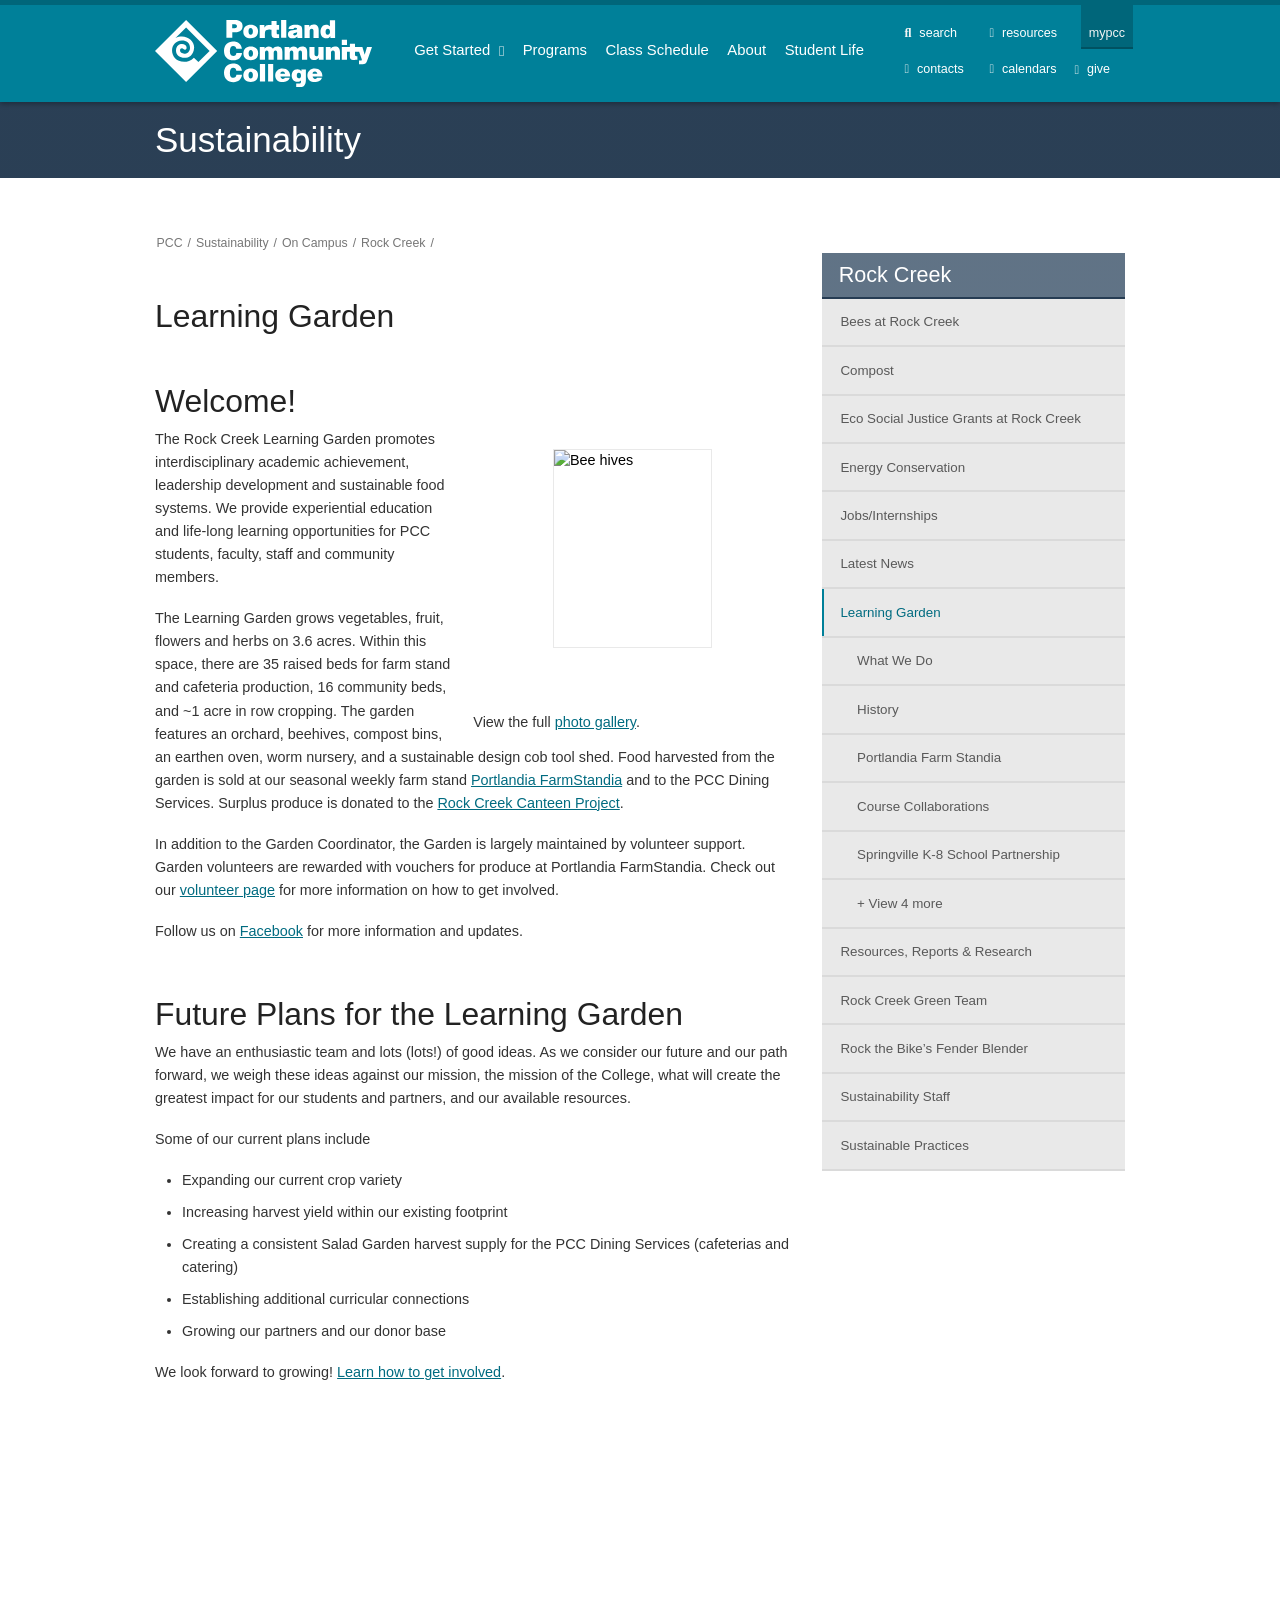
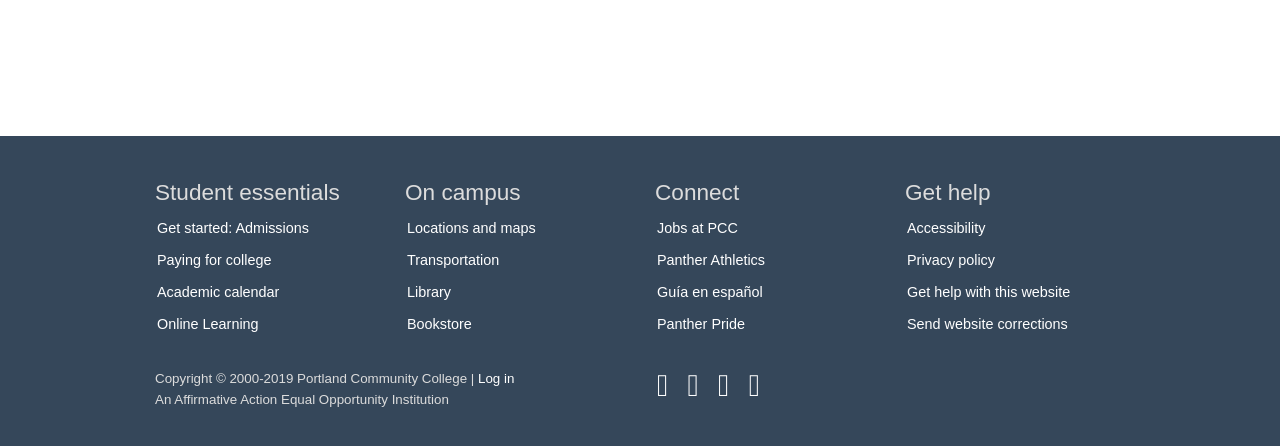
==== index.html @ 465cef47 "first commit" ====
<!doctype html>
<html class="no-js" lang="en">
	<head>
		<meta http-equiv="X-UA-Compatible" content="IE=Edge" />
        <meta charset="utf-8" />
		<meta name="viewport" content="width=device-width, initial-scale=1.0" />
		<meta name="author" content="webteam@pcc.edu" />
		 
        <title>Learning Garden | Sustainability at PCC</title>
        <script>/* Google Tag Manager */(function(w,d,s,l,i){w[l]=w[l]||[];w[l].push({'gtm.start':new Date().getTime(),event:'gtm.js'});var f=d.getElementsByTagName(s)[0],j=d.createElement(s),dl=l!='dataLayer'?'&l='+l:'';j.async=true;j.src='https://www.googletagmanager.com/gtm.js?id='+i+dl;f.parentNode.insertBefore(j,f);})(window,document,'script','dataLayer','GTM-TVQCHWR');</script>
        <script src="/_source-v6/vendor/foundation-5.4.0/js/vendor/modernizr.js"></script>
        <link rel="stylesheet" href="foundation.min.css">
        <link rel="stylesheet" href="style.min.css">
        <link rel="stylesheet" href="print.min.css" media="print">
        <link rel="stylesheet" href="fontawesome-all.min.css">
        <link rel="icon" href="favicon.ico" type="image/x-icon">
        <link rel="shortcut icon" href="favicon.ico">

        				
        <link rel='dns-prefetch' href='//s.w.org' />
<link rel='stylesheet' id='wp-block-library-css'  href='https://www.pcc.edu/sustainability/wp-includes/css/dist/block-library/style.min.css?ver=5.2' type='text/css' media='all' />
<link rel='stylesheet' id='parent-style-css'  href='https://www.pcc.edu/sustainability/wp-content/themes/pcc-v6/style.css?ver=5.2' type='text/css' media='all' />
<link rel='https://api.w.org/' href='https://www.pcc.edu/sustainability/wp-json/' />
<link rel="EditURI" type="application/rsd+xml" title="RSD" href="https://www.pcc.edu/sustainability/xmlrpc.php?rsd" />
<link rel="wlwmanifest" type="application/wlwmanifest+xml" href="https://www.pcc.edu/sustainability/wp-includes/wlwmanifest.xml" /> 
<link rel="canonical" href="https://www.pcc.edu/sustainability/on-campus/rock-creek/rock-creek-learning-garden/" />
<link rel='shortlink' href='https://www.pcc.edu/sustainability/?p=1821' />
<link rel="alternate" type="application/json+oembed" href="https://www.pcc.edu/sustainability/wp-json/oembed/1.0/embed?url=https%3A%2F%2Fwww.pcc.edu%2Fsustainability%2Fon-campus%2Frock-creek%2Frock-creek-learning-garden%2F" />
<link rel="alternate" type="text/xml+oembed" href="https://www.pcc.edu/sustainability/wp-json/oembed/1.0/embed?url=https%3A%2F%2Fwww.pcc.edu%2Fsustainability%2Fon-campus%2Frock-creek%2Frock-creek-learning-garden%2F&#038;format=xml" />
		
        		<!-- Open graph -->
  		<meta property="og:url"           content="https://www.pcc.edu/sustainability/on-campus/rock-creek/rock-creek-learning-garden/" />
  		<meta property="og:type"          content="website" />
  		<meta property="og:title"         content="Learning Garden" />
  		<meta property="og:description"   content="Welcome! View the full photo gallery. The Rock Creek Learning Garden promotes interdisciplinary academic achievement, leadership development and sustainable food systems. We provide experiential education and life-long learning opportunities for PCC..." />
		<meta property="og:image"         content="https://www.pcc.edu/sustainability/wp-content/uploads/sites/22/2017/10/bees.jpg" />
        	</head>
	<body >
    <noscript><iframe src="https://www.googletagmanager.com/ns.html?id=GTM-TVQCHWR" height="0" width="0" style="display:none;visibility:hidden"></iframe></noscript><!-- Google Tag Manager (noscript) -->
	<section aria-label="Skip to page content"><a href="#main" id="skip">Skip to page content</a></section>

    <!--GLOBAL HEADER-->
    <header id="sitewide-header" aria-label="PCC main header" role="banner">
      <div class="row">
        <div class="small-12 medium-2 large-3 xlarge-1 columns">
          <h1>
            <span class="visually-hide">Portland Community College</span>
            <a href="/">
              <img src="logo.svg" onerror="this.src='/_source-v6/images/logo.png'; this.onerror=null;" alt="Portland Community College | Portland, Oregon" />
            </a>
          </h1>
        </div>
        <div class="small-12 medium-10 large-9 columns">
          <nav data-topbar class="top-bar" aria-label="PCC global navigation">
            <ul class="title-area">
              <li class="name"></li>
              <li class="toggle-topbar menu-icon c-hamburger c-hamburger--htx"><a href="#"><span>Menu</span></a></li>
            </ul>
            <section class="top-bar-section small-12 medium-9 columns" aria-label="Main navigation">
              <ul id="gnav">
                <li id="megamenu-apply" class="has-dropdown gnav"><a href="#">Get Started</a><ul id="mega-apply" class="dropdown"><li id="mega-apply-content"></li></ul></li>
                <li class="gnav" id="megamenu-programs"><a href="/programs/">Programs</a></li>
                <li class="gnav"><a href="/schedule/"><span class="hide-for-medium-only class-schedule">Class </span>Schedule</a></li>
                <li class="gnav"><a href="/about/">About</a></li>
                <li class="gnav"><a href="/student-life/">Student Life</a></li>
              </ul>
            </section>
            <section class="top-bar-section small-12 medium-3 columns" aria-label="Secondary navigation">
              <ul class="right" id="hnav">
                <li><a href="/search/" id="search" title="Search"><span class="hide-for-medium-only">Search</span></a></li>
                <li><a href="/resources/" id="resources" title="Resources"><span class="hide-for-medium-only">Resources</span></a></li>
                <li id="clear-hnav"><a href="/about/contact/" id="contacts" title="Contacts"><span class="hide-for-medium-only">Contacts</span></a></li>
                <li><a href="/about/calendars/" id="calendars" title="Calendars"><span class="hide-for-medium-only">Calendars</span></a></li>
                <li><a href="/foundation/" id="give" title="Give"><span class="hide-for-medium-only">Give</span></a></li>
                <li id="mypcc-li"><a href="https://my.pcc.edu/" id="mypcc">MyPCC</a></li>
              </ul>
            </section>
          </nav>
        </div>
      </div>
    </header><!--end global header-->
        
	<main id="main"> 
	  <!--SECONDARY HEADER--> 
	  <header id="secondary-header" aria-label="Page title">
		<div class="row">
		  <div id="page-title">
			<a href="https://www.pcc.edu/sustainability"><h2>Sustainability</h2></a> 
		  </div><!--#page-title--> 
    	</div><!--end .row--> 
  	  </header>
  
            
  	  <!--CONTENT-->
	  <div id="content" aria-label="Page content">
		<div class="row"> 
<div class="small-12 medium-8 columns">
	<nav id="breadcrumbs"><a href="//www.pcc.edu/">PCC</a> / <a href="https://www.pcc.edu/sustainability/">Sustainability</a> / <a href="https://www.pcc.edu/sustainability/on-campus/">On Campus</a> / <a href="https://www.pcc.edu/sustainability/on-campus/rock-creek/">Rock Creek</a> / </nav>	<a name="pagecontent" id="pagecontent"></a> 
    <h3>Learning Garden</h3>    
    <h3>Welcome!</h3>
<div class="slideshow alignright size-percent-50" data-height="400" data-width="318"><img width="318" height="400" src="https://www.pcc.edu/sustainability/wp-content/uploads/sites/22/2017/10/bees.jpg" class="attachment-percent-50 size-percent-50" alt="Bee hives" srcset="https://www.pcc.edu/sustainability/wp-content/uploads/sites/22/2017/10/bees.jpg 318w, https://www.pcc.edu/sustainability/wp-content/uploads/sites/22/2017/10/bees-250x314.jpg 250w" sizes="(max-width: 318px) 100vw, 318px" /><img width="500" height="332" src="https://www.pcc.edu/sustainability/wp-content/uploads/sites/22/2017/10/Earthweek_LGardenWorkParty_4.21.2017ejc058-500x332.jpg" class="attachment-percent-50 size-percent-50" alt="Volunteers" srcset="https://www.pcc.edu/sustainability/wp-content/uploads/sites/22/2017/10/Earthweek_LGardenWorkParty_4.21.2017ejc058.jpg 500w, https://www.pcc.edu/sustainability/wp-content/uploads/sites/22/2017/10/Earthweek_LGardenWorkParty_4.21.2017ejc058-250x166.jpg 250w" sizes="(max-width: 500px) 100vw, 500px" /><img width="318" height="400" src="https://www.pcc.edu/sustainability/wp-content/uploads/sites/22/2017/10/farmstand.jpg" class="attachment-percent-50 size-percent-50" alt="Farmstand" srcset="https://www.pcc.edu/sustainability/wp-content/uploads/sites/22/2017/10/farmstand.jpg 318w, https://www.pcc.edu/sustainability/wp-content/uploads/sites/22/2017/10/farmstand-250x314.jpg 250w" sizes="(max-width: 318px) 100vw, 318px" /><img width="318" height="400" src="https://www.pcc.edu/sustainability/wp-content/uploads/sites/22/2017/10/greenhouse2.jpg" class="attachment-percent-50 size-percent-50" alt="Greenhouse" srcset="https://www.pcc.edu/sustainability/wp-content/uploads/sites/22/2017/10/greenhouse2.jpg 318w, https://www.pcc.edu/sustainability/wp-content/uploads/sites/22/2017/10/greenhouse2-250x314.jpg 250w" sizes="(max-width: 318px) 100vw, 318px" /><img width="500" height="375" src="https://www.pcc.edu/sustainability/wp-content/uploads/sites/22/2017/10/IMG_9506-500x375.jpg" class="attachment-percent-50 size-percent-50" alt="Garden" srcset="https://www.pcc.edu/sustainability/wp-content/uploads/sites/22/2017/10/IMG_9506.jpg 500w, https://www.pcc.edu/sustainability/wp-content/uploads/sites/22/2017/10/IMG_9506-250x188.jpg 250w" sizes="(max-width: 500px) 100vw, 500px" /><div><p>Caption</p><img width="318" height="400" src="https://www.pcc.edu/sustainability/wp-content/uploads/sites/22/2017/10/lettuce.jpg" class="attachment-percent-50 size-percent-50" alt="Lettuce for sale" srcset="https://www.pcc.edu/sustainability/wp-content/uploads/sites/22/2017/10/lettuce.jpg 318w, https://www.pcc.edu/sustainability/wp-content/uploads/sites/22/2017/10/lettuce-250x314.jpg 250w" sizes="(max-width: 318px) 100vw, 318px" /></div><img width="318" height="400" src="https://www.pcc.edu/sustainability/wp-content/uploads/sites/22/2017/10/moon.jpg" class="attachment-percent-50 size-percent-50" alt="Volunteer" srcset="https://www.pcc.edu/sustainability/wp-content/uploads/sites/22/2017/10/moon.jpg 318w, https://www.pcc.edu/sustainability/wp-content/uploads/sites/22/2017/10/moon-250x314.jpg 250w" sizes="(max-width: 318px) 100vw, 318px" /><img width="318" height="400" src="https://www.pcc.edu/sustainability/wp-content/uploads/sites/22/2017/10/starts.jpg" class="attachment-percent-50 size-percent-50" alt="Starts" srcset="https://www.pcc.edu/sustainability/wp-content/uploads/sites/22/2017/10/starts.jpg 318w, https://www.pcc.edu/sustainability/wp-content/uploads/sites/22/2017/10/starts-250x314.jpg 250w" sizes="(max-width: 318px) 100vw, 318px" /><img width="318" height="400" src="https://www.pcc.edu/sustainability/wp-content/uploads/sites/22/2017/10/work-party.jpg" class="attachment-percent-50 size-percent-50" alt="Work Party" srcset="https://www.pcc.edu/sustainability/wp-content/uploads/sites/22/2017/10/work-party.jpg 318w, https://www.pcc.edu/sustainability/wp-content/uploads/sites/22/2017/10/work-party-250x314.jpg 250w" sizes="(max-width: 318px) 100vw, 318px" /></div>
<div class="alignright size-percent-50">View the full <a href="https://www.pcc.edu/sustainability/on-campus/rock-creek/rock-creek-learning-garden/learning-garden-photo-gallery/">photo gallery</a>.</div>
<p>The Rock Creek Learning Garden promotes interdisciplinary academic achievement, leadership development and sustainable food systems. We provide experiential education and life-long learning opportunities for PCC students, faculty, staff and community members.</p>
<p>The Learning Garden grows vegetables, fruit, flowers and herbs on 3.6 acres. Within this space, there are 35 raised beds for farm stand and cafeteria production, 16 community beds, and ~1 acre in row cropping. The garden features an orchard, beehives, compost bins, an earthen oven, worm nursery, and a sustainable design cob tool shed. Food harvested from the garden is sold at our seasonal weekly farm stand <a href="https://www.pcc.edu/sustainability/on-campus/rock-creek/portlandia-farmstandia/">Portlandia FarmStandia</a> and to the PCC Dining Services. Surplus produce is donated to the <a href="https://www.pcc.edu/resources/women/rock-creek/canteen-project.html">Rock Creek Canteen Project</a>.</p>
<p>In addition to the Garden Coordinator, the Garden is largely maintained by volunteer support. Garden volunteers are rewarded with vouchers for produce at Portlandia FarmStandia. Check out our <a href="https://www.pcc.edu/sustainability/on-campus/rock-creek/get-involved/">volunteer page</a> for more information on how to get involved.</p>
<p>Follow us on <a href="https://www.facebook.com/RCLearningGarden?fref=ts">Facebook</a> for more information and updates.</p>
<h3>Future Plans for the Learning Garden</h3>
<p>We have an enthusiastic team and lots (lots!) of good ideas. As we consider our future and our path forward, we weigh these ideas against our mission, the mission of the College, what will create the greatest impact for our students and partners, and our available resources.</p>
<p>Some of our current plans include</p>
<ul>
<li>Expanding our current crop variety</li>
<li>Increasing harvest yield within our existing footprint</li>
<li>Creating a consistent Salad Garden harvest supply for the PCC Dining Services (cafeterias and catering)</li>
<li>Establishing additional curricular connections</li>
<li>Growing our partners and our donor base</li>
</ul>
<p>We look forward to growing! <a href="https://www.pcc.edu/sustainability/on-campus/rock-creek/get-involved/">Learn how to get involved</a>.</p>
<p><iframe width="500" height="281" src="https://www.youtube.com/embed/3OZcIVODRH4?feature=oembed" frameborder="0" gesture="media" allowfullscreen></iframe></p>
</div> <!--end content--> 

<!--SIDEBAR-->
	<div id="sidenav" class="small-12 medium-4 columns" >
    
<!-- BEGIN WP PAGE SIDEBAR -->
 
<div id="snav" role="navigation" aria-label="Sub-page sidebar navigation"><h3><a href="https://www.pcc.edu/sustainability/on-campus/rock-creek/" title="Rock Creek">Rock Creek</a></h3><ul class="side-nav"><li><a href="https://www.pcc.edu/sustainability/on-campus/rock-creek/bees/"  title="Bees at Rock Creek">Bees at Rock Creek</a></li><li><a href="https://www.pcc.edu/sustainability/on-campus/rock-creek/compost/"  title="Compost">Compost</a></li><li><a href="https://www.pcc.edu/sustainability/on-campus/rock-creek/tgif-at-rock-creek/"  title="Eco Social Justice Grants at Rock Creek">Eco Social Justice Grants at Rock Creek</a></li><li><a href="https://www.pcc.edu/sustainability/on-campus/rock-creek/energy-conservation/"  title="Energy Conservation">Energy Conservation</a></li><li><a href="https://www.pcc.edu/sustainability/on-campus/rock-creek/jobs-internships/"  title="Jobs/Internships">Jobs/Internships</a></li><li><a href="https://www.pcc.edu/sustainability/on-campus/rock-creek/latest-news/"  title="Latest News">Latest News</a></li><li><a href="https://www.pcc.edu/sustainability/on-campus/rock-creek/rock-creek-learning-garden/" class="current" title="Learning Garden">Learning Garden</a><ul id="side-nav-children"><li ><a href="https://www.pcc.edu/sustainability/on-campus/rock-creek/rock-creek-learning-garden/what-we-do/" title="What We Do">What We Do</a></li><li ><a href="https://www.pcc.edu/sustainability/on-campus/rock-creek/rock-creek-learning-garden/history/" title="History">History</a></li><li ><a href="https://www.pcc.edu/sustainability/on-campus/rock-creek/rock-creek-learning-garden/portlandia-farmstandia/" title="Portlandia Farm Standia">Portlandia Farm Standia</a></li><li ><a href="https://www.pcc.edu/sustainability/on-campus/rock-creek/rock-creek-learning-garden/learning-garden-course-collaborations/" title="Course Collaborations">Course Collaborations</a></li><li ><a href="https://www.pcc.edu/sustainability/on-campus/rock-creek/rock-creek-learning-garden/springville-k-8-school-partnership/" title="Springville K-8 School Partnership">Springville K-8 School Partnership</a></li><li class="hide"><a href="https://www.pcc.edu/sustainability/on-campus/rock-creek/rock-creek-learning-garden/get-involved/" title="Get Involved">Get Involved</a></li><li class="hide"><a href="https://www.pcc.edu/sustainability/on-campus/rock-creek/rock-creek-learning-garden/giving/" title="Giving">Giving</a></li><li class="hide"><a href="https://www.pcc.edu/sustainability/on-campus/rock-creek/rock-creek-learning-garden/learning-garden-photo-gallery/" title="Photo Gallery">Photo Gallery</a></li><li class="hide"><a href="https://www.pcc.edu/sustainability/on-campus/rock-creek/rock-creek-learning-garden/volunteer-application/" title="Volunteer Application">Volunteer Application</a></li><li ><a href="#" id="snav-view-more">+ <em>View 4 more</em></a></li></ul></li><li><a href="https://www.pcc.edu/sustainability/on-campus/rock-creek/resources-reports-research/"  title="Resources, Reports &amp; Research">Resources, Reports &amp; Research</a></li><li><a href="https://www.pcc.edu/sustainability/on-campus/rock-creek/rock-creek-green-team/"  title="Rock Creek Green Team">Rock Creek Green Team</a></li><li><a href="https://www.pcc.edu/sustainability/on-campus/rock-creek/rock-the-bikes-fender-blender/"  title="Rock the Bike’s Fender Blender">Rock the Bike’s Fender Blender</a></li><li><a href="https://www.pcc.edu/sustainability/on-campus/rock-creek/sustainability-staff/"  title="Sustainability Staff">Sustainability Staff</a></li><li><a href="https://www.pcc.edu/sustainability/on-campus/rock-creek/special-projects/"  title="Sustainable Practices">Sustainable Practices</a></li></ul></div>
<!-- callouts -->
        

<!-- more snav -->
    </div> <!--#snav-->

<!-- END WP PAGE -->

<!-- BEGIN WP FOOTER -->

		</div><!--end .row-->
	  </div><!--end #content--> 
	</main><!--end main--> 

	<!--FOOTER-->
	<footer aria-label="PCC footer" role="menu">
		<div class="row" data-equalizer>
      <h2 class="visually-hide">Continue exploring PCC</h2>
        <div class="small-6 large-3 columns" data-equalizer-watch>
          <h3>Student essentials</h3>
          <ul>
            <li><a href="https://www.pcc.edu/enroll/">Get started: Admissions</a></li>
            <li><a href="https://www.pcc.edu/enroll/paying-for-college/">Paying for college</a></li>
            <li><a href="https://www.pcc.edu/enroll/registration/academic-calendar.html">Academic calendar</a></li>
			<li><a href="https://www.pcc.edu/online/">Online Learning</a></li>
          </ul>
        </div>
        <div class="small-6 large-3 columns" data-equalizer-watch>
          <h3>On campus</h3>
          <ul>
            <li><a href="https://www.pcc.edu/location/">Locations and maps</a></li>
            <li><a href="https://www.pcc.edu/resources/parking/">Transportation</a></li>
			<li><a href="https://www.pcc.edu/library/">Library</a></li>
            <li><a href="https://www.pcc.edu/resources/bookstore/">Bookstore</a></li>
          </ul>
        </div>
        <div class="small-6 large-3 columns" data-equalizer-watch>
          <h3>Connect</h3>
          <ul>
            <li><a href="https://www.pcc.edu/hr/jobs/">Jobs at PCC</a></li>
            <li><a href="https://panthers.pcc.edu/">Panther Athletics</a></li>
            <li><a href="https://www.pcc.edu/resources/guia/">Gu&iacute;a en espa&ntilde;ol</a></li>
            <li><a href="https://www.pcc.edu/about/pride/">Panther Pride</a></li>
          </ul>
        </div>
        <div class="small-6 large-3 columns" data-equalizer-watch>
          <h3>Get help</h3>
          <ul>
            <li><a href="https://www.pcc.edu/about/accessibility/">Accessibility</a></li>
            <li><a href="https://www.pcc.edu/about/policy/privacy.html">Privacy policy</a></li>
            <li><a href="https://www.pcc.edu/web-services/help/">Get help with this website</a></li>
            <li><a href="https://www.pcc.edu/resources/web/forms/corrections/?author=briar.schoon@pcc.edu">Send website corrections</a></li>
          </ul>
        </div>
      </div>
      <div class="row">
        <div class="small-12 medium-6 medium-push-6 columns" data-equalizer-watch>
          <ul id="social">
            <li><a href="https://www.facebook.com/portlandcc/" target="_blank" title="Facebook"><i class="fab fa-facebook" aria-hidden="true"></i><span class="visually-hide">PCC Facebook</span></a></li>
            <li><a href="https://twitter.com/portlandcc" target="_blank" title="Twitter"><i class="fab fa-twitter" aria-hidden="true"></i><span class="visually-hide">PCC Twitter</span></a></li>
            <li><a href="https://www.instagram.com/portlandcommcollege/" target="_blank" title="Instagram"><i class="fab fa-instagram" aria-hidden="true"></i><span class="visually-hide">PCC Instagram</span></a></li>
            <li><a href="https://www.youtube.com/user/PCCvideos" target="_blank" title="YouTube"><i class="fab fa-youtube" aria-hidden="true"></i><span class="visually-hide">PCC YouTube</span></a></li>
          </ul>
        </div>
        <div class="small-12 medium-6 medium-pull-6 columns">
			<p>Copyright &copy; 2000<span id="current-year">-2019</span> Portland Community College | <span id="wp-login"><a href="https://www.pcc.edu/sustainability/wp-login.php">Log in</a></span><br>
            An Affirmative Action Equal Opportunity Institution</p>
        </div>
    </div>
	</footer>

    <!--[if gt IE 8]><!--> 
    <script type='text/javascript' src='https://www.pcc.edu/_source-v6/vendor/jquery-2.1.1/jquery.min.js?ver=5.2'></script>
<script type='text/javascript' src='https://www.pcc.edu/sustainability/wp-includes/js/wp-embed.min.js?ver=5.2'></script>
    <script src="/_source-v6/vendor/foundation-5.4.0/js/foundation.min.js?v=20180620"></script> 
    <script src="/_source-v6/scripts/pcc-wordpress.min.js?v=20180912"></script>
	<script>$(document).foundation();</script>
    <!--<![endif]-->
	</body>
</html>
<!-- Dynamic page generated in 0.557 seconds. -->
<!-- Cached page generated by WP-Super-Cache on 2019-05-13 09:52:56 -->

<!-- Compression = gzip -->
<!-- super cache -->
---- style.min.css ----
@charset "UTF-8";@import url(stylesheet.css);@import url(stylesheet.css);@import url(contribute.css);h1,h2,h3,h4,h5,h6{font-family:open_sanslight,Helvetica,Arial,sans-serif;font-style:normal;font-weight:400;margin:1.25em 0 0}h1 a,h2 a,h3 a,h4 a,h5 a,h6 a{font-family:open_sanslight,Helvetica,Arial,sans-serif;font-style:normal;font-weight:400}h1 em,h1 i,h2 em,h2 i,h3 em,h3 i,h4 em,h4 i,h5 em,h5 i,h6 em,h6 i{font-family:open_sanslight,Helvetica,Arial,sans-serif;font-style:normal;font-weight:400}h1 b,h1 strong,h2 b,h2 strong,h3 b,h3 strong,h4 b,h4 strong,h5 b,h5 strong,h6 b,h6 strong{font-family:open_sanslight,Helvetica,Arial,sans-serif;font-style:normal;font-weight:400}h1{font-size:2em}h2{font-size:2.42857em}h3{font-size:2.21429em}h4{font-size:1.85714em}h5{font-size:1.57143em}h6{font-family:open_sansregular,Helvetica,Arial,sans-serif;font-style:normal;font-weight:400;font-size:1.21429em}.alignright+h3,.callout-50+h3{margin-top:0}.style-heading{margin-top:60px}.style-heading::before{color:#008099;content:"";font-family:FontAwesome;font-size:1em;padding-right:.313em}p{font-family:open_sansregular,Helvetica,Arial,sans-serif;font-style:normal;font-weight:400;font-size:1em;margin:0 0 .313em;padding:.313em 0 .625em;text-rendering:auto}b,strong{font-family:open_sanssemibold,Helvetica,Arial,sans-serif;font-style:normal;font-weight:400}em,i{font-family:open_sansitalic,Helvetica,Arial,sans-serif;font-style:normal;font-weight:400}.section{margin-left:1.5625em!important}.fineprint{font-family:open_sansitalic,Helvetica,Arial,sans-serif;font-style:normal;font-weight:400;color:#595959;font-size:.92857em}.fineprint a{font-family:open_sansitalic,Helvetica,Arial,sans-serif;font-style:normal;font-weight:400}.address{font-size:.92857em;line-height:1.5;margin:.9375em}.canceled{color:#767676;text-decoration:line-through}.canceled span{font-family:open_sansitalic,Helvetica,Arial,sans-serif;font-style:normal;font-weight:400;color:#9e0c0f;display:inline-block;padding-left:.313em}a{font-family:open_sansregular,Helvetica,Arial,sans-serif;font-style:normal;font-weight:400;color:#006b80;font-size:1em;text-decoration:underline}a:focus,a:link:focus,a:visited:focus{color:#7b321a}a:hover,a:link:hover,a:visited:hover{color:#162330}a:visited{color:#008099}a:link:active,a:visited:active{color:#263c53}a.current{color:#006b80;cursor:default!important;text-decoration:none!important}a:not([href]){color:#333;text-decoration:none}a:not([href]):focus,a:not([href]):hover{color:#333;cursor:default;text-decoration:none}a:hover b,a:hover strong,b a,b a:hover,strong a,strong a:hover{font-family:open_sanssemibold,Helvetica,Arial,sans-serif;font-style:normal;font-weight:400;font-family:open_sanssemibold,Helvetica,Arial,sans-serif!important}em.link-type{font-family:open_sansregular,Helvetica,Arial,sans-serif;font-style:normal;font-weight:400;color:#7b321a;font-variant:small-caps}.pull-this-show cite,.pullquote cite,blockquote cite,blockquote p cite,cite.byline{color:#595959;display:block;font-size:.92857em;font-style:normal;margin:.313em .9375em 0 0!important;text-align:right}.pull-this-show cite::before,.pullquote cite::before,blockquote cite::before,cite.byline::before{content:" — "}.pull-this-show,.pullquote,blockquote,blockquote p{font-family:open_sansitalic,Helvetica,Arial,sans-serif;font-style:normal;font-weight:400;border-left:1px solid #008099;color:#595959;margin:.9375em}.pull-this-show p,.pullquote p,blockquote p,blockquote p p{border:none;margin:0}blockquote{padding-left:1.875em!important}.pull-this-show,.pullquote{float:right;padding-left:1.25em;padding-top:.625em!important;width:50%}.pull-this-show::before,.pullquote::before{color:#c1c1c1;content:"\f10d";font-family:FontAwesome;font-size:1.85714em;line-height:0;margin:0 .9375em 0 0}#comment-section dl.commentlist dt::before,.pull-this-show:before,.pullquote::before{font-weight:900}q{quotes:'"' '"' "'" "'"}ol,ul{font-family:open_sansregular,Helvetica,Arial,sans-serif;font-style:normal;font-weight:400;font-size:1em;margin:.625em 0 .313em 1.875em}ol li,ul li{padding:0 0 .625em;margin:0}ol ol,ol ul,ul ol,ul ul{margin-top:0}ol ol li,ol ul li,ul ol li,ul ul li{margin-top:0;padding:.313em 0 0}ol p,ul p{margin:0;padding:0}ol img,ul img{margin:.625em 0}ol.list-style-none,ol.no-bullets,ul.list-style-none,ul.no-bullets{list-style:none;margin-left:0!important}.degrees,.degrees dt,.degrees li li{font-family:open_sanssemibold,Helvetica,Arial,sans-serif;font-style:normal;font-weight:400}.degrees dd{font-family:open_sansregular,Helvetica,Arial,sans-serif;font-style:normal;font-weight:400}ul.yes-no{list-style:none}ul.yes-no li{margin-bottom:.625em}ul.yes-no .no::before,ul.yes-no .yes::before{font-weight:900;margin:.125em .313em 0 -1.25em;position:relative;top:.125em}ul.yes-no .yes::before{color:#1c8464;content:"";font-family:FontAwesome;font-size:1.57143em}ul.yes-no .no::before{color:#9e0c0f;content:"";font-family:FontAwesome;font-size:1.42857em}.indexlist ul{list-style:none;margin:.9375em 0 .625em}.indexlist h4{border-bottom:1px solid #c1c1c1;clear:left;padding-bottom:.313em;width:100%}.indexlist li{float:left;margin:0 .625em 0 0;width:46%}.indexlist a:link,.indexlist a:visited{text-decoration:none}.indexlist a:active,.indexlist a:focus,.indexlist a:hover{text-decoration:underline!important}.indexlist ul::after,.indexlist::after{clear:both;content:"";display:block}.columns .azIndex,.columns .azSections{font-family:open_sanssemibold,Helvetica,Arial,sans-serif;font-style:normal;font-weight:400}.columns .azIndex a:focus,.columns .azIndex a:hover,.columns .azSections a:focus,.columns .azSections a:hover{background:#35475a!important;color:#fff!important}.columns .azSections ul{margin-left:5px!important}.columns .azIndex a{font-family:open_sanssemibold,Helvetica,Arial,sans-serif;font-style:normal;font-weight:400;font-size:1em!important}.columns .azIndex li.jxAzEmpty a,.columns .azIndex li.jxAzInactive a{color:#696969!important;opacity:1!important}.columns .azIndex li.jxAzEmpty a:focus,.columns .azIndex li.jxAzEmpty a:hover,.columns .azIndex li.jxAzInactive a:focus,.columns .azIndex li.jxAzInactive a:hover{background:#c1c1c1!important;color:#4f4f4f!important}ol#central-steps,ol.central-steps{counter-reset:li;list-style:none;margin:1.5625em 0 1.5625em 2.5em}ol#central-steps h3,ol#central-steps h4,ol#central-steps h5,ol.central-steps h3,ol.central-steps h4,ol.central-steps h5{font-size:1.42857em;margin:0;position:relative;width:50%;z-index:1}ol#central-steps h3::before,ol#central-steps h4::before,ol#central-steps h5::before,ol.central-steps h3::before,ol.central-steps h4::before,ol.central-steps h5::before{-webkit-border-radius:1.5625em 1.5625em 1.5625em 1.5625em;-moz-border-radius:1.5625em 1.5625em 1.5625em 1.5625em;border-radius:1.5625em 1.5625em 1.5625em 1.5625em;font-family:open_sansitalic,Helvetica,Arial,sans-serif;font-style:normal;font-weight:400;background:#e9e9e9;border:1px solid #c1c1c1;color:#c1c1c1;content:counter(li,decimal);counter-increment:li;font-size:1.57143em;height:1.5625em;left:-1.25em;padding-top:1px;position:absolute;text-align:center;top:-.625em;width:1.5625em;z-index:-1}div#central-steps,div.central-steps{counter-reset:li;list-style:none;margin:1.5625em 0 1.5625em 2.5em}div#central-steps>h3,div#central-steps>h4,div#central-steps>h5,div.central-steps>h3,div.central-steps>h4,div.central-steps>h5{font-size:1.42857em;margin:0;position:relative;width:50%;z-index:1}div#central-steps>h3::before,div#central-steps>h4::before,div#central-steps>h5::before,div.central-steps>h3::before,div.central-steps>h4::before,div.central-steps>h5::before{-webkit-border-radius:1.5625em 1.5625em 1.5625em 1.5625em;-moz-border-radius:1.5625em 1.5625em 1.5625em 1.5625em;border-radius:1.5625em 1.5625em 1.5625em 1.5625em;font-family:open_sansitalic,Helvetica,Arial,sans-serif;font-style:normal;font-weight:400;background:#e9e9e9;border:1px solid #c1c1c1;color:#c1c1c1;content:counter(li,decimal);counter-increment:li;font-size:1.57143em;height:1.5625em;left:-1.25em;padding-top:1px;position:absolute;text-align:center;top:-.625em;width:1.5625em;z-index:-1}div#central-steps .tabs .tabhead,div.central-steps .tabs .tabhead{position:absolute}div#central-steps .tabs h3,div#central-steps .tabs h4,div#central-steps .tabs h5,div.central-steps .tabs h3,div.central-steps .tabs h4,div.central-steps .tabs h5{counter-reset:li}div#central-steps .tabs h5,div.central-steps .tabs h5{font-size:1.78571em}div#central-steps .tabs h5::before,div.central-steps .tabs h5::before{background:0 0;border:none;content:"";height:0;width:0}div#central-steps.central-steps-full>h3,div#central-steps.central-steps-full>h4,div#central-steps.central-steps-full>h5,div.central-steps.central-steps-full>h3,div.central-steps.central-steps-full>h4,div.central-steps.central-steps-full>h5{width:auto}ol#central-steps>li,ol.central-steps>li{padding-bottom:1.5625em}div#central-steps,div.central-steps{margin-top:50px}div#central-steps>h3,div#central-steps>h4,div#central-steps>h5,div.central-steps>h3,div.central-steps>h4,div.central-steps>h5{margin-top:25px}.central-steps-full h5{width:auto!important}.central-steps ol li{padding-bottom:1.875em}.central-steps ol li:last-of-type{padding-bottom:0}.central-steps ol li ol li,.central-steps ol li ul li{padding-bottom:.625em}dl{font-family:open_sansregular,Helvetica,Arial,sans-serif;font-style:normal;font-weight:400;font-size:1em;margin:.625em 0 .313em 0}dl dt{font-family:open_sanssemibold,Helvetica,Arial,sans-serif;font-style:normal;font-weight:400;margin:0}dl dt h1 a,dl dt h2 a,dl dt h3 a,dl dt h4 a,dl dt h5 a,dl dt h6 a{color:#006b80}dl dt h1 a:focus,dl dt h1 a:hover,dl dt h2 a:focus,dl dt h2 a:hover,dl dt h3 a:focus,dl dt h3 a:hover,dl dt h4 a:focus,dl dt h4 a:hover,dl dt h5 a:focus,dl dt h5 a:hover,dl dt h6 a:focus,dl dt h6 a:hover{color:#162330}dl dt a,dl dt a:focus,dl dt a:hover{font-family:open_sanssemibold,Helvetica,Arial,sans-serif;font-style:normal;font-weight:400;font-family:open_sanssemibold,Helvetica,Arial,sans-serif!important}dl dd{margin-bottom:.9375em}dl dd p.address{font-size:1em}dl.dictionary dt{line-height:1.5625em;margin:0}dl.dictionary dl.dictionary{clear:left}dl.concise dt{clear:left;display:block;float:left;line-height:1.5625em;margin:0 .625em 0 0}dl.concise dd{margin-bottom:.313em}dl.concise dl.concise{clear:left}dl ol,dl ul{font-size:1em;padding-top:.625em}#error-notice dl.concise{background:#e9e9e9;border-bottom:2px solid #cacaca;color:#333;padding:1.25em;width:50%}a.button,button{font-family:open_sansregular,Helvetica,Arial,sans-serif;font-style:normal;font-weight:400;background:#008099;border:none;border-bottom:2px solid #005e70;color:#fff;cursor:pointer;font-size:14px;margin:0 0 .9375em;padding:.625em .9375em!important;text-align:center;text-decoration:none!important;-webkit-transition:none;-moz-transition:none;-ms-transition:none;-o-transition:none;transition:none}a.button:active,a.button:focus,a.button:hover,button:active,button:focus,button:hover{-webkit-transition:none;-moz-transition:none;-ms-transition:none;-o-transition:none;transition:none;background:#263c53!important;border-bottom:2px solid #1e2f42!important;color:#fff!important}a.button i,button i{padding-left:.625em}a.button .link-type,button .link-type{height:1px;left:-9999px;overflow:hidden;position:absolute}.button.enroll-button{background:#1c8464;border-color:#186f54;display:block;font-size:1.28571em!important;margin:.625em .9375em!important;text-align:center!important}.button.enroll-button:focus,.button.enroll-button:hover{background:#263c53}.callout .button.callout-action{bottom:.9375em;left:.9375em;position:absolute;right:.9375em}i.round{background:#008099;border-radius:50%;color:#fff;display:inline-block;font-size:2.14286em;height:80px;line-height:80px;margin:.313em;padding:0!important;text-align:center;vertical-align:middle;width:80px!important}i.round.alignleft,i.round.alignright,i.round.imgleft,i.round.imgright{margin:.313em!important}i.round-small{font-size:1.28571em;height:40px;line-height:40px;width:40px!important}a i.round{cursor:pointer;display:block;text-decoration:none}a:focus i.round,a:hover i.round{background:#162330}pre{border:1px dashed #c1c1c1;margin:.9375em 0;overflow:scroll;padding:.625em;width:100%}code,kbd{background:0 0;border:none;color:#008099;line-height:.9375em;padding:0;width:auto}samp{font-family:open_sansitalic,Helvetica,Arial,sans-serif;font-style:normal;font-weight:400;color:#008099}@media only screen and (max-width:40em){.indexlist li{float:none;width:100%}blockquote.pullquote,blockquote.size-percent-25,blockquote.size-percent-50{width:100%!important}.section{width:auto}ol#central-steps h4,ol#central-steps h5,ol.central-steps h4,ol.central-steps h5{width:auto}}html{font-size:100%}body{font-family:open_sansregular,Helvetica,Arial,sans-serif;font-style:normal;font-weight:400;background-color:#35475a;color:#333;cursor:unset;font-size:.9em;margin:0;padding:0}#content{background:#fff;padding:55px 0 2.1875em}#content .row .columns .row{margin-top:.625em;margin-bottom:.313em}body.auto-draft #content,body.draft #content,body.future #content,body.pending #content{background:url(/_source-v6/images/draft-watermark.png) #fff}#breadcrumbs{color:#767676;font-size:.85714em;margin:0 0 1.875em;padding:0}#breadcrumbs a{color:#767676;padding:0 .125em;text-decoration:none}#breadcrumbs a:focus,#breadcrumbs a:hover{color:#333;text-decoration:underline}#breadcrumbs+*{margin-top:0;padding-top:0}div.col,div.col2{margin-bottom:.9375em;width:48%}div.col{float:left}div.col2{float:right}div.col2:after{clear:both;content:".";display:block;visibility:hidden}#wpadminbar form{background:inherit!important;border:inherit!important;padding:inherit!important}#adminbar-search{color:#ccc!important}@media screen and (max-width:600px){#wpadminbar{top:-46px}}.public-hide{display:none}#signup-content #signup-welcome p:last-child{display:none}#wp-login a{color:#fff;text-decoration:none}#wp-login a:focus,#wp-login a:hover{text-decoration:underline}.clear{clear:both}.clearfix:after,.clearfix:before{content:"";display:table}.clearfix:after{clear:both}.hidden,.hide,hr{display:none;margin:0!important;visibility:hidden}.visually-hide{height:1px;left:-9999px;overflow:hidden;position:absolute}a.visually-show .visually-hide{left:auto;position:relative}:focus{-moz-outline-style:none;outline-color:-moz-use-text-color;outline-style:none;outline-width:0}img.inline{display:inline!important}.clickable{cursor:pointer;text-decoration:underline}body:after{content:url(../images/logo-print.png);display:none}@media only screen and (min-width:40.063em) and (max-width:64em){#content{padding-top:27px}}@media only screen and (max-width:40em){#content .row .columns .row{margin-top:0}#content{padding-top:.9375em}#breadcrumbs{margin-bottom:1.5625em}div.col,div.col2{float:none!important;width:100%!important}div.col{margin-bottom:0!important}}@media only screen and (min-width:320px) and (max-width:1200px){html{-webkit-text-size-adjust:100%}}#skip{height:1px;left:-9999px;position:absolute;overflow:hidden;top:auto;width:1px}#skip:focus{color:#fff;height:auto;position:static;width:auto}#sitewide-header{background:#008099;border-top:5px solid #00667a}#sitewide-header .show-for-medium-up{padding-left:0}#sitewide-header div.columns:first-of-type{padding-right:0}#sitewide-header .small-12.medium-3.large-3.columns{position:relative;z-index:2}#sitewide-header .small-12.columns.show-for-small-only{position:relative;z-index:1}#sitewide-header .medium-7{padding-right:0}#sitewide-header{-webkit-box-shadow:0 2px 5px rgba(0,0,0,.3);-moz-box-shadow:0 2px 5px rgba(0,0,0,.3);box-shadow:0 2px 5px rgba(0,0,0,.3);position:relative;z-index:100}#sitewide-header h1{margin:0}#sitewide-header h1 img{border:none;height:auto;margin:15px 0;width:217px}#sitewide-header h1 a:focus img{background:#00667a}#sitewide-header h1 a:hover img{background:0 0}#sitewide-header .top-bar .title-area a.active,#sitewide-header .top-bar .title-area a:focus,#sitewide-header .top-bar .title-area a:hover,#sitewide-header .top-bar.expanded .title-area a{color:#fff;text-decoration:none}#sitewide-header .top-bar .title-area a span::after,#sitewide-header .top-bar .title-area a:focus span::after,#sitewide-header .top-bar .title-area a:hover span::after,#sitewide-header .top-bar.expanded .toggle-topbar.menu-icon a span::after{box-shadow:0 0 0 0 rgba(255,255,255,0),0 0 0 0 rgba(255,255,255,0),0 0 0 0 rgba(255,255,255,0)}#sitewide-header .top-bar{-webkit-transition:max-height .7s ease-in-out;-moz-transition:max-height .7s ease-in-out;-ms-transition:max-height .7s ease-in-out;-o-transition:max-height .7s ease-in-out;transition:max-height .7s ease-in-out;background:0 0;height:auto;max-height:45px}#sitewide-header .top-bar .toggle-topbar.menu-icon{margin:0;top:0}#sitewide-header .top-bar .toggle-topbar.menu-icon a{height:45px;line-height:45px}#sitewide-header .top-bar .title-area a{padding:0;text-decoration:none}#sitewide-header .top-bar .title-area a span::after{height:2px;top:auto;width:100%}#sitewide-header .top-bar .top-bar-section{display:inline-block;width:100%}#sitewide-header .top-bar .top-bar-section ul li{background:0 0;padding:0}#sitewide-header .top-bar .top-bar-section ul li:not(.has-form) a:not(.button),#sitewide-header .top-bar .top-bar-section ul li:not(.has-form) a:not(.button):focus,#sitewide-header .top-bar .top-bar-section ul li:not(.has-form) a:not(.button):hover{background:0 0;height:auto!important;line-height:0;list-style:none;padding:0}#sitewide-header .top-bar .top-bar-section ul li a{font-family:open_sanslight,Helvetica,Arial,sans-serif;font-style:normal;font-weight:400;font-size:1em;padding:.625em;text-decoration:none}#sitewide-header .top-bar .top-bar-section ul li a:active,#sitewide-header .top-bar .top-bar-section ul li a:focus,#sitewide-header .top-bar .top-bar-section ul li a:hover{background:#365576}#sitewide-header .top-bar .top-bar-section ul li a.mypcc{background:#00667a;border-bottom:2px solid #000;color:#333}#sitewide-header .top-bar .top-bar-section ul li a.mypcc:focus,#sitewide-header .top-bar .top-bar-section ul li a.mypcc:hover{text-decoration:underline}#sitewide-header .top-bar .top-bar-section .has-dropdown>a::after{border:none!important;color:#f5f5f5;font-family:FontAwesome;font-size:1em;font-weight:900;height:auto;margin-right:0;width:auto}#sitewide-header #hnav li a{color:#fff;font-size:.78571em;height:.9375em;padding:.313em .625em;text-decoration:none;text-transform:lowercase}#sitewide-header #hnav li a:active span,#sitewide-header #hnav li a:focus span,#sitewide-header #hnav li a:hover span{text-decoration:underline}#sitewide-header #hnav li a#calendars::before,#sitewide-header #hnav li a#contacts::before,#sitewide-header #hnav li a#give::before,#sitewide-header #hnav li a#resources::before,#sitewide-header #hnav li a#search::before{color:#f5f5f5;content:"";font-family:FontAwesome;font-size:1em;display:inline-block;display:inline-block;font-weight:900;padding-right:.625em}#sitewide-header #hnav li a#resources::before,#sitewide-header #hnav li a.resources::before{content:"\f15d"}#sitewide-header #hnav li a#contacts::before,#sitewide-header #hnav li a.contacts::before{content:"\f0e0"}#sitewide-header #hnav li a#calendars::before,#sitewide-header #hnav li a.calendars::before{content:"\f073"}#sitewide-header #hnav li a#give::before,#sitewide-header #hnav li a.give::before{content:"\f004";font-size:1em;position:relative;top:1px}#sitewide-header #hnav li a#mypcc,#sitewide-header #hnav li a.mypcc{background:#00667a;border-bottom:2px solid #005161;color:#f5f5f5;line-height:1;height:auto;margin:7px 0 0 .313em;padding:13px 8px 10px;width:auto}#sitewide-header #hnav li a#mypcc:focus,#sitewide-header #hnav li a#mypcc:hover,#sitewide-header #hnav li a.mypcc:focus,#sitewide-header #hnav li a.mypcc:hover{background:#263c53;border-bottom:2px solid #1e2f42;text-decoration:none}#sitewide-header #gnav{margin:45px 0 0}#sitewide-header #gnav li:last-of-type a{padding-right:0}#sitewide-header #gnav a{font-family:open_sanslight,Helvetica,Arial,sans-serif;font-style:normal;font-weight:400;color:#fff;font-size:.92857em;padding:0 .625em;text-decoration:none}#sitewide-header #gnav a:focus,#sitewide-header #gnav a:hover{text-decoration:underline}#sitewide-header .top-bar.expanded{max-height:900px}#sitewide-header .top-bar.expanded .title-area{background:0 0}#sitewide-header .top-bar.expanded .toggle-topbar.menu-icon{margin-right:0}#sitewide-header .top-bar.expanded .toggle-topbar.menu-icon a span::after{margin-top:-6px}#sitewide-header .top-bar.expanded .dropdown .title.back.js-generated h5{font-size:1em}#sitewide-header .top-bar.expanded .dropdown .title.back.js-generated a{color:#e9e9e9;text-decoration:underline}#sitewide-header .top-bar.expanded .dropdown .title.back.js-generated a::before{font-weight:900}#sitewide-header .top-bar.expanded .dropdown li.label{color:#767676;font-size:.78571em;margin:1.25em 0 .313em;text-align:left}#sitewide-header .top-bar.expanded .dropdown li.label:first-of-type{margin-top:0}#secondary-header{background-size:cover;padding:.9375em 1.25em}#secondary-header.with-horizontal-nav{background-size:cover;padding:.9375em 0 55px}#secondary-header #page-title{padding:0 .9375rem}#secondary-header #page-title h2{color:#fff;margin:0}#secondary-header #page-title a{text-decoration:none}#secondary-header #page-title a:focus,#secondary-header #page-title a:hover{text-decoration:none}#secondary-header #page-title a h2{color:#fff;margin:0}#secondary-header #page-title p{color:#dbdbdb;font-size:.92857em;margin:0 0 .625em;padding:0}#secondary-header #page-title p a{color:#dbdbdb;margin-bottom:.125em;text-decoration:underline}#secondary-header #page-title p a:focus,#secondary-header #page-title p a:hover{color:#c1c1c1;text-decoration:underline}#secondary-header #page-title p a:focus .link-type,#secondary-header #page-title p a:hover .link-type{color:#c1c1c1}#secondary-header #page-title .link-type{color:#dbdbdb}#secondary-header #page-title .link-type:focus,#secondary-header #page-title .link-type:hover{color:#c1c1c1}#secondary-header #page-title div.columns:first-of-type{padding-left:0}#secondary-header #page-title div.columns:last-of-type{padding-right:0}.contain-to-grid{background:rgba(67,83,99,.85);margin-top:-55px}.top-bar#horizontal{background:0 0;height:32px;margin-top:1.25em}.top-bar#horizontal .toggle-topbar.menu-icon{height:36px;margin-top:-18px}.top-bar#horizontal .toggle-topbar a{text-decoration:none}.top-bar#horizontal .title-area{height:35px}.top-bar#horizontal .title-area a:focus,.top-bar#horizontal .title-area a:hover{background:#008099!important}.top-bar#horizontal ul li{background:0 0;padding-bottom:0}.top-bar#horizontal ul li:hover{background:#008099}.top-bar#horizontal ul li a{font-family:open_sansregular,Helvetica,Arial,sans-serif;font-style:normal;font-weight:400;font-size:.78571em}.top-bar#horizontal ul li a:focus,.top-bar#horizontal ul li a:hover{background:#008099!important}.top-bar#horizontal ul li ul li{background:#008099}.top-bar#horizontal ul li ul li a:active,.top-bar#horizontal ul li ul li a:focus,.top-bar#horizontal ul li ul li a:hover{background:#00667a!important;text-decoration:none!important}.top-bar#horizontal ul li ul li a:last-of-type{padding-bottom:.625em}.top-bar#horizontal ul li.menu-icon a:focus,.top-bar#horizontal ul li.menu-icon a:hover{background:#00667a}.top-bar#horizontal .top-bar-section li:not(.has-form) a:not(.button){background:0 0;color:#fff;height:31px;line-height:27px;text-decoration:none}.top-bar#horizontal .top-bar-section .has-dropdown>a:after{border-color:#fff transparent transparent;top:15px}.top-bar#horizontal .top-bar-section .has-dropdown a:hover,.top-bar#horizontal .top-bar-section .has-dropdown:focus{text-decoration:none}.top-bar#horizontal .top-bar-section .has-dropdown ul li a:active,.top-bar#horizontal .top-bar-section .has-dropdown ul li a:focus,.top-bar#horizontal .top-bar-section .has-dropdown ul li a:hover{text-decoration:underline}.top-bar#horizontal .top-bar-section .has-dropdown .has-dropdown.not-click>a:after{border:none;content:" "}.top-bar#horizontal.expanded{height:auto}.top-bar#horizontal.expanded .title-area{background:0 0}.top-bar#horizontal.expanded .title-area li.menu-icon{background:#008099}.top-bar#horizontal.expanded .top-bar-section ul li{background:#008099}.top-bar#horizontal.expanded .top-bar-section ul li a{padding:.313em .625em}.top-bar#horizontal.expanded .top-bar-section ul li a:focus,.top-bar#horizontal.expanded .top-bar-section ul li a:hover{background:#00667a}.top-bar#horizontal.expanded .top-bar-section .has-dropdown>a:after{border-color:transparent transparent transparent #fff;top:18px}.top-bar#horizontal.expanded .top-bar-section .has-dropdown ul li a:active,.top-bar#horizontal.expanded .top-bar-section .has-dropdown ul li a:focus,.top-bar#horizontal.expanded .top-bar-section .has-dropdown ul li a:hover{text-decoration:none}.top-bar#horizontal.expanded .top-bar-section .has-dropdown h5{background:#006b80;font-size:1em}.top-bar#horizontal.expanded .top-bar-section li:not(.has-form) a:not(.button){font-size:.92857em;height:auto;line-height:30px}.top-bar#horizontal.expanded .toggle-topbar a{color:#fff}@media only screen and (min-width:84em){#sitewide-header #gnav .gnav>a{font-size:.9375em;padding-left:.625em;padding-right:.625em}}@media only screen and (min-width:64em){#sitewide-header .top-bar-section.small-12.medium-9.columns{padding:0!important}#secondary-header{background:#263c53;background:linear-gradient(rgba(38,60,83,.7),rgba(38,60,83,.7)),url(../images/default-header.png);background-repeat:no-repeat;background-size:cover}}@media only screen and (min-width:40.063em){#sitewide-header{height:102px}#sitewide-header .small-12.medium-10.large-9.columns{float:left}#sitewide-header .top-bar{line-height:0}#sitewide-header .top-bar .top-bar-section{width:auto}#sitewide-header .top-bar .top-bar-section .has-dropdown>a{padding-right:1.5625em!important}#sitewide-header .top-bar .top-bar-section .has-dropdown>a::after{content:"\f107";margin:0;padding-right:9px;top:46px}#sitewide-header #gnav{margin:0}#sitewide-header #gnav li.gnav>a{height:97px!important;padding-top:45px}#sitewide-header #hnav{margin-top:10px}#sitewide-header #hnav li a{font-size:.78571em}#sitewide-header #hnav li a:not(#mypcc){padding:18px 0;min-width:85px}#sitewide-header #hnav li a#give{min-width:1px!important}#sitewide-header #hnav li a#mypcc{margin:-10px 0 0;padding:22px 8px .625em}#sitewide-header #clear-hnav{clear:both}#sitewide-header #mypcc-li{position:absolute;right:-8px;top:.625em}}@media only screen and (min-width:40.063em) and (max-width:64em){#sitewide-header{height:84px!important}#sitewide-header h1 img{margin:14px 0 .625em}#sitewide-header h1{height:79px}#sitewide-header .top-bar{margin-left:0}#sitewide-header .top-bar .top-bar-section .has-dropdown>a::after{top:38px}#sitewide-header #hnav{margin-top:0}#sitewide-header #hnav a{width:40px}#sitewide-header #hnav a span{position:absolute;top:-9999px}#sitewide-header #hnav li a:focus::before,#sitewide-header #hnav li a:hover::before{color:#263c53!important}#sitewide-header #hnav li a:not(#mypcc){min-width:45px;font-size:.85714em}#sitewide-header #hnav #mypcc-li{right:6px;top:0}#sitewide-header #gnav{margin-top:37px}#sitewide-header #gnav li.gnav>a{height:79px!important;padding-top:37px}#secondary-header{padding:.625em 0 .9375em;background:0 0;background:#263c53;background:linear-gradient(rgba(38,60,83,.7),rgba(38,60,83,.7)),url(../images/default-header-medium.png);background-repeat:no-repeat;background-size:cover}}@media only screen and (min-width:1000px) and (max-width:1100px){.top-bar{margin-left:0!important}.class-schedule{display:none!important}}@media only screen and (min-width:641px) and (max-width:800px){#sitewide-header{height:89px}#sitewide-header #gnav li.gnav>a{font-size:.85714em;height:79px!important;padding:49px .625em 0}#sitewide-header #hnav li a:not(#mypcc){font-size:.71429em}#sitewide-header .top-bar .top-bar-section .has-dropdown>a::after{top:50px}#sitewide-header .medium-2{width:25%}#sitewide-header .medium-3{margin-top:-81px}#sitewide-header .medium-10{width:75%!important}#sitewide-header #clear-hnav{clear:none}#sitewide-header #mypcc-li{float:right;position:static}}@media only screen and (min-width:40.063em) and (max-width:43em){#sitewide-header #gnav li a{font-size:.85714em;padding:0 .313em}}@media only screen and (max-width:40em){#sitewide-header h1 svg{margin:.625em 0 4px}#sitewide-header .small-12.medium-3.large-3.columns{width:auto}#sitewide-header .top-bar{margin-top:-73px}#sitewide-header #hnav{color:#fff;margin:-3px 0 1.25em 0}#sitewide-header #hnav li{padding:0!important}#sitewide-header #hnav li a{padding:0;text-transform:none}#sitewide-header #hnav li a::before{content:""!important;display:block!important}#sitewide-header #hnav li a:focus,#sitewide-header #hnav li a:hover{text-decoration:underline}#sitewide-header #hnav li a#mypcc,#sitewide-header #hnav li a.mypcc{margin:.625em 0 0;padding:.625em!important;text-align:center}#sitewide-header #hnav li a#mypcc:active,#sitewide-header #hnav li a#mypcc:focus,#sitewide-header #hnav li a#mypcc:hover,#sitewide-header #hnav li a.mypcc:active,#sitewide-header #hnav li a.mypcc:focus,#sitewide-header #hnav li a.mypcc:hover{background:#263c53;border-color:#1e2f42;text-decoration:none}#sitewide-header #gnav{margin-top:1.875em}#sitewide-header #gnav li{line-height:1}#sitewide-header #gnav a{padding:13px 0!important}#sitewide-header #gnav .gnav>a:focus,#sitewide-header #gnav .gnav>a:hover{text-decoration:underline}#sitewide-header #gnav a,#sitewide-header #hnav a{font-family:open_sansregular,Helvetica,Arial,sans-serif;font-style:normal;font-weight:400;font-size:1em!important;height:auto!important;padding:1.25em .625em!important}#sitewide-header .top-bar .top-bar-section{padding-left:.9375em}#sitewide-header .top-bar .top-bar-section .has-dropdown>a::after{content:"\f105";right:.625em;top:24px}#sitewide-header .top-bar .toggle-topbar.menu-icon{right:15px}#sitewide-header .medium-7{padding-left:0}#sitewide-header .parent-link{display:none!important}#sitewide-header .back h5 a{margin-top:20px}#sitewide-header .back h5 a::before{content:"\f104";display:inline-block;font-family:FontAwesome;padding-right:7px}#sitewide-header .top-bar.expanded{max-height:3000px;margin-bottom:-55px;padding-bottom:55px}#sitewide-header .medium-10{padding-left:0;padding-right:0}#secondary-header{padding:.625em 0 .9375em;background:0 0;background:#263c53;background:linear-gradient(rgba(38,60,83,.7),rgba(38,60,83,.7)),url(../images/default-header-small.png);background-repeat:no-repeat;background-size:cover}#secondary-header #page-title h2{line-height:1.2;margin-bottom:.313em}#secondary-header #page-title p{line-height:1.8}#horizontal .title-area .menu-icon{margin-right:15px}}@media only screen and (max-width:640px){.hide-for-medium-only{display:inline!important}}@media only screen and (min-width:1025px){.hide-for-medium-only{display:inline!important}}@media only screen and (min-width:40.063em) and (max-width:45.625em){#sitewide-header nav#gnav{margin:.9375em 0 0}#sitewide-header nav#gnav li a{font-size:.71429em;padding:0 .313em}}@media only screen and (min-width:54em) and (max-width:64em){#sitewide-header #gnav{margin-top:45px}}#snav:not(.callout)>h3{font-family:open_sanslight,Helvetica,Arial,sans-serif!important;font-size:1.5em!important;margin:0!important;padding:.313em 17px;background:#3d5063;border-bottom:2px solid #263c53;color:#fff;margin:20px 0 0!important}#snav:not(.callout)>h3 a{font-family:open_sanslight,Helvetica,Arial,sans-serif;font-style:normal;font-weight:400;color:#fff;text-decoration:none}#snav:not(.callout)>h3 a:focus,#snav:not(.callout)>h3 a:hover{cursor:pointer!important;text-decoration:underline!important}#snav:not(.callout)>ul.side-nav{background:#e9e9e9;margin:0;padding:0}#snav:not(.callout)>ul.side-nav li{border-bottom:2px solid #dadada;font-size:1em;margin:0;padding:0}#snav:not(.callout)>ul.side-nav li a{border-left:2px solid #e9e9e9;color:#595959;font-size:.92857em;padding:.9375em 1.25em .9375em;text-decoration:none}#snav:not(.callout)>ul.side-nav li a:focus,#snav:not(.callout)>ul.side-nav li a:hover{background:#dcdcdc;border-left:2px solid #008099}#snav:not(.callout)>ul.side-nav li a.current{border-left:2px solid #008099;color:#006b80}#snav:not(.callout)>ul.side-nav li a.current:focus,#snav:not(.callout)>ul.side-nav li a.current:hover{color:#056}#snav:not(.callout)>ul.side-nav li ul{list-style:none;margin:0}#snav:not(.callout)>ul.side-nav li ul li:last-of-type{border:none}#snav:not(.callout)>ul.side-nav li ul li a{padding-left:2.5em}#snav:not(.callout)>ul.side-nav li a+ul{border-top:2px solid #dadada}#snav:not(.callout)>ul.side-nav.numbered li{border:none}#snav:not(.callout)>ul.side-nav.numbered li a{border-bottom:2px solid #dadada}#snav:not(.callout)>ul.side-nav.numbered li ol{margin:0}#snav:not(.callout)>ul.side-nav .aligncenter,#snav:not(.callout)>ul.side-nav .alignleft,#snav:not(.callout)>ul.side-nav .alignright,#snav:not(.callout)>ul.side-nav .imgcenter,#snav:not(.callout)>ul.side-nav .imgleft,#snav:not(.callout)>ul.side-nav .imgright{margin:0 auto!important}#sidebar .action,#sidebar .bulletin,#sidebar .glossary,#sidebar .highlight,#sidebar .info,#sidebar .related{margin-left:0!important;margin-right:0!important}#sidebar .action.callout-50,#sidebar .bulletin.callout-50,#sidebar .glossary.callout-50,#sidebar .highlight.callout-50,#sidebar .info.callout-50,#sidebar .related.callout-50{float:none!important;width:100%!important}#sidenav div.navigation{background-color:#e9e9e9;border-bottom:2px solid #c1c1c1}#sidenav div.navigation h3{background:#3d5063;border-bottom:2px solid #263c53;color:#fff;font-size:1.5em!important;margin:1.25em 0 0!important;padding:5px 17px}#snav img.logo,#snav img.snav-logo{border:none;height:auto;margin:0 auto .9375em;max-width:200px}#snav ul.side-nav+img{margin-top:1.5625em!important}#sidebar li img,#sidebar p img{display:block}#snav form#searchform p{padding:0!important}#snav form#searchform button{width:auto}#snav form#searchform input[type=text]{margin-bottom:.9375em;width:100%!important}.fas.fa-rss{display:block;margin-top:-8px}.side-nav i{display:inline-block;width:20px}.side-nav.snav-hot li a{padding-right:50px!important;position:relative}.side-nav.snav-hot li a span:hover{color:#fff}.side-nav.snav-hot li a:focus span{color:#fff}.side-nav.snav-hot li a.current span{color:#333}.side-nav.snav-archive li a{padding-right:50px!important;position:relative}.side-nav.snav-archive li a span{color:#767676;float:right;position:absolute;right:15px;top:24%}@media only screen and (min-width:64em){#snav:not(.callout)>h3:first-of-type{background:#2b445d;background:linear-gradient(rgba(43,68,93,.75),rgba(43,68,93,.75)),url(../images/default-header.png);background-repeat:no-repeat;background-size:cover}}@media only screen and (min-width:40.063em) and (max-width:64em){#snav:not(.callout)>h3:first-of-type{background:#2b445d;background:linear-gradient(rgba(43,68,93,.75),rgba(43,68,93,.75)),url(../images/default-header-medium.png);background-repeat:no-repeat;background-size:cover}}@media only screen and (max-width:40em){#snav{max-width:100%}#snav>h3{margin-top:1.5625em}#snav img.logo,#snav img.snav-logo{margin-top:.9375em}#snav:not(.callout)>h3:first-of-type{background:#2b445d;background:linear-gradient(rgba(43,68,93,.75),rgba(43,68,93,.75)),url(../images/default-header-small.png);background-repeat:no-repeat;background-size:cover}}footer{padding:1.875em 0}footer h3{color:#dcdcdc;font-size:1.57143em;margin-top:.625em}footer ul{margin-left:2px}footer ul li{list-style:none}footer ul li a{color:#fff!important;text-decoration:none}footer ul li a:active,footer ul li a:focus,footer ul li a:hover{text-decoration:underline}footer .row:last-of-type{margin-top:1.25em}footer ul#social{margin-top:-7px}footer ul#social li{float:left;font-size:2.14286em;padding:0 .625em 0 0}footer ul#social li a:active,footer ul#social li a:focus,footer ul#social li a:hover{color:#c1c1c1!important;text-decoration:none}footer p{color:#dcdcdc;font-size:.92857em;padding:0 0 .313em}@media only screen and (max-width:40em){footer li{padding-bottom:.9375em}footer li a{font-size:1.07143em}footer p{margin-top:1.25em}}@media only screen and (max-width:23em){footer .small-6.large-3{width:100%}}body.design-time,body.design-time-temp{background-color:#fff;width:100%}body.design-time #sitewide-header,body.design-time-temp #sitewide-header{height:100px;margin:0 auto;position:relative;width:1000px}body.design-time #sitewide-header #hnav li ul,body.design-time #sitewide-header .show-for-medium-only,body.design-time-temp #sitewide-header #hnav li ul,body.design-time-temp #sitewide-header .show-for-medium-only{display:none}body.design-time #sitewide-header #gnav li,body.design-time #sitewide-header #hnav li,body.design-time-temp #sitewide-header #gnav li,body.design-time-temp #sitewide-header #hnav li{display:inline-block;list-style-type:none;padding-right:1.25em}body.design-time #sitewide-header #gnav li a:active,body.design-time #sitewide-header #gnav li a:focus,body.design-time #sitewide-header #gnav li a:hover,body.design-time #sitewide-header #hnav li a:active,body.design-time #sitewide-header #hnav li a:focus,body.design-time #sitewide-header #hnav li a:hover,body.design-time-temp #sitewide-header #gnav li a:active,body.design-time-temp #sitewide-header #gnav li a:focus,body.design-time-temp #sitewide-header #gnav li a:hover,body.design-time-temp #sitewide-header #hnav li a:active,body.design-time-temp #sitewide-header #hnav li a:focus,body.design-time-temp #sitewide-header #hnav li a:hover{background:0 0}body.design-time #sitewide-header #hnav,body.design-time-temp #sitewide-header #hnav{margin-top:-75px}body.design-time #sitewide-header #hnav .mypcc:active,body.design-time #sitewide-header #hnav .mypcc:focus,body.design-time #sitewide-header #hnav .mypcc:hover,body.design-time-temp #sitewide-header #hnav .mypcc:active,body.design-time-temp #sitewide-header #hnav .mypcc:focus,body.design-time-temp #sitewide-header #hnav .mypcc:hover{background:#263c53}body.design-time #sitewide-header .large-3,body.design-time-temp #sitewide-header .large-3{left:.625em;padding-bottom:1.5625em;position:absolute!important;top:0;width:217px}body.design-time #sitewide-header .large-9,body.design-time-temp #sitewide-header .large-9{float:right;width:auto}body.design-time #sitewide-header #gnav,body.design-time-temp #sitewide-header #gnav{clear:right}body.design-time #sitewide-header .title-area,body.design-time-temp #sitewide-header .title-area{display:none}body.design-time #sitewide-header .top-bar,body.design-time-temp #sitewide-header .top-bar{height:100px;max-height:100px}body.design-time #sitewide-header .top-bar .top-bar-section,body.design-time-temp #sitewide-header .top-bar .top-bar-section{display:block}body.design-time #sitewide-header .top-bar .top-bar-section ul,body.design-time-temp #sitewide-header .top-bar .top-bar-section ul{width:auto}body.design-time #sitewide-header .top-bar .top-bar-section ul li>a,body.design-time-temp #sitewide-header .top-bar .top-bar-section ul li>a{display:inline}body.design-time #slideshow .slideshow #info,body.design-time-temp #slideshow .slideshow #info{left:5%;width:45%}body.design-time #slideshow .slideshow #info h4,body.design-time-temp #slideshow .slideshow #info h4{font-size:3.14286em;margin-bottom:10px}body.design-time #slideshow .slideshow #info p#description,body.design-time-temp #slideshow .slideshow #info p#description{font-size:1.07143em;margin-bottom:30px}body.design-time #slideshow .slideshow #info .button,body.design-time-temp #slideshow .slideshow #info .button{font-size:1em}body.design-time .anav .columns,body.design-time-temp .anav .columns{border:1px solid #c1c1c1!important;margin:0;padding:0}body.design-time .anav .columns a,body.design-time-temp .anav .columns a{display:block}body.design-time #news-spotlights li,body.design-time-temp #news-spotlights li{border-bottom:1px solid #c1c1c1;float:none;width:100%}body.design-time #content,body.design-time #secondary-header,body.design-time-temp #content,body.design-time-temp #secondary-header{background:0 0;display:block;margin:-20px auto 0;width:1000px}body.design-time #secondary-header,body.design-time-temp #secondary-header{background-color:#263c53;margin:0 auto;padding-left:.625em}body.design-time #secondary-header h2,body.design-time-temp #secondary-header h2{color:#fff!important}body.design-time #content p,body.design-time-temp #content p{font-weight:100}body.design-time footer,body.design-time-temp footer{background:#263c53;color:#fff;margin:0 auto;padding:0 15px;width:1000px}body.design-time footer a,body.design-time-temp footer a{color:#fff}body.design-time footer .large-3,body.design-time-temp footer .large-3{float:left;margin-bottom:20px;width:25%}body.design-time #sidebar,body.design-time-temp #sidebar{margin:8px 0 0}body.design-time #sidebar #snav h3,body.design-time-temp #sidebar #snav h3{background:#3d5063;color:#fff;margin:0;padding:5px 10px}body.design-time #sidebar #snav h3 a,body.design-time-temp #sidebar #snav h3 a{color:#fff;text-decoration:none}body.design-time #sidebar #snav h3 a:focus,body.design-time #sidebar #snav h3 a:hover,body.design-time-temp #sidebar #snav h3 a:focus,body.design-time-temp #sidebar #snav h3 a:hover{text-decoration:underline}body.design-time #sidebar ul li,body.design-time-temp #sidebar ul li{padding:0}body.design-time #sidebar ul li a,body.design-time-temp #sidebar ul li a{background:#e9e9e9;border-bottom:2px solid #d0d0d0;color:#333;display:block;padding:5px 10px;text-decoration:none}body.design-time #sidebar ul li a:focus,body.design-time #sidebar ul li a:hover,body.design-time-temp #sidebar ul li a:focus,body.design-time-temp #sidebar ul li a:hover{background:#d0d0d0}body.design-time #sidebar ul li a.current,body.design-time-temp #sidebar ul li a.current{background:#e9e9e9!important;border-left:2px solid #008099;color:#00667a}body.design-time #spotlights,body.design-time-temp #spotlights{border:none}body.design-time #spotlights img,body.design-time-temp #spotlights img{display:block;margin:0 auto;width:auto!important}body.design-time .open-sesame h4,body.design-time-temp .open-sesame h4{font-family:open_sanslight,Helvetica,Arial,sans-serif;font-style:normal;font-weight:400;font-size:1.71429em}body.design-time .open-sesame h4 strong,body.design-time-temp .open-sesame h4 strong{font-family:open_sanslight,Helvetica,Arial,sans-serif;font-style:normal;font-weight:400}body.design-time .open-sesame h3,body.design-time .open-sesame h4,body.design-time .open-sesame h5,body.design-time .open-sesame h6,body.design-time-temp .open-sesame h3,body.design-time-temp .open-sesame h4,body.design-time-temp .open-sesame h5,body.design-time-temp .open-sesame h6{margin-left:0!important}body.design-time .callout-columns.home .item img,body.design-time-temp .callout-columns.home .item img{display:none!important}body.design-time .action,body.design-time .bulletin,body.design-time .glossary,body.design-time .highlight,body.design-time .info,body.design-time .related,body.design-time-temp .action,body.design-time-temp .bulletin,body.design-time-temp .glossary,body.design-time-temp .highlight,body.design-time-temp .info,body.design-time-temp .related{border:1px solid #008099;padding:15px}body.design-time .action h3,body.design-time .action h4,body.design-time .bulletin h3,body.design-time .bulletin h4,body.design-time .glossary h3,body.design-time .glossary h4,body.design-time .highlight h3,body.design-time .highlight h4,body.design-time .info h3,body.design-time .info h4,body.design-time .related h3,body.design-time .related h4,body.design-time-temp .action h3,body.design-time-temp .action h4,body.design-time-temp .bulletin h3,body.design-time-temp .bulletin h4,body.design-time-temp .glossary h3,body.design-time-temp .glossary h4,body.design-time-temp .highlight h3,body.design-time-temp .highlight h4,body.design-time-temp .info h3,body.design-time-temp .info h4,body.design-time-temp .related h3,body.design-time-temp .related h4{font-size:1.71429em;margin-top:0}body.design-time .action .pullquote,body.design-time .action blockquote,body.design-time .bulletin .pullquote,body.design-time .bulletin blockquote,body.design-time .glossary .pullquote,body.design-time .glossary blockquote,body.design-time .highlight .pullquote,body.design-time .highlight blockquote,body.design-time .info .pullquote,body.design-time .info blockquote,body.design-time .related .pullquote,body.design-time .related blockquote,body.design-time-temp .action .pullquote,body.design-time-temp .action blockquote,body.design-time-temp .bulletin .pullquote,body.design-time-temp .bulletin blockquote,body.design-time-temp .glossary .pullquote,body.design-time-temp .glossary blockquote,body.design-time-temp .highlight .pullquote,body.design-time-temp .highlight blockquote,body.design-time-temp .info .pullquote,body.design-time-temp .info blockquote,body.design-time-temp .related .pullquote,body.design-time-temp .related blockquote{border:none}body.design-time .related dt,body.design-time-temp .related dt{font-size:1.71429em;margin-top:0}.c-hamburger{background-color:#008099;display:block;position:relative;overflow:hidden;margin:0;padding:0;width:45px;height:45px;font-size:0;text-indent:-9999px;appearance:none;box-shadow:none;border-radius:none;border:none;cursor:pointer;transition:background .2s;-webkit-tap-highlight-color:#008099}.c-hamburger span{display:block;position:absolute;top:21.5px;left:5px;right:5px;height:2px;background:#fff}.c-hamburger span::after,.c-hamburger span::before{position:absolute;display:block;left:0;width:100%;height:2px;background-color:#fff;content:""}.c-hamburger span::before{top:-8px}.c-hamburger span::after{bottom:-8px}.c-hamburger:active,.c-hamburger:focus,.c-hamburger:hover{-webkit-tap-highlight-color:#008099}.c-hamburger a:focus{background-color:#00667a}.c-hamburger a:hover{background:0 0}.c-hamburger--htx span{transition:background 0s .2s}.c-hamburger--htx span::after,.c-hamburger--htx span::before{transition-duration:.2s,.2s;transition-delay:.2s,0s}.c-hamburger--htx span::before{transition-property:top,transform}.c-hamburger--htx span::after{transition-property:bottom,transform}.c-hamburger--htx.is-active span{background:0 0}.c-hamburger--htx.is-active span::before{top:0;transform:rotate(45deg)}.c-hamburger--htx.is-active span::after{bottom:0;transform:rotate(-45deg)}.c-hamburger--htx.is-active span::after,.c-hamburger--htx.is-active span::before{transition-delay:0s,.2s}table{background:0 0;border-collapse:collapse;clear:both;margin:.9375em 0 1.25em;position:relative}table thead tr th{font-family:open_sanssemibold,Helvetica,Arial,sans-serif;font-style:normal;font-weight:400;background:#cecece;border:1px solid #afafaf;font-size:1em;letter-spacing:.013em;padding:.625em;vertical-align:middle}table thead tr th a,table thead tr th a:focus,table thead tr th a:hover{font-family:open_sanssemibold,Helvetica,Arial,sans-serif;font-style:normal;font-weight:400}table thead tr th a:focus{color:#963b17!important}table thead tr th em,table thead tr th i{font-family:open_sanssemibold,Helvetica,Arial,sans-serif;font-style:normal;font-weight:400}table thead tr th .fineprint{color:#333!important}table thead tr th a em.doc,table thead tr th a em.intranet,table thead tr th a em.pdf{font-family:open_sansregular,Helvetica,Arial,sans-serif;font-style:normal;font-weight:400;color:#993d20;font-variant:small-caps}table.small-headings tbody tr th,table.small-headings thead tr th{font-size:.92857em}table tbody tr th{font-family:open_sansregular,Helvetica,Arial,sans-serif;font-style:normal;font-weight:400;background:#e9e9e9;border:1px solid #c8c8c8;font-size:1em;vertical-align:top}table tbody tr th a,table tbody tr th p{font-family:open_sansregular,Helvetica,Arial,sans-serif;font-style:normal;font-weight:400}table tbody tr th em,table tbody tr th i{font-family:open_sansregular,Helvetica,Arial,sans-serif;font-style:normal;font-weight:400}table th .canceled,table th.canceled{color:#696969}table tbody tr td,table thead tr:nth-of-type(2n) td{background:#fff;border:1px solid #d7d7d7;font-size:.92857em;vertical-align:top}table tbody tr td p,table thead tr:nth-of-type(2n) td p{margin:0;padding:0}table caption{-webkit-border-radius:12px 12px 0 0;-moz-border-radius:12px 12px 0 0;border-radius:12px 12px 0 0;font-family:open_sansregular,Helvetica,Arial,sans-serif;font-style:normal;font-weight:400;background:#e9e9e9;color:#595959;font-size:.92857em;padding:.313em .625em;text-align:left}table caption i{font-size:1.5em;padding-right:.313em;vertical-align:middle!important}table tfoot{background:#f5f5f5}table tfoot table tfoot tr td,table tfoot tr th{font-family:open_sanssemibold,Helvetica,Arial,sans-serif;font-style:normal;font-weight:400;background:#cecece;border:1px solid #afafaf;font-size:1em;letter-spacing:.013em;padding:.625em;vertical-align:middle}table.turntable thead th{white-space:nowrap}table.turntable i{margin-left:5px}table.turntable i.fa-sort,table.turntable i.icon-sort{color:#9b9b9b}.sortable thead th.over{cursor:pointer}.sortable thead th.over a{color:#162330}.table{position:relative}.table table{border:none;display:block;overflow-x:auto;position:static}.table div.shadow-left,.table div.shadow-right{background:linear-gradient(to right,rgba(255,255,255,0) 0,rgba(0,0,0,.3) 100%);display:none;height:100%;position:absolute;right:0;top:0;width:10px;z-index:2}.table div.shadow-left{background:linear-gradient(to left,rgba(255,255,255,0) 0,rgba(0,0,0,.3) 100%);left:0}.consult-the-oracle li a,.consult-the-oracle td a{border-bottom:1px dashed #008099;text-decoration:none}.consult-the-oracle li a:focus,.consult-the-oracle li a:hover,.consult-the-oracle td a:focus,.consult-the-oracle td a:hover{border-bottom:1px solid #008099}form input,form input[type=button],form input[type=password],form input[type=reset],form input[type=submit],form input[type=text],form textarea,form#ask-the-panther label input,form#askpanther input[type=text],form#askpanther p label input,form#searchform input[type=text],form#searchform p label input,form#searchstaff input[type=text],form#searchstaff p label input,form#searchweb input[type=text],form#searchweb p label input{-webkit-transition:none;-moz-transition:none;-ms-transition:none;-o-transition:none;transition:none}form input:focus,form textarea:focus,form#ask-the-panther label input:focus,form#askpanther input[type=text]:focus,form#askpanther p label input:focus,form#searchform input[type=text]:focus,form#searchform p label input:focus,form#searchstaff input[type=text]:focus,form#searchstaff p label input:focus,form#searchweb input[type=text]:focus,form#searchweb p label input:focus{background:rgba(0,128,153,.08)!important;border:1px solid #008099!important;box-shadow:none!important;-webkit-transition:none;-moz-transition:none;-ms-transition:none;-o-transition:none;transition:none}form{background:#e9e9e9;border:1px solid #c1c1c1;margin:.9375em 0;padding:1.5625em!important}form fieldset{border:none;margin:0;padding:0}form fieldset legend{font-family:open_sanssemibold,Helvetica,Arial,sans-serif;font-style:normal;font-weight:400;background:0 0;color:#696969;font-size:1.14286em;margin:.9375em 0 0;padding:.313em 0 .9375em;width:100%}form fieldset legend:first-of-type{margin-top:0}form fieldset legend:empty{border:none;padding:0}form fieldset legend a,form fieldset legend a:focus,form fieldset legend a:hover{font-family:open_sanssemibold,Helvetica,Arial,sans-serif;font-style:normal;font-weight:400;color:#767676}form fieldset label{color:#333}form fieldset label.hp{display:none!important;visibility:hidden}form fieldset .label,form fieldset h5{font-family:open_sanssemibold,Helvetica,Arial,sans-serif;font-style:normal;font-weight:400;background:0 0;color:#333;font-size:1em;margin:0;padding:0 0 .625em;text-align:left;white-space:normal}form fieldset .label .instructions{font-family:open_sansregular,Helvetica,Arial,sans-serif;font-style:normal;font-weight:400;font-size:.92857em;line-height:1.25em}form fieldset h5{clear:both;font-size:.92857em}form fieldset h5+p{font-family:open_sansitalic,Helvetica,Arial,sans-serif;font-style:normal;font-weight:400;color:#595959;font-size:.92857em;margin:-.625em 0 .313em;padding:0}form fieldset h3,form fieldset h4{font-size:1.28571em;margin-bottom:.625em}form fieldset fieldset{border:none;margin-top:0}form fieldset fieldset:first-of-type legend{margin-top:0!important}form fieldset fieldset legend{margin-top:.9375em!important}form fieldset ul.columns{clear:both;display:block;list-style:none;margin:0 0 1.5625em;padding:.313em 0 0}form fieldset ul.columns.col-2 li,form fieldset ul.columns.col-3 li,form fieldset ul.columns.col-4 li,form fieldset ul.columns.col-5 li{float:left;font-size:1em;line-height:1.25em;padding:0 .9375em 0 1.875em;margin-bottom:.625em}form fieldset ul.columns.col-2 li input,form fieldset ul.columns.col-3 li input,form fieldset ul.columns.col-4 li input,form fieldset ul.columns.col-5 li input{margin:.625em .625em -2.1875em}form fieldset ul.columns.col-2 li input:first-of-type,form fieldset ul.columns.col-3 li input:first-of-type,form fieldset ul.columns.col-4 li input:first-of-type,form fieldset ul.columns.col-5 li input:first-of-type{margin-top:0}form fieldset ul.columns.col-2 li:nth-child(even),form fieldset ul.columns.col-3 li:nth-child(even),form fieldset ul.columns.col-4 li:nth-child(even),form fieldset ul.columns.col-5 li:nth-child(even){padding-right:0!important}form fieldset ul.columns.col-2 li{width:49%}form fieldset ul.columns.col-3 li{width:32%}form fieldset ul.columns.col-4 li{width:24%}form fieldset ul.columns.col-5 li{width:19%}form input,form input[type=button],form input[type=password],form input[type=reset],form input[type=submit],form input[type=text],form textarea{height:2.4rem}form input[type=button],form input[type=reset],form input[type=submit]{font-family:open_sansregular,Helvetica,Arial,sans-serif;font-style:normal;font-weight:400;background:#008099;border:none;border-bottom:2px solid #005e70;color:#fff;cursor:pointer;font-size:14px;margin:0 0 .9375em;padding:.625em .9375em!important;text-align:center;text-decoration:none!important;-webkit-transition:none;-moz-transition:none;-ms-transition:none;-o-transition:none;transition:none;margin-right:.625em}form input[type=button]:active,form input[type=button]:focus,form input[type=button]:hover,form input[type=reset]:active,form input[type=reset]:focus,form input[type=reset]:hover,form input[type=submit]:active,form input[type=submit]:focus,form input[type=submit]:hover{-webkit-transition:none;-moz-transition:none;-ms-transition:none;-o-transition:none;transition:none;background:#263c53!important;border-bottom:2px solid #1e2f42!important;color:#fff!important}form input[type=button]:focus,form input[type=reset]:focus,form input[type=submit]:focus{border:none!important;border-bottom:2px solid #1e2f42!important;outline:0!important}form input[type=checkbox],form input[type=file],form input[type=radio],form select{height:auto;margin:0}form input.short{width:50%}form input:-webkit-autofill{-webkit-box-shadow:0 0 0 1000px #fff inset!important}form input[type=checkbox]:focus,form input[type=checkbox]:hover,form input[type=radio]:focus,form input[type=radio]:hover{cursor:pointer!important}form input[type=checkbox]:focus,form input[type=radio]:focus{outline:1px dotted #008099}form input[type=checkbox]:active,form input[type=checkbox]:hover,form input[type=radio]:active,form input[type=radio]:hover{outline:0}form select{margin-bottom:1.5625em;padding-right:1.5625em}form select:focus,form select:hover{background-color:rgba(0,128,153,.08)!important;border-color:#008099;cursor:pointer}form p{font-size:1em;margin:0;padding:.9375em 0}form p.overline{border-top:1px solid #c1c1c1;margin-top:1.5625em}form p.overline+ul{margin-top:0}form p+ul{margin-top:-.625em}form ol li,form ul li{padding-bottom:.313em}form dl dt{font-size:1em;margin-top:.9375em}form dl dt:first-of-type{margin-top:0}form dl dd{margin-bottom:0}form dl dd label{font-size:.9375em!important}form dl dd input[type=text],form dl dd textarea{margin-left:0!important}form span.required::after{font-family:open_sanssemibold,Helvetica,Arial,sans-serif;font-style:normal;font-weight:400;color:#9e0c0f;content:" *"}form span.instructions{display:block;margin-bottom:.625em}form hr{clear:both;visibility:hidden}form.advanced,form.standard{margin-top:1.5625em}form.advanced fieldset,form.standard fieldset{margin-top:.9375em}form.advanced label.required::after,form.standard label.required::after{content:""}form.advanced label.required span.label,form.standard label.required span.label{font-size:1em}form.advanced label.required span.label::after,form.standard label.required span.label::after{font-family:open_sanssemibold,Helvetica,Arial,sans-serif;font-style:normal;font-weight:400;color:#9e0c0f;content:" *"}form.advanced label span.label,form.standard label span.label{font-size:1em}form.advanced label img,form.standard label img{margin:-.9375em 0 .9375em}form.advanced label.stack,form.standard label.stack{font-family:open_sanssemibold,Helvetica,Arial,sans-serif;font-style:normal;font-weight:400}form.advanced label+input,form.standard label+input{margin-left:1.5625em}form.advanced span.label,form.standard span.label{font-size:1em;line-height:1.25em}form.advanced div.label,form.standard div.label{background:0 0;display:block;margin-bottom:1.25em;margin-top:.625em}form.advanced div.label span.label+label,form.standard div.label span.label+label{margin-top:.625em}form.advanced div.label label,form.standard div.label label{font-family:open_sansregular,Helvetica,Arial,sans-serif;font-style:normal;font-weight:400;font-size:1em;padding:0 0 .625em 1.5625em;margin:0}form.advanced div.label label input,form.standard div.label label input{margin:0 .625em 0 0}form.advanced div.label label input[type=text],form.advanced div.label label textarea,form.standard div.label label input[type=text],form.standard div.label label textarea{margin-left:0!important}form.advanced div.label.inline,form.standard div.label.inline{margin-bottom:.9375em}form.advanced div.label.inline span.label,form.standard div.label.inline span.label{display:block}form.advanced div.label.inline label,form.standard div.label.inline label{display:inline;padding:0 .9375em 0 0}form.advanced div.label.inline label input,form.standard div.label.inline label input{margin:0 .313em 0 0}.required-footnote{color:#9e0c0f}.required-footnote:before{font-family:open_sanssemibold,Helvetica,Arial,sans-serif;font-style:normal;font-weight:400;color:#9e0c0f;content:"* "}form#askpanther,form#searchform,form#searchstaff,form#searchweb{border:none;background:#e9e9e9;border-bottom:2px solid #cacaca;color:#333;margin:0;padding:.313em 1.25em .313em}form#askpanther p label input,form#searchform p label input,form#searchstaff p label input,form#searchweb p label input{margin-top:.625em}form#askpanther a,form#searchform a,form#searchstaff a,form#searchweb a{font-size:.9375em;padding-bottom:.9375em}form#askpanther input[type=text],form#searchform input[type=text],form#searchstaff input[type=text],form#searchweb input[type=text]{float:left;margin-bottom:.313em;margin-right:.9375em;width:70%!important}form#askpanther button,form#searchform button,form#searchstaff button,form#searchweb button{float:left;padding:8px .9375em!important;width:25%}form#askpanther:after,form#searchform:after,form#searchstaff:after,form#searchweb:after{clear:both;content:"";display:block}form#askpanther input[type=radio],form#searchform input[type=radio],form#searchstaff input[type=radio],form#searchweb input[type=radio]{margin:0 0 0 .625em}form#ask-the-panther{background:url(//www.pcc.edu/enroll/images/askthepanther.png) no-repeat 2% 42% #e9e9e9;border:none;border-bottom:2px solid #cacaca;padding:.9375em .9375em .9375em 5em!important}form#ask-the-panther label{font-family:open_sansitalic,Helvetica,Arial,sans-serif;font-style:normal;font-weight:400}form#ask-the-panther label input{font-family:open_sansregular,Helvetica,Arial,sans-serif;font-style:normal;font-weight:400;margin-bottom:.625em}form#ask-the-panther input[type=submit]{margin:0;text-transform:uppercase}.callout form#ask-the-panther{border:none}.gform_wrapper .gsection .gfield_label,.gform_wrapper h2.gsection_title,.gform_wrapper h3.gform_title{font-family:open_sanssemibold,Helvetica,Arial,sans-serif;font-style:normal;font-weight:400;color:#696969;font-size:1.17em!important;font-weight:400!important;margin:.9375em 0 0!important;padding:.313em 0 .9375em;width:100%}legend.gfield_label{font-size:1em!important;color:#333;font-weight:400!important;padding-bottom:0}.gform_wrapper .ginput_container{margin-top:5px!important}.gform_wrapper label.gfield_label{font-family:open_sanssemibold,Helvetica,Arial,sans-serif;font-style:normal;font-weight:400;border:none;color:#333;font-size:1em;font-weight:400!important;margin:0;padding:0}.ginput_container_date label,.ginput_container_time label{margin-bottom:.625em!important;text-align:left!important}.gform_wrapper .gfield_checkbox li input,.gform_wrapper .gfield_checkbox li label,.gform_wrapper .gfield_radio li input,.gform_wrapper .gfield_radio li label{line-height:1.5!important;margin:0 0 0 .313em!important;padding:0!important}.gform_wrapper .gfield_checkbox li label{margin-left:0!important}.gform_wrapper .ginput_complex input[type=file]+label{margin-top:20px!important}.gform_drop_instructions{color:#333}.gform_wrapper .ginput_complex input+label{margin-top:-12px!important}.ginput_container_time i{display:none}.gform_wrapper .ginput_complex.ginput_container label{font-family:open_sansregular,Helvetica,Arial,sans-serif;font-style:normal;font-weight:400;font-weight:400!important}.gchoice_select_all,.gform_wrapper ul.gfield_checkbox li input[type=checkbox]:checked+label,.gform_wrapper ul.gfield_radio li input[type=radio]:checked+label{font-family:open_sanssemibold,Helvetica,Arial,sans-serif;font-style:normal;font-weight:400;font-weight:400!important}.gform_wrapper li.gfield.gf_list_2col ul.gfield_checkbox li label,.gform_wrapper li.gfield.gf_list_2col ul.gfield_radio li label,.gform_wrapper li.gfield.gf_list_3col ul.gfield_checkbox li label,.gform_wrapper li.gfield.gf_list_3col ul.gfield_radio li label,.gform_wrapper li.gfield.gf_list_4col ul.gfield_checkbox li label,.gform_wrapper li.gfield.gf_list_4col ul.gfield_radio li label{overflow:visible!important;vertical-align:top!important;white-space:normal!important}.gform_wrapper form input[value=gf_other_choice]{float:left}.gform_wrapper form input[value=gf_other_choice]+input{float:left;width:90%!important}.gform_wrapper form .gfield_description li,.gform_wrapper form .gfield_description p,.gform_wrapper form .gsection_description li,.gform_wrapper form .gsection_description p{font-size:1.1em;list-style:disc!important}.gform_wrapper .description,.gform_wrapper .gfield_checkbox li label,.gform_wrapper .gfield_description,.gform_wrapper .gfield_radio li label,.gform_wrapper .gsection_description,.gform_wrapper .instruction{font-size:14px!important}.gform_wrapper .field_description_above .gfield_description{margin-top:0}.gform_wrapper .field_description_below .gfield_description{margin-top:-.625em;padding-top:0!important}.ginput_container_checkbox+.gfield_description,.ginput_container_radio+.gfield_description{margin-top:.313em!important}body .gform_wrapper ul li.field_description_below div.ginput_container_checkbox,body .gform_wrapper ul li.field_description_below div.ginput_container_radio{margin-top:0!important}.gform_wrapper .field_sublabel_above .ginput_complex.ginput_container label,.gform_wrapper .field_sublabel_above div[class*=gfield_date_].ginput_container label,.gform_wrapper .field_sublabel_above div[class*=gfield_time_].ginput_container label,.gform_wrapper .field_sublabel_below .ginput_complex.ginput_container label,.gform_wrapper .field_sublabel_below div[class*=gfield_date_].ginput_container label,.gform_wrapper .field_sublabel_below div[class*=gfield_time_].ginput_container label{font-size:.92857em!important;letter-spacing:0!important}.ginput_container_date,.ginput_container_multiselect+.gfield_description,.ginput_container_select+.gfield_description{margin-top:.313em!important}.ginput_container_date+input+.gfield_description,.ginput_container_post_image+.gfield_description{margin-top:.625em!important}.ginput_container_date .clear-multi{margin-bottom:.9375em!important}.gform_wrapper form input:not(.button),.gform_wrapper form input[type=file],.gform_wrapper form select,.gform_wrapper form textarea{width:100%!important}.gform_wrapper form .copy_values_option_container input{width:auto!important}.gform_wrapper .gfield_checkbox li input+input,.gform_wrapper .gfield_radio li input+input{padding-left:.625em!important}input[type=checkbox]+input[type=text],input[type=radio]+input[type=text]{display:inline-block;margin-bottom:0!important}.gform_wrapper select{min-height:38px!important;margin-bottom:0!important;padding:4px 5px 6px!important}.gform_wrapper.gf_browser_chrome ul.gform_fields li.gfield select{margin-bottom:.9375em!important}.ginput_container_date input,.ginput_container_time input{margin-bottom:3px!important}.moxie-shim.moxie-shim-html5{left:0!important}form .charleft{color:#444!important;margin-top:-.625em!important}.gform_wrapper input:not([type=radio]):not([type=checkbox]):not([type=submit]):not([type=button]):not([type=image]):not([type=file]){padding:.313em .625em!important}.gform_wrapper table.gfield_list thead th{background:#e9e9e9!important;font-weight:400!important}.gform_wrapper table.gfield_list td,.gform_wrapper table.gfield_list tr{background:0 0!important;border:none!important}.gform_wrapper table.gfield_list tr,.gform_wrapper table.gfield_list tr.gfield_list_row_odd:first-child{padding:0!important}.gform_wrapper table.gfield_list td,.gform_wrapper table.gfield_list tr.gfield_list_row_even,.gform_wrapper table.gfield_list tr.gfield_list_row_odd{margin:0!important}.gform_wrapper table.gfield_list td.gfield_list_cell input{margin-left:0!important;margin-right:0!important}.gform_wrapper table.gfield_list td{vertical-align:top!important}.gform_wrapper table.gfield_list td select{margin-bottom:20px!important}.gform_wrapper table.gfield_list tbody tr.gfield_list_group td.gfield_list_icons{margin:0!important;padding-top:.625em!important;vertical-align:top!important}.gform_wrapper table.gfield_list tbody tr.gfield_list_group td.gfield_list_icons img{margin-bottom:.313em}.gform_wrapper .gf_step{height:auto!important;margin:0 .625em 0 0!important;opacity:1!important;padding:5px 10px 8px 8px}.gform_wrapper .gf_step.gf_step_active .gf_step_label::before{color:#008099;content:"";font-family:FontAwesome;font-size:1em;font-weight:700;padding:0 .313em 0 0;position:relative;top:1px}.gf_step_number{display:none!important}.gform_wrapper .gform_page_footer input.gform_next_button.button{float:right}.gform_wrapper .gform_page_footer:after{content:"";display:table;clear:both}.gform_confirmation_wrapper{padding-top:.625em}.form_saved_message_sent,.gform_wrapper .form_saved_message{background:#e9e9e9!important;border:1px solid #c1c1c1!important;color:#333!important}.form_saved_message p.resume_form_link_wrapper{margin-top:.625em}.form_saved_message .form_saved_message_emailform form{border:none;background:0 0;padding:0!important;margin:0}.form_saved_message .form_saved_message_emailform form input[type=submit]{background:#008099!important;border:none!important;border-radius:0!important;text-transform:none!important}.form_saved_message .form_saved_message_emailform form input[type=submit]:focus,.form_saved_message .form_saved_message_emailform form input[type=submit]:hover{background:#35475a!important}.form_saved_message_sent .saved_message_email,.form_saved_message_sent .saved_message_success{font-weight:400!important}.form_saved_message_sent .saved_message_email{text-decoration:none!important}.gform_wrapper li.gfield.gfield_error,.gform_wrapper li.gfield.gfield_error.gfield_contains_required.gfield_creditcard_warning{background:0 0!important;border:none!important;margin:6px 0!important;padding:inherit!important;padding-right:16px!important}.gform_wrapper li.gfield_error input:not([type=radio]):not([type=checkbox]):not([type=submit]):not([type=button]):not([type=image]):not([type=file]),.gform_wrapper li.gfield_error select,.gform_wrapper li.gfield_error textarea{border:1px solid #790000!important}.gform_wrapper form div.validation_error{border:none;font-family:open_sanssemibold,Helvetica,Arial,sans-serif;font-weight:400;padding:0;text-align:left}.gform_wrapper form div.validation_error li.gfield.gfield_error,.gform_wrapper form div.validation_error li.gfield.gfield_error.gfield_contains_required.gfield_creditcard_warning{background:0 0;border:none;padding:0}.gform_wrapper form div.validation_error li.gfield_error input:not([type=radio]):not([type=checkbox]):not([type=submit]):not([type=button]):not([type=image]):not([type=file]),.gform_wrapper form div.validation_error li.gfield_error textarea{background-color:#feeef0!important;border:1px solid #820a14!important}.gform_wrapper form div.validation_error li.gfield_error input:not([type=radio]):not([type=checkbox]):not([type=submit]):not([type=button]):not([type=image]):not([type=file]):focus,.gform_wrapper form div.validation_error li.gfield_error textarea:focus{background-color:#fddee1!important;border:1px solid #790000!important}.gform_wrapper form .validation_message{font-family:open_sanssemibold,Helvetica,Arial,sans-serif;font-style:normal;font-weight:400;margin-top:.313em!important}.gform_wrapper li.gfield_error ul.gfield_checkbox,.gform_wrapper li.gfield_error ul.gfield_radio{margin-top:12px!important}.wp-editor-container{margin-bottom:.9375em}.ginput_quantity_label{display:block;margin:0 0 .313em!important}.copy_values_option_container,.ginput_preview{margin-bottom:.9375em}.ginput_preview .gform_delete{float:left;position:relative;top:-.313em;padding-right:.313em}@media only screen and (max-width:40em){form ul.columns.col-2 li,form ul.columns.col-3 li,form ul.columns.col-4 li,form ul.columns.col-5 li{float:none!important;width:100%!important}form#askpanther input[type=text],form#searchform input[type=text],form#searchstaff input[type=text],form#searchweb input[type=text]{float:none;margin-bottom:.9375em;width:100%!important}form#askpanther button,form#searchform button,form#searchstaff button,form#searchweb button{float:none;width:auto}form#askpanther a,form#searchform a,form#searchstaff a,form#searchweb a{float:right;padding-top:.625em}}@media only screen and (max-width:761px){.gform_wrapper table.gfield_list tr.gfield_list_group td.gfield_list_icons img.add_list_item{margin:-1.25em 0 .625em!important}.gform_wrapper table.gfield_list tr.gfield_list_group td.gfield_list_icons img.delete_list_item{margin:.313em 0 .625em!important}.gform_wrapper table.gfield_list tr.gfield_list_group td.gfield_list_icons img.delete_list_item[style="cursor:pointer; visibility:hidden;"]{display:none!important}.gfield_list_group select{position:static}.gform_wrapper ul.gform_fields.form_sublabel_below table.gfield_list td::after{margin:-.625em 0 1.25em!important}}.callout{background:#e9e9e9;border-bottom:2px solid #cacaca;color:#333;clear:both;margin-top:1.25em;overflow:auto;position:relative}.callout h3,.callout h4{font-family:open_sanslight,Helvetica,Arial,sans-serif!important;font-size:1.5em!important;margin:0!important;padding:.313em 17px}.callout.checklist-steps h3,.callout.checklist-steps h4,.callout.info h3,.callout.info h4{background-color:#e9e9e9}.callout.action h3,.callout.action h4,.callout.homepage h3{background:#008099;border-bottom:2px solid #004d5c;color:#fff}.callout.bulletin h3,.callout.bulletin h4{background:#c7502a;border-bottom:2px solid #943c1f;color:#fff}.callout.glossary h3,.callout.glossary h4,.callout.highlight h3,.callout.highlight h4{background:#1c8464;border-bottom:2px solid #11523e;color:#fff}.callout.related:not(div)>dt{background:#70485b;border-bottom:2px solid #4b303d;color:#fff}.callout.related h4{background:#70485b;border-bottom:2px solid #4b303d;color:#fff}.callout .aligncenter,.callout .alignleft,.callout .alignright,.callout .imgcenter,.callout .imgleft,.callout .imgright{margin:1.25em .625em .625em;width:auto}.callout .aligncenter.size-percent-25,.callout .alignleft.size-percent-25,.callout .alignright.size-percent-25,.callout .imgcenter.size-percent-25,.callout .imgleft.size-percent-25,.callout .imgright.size-percent-25{width:25%}.callout .aligncenter.size-percent-50,.callout .alignleft.size-percent-50,.callout .alignright.size-percent-50,.callout .imgcenter.size-percent-50,.callout .imgleft.size-percent-50,.callout .imgright.size-percent-50{width:50%}.callout .aligncenter.size-percent-100,.callout .alignleft.size-percent-100,.callout .alignright.size-percent-100,.callout .imgcenter.size-percent-100,.callout .imgleft.size-percent-100,.callout .imgright.size-percent-100{width:100%}.callout .aligncenter a,.callout .aligncenter p,.callout .alignleft a,.callout .alignleft p,.callout .alignright a,.callout .alignright p,.callout .imgcenter a,.callout .imgcenter p,.callout .imgleft a,.callout .imgleft p,.callout .imgright a,.callout .imgright p{font-family:open_sansregular,Helvetica,Arial,sans-serif;font-style:normal;font-weight:400}.callout .aligncenter a:focus,.callout .alignleft a:focus,.callout .alignright a:focus,.callout .imgcenter a:focus,.callout .imgleft a:focus,.callout .imgright a:focus{font-family:open_sanssemibold,Helvetica,Arial,sans-serif;font-style:normal;font-weight:400}.callout .aligncenter a:hover,.callout .alignleft a:hover,.callout .alignright a:hover,.callout .imgcenter a:hover,.callout .imgleft a:hover,.callout .imgright a:hover{font-family:open_sansregular,Helvetica,Arial,sans-serif;font-style:normal;font-weight:400}.callout .alignright,.callout .imgright{margin-right:1.25em}.callout .alignleft,.callout .imgleft{margin-left:1.25em}.callout .aligncenter,.callout .imgcenter{margin-left:auto;margin-right:auto}.callout i.callout-icon{color:#008099;float:right;font-size:46px;padding:10px 0 0 10px!important}.callout .icon{padding-top:1.25em}.callout+.link-type{display:none}.callout .callout-contents{padding:0 1.25em 1.25em}.callout .callout-contents>:first-child:not(.alignright){margin-top:0;padding-top:.9375em}.callout .callout-contents img.alignleft+*,.callout .callout-contents img.alignright+*{padding-top:.9375em}.callout .callout-contents>:last-child{margin-bottom:0;padding-bottom:0}.callout .callout-contents::after{clear:both;content:"";display:block}.callout .callout-contents h5,.callout .callout-contents h6{margin:1.25em 0 0}.callout .callout-contents h5+*,.callout .callout-contents h6+*{margin-top:0;padding-top:.313em}.callout .callout-contents h5+.table table,.callout .callout-contents h6+.table table{margin-top:.313em}.callout .callout-contents h5{font-size:1.42857em}.callout .callout-contents h6{font-size:1.28571em}.callout .callout-contents p+ul{padding-left:10px!important}.callout .callout-contents dl,.callout .callout-contents ol,.callout .callout-contents ul{margin:0 0 0 .9375em;padding:0}.callout .callout-contents dl li:last-of-type,.callout .callout-contents ol li:last-of-type,.callout .callout-contents ul li:last-of-type{padding-bottom:0}.callout .callout-contents dl:not(.related){margin:0}.callout .callout-contents dl:not(.related) dt{font-size:1em;padding:0}.callout .callout-contents dl:not(.related) dd:last-of-type{margin-bottom:0}.callout .callout-contents [class*=block-grid-]{margin:0!important}.callout .callout-contents blockquote{border:none;margin:.625em 0 0!important;padding:0!important}.callout .callout-contents blockquote p{padding:0}.callout .callout-contents .button{font-size:.9375em;margin:.625em 0 0}.callout .callout-contents table caption{background-color:#d8d8d8;color:#333}.callout .callout-contents i+h4,.callout .callout-contents i+h5,.callout .callout-contents i+h6{padding-top:.625em!important}.callout code,.callout kbd,.callout pre,.callout samp{color:#006b80}.callout-50{float:right;margin:1.25em 0 .625em .9375em;width:50%}.callout-50+dl,.callout-50+h3,.callout-50+h4,.callout-50+h5,.callout-50+ol,.callout-50+p,.callout-50+ul{margin-top:.625em;padding-top:0}.callout-50 i+h4{padding:.625em 0 0!important}.callout-columns.row{margin:-.45rem}.callout-columns .columns{padding-left:.45rem;padding-right:.45rem}.callout-columns img{border:none!important;margin:0 auto;width:auto}.callout-columns .info .callout-contents h3,.callout-columns .info .callout-contents h4{padding:.625em 0 0!important}.callout-columns a{text-decoration:none}.callout-columns p a{text-decoration:underline}.callout-columns ul li a{text-decoration:underline}.callout-columns .callout-50{width:100%}.callout-columns .callout{overflow:visible}.callout-columns [class*=column]+[class*=column]:last-child{float:left}a:hover .callout-heading strong{font-family:open_sanslight,Helvetica,Arial,sans-serif!important}.action ol{margin-left:.9375em}.action.checks a:focus .medium-6 i,.action.checks a:focus .medium-6 p,.action.checks a:focus .medium-6 p span,.action.checks a:hover .medium-6 i,.action.checks a:hover .medium-6 p,.action.checks a:hover .medium-6 p span{color:#162330!important;cursor:pointer}.action.checks a .medium-6{margin:.9375em 0 0;padding:0}.action.checks a .medium-6 .large-3{padding-left:.9375em}.action.checks a .medium-6 .large-3 i{color:#333;font-size:2em}.action.checks a .medium-6 .large-9{padding-left:0}.action.checks a .medium-6 .large-9 p{color:#333;padding:0}.action.checks a .medium-6 .large-9 p span{font-family:open_sanssemibold,Helvetica,Arial,sans-serif;font-style:normal;font-weight:400;color:#006b80;text-decoration:underline}.checklist-steps h3,.checklist-steps h4,.info h3,.info h4{padding-bottom:0}.checklist-steps .callout-contents>:first-child,.info .callout-contents>:first-child{margin-top:0;padding-top:0}@keyframes feedback{from{opacity:0}to{opacity:1}}.info.feedback{-webkit-border-radius:10px 10px 10px 10px;-moz-border-radius:10px 10px 10px 10px;border-radius:10px 10px 10px 10px;background:#c2e8f0;border-bottom:2px solid #91d6e3;color:#333;animation-duration:2s;animation-name:feedback;background:#c2e8f0!important;margin-bottom:1.25em}.info.feedback p{padding-top:1.25em!important}.info.feedback i{float:left;font-size:2.42857em;margin:-.125em .625em 0 0}.info.feedback a{color:#004b5b}.info.feedback a:focus,.info.feedback a:link:focus,.info.feedback a:visited:focus{color:#5e2614}.info.feedback a:hover,.info.feedback a:link:hover,.info.feedback a:visited:hover{color:#162330}.info.feedback a:visited{color:#004b5b}.info.feedback a:link:active,.info.feedback a:visited:active{color:#263c53}.related{margin-left:0}.related dt{font-family:open_sanslight,Helvetica,Arial,sans-serif;font-style:normal;font-weight:400}.related dd a{margin-left:.625em}.related dd a:first-of-type{margin-left:0}.related ul{margin:0!important}.related ul li{display:inline-block;list-style:none;padding-right:.625em}.related ul li::after{content:","}.related ul li:last-of-type::after{content:""}.callout-contents dt{padding-left:0}#alert{background:#9e0c0f;padding:.9375em 0 .9375em}#alert p{color:#fff;margin:0;padding:.125em 0 0}#alert p a{color:#fff}#alert p a:focus,#alert p a:hover{color:#162330}#alert i{color:#fff;font-size:1.57143em}#alert i.fa-times,#alert i.icon-remove{float:right}.checklist-steps{padding:0}.checklist-steps h3{font-family:open_sanslight,Helvetica,Arial,sans-serif;font-style:normal;font-weight:400}.checklist-steps::before{color:#d0d0d0;content:"";font-family:FontAwesome;font-size:4em;float:right;margin:15px 2px 5px 0;position:relative;z-index:0}.checklist-steps.first .callout-contents>p:first-of-type{padding-top:0!important}.checklist-steps.first p.alignright{margin:0!important}.checklist-steps.first::before{font-size:3.5em;margin-right:7px;margin-top:25px}.checklist-steps ol{counter-reset:li;margin-left:0!important;position:relative;z-index:0}.checklist-steps ol a{color:#666;text-decoration:none}.checklist-steps ol a li{background:#fff;border-bottom:1px solid #e9e9e9;list-style:none;padding:.9375em!important}.checklist-steps ol a li:hover{background:#f6f6f6;cursor:pointer}.checklist-steps ol a li::before{color:#666;content:counter(li);counter-increment:li;padding-right:.9375em}.checklist-steps ol a li:last-of-type{padding-bottom:.9375em!important}.checklist-steps ol a li.complete{background:#c1c1c1;border:none;color:#3d3d3d!important}.checklist-steps ol a li.complete::before{color:#1c8464;content:"";font-family:FontAwesome;font-size:1.25em;font-weight:900;margin:0 -9px 0 -2px}.checklist-steps ol a li.complete:hover{background:#b4b4b4}.checklist-steps ol a li.active{background:#70485b;border:none;color:#fff!important}.checklist-steps ol a li.active::before{color:#fff}.checklist-steps ol a li.active:hover{background:#008099}.checklist-steps ol a li.active.next::after{color:#fff;content:"";font-family:FontAwesome;font-size:1.5em;float:right;font-weight:900;position:relative;top:-6px}.checklist-steps ol a:focus li{background:#f6f6f6}.checklist-steps ol a:focus li.complete{background:#b4b4b4}.checklist-steps ol a:focus li.active{background:#008099}#content .callout.checklist-steps ol{padding-top:6px!important}#content .callout.checklist-steps ol li{list-style:none;padding:0}#content .callout.checklist-steps ol li a{background:#fff;display:block;padding:.9375em .9375em .9375em 0;margin-bottom:1px}#content .callout.checklist-steps ol li a::before{color:#666;content:counter(li,decimal);counter-increment:li 1;padding:0 .9375em}#content .callout.checklist-steps ol li a:focus,#content .callout.checklist-steps ol li a:hover{background:#f6f6f6}#content .callout.checklist-steps ol li.complete a{background:#c1c1c1;color:#222;margin-bottom:0}#content .callout.checklist-steps ol li.complete a:focus,#content .callout.checklist-steps ol li.complete a:hover{background:#b4b4b4}#content .callout.checklist-steps ol li.complete a::before{color:#1c8464;content:"";font-family:FontAwesome;font-size:1.25em;margin:0 -9px 0 -2px}#content .callout.checklist-steps ol li.active a{background:#70485b;color:#fff}#content .callout.checklist-steps ol li.active a::before{color:#fff}#content .callout.checklist-steps ol li.active a:focus,#content .callout.checklist-steps ol li.active a:hover{background:#008099}#content .callout.checklist-steps ol li.next a::after{color:#fff;content:"";font-family:FontAwesome;font-size:1.5em;float:right;position:relative;top:-6px}.callout.heading-fix .callout-contents h3,.callout.heading-fix .callout-contents h4{padding:0}a .callout .callout-contents{padding-bottom:2.5em}a .callout .callout-contents::after{color:#008099;content:"";font-family:FontAwesome;font-size:2em;bottom:.313em;position:absolute;right:13px}.columns a:focus h3,.columns a:focus h4,.columns a:hover h3,.columns a:hover h4{background-color:#d0d0d0}.columns a:focus .callout,.columns a:hover .callout{background-color:#d0d0d0!important}.columns a:focus .callout-contents::after,.columns a:hover .callout-contents::after{color:#263c53}ol .callout p,ul .callout p{margin:0 0 .313em;padding:.313em 0 .625em}.callout ul.yes-no li{line-height:1}.callout ul.yes-no .no::before,.callout ul.yes-no .yes::before{margin-left:-.625em}.info.degrees h4{padding:1.25em 0 .625em 0}.info.degrees ul{list-style-image:none;margin-left:.625em}.info.degrees ul li{background:transparent url(../images/icons/degrees-diamond.png) no-repeat scroll left 6px;list-style:outside none none;padding:3px 0 7px 20px}.info.degrees ul+p{padding-top:20px}.callout h5:not(.callout-heading),.callout h6:not(.callout-heading){margin-top:.625em}.callout-heading{font-family:open_sanslight,Helvetica,Arial,sans-serif!important;font-size:1.5em!important;margin:0!important;padding:.313em 17px}.action .callout-heading{background:#008099;border-bottom:2px solid #004d5c;color:#fff}.bulletin .callout-heading{background:#c7502a;border-bottom:2px solid #943c1f;color:#fff}.glossary .callout-heading,.highlight .callout-heading{background:#1c8464;border-bottom:2px solid #11523e;color:#fff}.related .callout-heading{background:#70485b;border-bottom:2px solid #4b303d;color:#fff}.callout .callout-contents .callout-heading{font-size:1.5em;padding:0 0 .313em 0}.callout .callout-contents .callout-heading+ol,.callout .callout-contents .callout-heading+ul{margin-top:.313em}.callout.checklist-steps ol li.complete a::before,.callout.checklist-steps ol li.next a::after,.checklist-steps::before,.style-heading::before,a .callout .callout-contents::after{font-weight:900}@media only screen and (min-width:40.063em) and (max-width:64em){.bulletin{margin-bottom:1.875em}.action.checks a .medium-6 .large-3{padding-right:.9375em!important}.action.checks a .medium-6 .large-9{padding-left:.9375em!important}#alert{text-align:center}#alert p{padding:.625em 0 0}.callout-columns .columns{margin-top:.9375em}.callout-columns .columns:nth-child(1),.callout-columns .columns:nth-child(2){margin-bottom:0}.callout-columns .columns.small-12.medium-6.large-3:nth-child(odd){padding-left:.9375rem!important;padding-right:.45rem!important}.callout-columns .columns.small-12.medium-6.large-3:nth-child(even){padding-left:.45rem!important;padding-right:.9375rem!important}}@media only screen and (max-width:40em){.callout-50{float:left!important;margin-left:0!important;margin-right:0!important;width:100%!important}.action .alignright,.action .imgright{float:none;margin:.625em auto 0}.action.checks a .medium-6 .large-9 p{padding-left:.9375em!important}#alert{text-align:center}#alert p{padding:.625em 0 0!important}.callout-columns .columns{margin-bottom:0!important;margin-top:1.5625em;padding-left:.9375rem!important;padding-right:.9375rem!important}.callout-columns .columns img{margin:0 auto;width:auto!important}.callout-columns .columns img.aligncenter,.callout-columns .columns img.alignleft,.callout-columns .columns img.alignright{padding-top:1.25em}.callout-columns .columns:first-of-type{margin-top:.625em}}#features-section{background:#263c53;background:linear-gradient(rgba(38,60,83,.7),rgba(38,60,83,.7)),url(../images/background-homepage.jpg);background-repeat:no-repeat;background-size:cover}#feature-animated img{border:none!important}#feature-animated #profile-pane #profile-slider .feature-image{height:100%;width:100%}#feature-animated #profile-pane #profile-slider .feature-image img{width:100%}#feature-animated #profile-select .feature-image{float:left;height:auto;width:25%}@media only screen and (max-width:40em){#features-section{background:#263c53}.homepage{margin-bottom:1.5625em}.show-for-small-up.anav div.columns{padding:0 .9375em!important}}#main img{border:1px solid #e9e9e9;display:block;height:auto}#main img.graphic{border:none!important}#main a:focus img,#main a:hover img{opacity:.8}.aligncenter .wp-caption-text,.alignleft .wp-caption-text,.alignnone .wp-caption-text,.alignright .wp-caption-text,.imgcenter .wp-caption-text,.imgleft .wp-caption-text,.imgright .wp-caption-text,.size-percent-100 .wp-caption-text,.size-percent-25 .wp-caption-text,.size-percent-50 .wp-caption-text,.wp-caption .wp-caption-text{font-family:open_sansitalic,Helvetica,Arial,sans-serif;font-style:normal;font-weight:400;font-size:1em;padding:.313em 0 0;text-align:center}.aligncenter img,.alignleft img,.alignnone img,.alignright img,.imgcenter img,.imgleft img,.imgright img,.size-percent-100 img,.size-percent-25 img,.size-percent-50 img,.wp-caption img{border:1px solid #e9e9e9;display:block!important;float:none;margin:0 auto}.alignright,.imgright{display:block;float:right;margin:.625em 0 .625em 1.25em}.alignleft,.imgleft{display:block;float:left;margin:.625em 1.25em .625em 0}.aligncenter,.imgcenter{float:none;margin:.625em auto}.alignnone{margin:.625em 0}.size-full{max-width:100%;width:auto}.size-percent-25{width:25%}.size-percent-50{width:50%}.size-percent-100{width:100%}.size-thumbnail img,img.size-thumbnail{max-width:150px;width:auto}img.screenshot{background:#f6f6f6;border:1px solid #c1c1c1!important;margin-top:.625em!important;padding:.9375em!important}div.features{margin:1.25em 0 1.25em 100px}div.features>div{margin:.625em 0 0 -100px}div.features>div:first-of-type{margin-top:0}div.features>div::after{clear:both;content:"";display:block}div.features>div p:first-child{margin-left:0}div.features h3,div.features h4,div.features h5,div.features h6{font-family:open_sanssemibold,Helvetica,Arial,sans-serif;font-style:normal;font-weight:400;font-size:1em}div.features h3 a,div.features h4 a,div.features h5 a,div.features h6 a{font-family:open_sanssemibold,Helvetica,Arial,sans-serif;font-style:normal;font-weight:400}div.features img{float:left;margin:.313em .9375em .9375em 0;max-width:90px}div.features h3,div.features h4,div.features h5,div.features h6,div.features p{font-size:1em;margin:0 0 0 104px}div.features div.features{margin-left:140px}div.features::after{clear:both;content:"";display:block}div.features.features-large{margin-left:200px}div.features.features-large>div{margin:1.25em 0 0 -200px}div.features.features-large>div:first-of-type{margin-top:0}div.features.features-large img{max-width:200px}div.features.features-large h3,div.features.features-large h4,div.features.features-large h5,div.features.features-large h6,div.features.features-large p{margin-left:214px}div.features.features-right{margin-left:0}div.features.features-right>div{margin:1.5625em 0}div.features.features-right>div:first-of-type{margin-top:0}div.features.features-right h3,div.features.features-right h4,div.features.features-right h5,div.features.features-right h6,div.features.features-right p{margin:0}div.features.features-right img{float:right;margin:.9375em 0 .625em .9375em;max-width:200px}.pccnews dl dd,.pccnews dl dt,.r25 dl dd,.r25 dl dt,dl.features dd,dl.features dt{margin-left:100px}.pccnews dl dt,.pccnews dl dt.item-title,.pccnews dl dt.item-title.pcc,.r25 dl dt,.r25 dl dt.item-title,.r25 dl dt.item-title.pcc,dl.features dt,dl.features dt.item-title,dl.features dt.item-title.pcc{clear:left;font-size:1em}.pccnews dl dt img,.pccnews dl dt.item-title img,.pccnews dl dt.item-title.pcc img,.r25 dl dt img,.r25 dl dt.item-title img,.r25 dl dt.item-title.pcc img,dl.features dt img,dl.features dt.item-title img,dl.features dt.item-title.pcc img{float:left;margin:.313em .9375em .9375em -100px;max-width:90px}.pccnews dl dd,.pccnews dl dd.item-date,.r25 dl dd,.r25 dl dd.item-date,dl.features dd,dl.features dd.item-date{font-size:1em}.pccnews dl dd p,.pccnews dl dd.item-date p,.r25 dl dd p,.r25 dl dd.item-date p,dl.features dd p,dl.features dd.item-date p{margin:0;padding:0}.pccnews dl dl,.r25 dl dl,dl.features dl{margin:0 0 0 1.25em}.pccnews dl dl dd,.pccnews dl dl dt,.r25 dl dl dd,.r25 dl dl dt,dl.features dl dd,dl.features dl dt{margin-left:0}.pccnews dl::after,.r25 dl::after,dl.features::after{clear:both;content:"";display:block}dl.features.features-right dd,dl.features.features-right dt{margin-left:0}dl.features.features-right img{max-width:200px}div.features dt a:focus i,div.features dt a:hover i,div.features h3 a:focus i,div.features h3 a:hover i,div.features h4 a:focus i,div.features h4 a:hover i,div.features h5 a:focus i,div.features h5 a:hover i,div.features h6 a:focus i,div.features h6 a:hover i,dl.features dt a:focus i,dl.features dt a:hover i,dl.features h3 a:focus i,dl.features h3 a:hover i,dl.features h4 a:focus i,dl.features h4 a:hover i,dl.features h5 a:focus i,dl.features h5 a:hover i,dl.features h6 a:focus i,dl.features h6 a:hover i{background:#162330;cursor:pointer}div.features dt i,div.features h3 i,div.features h4 i,div.features h5 i,div.features h6 i,dl.features dt i,dl.features h3 i,dl.features h4 i,dl.features h5 i,dl.features h6 i{background:#008099;-webkit-border-radius:31px 31px 31px 31px;-moz-border-radius:31px 31px 31px 31px;border-radius:31px 31px 31px 31px;color:#fff;float:left;font-size:2.42857em;margin:0 .313em .625em -80px;padding:14px 16px;text-decoration:none}div.features dt i:hover,div.features h3 i:hover,div.features h4 i:hover,div.features h5 i:hover,div.features h6 i:hover,dl.features dt i:hover,dl.features h3 i:hover,dl.features h4 i:hover,dl.features h5 i:hover,dl.features h6 i:hover{background:#162330;cursor:pointer}dl.features.features-large img{margin-left:-210px;max-width:200px}dl.features.features-large dd,dl.features.features-large dt{margin-left:210px}dl.features.features-right dt{clear:both}dl.features.features-right img{float:right;margin:0 0 .625em .9375em}.r25 ul span.item-date{clear:both;display:block;font-size:1em;margin-bottom:0}.blogfeed{margin:1.5625em 0}.blogfeed dl.feed dt{clear:both}.blogfeed dt img{height:120px;float:left;margin:0 .9375em .9375em 0}.blogfeed dd.item-description{margin-bottom:0}.blogfeed dd.item-date{font-family:open_sansitalic,Helvetica,Arial,sans-serif;font-style:normal;font-weight:400;color:#595959;font-size:.92857em;margin-bottom:1.875em}.gallery dl.gallery-item{float:left;margin:.625em}.gallery dl.gallery-item:first-of-type{margin-left:0}.gallery dl.gallery-item:last-of-type{margin-right:0}#photo-pool a{background:#e9e9e9;border:1px solid #c1c1c1;float:left;margin:.625em;padding:.313em}#photo-pool a:active,#photo-pool a:focus,#photo-pool a:hover{background:#c1c1c1;border:1px solid #333}#photo-pool div.thumb{background-image:url(+t+);background-position:top center;display:block;height:125px;overflow:hidden;width:125px}.highlight.pcc-instagram .callout-contents{max-height:570px;overflow-y:scroll}.highlight.pcc-instagram .callout-contents p{padding-top:2px!important}#sd-sharing{margin-top:2em}#sd-sharing ul{list-style:none!important;margin:0 0 .625em 0!important;padding:0!important}#sd-sharing ul li{display:inline-block;margin:0 .313em .313em 0;padding:0}#sd-sharing ul li a.sd-button{font-family:open_sansregular,Helvetica,Arial,sans-serif;font-style:normal;font-weight:400;background:#f8f8f8;border:1px solid #ccc;border-radius:3px;box-shadow:0 1px 0 rgba(0,0,0,.08);color:#707070;display:inline-block;font-size:12px;line-height:23px;padding:1px 8px 0 5px;text-decoration:none!important;text-shadow:none}#sd-sharing ul li a.sd-button:focus,#sd-sharing ul li a.sd-button:hover{background-color:#ededed;border:1px solid #008099;color:#008099;box-shadow:0 1px 0 rgba(0,0,0,.25)}#sd-sharing ul li a.sd-button i.fa{font-size:17px;margin-top:2px;text-align:center;vertical-align:top}.sharedaddy.sd-sharing-enabled{padding-top:1.5625em}#post-list .comments-link,.side-nav.snav-hot li a span{font-family:open_sansregular,Helvetica,Arial,sans-serif;font-style:normal;font-weight:400;background:url(../images/icons/comment.png) no-repeat 0 0 transparent;color:#fff;display:block;font-size:.78571em;margin-top:.313em;position:absolute;right:15px;top:35%;width:2.5em;text-align:center;text-decoration:none}#post-list .comments-link:focus,#post-list .comments-link:hover,.side-nav.snav-hot li a span:focus,.side-nav.snav-hot li a span:hover{color:#333}#comment-section{border-top:1px solid #e9e9e9;margin-top:1.5625em}#comment-section h4+p{color:#595959;font-size:.92857em}#comment-section dl.commentlist{font-size:.92857em;margin-left:70px;margin-top:1.5625em}#comment-section dl.commentlist dd,#comment-section dl.commentlist dt{background:#00778f;color:#fff;padding:0 1.5625em}#comment-section dl.commentlist dd a,#comment-section dl.commentlist dt a{color:#f2f2f2}#comment-section dl.commentlist dd a:focus,#comment-section dl.commentlist dd a:hover,#comment-section dl.commentlist dt a:focus,#comment-section dl.commentlist dt a:hover{color:#fff!important}#comment-section dl.commentlist dd.ping-comment,#comment-section dl.commentlist dt.ping-comment{background:#c1c1c1}#comment-section dl.commentlist dd.ping-comment a,#comment-section dl.commentlist dt.ping-comment a{color:#fff}#comment-section dl.commentlist dt img.avatar{border:none;float:left;margin:0 0 0 -90px}#comment-section dl.commentlist dt::before{color:#00778f;content:"";font-family:FontAwesome;font-size:2.14286em;left:-26px;position:relative;top:-3px}#comment-section dl.commentlist dt .comment-meta{margin-left:-15px}#comment-section dl.commentlist dt a.comment-report{float:right;margin-top:.625em;text-decoration:none}#comment-section dl.commentlist dt.ping-comment:before{color:#c1c1c1}#comment-section dl.commentlist dd{border-bottom:2px solid #004d5c;margin-bottom:1.5625em;padding-bottom:1.5625em}#comment-section dl.commentlist dd p{margin-bottom:0}#comment-section dl.commentlist dd p:last-of-type{padding-bottom:0}#comment-section dl.commentlist dd.ping-comment{border-bottom:2px solid #a2a2a2}#comment-section dl.commentlist dd.ping-comment,#comment-section dl.commentlist dt.ping-comment,#comment-section dl.commentlist dt.ping-comment a{color:#333}#comment-section dl.commentlist dt.ping-comment a:focus,#comment-section dl.commentlist dt.ping-comment a:hover{color:#000}#content .comment em.link-type{color:#fff}form label{cursor:text}form p.comment-subscription-form input,form p.comment-subscription-form label{cursor:pointer}#content #commentform #submit{margin-left:0}[class*=block-grid-] img{margin:0 auto}.youtube-container{height:0;overflow:hidden;padding-bottom:56.25%;padding-top:30px;position:relative}.youtube-container embed,.youtube-container iframe,.youtube-container object{height:100%;left:0;position:absolute;top:0;width:100%}div.flash,object{border:0!important}div.flash img,object img{border:1px solid #333}@media only screen and (min-width:40.063em) and (max-width:64em){img.size-percent-25{max-width:50%;width:auto}div.size-percent-25{width:50%!important}div.size-percent-25 img{margin:0 auto;width:auto!important}.blogfeed img,.pccnews img,div.features img,dl.features img{max-width:30%!important}div.features h3,div.features h4,div.features h5,div.features h6,div.features p{margin-left:32%}div.features.features-large img,dl.features.features-large img{max-width:200px!important}}@media only screen and (max-width:40em){.alignleft,.alignright,.imgleft,.imgright{float:none;margin:1.25em auto 0!important}img.size-percent-25,img.size-percent-50{width:auto}div.size-percent-25,div.size-percent-50,ul.size-percent-25,ul.size-percent-50{width:100%!important}div.size-percent-25 img,div.size-percent-50 img,ul.size-percent-25 img,ul.size-percent-50 img{margin:0 auto;width:auto!important}[class*=block-grid-]>li img{margin:0 auto}.blogfeed,.pccnews,dl.features{margin-left:0!important}.blogfeed dd,.blogfeed dt,.pccnews dd,.pccnews dt,dl.features dd,dl.features dt{margin-left:0!important}.blogfeed img,.pccnews img,dl.features img{float:none!important;margin:3em auto .9375em!important;max-width:100%!important;width:auto}.blogfeed i,.pccnews i,dl.features i{margin-left:0}div.features{margin-left:0!important}div.features div,div.features h3,div.features h4,div.features h5,div.features h6,div.features p{margin-left:0!important}div.features div{margin-bottom:1.875em}div.features img{float:none!important;margin:3em auto .9375em!important;max-width:100%!important;width:auto}div.features i{margin-left:0}div.features div.features{margin-left:40px!important}.slideshow{margin-bottom:5em!important}.slideshow .rsContent{display:none}.slideshow .rsBullets{top:.9375em}.slideshow .rsBullet{height:20px;padding:0 8px 10px;width:20px}.slideshow .rsBullet span{height:20px;width:20px}}@media only screen and (max-width:25em){#comment-section dl.commentlist{margin-left:50px}#comment-section dl.commentlist dt img.avatar{margin-left:-70px;width:30px}#comment-section dl.commentlist dt:before{top:-12px}}.location-fact{margin-top:.625em!important}table#location-results tr.space-row{display:none}table#location-results tr.alt-color td{background:#e9e9e9}#location img{border:none!important}#location #refresh-trimet{display:inline}#location .info ul.gallery{padding-top:.625em}#location .info ul.gallery li:first-of-type{padding-left:1.25em}#location .info ul.gallery li:last-of-type{padding-right:1.25em}#location .info ul.gallery li a{background:#fff;display:block;padding:1.25em 0 .9375em;text-align:center;text-decoration:none;width:100%}#location .info ul.gallery li a.no-bg{background:0 0}#location .info ul.gallery li img{margin:0 auto}#location .info ul.gallery li.decorative a{background:0 0;padding:0}#location .info ul.gallery.events a{padding:0 0 .625em}#location .info ul.gallery.events a img{padding-bottom:.625em}.no-friday td{font-family:open_sanssemibold,Helvetica,Arial,sans-serif;font-style:normal;font-weight:400}.blue-line th{background-color:#0d234c;color:#fff}.green-line th{background-color:#098564;color:#fff}.orange-line th{background-color:#c94f1e;color:#fff}.purple-line th{background-color:#712b84;color:#fff}.red-line th{background-color:#9e0c0f;color:#fff}.yellow-line th{background-color:#fbcb43}.fatv-fix.clear>div{width:100%!important}.fatv-fix.clear>div a div{font-size:.9375em!important}div.pie-chart dl{font-size:.92857em;margin-top:1.875em}div.pie-chart dl dt{border-left:1.25em solid #e9e9e9;float:left;margin:0 .625em 0 0;padding-left:.625em}#about-author{color:#767676;font-size:.92857em;margin-top:2.5em}#about-author h4{color:#595959;font-size:1.42857em}#about-author p{padding-top:0}.color-swatch{display:block;height:80px;width:100%}.color-swatch.teal{background:#008099}.color-swatch.blue{background:#263c53}.color-swatch.green{background:#1c8464}.color-swatch.purple{background:#70485b}.color-swatch.orange{background:#c7502a}.color-swatch.red{background:#9e0c0f}.color-swatch.red-mypcc{background:#e0563f}.color-swatch.pink{background:#fddbda}.color-swatch.yellow{background:#ffd13e}.color-swatch.light-gray{background:#e9e9e9}.color-swatch.medium-gray{background:#c1c1c1}.color-swatch.dark-gray{background:#333}.color-swatch.dark-teal{background:#00667a}@media only screen and (max-width:40em){#location .info ul.gallery li:first-of-type{padding-left:.625rem}#location .info ul.gallery li{padding-bottom:1.25rem}#location .info ul.gallery li:last-of-type{padding-right:.625rem}#location .callout.gray ul li:first-of-type{padding-left:.625rem}#location .callout.gray ul li:last-of-type{padding-right:.625rem}}.tabs ul.tabs-list{margin:1.5625em 0 0;white-space:nowrap}.tabs ul.tabs-list li{display:inline-block;margin:0 0 0 .625em;padding:0;vertical-align:bottom}.tabs ul.tabs-list li a{background:#008099;border-bottom:2px solid #004d5c;color:#fff;color:#fff;float:left;padding:.625em .9375em .313em;text-decoration:none}.tabs ul.tabs-list li:first-of-type{margin:0}.tabs ul.tabs-list li a:focus,.tabs ul.tabs-list li a:hover,.tabs ul.tabs-list li.current a,.tabs ul.tabs-list li.current a:focus,.tabs ul.tabs-list li.current a:hover{background:#005e70;border-bottom:2px solid #002b33;color:#fff}.tabs ul.tabs-list li.current a{padding-bottom:.625em}.tabs ul.tabs-list li a span{font-size:.85714em;padding-left:.313em}.tabs .current-info,.tabs .tabhead{left:-999em;position:absolute}.tabs ul.tabs-list.stack{white-space:normal}.tabs ul.tabs-list.stack li,.tabs ul.tabs-list.stack li a{margin:0;width:100%}.tabs .content{background:#e9e9e9;border-bottom:2px solid #cacaca;color:#333;font-size:.92857em;padding:1.875em}.tabs .content:after{clear:both;content:"";display:block}.tabs .content .tabbody>:first-child,.tabs .tabbody h4+*{margin-top:0;padding-top:0}.tabs .tabbody .callout h5:first-child,.tabs .tabbody .callout i{margin-top:0!important;padding-top:0!important}.tabs .tabbody .callout i{color:#008099;display:block;float:right;font-size:5em;margin:0 0 0 .125em}.tabs .tabbody .callout{border-bottom:none}.tabs table th{background:#f6f6f6}.tabs table thead tr th{border-color:#cecece}.tabs .tab-title>a,.tabs dd>a{font-family:open_sansregular,Helvetica,Arial,sans-serif;font-style:normal;font-weight:400;background:0 0;color:#333;display:inline;font-size:1em;padding:0}.tabs .tab-title>a:focus,.tabs .tab-title>a:hover,.tabs dd>a:focus,.tabs dd>a:hover{background:0 0}.tabs dd{float:none;margin-bottom:.9375em!important}.tabs dl.concise dd{margin-bottom:.313em!important}.tabs table{font-size:1.07143em}div.mini-calendar{-webkit-border-radius:10px 10px 10px 10px;-moz-border-radius:10px 10px 10px 10px;border-radius:10px 10px 10px 10px;background-color:#767676;background-image:url(../../_source-v6/images/calendar-left.png),url(../../_source-v6/images/calendar-right.png);background-position:left top,right top;background-repeat:no-repeat;margin:1.25em auto .625em;padding:.9375em 1.25em .625em!important}div.mini-calendar h4{background:0 0!important;border:none!important;color:#fff;font-size:1.42857em!important;margin:0;padding:0!important;text-align:center}div.mini-calendar table{margin-bottom:0;margin-top:.625em}div.mini-calendar table th{width:29%}div.mini-calendar table caption{height:0;padding:0;position:relative}div.mini-calendar p{font-size:.92857em;text-align:right}div.mini-calendar p a{color:#fff}div.mini-calendar p a:focus,div.mini-calendar p a:hover{color:#162330}div.mini-calendar span.loading{background-image:url(//www.pcc.edu/about/locations/map/images/wait-for-it.gif);background-position:center center;background-repeat:no-repeat;display:inline-block;height:6em;width:100%}div.mini-calendar span.loading.error{background-image:none;color:#c1c1c1;font-style:italic;padding-top:1.5625em;text-align:center}.today ul{font-family:open_sanssemibold,Helvetica,Arial,sans-serif;font-style:normal;font-weight:400;list-style:disc!important;margin-left:40px!important}.today ul a,.today ul a:hover,.today ul:focus{font-family:open_sanssemibold,Helvetica,Arial,sans-serif;font-style:normal;font-weight:400}.open-sesame{margin:.9375em 0}.open-sesame+.callout{margin-top:2.5em}.open-sesame>h3,.open-sesame>h4,.open-sesame>h5,.open-sesame>h6{font-size:1em;margin:.625em 0 0 .625em!important}.open-sesame>h3.open a,.open-sesame>h4.open a,.open-sesame>h5.open a,.open-sesame>h6.open a{color:#595959}.open-sesame>h3 a,.open-sesame>h4 a,.open-sesame>h5 a,.open-sesame>h6 a{font-family:open_sanssemibold,Helvetica,Arial,sans-serif;font-style:normal;font-weight:400;color:#333}.open-sesame>h3 a:hover,.open-sesame>h4 a:hover,.open-sesame>h5 a:hover,.open-sesame>h6 a:hover{font-family:open_sanssemibold,Helvetica,Arial,sans-serif;font-style:normal;font-weight:400;color:#595959}.open-sesame>h3 a:focus,.open-sesame>h4 a:focus,.open-sesame>h5 a:focus,.open-sesame>h6 a:focus{color:#7b321a}.open-sesame>h3 a i,.open-sesame>h4 a i,.open-sesame>h5 a i,.open-sesame>h6 a i{color:#767676;margin-left:-.625em;padding-right:.625em;position:relative;text-decoration:none}.open-sesame>h3 a i:focus,.open-sesame>h3 a i:hover,.open-sesame>h4 a i:focus,.open-sesame>h4 a i:hover,.open-sesame>h5 a i:focus,.open-sesame>h5 a i:hover,.open-sesame>h6 a i:focus,.open-sesame>h6 a i:hover{color:#162330}.open-sesame>h3 a i::before,.open-sesame>h4 a i::before,.open-sesame>h5 a i::before,.open-sesame>h6 a i::before{text-decoration:none}.open-sesame>h3 strong,.open-sesame>h4 strong,.open-sesame>h5 strong,.open-sesame>h6 strong{font-family:open_sanssemibold,Helvetica,Arial,sans-serif;font-style:normal;font-weight:400}.open-sesame .hidden-content{padding-left:1.25em}.open-sesame .hidden-content>:not(.callout):not(form):not(.alignright):not(.aligncenter):not(.alignleft){margin-left:0;padding-left:0}.open-sesame .hidden-content h4,.open-sesame .hidden-content h5,.open-sesame .hidden-content h6{font-family:open_sansregular,Helvetica,Arial,sans-serif;font-style:normal;font-weight:400;margin-top:.625em}.open-sesame .hidden-content h4{font-size:1.28571em}.open-sesame .hidden-content h5{font-size:1.21429em}.open-sesame .hidden-content h6{font-size:1.14286em}.open-sesame .hidden-content ol,.open-sesame .hidden-content ul{margin-left:1.5625em!important}.open-sesame .hidden-content dl{margin-left:.625em!important}.open-sesame .hidden-content ul li p{margin:0!important}.open-sesame .facade{margin-left:-50px;padding-left:50px}.callout .open-sesame>h3,.callout .open-sesame>h4,.callout .open-sesame>h5,.callout .open-sesame>h6{background:0 0;border:none;font-size:1em;padding:0 0 .625em 0}#TB_overlay{background:rgba(0,0,0,.75);cursor:pointer;height:100%;left:0;position:fixed;top:0;width:100%;z-index:100}#TB_window{background:#fff;box-shadow:0 0 .625em rgba(0,0,0,.4);display:none;left:50%;position:fixed;top:15%;z-index:102}#TB_window img#TB_Image{display:block;margin:.9375em 0 0 .9375em}#TB_window #TB_caption{float:left;padding:.313em 1.875em .625em .9375em}#TB_window #TB_caption #TB_secondLine{font-family:open_sansitalic,Helvetica,Arial,sans-serif;font-style:normal;font-weight:400;color:#595959;font-size:.85714em;margin-top:-.313em}#TB_next a,#TB_prev a{color:#fff!important;display:block;font-size:0;height:80%!important;outline:0;position:absolute;top:1.25em;width:49%!important}#TB_next a{right:0}#TB_next a:focus,#TB_next a:hover{background:transparent url(../images/thickbox/nextlabel.gif) no-repeat 100% 10px;cursor:pointer}#TB_prev a{left:0}#TB_prev a:focus,#TB_prev a:hover{background:transparent url(../images/thickbox/prevlabel.gif) no-repeat 0 10px;cursor:pointer}#TB_closeWindow{padding:.625em .9375em .625em 0;float:right}#TB_closeWindow #TB_closeWindowButton{color:#333;font-size:1.14286em;text-decoration:none}#TB_closeWindow #TB_closeWindowButton:focus,#TB_closeWindow #TB_closeWindowButton:hover{color:#162330}#TB_title{background:#fff;height:1.5625em}#TB_load{display:none;height:.625em;left:50%;margin:-.313em 0 0 -105px;position:fixed;top:50%;width:205px;z-index:103}#TB_HideSelect{background-color:#fff;border:none;height:100%;left:0;-moz-opacity:0;opacity:0;position:fixed;top:0;width:100%;z-index:99}#TB_iframeContent{border:none;clear:both;margin-bottom:-1px;margin-top:1px}#TB_ajaxWindowTitle{float:left;margin-bottom:1px;padding:.313em 0 .313em .625em}#TB_ajaxContent{clear:both;overflow:auto;padding:.125em .9375em .9375em .9375em}#TB_closeAjaxWindow{color:#333;float:right;font-size:.71429em;font-weight:700;margin-bottom:1px;padding:0 .625em 0 0;text-align:right}#TB_ajaxContent.TB_modal{padding:.9375em}.royalSlider{width:600px;height:400px;position:relative;direction:ltr}.royalSlider>*{float:left}.rsWebkit3d .rsSlide{-webkit-transform:translateZ(0)}.royalSlider>.rsContent,.royalSlider>.rsSlideRoot{visibility:hidden}.rsFade.rsWebkit3d .rsContainer,.rsFade.rsWebkit3d .rsContent,.rsFade.rsWebkit3d .rsSlide,.rsFade.rsWebkit3d img{-webkit-transform:none}.rsOverflow{width:100%;height:100%;position:relative;overflow:hidden;float:left;-webkit-tap-highlight-color:transparent}.rsVisibleNearbyWrap{width:100%;height:100%;position:relative;overflow:hidden;left:0;top:0;-webkit-tap-highlight-color:transparent}.rsVisibleNearbyWrap .rsOverflow{position:absolute;left:0;top:0}.rsContainer{position:relative;width:100%;height:100%;-webkit-tap-highlight-color:transparent}.rsArrow,.rsThumbsArrow{cursor:pointer}.rsThumb{float:left;position:relative}.rsArrow,.rsNav,.rsThumbsArrow{opacity:1;-webkit-transition:opacity .3s linear;-moz-transition:opacity .3s linear;-o-transition:opacity .3s linear;transition:opacity .3s linear}.rsHidden{opacity:0;visibility:hidden;-webkit-transition:visibility 0s linear .3s,opacity .3s linear;-moz-transition:visibility 0s linear .3s,opacity .3s linear;-o-transition:visibility 0s linear .3s,opacity .3s linear;transition:visibility 0s linear .3s,opacity .3s linear}.rsGCaption{width:100%;float:left;text-align:center;z-index:90}.royalSlider.rsFullscreen{position:fixed!important;height:auto!important;width:auto!important;margin:0!important;padding:0!important;z-index:2147483647!important;top:0!important;left:0!important;bottom:0!important;right:0!important}.royalSlider .rsSlide.rsFakePreloader{opacity:1!important;-webkit-transition:0s;-moz-transition:0s;-o-transition:0s;transition:0s;display:none}.rsSlide{position:absolute;left:0;top:0;display:block;overflow:hidden;height:100%;width:100%}.royalSlider.rsAutoHeight,.rsAutoHeight .rsSlide{height:auto!important}.rsContent{font-family:open_sansregular,Helvetica,Arial,sans-serif!important;font-style:normal!important;font-weight:400!important;width:100%;height:100%;position:absolute;left:0;top:0}.rsContent a{font-family:open_sansregular,Helvetica,Arial,sans-serif!important;font-style:normal!important;font-weight:400!important}.rsAutoHeight .rsContent{position:relative;height:auto}.rsPreloader{position:absolute;z-index:0}.rsNav{-moz-user-select:-moz-none;-webkit-user-select:none;user-select:none}.rsNav{-webkit-box-sizing:content-box;-moz-box-sizing:content-box;box-sizing:content-box}.rsNavItem{-webkit-tap-highlight-color:rgba(0,0,0,.25)}.rsThumbs{cursor:pointer;position:relative;overflow:hidden;float:left;z-index:22}.rsTabs{float:left;background:0 0!important}.rsTabs,.rsThumbs{-webkit-tap-highlight-color:transparent}.rsVideoContainer{width:auto;height:auto;line-height:0;position:relative}.rsVideoFrameHolder{position:absolute;left:0;top:0;background:#141414;opacity:0;-webkit-transition:.3s}.rsVideoFrameHolder.rsVideoActive{opacity:1}.rsVideoContainer .rsVideoObj,.rsVideoContainer embed,.rsVideoContainer iframe,.rsVideoContainer video{position:absolute;z-index:50;left:0;top:0;width:100%;height:100%}.rsVideoContainer.rsIOSVideo embed,.rsVideoContainer.rsIOSVideo iframe,.rsVideoContainer.rsIOSVideo video{-webkit-box-sizing:border-box;-moz-box-sizing:border-box;box-sizing:border-box;padding-right:44px}.rsABlock,.rsSBlock{left:0;top:0;position:absolute;z-index:15}img.rsImg{border:none!important;max-width:none}.grab-cursor{cursor:url(../vendor/royalslider-9.5.7/grab.png) 8 8,move}.grabbing-cursor{cursor:url(../vendor/royalslider-9.5.7/grabbing.png) 8 8,move}.rsNoDrag{cursor:auto}a.rsLink{left:0;top:0;position:absolute;width:100%;height:100%;display:block;z-index:20;background:url(../vendor/royalslider-9.5.7/blank.gif);outline:0;padding:0;margin:0;text-indent:100%;white-space:nowrap;overflow:hidden}.abBlackBox{color:#fff;background:#000;background:rgba(0,0,0,.75);padding:15px}.abWhiteBox{color:#000;background:#fff;background:rgba(255,255,255,.75);padding:15px}.abTextAlignCenter{text-align:center}.slideshow,.slideshow .rsOverflow,.slideshow .rsSlide,.slideshow .rsThumbs,.slideshow .rsVideoFrameHolder{background:#fff;color:#000}.slideshow{position:relative;margin-top:25px;margin-bottom:55px!important}.slideshow.aligncenter p,.slideshow.alignleft p,.slideshow.alignright p{text-align:left!important}.slideshow>div:not(:first-child),.slideshow>img:not(:first-child){display:none!important}.slideshow.rsWithBullets>div:not(:first-child),.slideshow.rsWithBullets>img:not(:first-child){display:block!important}.slideshow .rsContent{border-top:5px solid #0088a4;bottom:10px;right:0;left:auto;top:auto;background:#fff;padding:10px 20px;width:70%;height:auto;opacity:.9}.slideshow .rsContent>h4{margin-top:0}.slideshow .rsArrow{height:100%;width:44px;position:absolute;display:block;cursor:pointer;z-index:21}.slideshow.rsVer .rsArrow{width:100%;height:44px}.slideshow.rsVer .rsArrowLeft{top:0;left:0}.slideshow.rsVer .rsArrowRight{bottom:0;left:0}.slideshow.rsHor .rsArrowLeft{left:0;top:0}.slideshow.rsHor .rsArrowRight{right:0;top:0}.slideshow .rsArrowIcn{width:32px;height:32px;top:50%;left:50%;margin-top:-16px;margin-left:-16px;position:absolute;cursor:pointer;background:url(../vendor/royalslider-9.5.7/skins/pcc/rs-default.png);background-color:#000;background-color:rgba(0,0,0,.75);border-radius:2px}.slideshow .rsArrowIcn:focus,.slideshow .rsArrowIcn:hover{background-color:rgba(0,0,0,.9)}.slideshow.rsHor .rsArrowLeft .rsArrowIcn{background-position:-64px -32px}.slideshow.rsHor .rsArrowRight .rsArrowIcn{background-position:-64px -64px}.slideshow.rsVer .rsArrowLeft .rsArrowIcn{background-position:-96px -32px}.slideshow.rsVer .rsArrowRight .rsArrowIcn{background-position:-96px -64px}.slideshow .rsArrowDisabled .rsArrowIcn{opacity:.2}.slideshow .rsBullets{position:relative;clear:both;top:5px;z-index:35;left:0;width:100%;height:auto;line-height:8px;overflow:hidden}.slideshow .rsBullets *{-webkit-box-sizing:content-box;-moz-box-sizing:content-box;box-sizing:content-box}.slideshow .rsBullet{width:12px;height:12px;display:inline-block;padding:6px 5px 6px}.slideshow .rsBullet span{display:block;width:12px;height:12px;border-radius:50%;background:#c1c1c1}.slideshow .rsBullet span:focus,.slideshow .rsBullet span:hover{background:#008099;cursor:pointer}.slideshow .rsBullet.rsNavSelected span{background-color:#263c53}.slideshow .rsThumbsHor{width:100%;height:72px}.slideshow .rsThumbsVer{width:96px;height:100%;position:absolute;top:0;right:0}.slideshow.rsWithThumbsHor .rsThumbsContainer{position:relative;height:100%}.slideshow.rsWithThumbsVer .rsThumbsContainer{position:relative;width:100%}.slideshow .rsThumb{float:left;overflow:hidden;width:96px;height:72px}.slideshow .rsThumb img{width:100%;height:100%}.slideshow .rsThumb.rsNavSelected{background:#02874a}.slideshow .rsThumb.rsNavSelected img{opacity:.3}.slideshow .rsTmb{display:block}.slideshow .rsTmb h5{font-size:16px;margin:0;padding:0;line-height:20px;color:#000}.slideshow .rsTmb span{color:#000;margin:0;padding:0;font-size:13px;line-height:18px}.slideshow .rsThumbsArrow{height:100%;width:20px;position:absolute;display:block;cursor:pointer;z-index:21;background:#000;background:rgba(0,0,0,.75)}.slideshow .rsThumbsArrow:focus,.slideshow .rsThumbsArrow:hover{background:rgba(0,0,0,.9)}.slideshow.rsWithThumbsVer .rsThumbsArrow{width:100%;height:20px}.slideshow.rsWithThumbsVer .rsThumbsArrowLeft{top:0;left:0}.slideshow.rsWithThumbsVer .rsThumbsArrowRight{bottom:0;left:0}.slideshow.rsWithThumbsHor .rsThumbsArrowLeft{left:0;top:0}.slideshow.rsWithThumbsHor .rsThumbsArrowRight{right:0;top:0}.slideshow .rsThumbsArrowIcn{width:16px;height:16px;top:50%;left:50%;margin-top:-8px;margin-left:-8px;position:absolute;cursor:pointer;background:url(../vendor/royalslider-9.5.7/skins/pcc/rs-default.png)}.slideshow.rsWithThumbsHor .rsThumbsArrowLeft .rsThumbsArrowIcn{background-position:-128px -32px}.slideshow.rsWithThumbsHor .rsThumbsArrowRight .rsThumbsArrowIcn{background-position:-128px -48px}.slideshow.rsWithThumbsVer .rsThumbsArrowLeft .rsThumbsArrowIcn{background-position:-144px -32px}.slideshow.rsWithThumbsVer .rsThumbsArrowRight .rsThumbsArrowIcn{background-position:-144px -48px}.slideshow .rsThumbsArrowDisabled{display:none!important}@media screen and (min-width:0px) and (max-width:800px){.slideshow .rsThumb{width:59px;height:44px}.slideshow .rsThumbsHor{height:44px}.slideshow .rsThumbsVer{width:59px}}.slideshow .rsTabs{width:100%;height:auto;margin:0 auto;text-align:center;overflow:hidden;padding-top:12px;position:relative}.slideshow .rsTab{display:inline-block;cursor:pointer;text-align:center;height:auto;width:auto;color:#333;padding:5px 13px 6px;min-width:72px;border:1px solid #d9d9dd;border-right:1px solid #f5f5f5;text-decoration:none;background-color:#fff;background-image:-webkit-linear-gradient(top,#fefefe,#f4f4f4);background-image:-moz-linear-gradient(top,#fefefe,#f4f4f4);background-image:linear-gradient(to bottom,#fefefe,#f4f4f4);-webkit-box-shadow:inset 1px 0 0 #fff;box-shadow:inset 1px 0 0 #fff}.slideshow .rsTab:first-child{-webkit-border-top-left-radius:4px;border-top-left-radius:4px;-webkit-border-bottom-left-radius:4px;border-bottom-left-radius:4px}.slideshow .rsTab:last-child{-webkit-border-top-right-radius:4px;border-top-right-radius:4px;-webkit-border-bottom-right-radius:4px;border-bottom-right-radius:4px;border-right:1px solid #cfcfcf}.slideshow .rsTab:active{border:1px solid #d9d9dd;background-color:#f4f4f4;box-shadow:0 1px 4px rgba(0,0,0,.2) inset}.slideshow .rsTab.rsNavSelected{color:#fff;border:1px solid #999;text-shadow:1px 1px #838383;box-shadow:0 1px 9px rgba(102,102,102,.65) inset;background:#acacac;background-image:-webkit-linear-gradient(top,#acacac,#bbb);background-image:-moz-llinear-gradient(top,#acacac,#bbb);background-image:linear-gradient(to bottom,#acacac,#bbb)}.slideshow .rsFullscreenBtn{right:0;top:0;width:44px;height:44px;z-index:22;display:block;position:absolute;cursor:pointer}.slideshow .rsFullscreenIcn{display:block;margin:6px;width:32px;height:32px;background:url(../vendor/royalslider-9.5.7/skins/pcc/rs-default.png) 0 0;background-color:#000;background-color:rgba(0,0,0,.75);border-radius:2px}.slideshow .rsFullscreenIcn:focus,.slideshow .rsFullscreenIcn:hover{background-color:rgba(0,0,0,.9)}.slideshow.rsFullscreen .rsFullscreenIcn{background-position:-32px 0}.slideshow .rsPlayBtn{-webkit-tap-highlight-color:rgba(0,0,0,.3);width:64px;height:64px;margin-left:-32px;margin-top:-32px;cursor:pointer}.slideshow .rsPlayBtnIcon{width:64px;display:block;height:64px;-webkit-border-radius:4px;border-radius:4px;-webkit-transition:.3s;-moz-transition:.3s;transition:.3s;background:url(../vendor/royalslider-9.5.7/skins/pcc/rs-default.png) no-repeat 0 -32px;background-color:#000;background-color:rgba(0,0,0,.75)}.slideshow .rsPlayBtn:focus .rsPlayBtnIcon,.slideshow .rsPlayBtn:hover .rsPlayBtnIcon{background-color:rgba(0,0,0,.9)}.slideshow .rsBtnCenterer{position:absolute;left:50%;top:50%}.slideshow .rsCloseVideoBtn{right:0;top:0;width:44px;height:44px;z-index:500;position:absolute;cursor:pointer;-webkit-transform:translateZ(0)}.slideshow .rsCloseVideoBtn.rsiOSBtn{top:-38px;right:-6px}.slideshow .rsCloseVideoIcn{margin:6px;width:32px;height:32px;background:url(../vendor/royalslider-9.5.7/skins/pcc/rs-default.png) -64px 0;background-color:#000;background-color:rgba(0,0,0,.75)}.slideshow .rsCloseVideoIcn:focus,.slideshow .rsCloseVideoIcn:hover{background-color:rgba(0,0,0,.9)}.slideshow .rsPreloader{width:20px;height:20px;background-image:url(../vendor/royalslider-9.5.7/skins/preloaders/preloader-white.gif);left:50%;top:50%;margin-left:-10px;margin-top:-10px}.slideshow .rsGCaption{position:absolute;float:none;bottom:6px;left:6px;text-align:left;background:#000;background:rgba(0,0,0,.75);color:#000;padding:2px 8px;width:auto;font-size:12px;border-radius:2px}ol.local-nav span::after,ul.local-nav span::after{content:". "}#pagination{margin:6em 0 0;min-height:6em;position:relative;text-align:center}#pagination:focus{outline:0 none}#pagination ol.local-nav,#pagination ul.local-nav{margin-left:0}#pagination ol li,#pagination ul li{display:inline}#pagination ol li a,#pagination ul li a{color:#767676;display:inline-block;padding:.625em .9375em;position:relative;text-decoration:none}#pagination ol li a span::after,#pagination ul li a span::after{content:""}#pagination ol li a.current,#pagination ol li a.current:focus,#pagination ol li a.current:hover,#pagination ul li a.current,#pagination ul li a.current:focus,#pagination ul li a.current:hover{background:#008099;color:#fff}#pagination ol li a.current span.epithet,#pagination ol li a.current:focus span.epithet,#pagination ol li a.current:hover span.epithet,#pagination ul li a.current span.epithet,#pagination ul li a.current:focus span.epithet,#pagination ul li a.current:hover span.epithet{color:#767676}#pagination ol li a:focus,#pagination ol li a:hover,#pagination ul li a:focus,#pagination ul li a:hover{background:#e9e9e9;color:#767676}#pagination ol li a:focus span.epithet,#pagination ol li a:hover span.epithet,#pagination ul li a:focus span.epithet,#pagination ul li a:hover span.epithet{background:#e9e9e9;border:1px solid #c1c1c1;left:0;min-width:135px;padding:.313em .625em;position:absolute;top:39px;z-index:100}#pagination ol li span.epithet,#pagination ul li span.epithet{left:-999em;position:absolute}#pagination ol li.back-button a,#pagination ol li.next-button a,#pagination ul li.back-button a,#pagination ul li.next-button a{font-family:open_sanslight,Helvetica,Arial,sans-serif;font-style:normal;font-weight:400;color:#333;font-size:1.28571em;font-weight:900;position:absolute;top:-1.5625em}#pagination ol li.back-button a:focus,#pagination ol li.back-button a:hover,#pagination ol li.next-button a:focus,#pagination ol li.next-button a:hover,#pagination ul li.back-button a:focus,#pagination ul li.back-button a:hover,#pagination ul li.next-button a:focus,#pagination ul li.next-button a:hover{background:0 0}#pagination ol li.back-button a:focus::after,#pagination ol li.back-button a:focus::before,#pagination ol li.back-button a:hover::after,#pagination ol li.back-button a:hover::before,#pagination ol li.next-button a:focus::after,#pagination ol li.next-button a:focus::before,#pagination ol li.next-button a:hover::after,#pagination ol li.next-button a:hover::before,#pagination ul li.back-button a:focus::after,#pagination ul li.back-button a:focus::before,#pagination ul li.back-button a:hover::after,#pagination ul li.back-button a:hover::before,#pagination ul li.next-button a:focus::after,#pagination ul li.next-button a:focus::before,#pagination ul li.next-button a:hover::after,#pagination ul li.next-button a:hover::before{color:#162330}#pagination ol li.back-button a span,#pagination ol li.next-button a span,#pagination ul li.back-button a span,#pagination ul li.next-button a span{display:none}#pagination ol li.back-button a::before,#pagination ol li.next-button a::after,#pagination ul li.back-button a::before,#pagination ul li.next-button a::after{position:relative;top:6px}#pagination ol li.back-button a::before:focus,#pagination ol li.back-button a::before:hover,#pagination ol li.next-button a::after:focus,#pagination ol li.next-button a::after:hover,#pagination ul li.back-button a::before:focus,#pagination ul li.back-button a::before:hover,#pagination ul li.next-button a::after:focus,#pagination ul li.next-button a::after:hover{color:#fff}#pagination ol li.next-button a,#pagination ul li.next-button a{right:0}#pagination ol li.next-button a::after,#pagination ul li.next-button a::after{color:#008099;content:"";font-family:FontAwesome;font-size:2em;padding-left:.313em}#pagination ol li.back-button a,#pagination ul li.back-button a{left:0}#pagination ol li.back-button a::before,#pagination ul li.back-button a::before{color:#008099;content:"";font-family:FontAwesome;font-size:2em;padding-right:.313em}@media only screen and (max-width:64em){#pagination{margin-top:7em;min-height:3em}#pagination ol li.back-button a,#pagination ol li.next-button a,#pagination ul li.back-button a,#pagination ul li.next-button a{top:-4.5em}#pagination ol li,#pagination ul li{display:inline-block;margin:.625em .313em}}.fortune-teller{border:none;border-bottom:2px solid #cacaca;padding:1.5625em}.fortune-teller .qa-group{border-top:1px solid #c1c1c1;padding:.9375em 0 0}.fortune-teller .qa-group:last-of-type{border-bottom:1px solid #c1c1c1}.fortune-teller .qa-group legend{font-family:open_sanssemibold,Helvetica,Arial,sans-serif;font-style:normal;font-weight:400;color:#333;font-size:1em;margin:0!important;padding:.313em 0 0}.fortune-teller .qa-group .answer-group label{font-family:open_sansregular,Helvetica,Arial,sans-serif;font-style:normal;font-weight:400;display:inline-block;padding:.625em .9375em .9375em 0;position:relative}.fortune-teller .qa-group .answer-group label.arrow::after{border:solid transparent;border-color:rgba(255,255,255,0);border-bottom-color:#fff;border-width:13px;content:" ";position:absolute;top:20px}.fortune-teller .qa-group .answer-group label.yes.arrow::after{left:7%}.fortune-teller .qa-group .answer-group label.no.arrow::after{left:-4%}.fortune-teller .qa-group .answer-group .answer{background:#fff;padding:0 .9375em;margin-bottom:.9375em}.fortune-teller .qa-group .answer-group .answer p{display:none}@media only screen and (max-width:40em){.fortune-teller{padding:.9375em}}#content #map img,#content #map-canvas img,#content #mapcanvas img{max-width:none}#map,.map-canvas,.mapcanvas{border:1px solid #c1c1c1;height:400px;margin-top:.625em;width:100%}div.window{width:250px}div.window h4{font-size:1em;margin-top:0;width:90%}div.window p{line-height:120%;margin:.625em 0 0}select#map-options.loading{background-image:url(/about/locations/map/images/wait-for-it.gif);background-position:94% center;background-repeat:no-repeat;background-size:1.2em auto}.BBFormSectionHeading{background:0 0!important}.BBCardImage{float:left}.BBFormFieldLabel.BBFormSummaryTotal{padding:0!important}.BBFormSubmitbutton{background:#0088a4!important;border:none!important;border-radius:0!important;box-shadow:none!important;font-family:open_sansregular,Helvetica,Arial,sans-serif!important;font-size:1.5625em!important;font-weight:400!important;padding:.625em .9375em .6em!important}.BBFormSubmitbutton:focus,.BBFormSubmitbutton:hover{background:#0d234c!important}#bboxdonation_tribute_divTributeSpecific span{font-size:1.25em!important}.BBFormFieldLabel.BBFormCheckbox.BBFormCheckboxLabel.BBFormFieldLabelEdit{font-size:1.25em;padding-left:.313em}#mongo-form input,#mongo-form select,#mongo-form textarea{-webkit-transition:none;-moz-transition:none;-ms-transition:none;-o-transition:none;transition:none;font-family:open_sanssemibold,Helvetica,Arial,sans-serif;font-style:normal;font-weight:400;color:#333;font-size:13px;opacity:1}#mongo-form input[type=submit],#mongo-form select[type=submit],#mongo-form textarea[type=submit]{color:#fff}#mongo-form .BBFormContainer{border:none;padding:0}#mongo-form .BBFormContainer .BBFormSection{margin:0}#mongo-form .BBFormContainer .BBFormSection .BBFormEventName{font-family:open_sanslight,Helvetica,Arial,sans-serif;font-style:normal;font-weight:400;font-size:1.35714em;margin-bottom:.625em}#mongo-form .BBFormContainer .BBFormSection .BBFormSubTitle label{font-family:open_sansregular,Helvetica,Arial,sans-serif;font-style:normal;font-weight:400}#mongo-form .BBFormContainer #BBPanelPrices .BBFormPricingTable{background:0 0;border:none;margin:1.25em 0;max-width:none;padding:0!important}#mongo-form .BBFormContainer #BBPanelPrices .BBFormPricingTable .BBFormTableHeaderCell,#mongo-form .BBFormContainer #BBPanelPrices .BBFormPricingTable .BBFormTableRowCell{font-family:open_sanssemibold,Helvetica,Arial,sans-serif;font-style:normal;font-weight:400;text-align:left}#mongo-form .BBFormContainer #BBPanelPrices .BBFormPricingTable .BBFormTableHeader{color:#333}#mongo-form .BBFormContainer #BBPanelPrices .BBFormPricingTable .BBFormTableHeader .BBFormTableHeaderCell{display:inline-block}#mongo-form .BBFormContainer #BBPanelPrices .BBFormPricingTable .BBFormTableHeader .BBFormTableHeaderCell.BBFormColPriceAmt,#mongo-form .BBFormContainer #BBPanelPrices .BBFormPricingTable .BBFormTableHeader .BBFormTableHeaderCell.BBFormColQty,#mongo-form .BBFormContainer #BBPanelPrices .BBFormPricingTable .BBFormTableHeader .BBFormTableHeaderCell.BBFormColTotal{font-size:1.5em!important}#mongo-form .BBFormContainer #BBPanelPrices .BBFormPricingTable .BBFormTableRowCell .BBFormColTotal,#mongo-form .BBFormContainer #BBPanelPrices .BBFormPricingTable .BBFormTableRowCell .BBFormPriceName{font-family:open_sanssemibold,Helvetica,Arial,sans-serif;font-style:normal;font-weight:400;font-size:14px}#mongo-form .BBFormContainer #BBPanelPrices .BBFormPricingTable .BBFormTableRowCell .BBTableRowCellFinePrint{font-size:11px}#mongo-form .BBFormContainer #BBPanelPrices .BBFormPricingTable .BBFormTableRowCell.BBFormPriceAmt #mongo-form .BBFormContainer #BBPanelPrices .BBFormPricingTable .BBFormTableRowCell.BBFormTotal{font-size:14px}#mongo-form .BBFormContainer #BBPanelPrices .BBFormPricingTable .BBFormTableFooter{font-family:open_sanssemibold,Helvetica,Arial,sans-serif;font-style:normal;font-weight:400;font-size:1.42857em}#mongo-form .BBFormContainer .BBFormAddedDonation{border:none}#mongo-form .BBFormContainer .BBFormAddedDonation #txtAddedDonation{text-align:left}#mongo-form .BBFormSectionHeading{border:none;border-bottom:1px solid #c1c1c1;padding:0}#mongo-form .BBFormSectionHeading label{cursor:default;font-size:1.07143em}#mongo-form .BBFormFieldLabel{font-family:open_sansregular,Helvetica,Arial,sans-serif;font-style:normal;font-weight:400;font-size:14px!important}#mongo-form #bboxevent_fldOrgReg{margin-left:0}#mongo-form #bboxevent_fldOrgReg label{color:#333}#mongo-form .BBFormSubSectionRegistrantAttributes{margin-top:0!important}#mongo-form .BBFormSubSectionRegistrantAttributes .BBFormSubSectionHeading{margin-bottom:0;margin-top:0}#mongo-form .BBFormSubSectionRegistrantAttributes .BBFormSubSectionHeading label{cursor:default}div.checklist h6{font-size:1.5em}div.checklist label+p{margin-top:.625em}div.checklist h3{background:#e9e9e9;color:#767676;margin:.9375em 0 0 3em;padding:.313em .625em .313em 2.1875em;position:relative}div.checklist h3:hover{background:#d5d5d5;color:#595959;cursor:pointer}div.checklist h3 span{left:.9375em;position:absolute}div.checklist h3:hover i.unchecked+i.fa-check,div.checklist h3:hover i.unchecked+i.icon-ok{visibility:visible}div.checklist input{position:absolute;visibility:hidden}div.checklist input:focus+i{border:dotted #162330 1px}div.checklist input:active+i,div.checklist input:hover+i,div.checklist input:visited+i{border:1px dotted transparent}div.checklist i.fa-check,div.checklist i.icon-check{color:#e9e9e9;font-size:2.7em;left:-1.25em;padding:0 .125em 0;position:absolute;top:-.125em}div.checklist i.fa-check.checked,div.checklist i.icon-check.checked{color:#008099}div.checklist i.fa-check.unchecked,div.checklist i.icon-check.unchecked{color:#c1c1c1}div.checklist i.fa-check,div.checklist i.icon-ok{color:#008099;font-size:2.4em;left:-1.15em;position:absolute;top:-.15em;visibility:hidden}div.checklist p,div.checklist ul{margin-left:6.9em;margin-right:1.5625em}div.checklist ul{margin-left:9em}@media only screen and (max-width:40em){div.checklist p{margin-left:.9375em;margin-right:.9375em}div.checklist ul{margin-left:1.5625em;margin-right:.9375em}}.gsc-wrapper a,.gsc-wrapper a b{font-family:open_sanssemibold,Helvetica,Arial,sans-serif;font-style:normal;font-weight:400;color:#006b80!important;font-size:1em!important;text-decoration:underline}.gsc-wrapper a b:focus,.gsc-wrapper a b:focus b,.gsc-wrapper a b:link:focus,.gsc-wrapper a b:visited:focus,.gsc-wrapper a:focus,.gsc-wrapper a:focus b,.gsc-wrapper a:link:focus,.gsc-wrapper a:visited:focus{color:#7b321a!important}.gsc-wrapper a b:hover,.gsc-wrapper a b:hover b,.gsc-wrapper a b:link:hover,.gsc-wrapper a b:visited:hover,.gsc-wrapper a:hover,.gsc-wrapper a:hover b,.gsc-wrapper a:link:hover,.gsc-wrapper a:visited:hover{color:#162330!important}.gsc-wrapper a b:visited,.gsc-wrapper a:visited{color:#008099!important}.gsc-wrapper a b:link:active,.gsc-wrapper a b:visited:active,.gsc-wrapper a:link:active,.gsc-wrapper a:visited:active{color:#263c53!important}.gs-result .gs-title,.gs-result .gs-title *{text-decoration:none!important}.gs-result .gs-title a{text-decoration:underline!important}.gs-imageResult div.gs-visibleUrl,.gs-webResult div.gs-visibleUrl{color:#595959!important;padding-top:3px!important}.gs-fileFormatType,.gs-imageResult .gs-snippet,.gs-webResult .gs-snippet{color:#333!important;font-size:1.14286em!important;padding:1px 0 5px!important}.gsc-results .gsc-cursor-box{margin-left:0!important}.gsc-cursor div{font-size:1.14286em!important;padding:0 5px!important}.gsc-cursor div:first-of-type{padding-left:0!important}.gsc-results .gsc-cursor-box .gsc-cursor-current-page{font-family:open_sanssemibold,Helvetica,Arial,sans-serif;font-style:normal;font-weight:400;color:#333!important;font-size:1.21429em!important}.gsc-results .gsc-cursor-box .gsc-cursor-current-page:hover{text-decoration:none}.gsc-results .gsc-cursor-box .gsc-cursor-page{color:#006b80!important}.gs-per-result-labels{display:none}#post-list{margin-left:0}#post-list dd,#post-list dt{padding-left:100px}#post-list dt{clear:both;margin-top:.9375em;padding-top:.9375em}#post-list img{float:left;margin:0 0 .9375em -100px;max-width:80px}#post-list dd{margin-bottom:0}#post-list dd:last-of-type{padding-bottom:.9375em}#post-list .comments-link{display:inline-block;float:right;position:static}#post-list .search-excerpt{background:#ffffbf}#post-list .url{display:block;color:#006b80;font-size:.92857em}form#searchform p{padding:0!important}.pcc-posts a.callout-icon{color:#fff;text-decoration:none;float:right}.pcc-posts .item-title{clear:left}.pcc-posts .item-title img{float:left;margin:.313em .9375em .9375em -100px;width:90px;border:0!important}dl.gallery dd,dl.gallery dt{margin-left:100px}dl.gallery dd.item-date{color:#666!important;font-size:.8em!important;margin-bottom:0}@media only screen and (max-width:40em){#post-list dd,#post-list dt{padding-left:65px}#post-list img{margin-left:-65px;width:50px}}.search-blog form{background:0 0!important;border:none!important;padding:0!important}.search-blog form button{margin-bottom:0}.navigation{margin-top:.9375em}.navigation .next a{background:url(../images/icons/paw-gray.png) no-repeat right top transparent;float:right;font-size:1.64286em;padding:1.25em 1.875em .625em 0;text-decoration:none}.navigation .back a{background:url(../images/icons/paw-gray-left.png) no-repeat left top transparent;float:left;font-size:1.64286em;padding:1.25em 0 .625em 1.875em;text-decoration:none}#snav h3 i.icon-rss,.comments-link,.side-nav.snav-hot li a span{margin-top:0}.devnote{background:#fdd;color:#000}div.devnote,p.devnote{border:1px solid #900;padding:.625em}.lorem,.lorem *{color:#444!important;font-family:BLOKK!important;font-size:16px!important;letter-spacing:-1px!important;line-height:1.3!important;word-spacing:-5px!important}.lorem h3,.lorem h4,.lorem h5,.lorem h6{font-size:30px!important}h3.lorem,h4.lorem,h5.lorem,h6.lorem{font-size:30px!important}#content.watermarks{background:url(../images/test-watermark.png) repeat #fff}@media only screen and (max-width:640px){#sitewide-header #gnav #megamenu-apply .back h5 a:focus,#sitewide-header #gnav #megamenu-apply .back h5 a:hover{text-decoration:underline!important}#sitewide-header #gnav #megamenu-apply .no-bullets a{padding:.313em 0!important}#sitewide-header #gnav #megamenu-apply #mega-apply{margin-top:1.875em!important;padding-bottom:1.875em}#sitewide-header #gnav #megamenu-apply #mega-apply h2{margin-top:1.25em!important}#sitewide-header #gnav #megamenu-apply #mega-apply .columns img.aligncenter{margin-top:.625em!important}#sitewide-header #gnav .callout.checklist-steps ol li a{padding:7px!important}#sitewide-header #gnav a.button.enroll-button{line-height:45px;padding:.625em 1.25em!important}}@media only screen and (max-width:1024px){#mega-apply{padding-left:1.25em;padding-right:1.25em}#mega-apply [class*=column]+[class*=column]:last-child{clear:both;float:left}}@media only screen and (min-width:641px){#mega-apply{background-color:#263c53;box-shadow:0 .125em .313em rgba(0,0,0,.3);display:none;left:0;padding:.625em 1.25em 2.1875em 1.25em;position:absolute!important;z-index:9999}.button.enroll-button i.fas.fa-angle-right{line-height:22px!important}}#sitewide-header .medium-6 a{font-size:.92857em!important}#sitewide-header #gnav #megamenu-apply ul.no-bullets a:focus,#sitewide-header #gnav #megamenu-apply ul.no-bullets a:hover{text-decoration:underline!important}#sitewide-header #gnav #megamenu-apply .enabled>a:first-child,#sitewide-header #gnav #megamenu-apply a:focus,#sitewide-header #gnav #megamenu-apply a:hover{background:#263c53;text-decoration:none!important}#sitewide-header .row#learn-more{padding-left:0}#sitewide-header .row#learn-more .columns{margin-top:0!important}#sitewide-header .row#learn-more li{padding-top:.313em}#mega-apply{background-color:#263c53;box-shadow:0 .125em .313em rgba(0,0,0,.3)}#mega-apply>li{float:none}#mega-apply .columns{margin-top:1.25em!important;padding-left:.9375rem!important;padding-right:.9375rem!important}#mega-apply .columns img{margin:0!important}#mega-apply ul.no-bullets li{float:none!important;padding-right:.313em!important}#mega-apply ul.no-bullets a{line-height:1.7!important;padding:0!important;text-decoration:underline!important}#mega-apply ul.no-bullets a:focus,#mega-apply ul.no-bullets a:hover{color:#d1d1d1!important}#mega-apply li:nth-of-type(3) .row{max-width:1200px;margin:0 auto}#sitewide-header #mega-apply .slots li{background:#1e2f42;display:block;margin-bottom:1px;max-height:92px;position:relative;width:100%}#sitewide-header #mega-apply .slots li i.fa-dollar-sign,#sitewide-header #mega-apply .slots li i:first-of-type{float:left;font-size:3em;margin-top:3px}#sitewide-header #mega-apply .slots li i.fa-graduation-cap{font-size:2.7em}#sitewide-header #mega-apply .slots li i.fa-dollar-sign,#sitewide-header #mega-apply .slots li i.fa-laptop{font-size:2.6em;margin-top:5px}#sitewide-header #mega-apply .slots li i.fa-angle-right{float:right;position:absolute;right:24px;top:36px}#sitewide-header #mega-apply .slots li a{padding:21px 25px 26px!important;position:relative}#sitewide-header #mega-apply .slots li a:focus,#sitewide-header #mega-apply .slots li a:hover{background:#192837!important}#sitewide-header #mega-apply .slots li a p{font-family:open_sanssemibold,Helvetica,Arial,sans-serif;font-style:normal;font-weight:400;display:block;padding-left:60px}#sitewide-header #mega-apply .slots li a p.sub{font-family:open_sansitalic,Helvetica,Arial,sans-serif;font-style:normal;font-weight:400;color:#e6e6e6;display:block;font-size:.9em}#mega-apply,#mega-apply h2{color:#fff}#mega-apply h2{font-size:1.4em!important;margin:.625em 0 3px!important}#sitewide-header #gnav .callout.checklist-steps{border:none;margin-top:0}#sitewide-header #gnav .callout.checklist-steps::before{content:none}#sitewide-header #gnav .callout.checklist-steps .callout-contents{padding:0}#sitewide-header #gnav .callout.checklist-steps ol{padding-top:0}#sitewide-header #gnav .callout.checklist-steps ol li{float:none;height:auto;list-style:none;padding:0!important}#sitewide-header #gnav .callout.checklist-steps ol li.active a{background:#1c8464;color:#fff;white-space:initial}#sitewide-header #gnav .callout.checklist-steps ol li.active a i{display:none!important}#sitewide-header #gnav .callout.checklist-steps ol li.active a::before{color:#fff}#sitewide-header #gnav .callout.checklist-steps ol li.active a:focus,#sitewide-header #gnav .callout.checklist-steps ol li.active a:hover{background:#70485b!important}#sitewide-header #gnav .callout.checklist-steps ol li.active a:focus i,#sitewide-header #gnav .callout.checklist-steps ol li.active a:hover i{display:block!important}#sitewide-header #gnav .callout.checklist-steps ol li.register span.dates{font-family:open_sansitalic,Helvetica,Arial,sans-serif;font-style:normal;font-weight:400;color:#737373;display:block;font-size:.9em;margin:-25px 0 0 35px;padding:0}#sitewide-header #gnav .callout.checklist-steps ol li a{font-family:open_sansregular,Helvetica,Arial,sans-serif;font-style:normal;font-weight:400;background:#fff;color:#666;display:block;font-size:.92857em!important;line-height:45px;padding:.625em .9375em .625em 0;margin-bottom:1px}#sitewide-header #gnav .callout.checklist-steps ol li a:focus,#sitewide-header #gnav .callout.checklist-steps ol li a:hover{background:#e9e9e9!important}#sitewide-header #gnav .callout.checklist-steps ol li a::before{color:#666;content:counter(li,decimal);counter-increment:li 1;padding:0 .9375em}#sitewide-header #gnav .callout.checklist-steps i.fas.fa-angle-right{float:right;display:block;line-height:45px;padding-right:.625em}#sitewide-header #gnav #megamenu-apply .mini-calendar{margin-top:0}#sitewide-header #gnav #megamenu-apply .mini-calendar h4{font-size:1.2em!important}#sitewide-header #gnav #megamenu-apply .mini-calendar a{background:0 0;padding:.9375em 0 .625em;display:block}#sitewide-header #gnav #megamenu-apply .mini-calendar a:focus,#sitewide-header #gnav #megamenu-apply .mini-calendar a:hover{text-decoration:underline!important}#sitewide-header #gnav #megamenu-apply .mini-calendar th{font-size:.92857em}.button.enroll-button{background:#1c8464!important;text-align:left;margin-left:0!important;padding:.625em .9375em 12px .9375em!important;white-space:initial!important;width:100%}.button.enroll-button:focus,.button.enroll-button:hover{background:#008099!important;border-color:#00667a!important}.button.enroll-button i.fas.fa-angle-right{float:right;display:block;line-height:45px;padding-right:.625em}@media only screen and (min-width:1200px){#mega-apply .learn-more{float:left;width:50%}}@media only screen and (min-width:470px) and (max-width:640px){#mega-apply .learn-more{float:left;width:50%}}@media only screen and (min-width:830px) and (max-width:967px){#mega-apply .learn-more{float:left;width:50%}}@media only screen and (max-width:400px){#sitewide-header #mega-apply .slots li{font-size:.9em;max-height:500px;text-align:center}#sitewide-header #mega-apply .slots li a{padding:10px 15px 20px!important}#sitewide-header #mega-apply .slots li a p{padding-left:0}#sitewide-header #mega-apply .slots li i.fa-dollar-sign,#sitewide-header #mega-apply .slots li i:first-of-type{float:none;font-size:2em;margin:6px 0 10px -7px}#sitewide-header #mega-apply .slots li i.fa-dollar-sign,#sitewide-header #mega-apply .slots li i.fa-graduation-cap,#sitewide-header #mega-apply .slots li i.fa-laptop{font-size:1.7em}#sitewide-header #mega-apply .slots li i.fa-dollar-sign:first-of-type{margin-left:-4px;margin-right:10px}#sitewide-header #mega-apply .slots li i.fa-angle-right{display:none}}
---- print.min.css ----
body,h1,h2,h3,h4,h5,h6{font-family:"Times New Roman",Times,serif!important}.aligncenter,.alignleft,.alignright,.imgcenter,.imgleft,.imgright,img{page-break-inside:avoid}.page-break{page-break-before:always}@page{margin:1.5cm .5cm 2cm}#dirnav,#gnav,#help,#hnav,#horizontal,#skipnav,#snav,#statements,.show-for-small-only,[class*=" icon-"],[class^=icon-],svg{display:none!important}#alert i,#breadcrumbs,#sidebar .side-nav,#sitewide-header h1 img,.hide,hr{display:none}.hide,hr{margin:0!important}.visually-hide{height:1px;left:-9999px;overflow:hidden;position:absolute}a.visually-show .visually-hide{left:auto;position:relative}h1,h2,h3,h4,h5,h6{color:#000;font-weight:700;margin-bottom:0;padding:0}h1{font-size:18pt}h2{font-size:17pt}h3{font-size:16pt}h4{font-size:15pt}h5{font-size:14pt}h6{font-size:13pt}a,b,blockquote,cite,dd,dl,dt,em,i,li,ol,p,strong,ul{color:#000;font:11pt/1.5 "Times New Roman",Times,serif!important}a,a:link,a:visited{color:#009!important;text-decoration:none!important}a:link:after,a:visited:after{content:""}dt,dt a{font-weight:700!important}a.button,button,form input[type=submit],form input[type=reset],form input[type=button]{border:none!important;padding:0!important}img{border:none}#sitewide-header{border-top:none}#sitewide-header h1:after{content:url(../images/logo-print.png)}#page-title h2{margin-top:-40px!important;padding:0!important}.medium-8#content-area{width:100%!important}#main{padding-bottom:0}#content{padding-top:0}.pullquote,blockquote{border-color:#999!important}.pullquote:before{content:"";margin:0}.open-sesame{margin-left:0}.open-sesame h3 a,.open-sesame h4 a,.open-sesame h5 a,.open-sesame h6 a{color:#000!important;font-weight:700!important}.open-sesame i{display:none!important}.open-sesame .hidden-content{display:block!important;font-size:11pt!important;margin-left:10px!important}table td,table td a,table th{font:11pt/1.5 "Times New Roman",Times,serif!important}.open-sesame .hidden-content li,.open-sesame .hidden-content p{margin-bottom:0!important;padding-bottom:0!important}table{border-collapse:collapse}table caption i{display:none!important}table th{white-space:nowrap}table td a{padding:0}table td [class^=icon-]{display:block!important}table td,table th{padding:.05in!important;page-break-inside:avoid!important}ul.tabs-list{display:none}div.tabbody{display:inline-block!important;margin-top:20px;width:100%}.tabs .tabhead{font-size:14pt;margin-bottom:10px;margin-top:20px;font-weight:700!important;position:static!important}.action,.bulletin,.checklist-steps,.glossary,.highlight,.info,.related{border:none!important;border:1px solid #999!important;page-break-inside:avoid!important}.action h3,.action h4,.bulletin h3,.bulletin h4,.checklist-steps h3,.glossary h3,.glossary h4,.highlight h3,.highlight h4,.homepage h3,.info h3,.info h4,.related dt{border:none!important}.callout-columns .columns div{height:auto!important}.callout-columns .medium-3.columns{float:left!important;width:23%!important}.callout-columns .medium-4.columns{float:left!important;width:31%!important}.callout-columns .medium-6.columns{float:left!important;width:48%!important}.callout-columns img{width:auto!important}.action i.icon-check{display:none!important}#slideshow .button,.slideshow .rsContent,.youtube-container,footer{display:none}.mini-calendar{border:1px solid #999}#news-spotlights .homepage,.anav,.anav .columns{border:none!important}#slideshow{max-width:100%!important}#slideshow .slideshow img{max-width:50%!important;margin:0 0 0 50%}#slideshow h4{font-size:18pt!important}.anav .columns{min-height:120px!important;width:32%}.anav .columns::after{content:""!important}.anav h3{font-size:14pt!important}#news-spotlights li{border:1px solid #c1c1c1;page-break-inside:avoid}
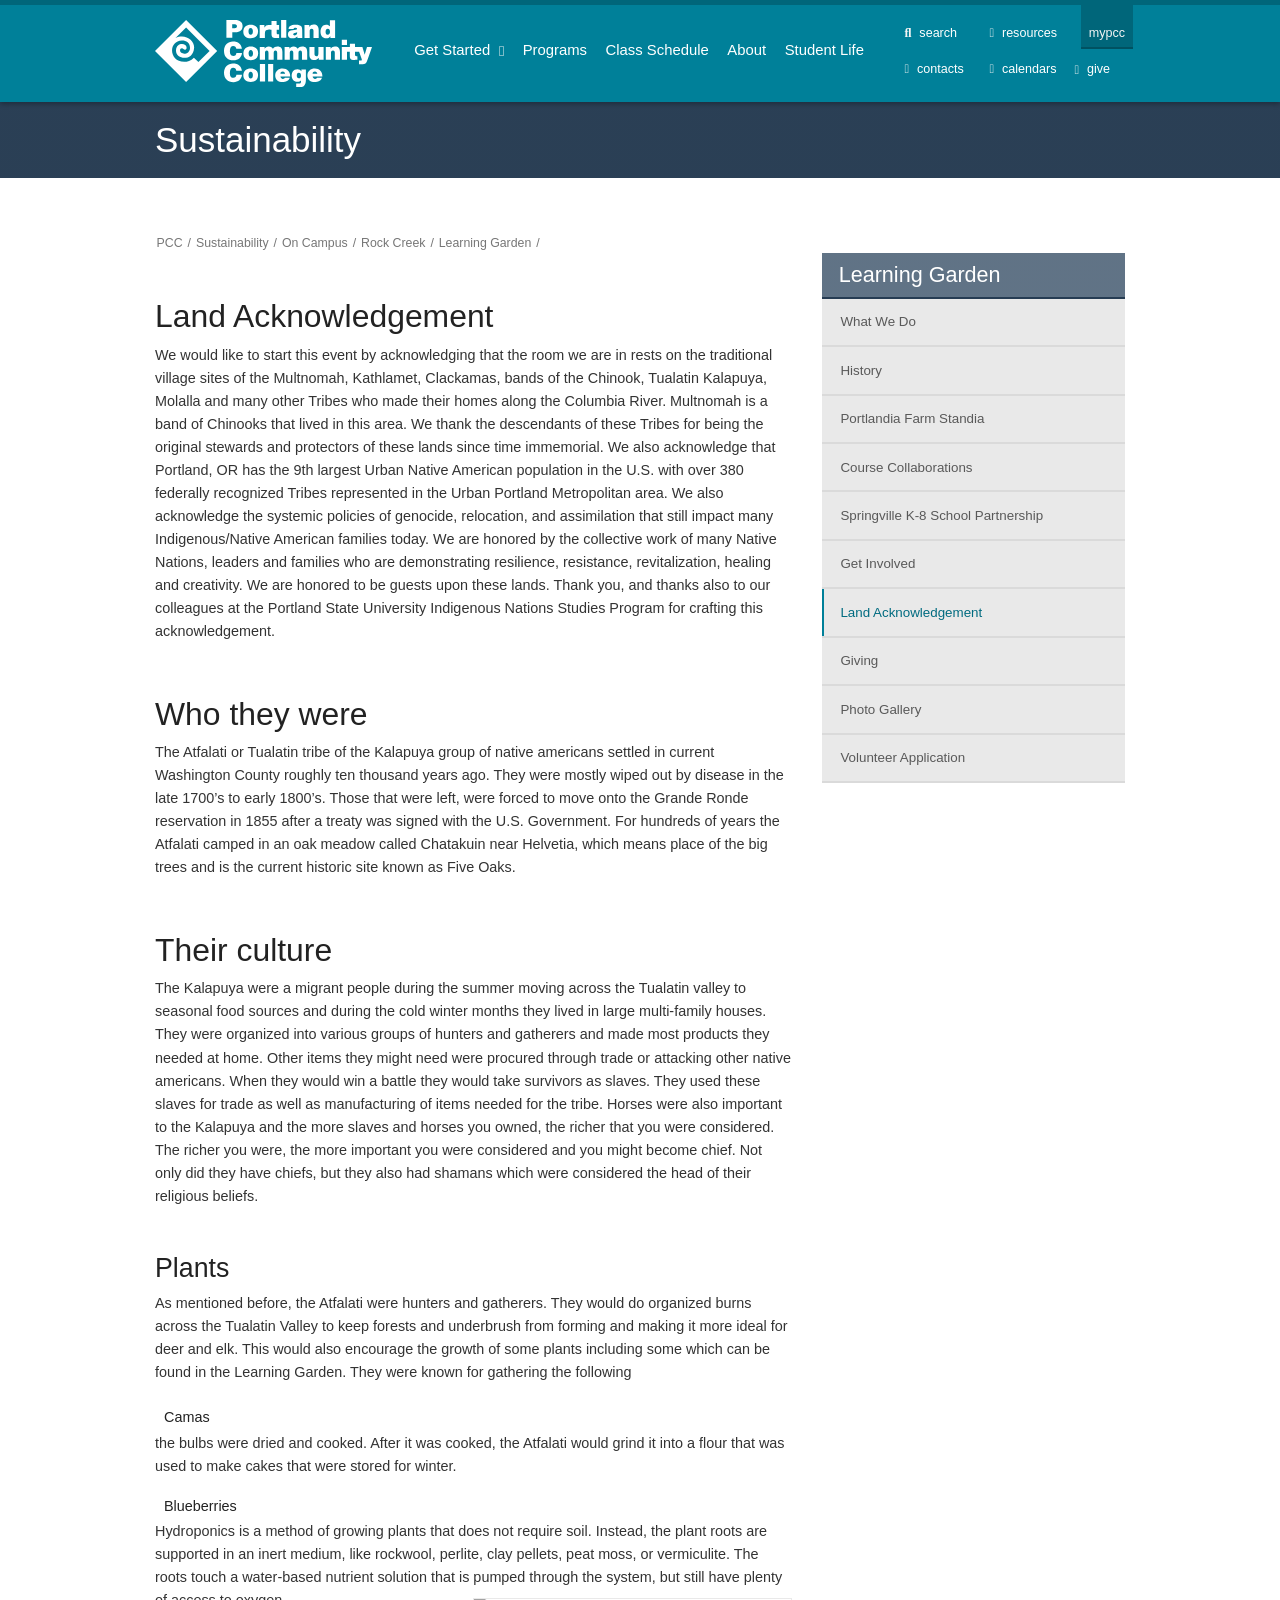
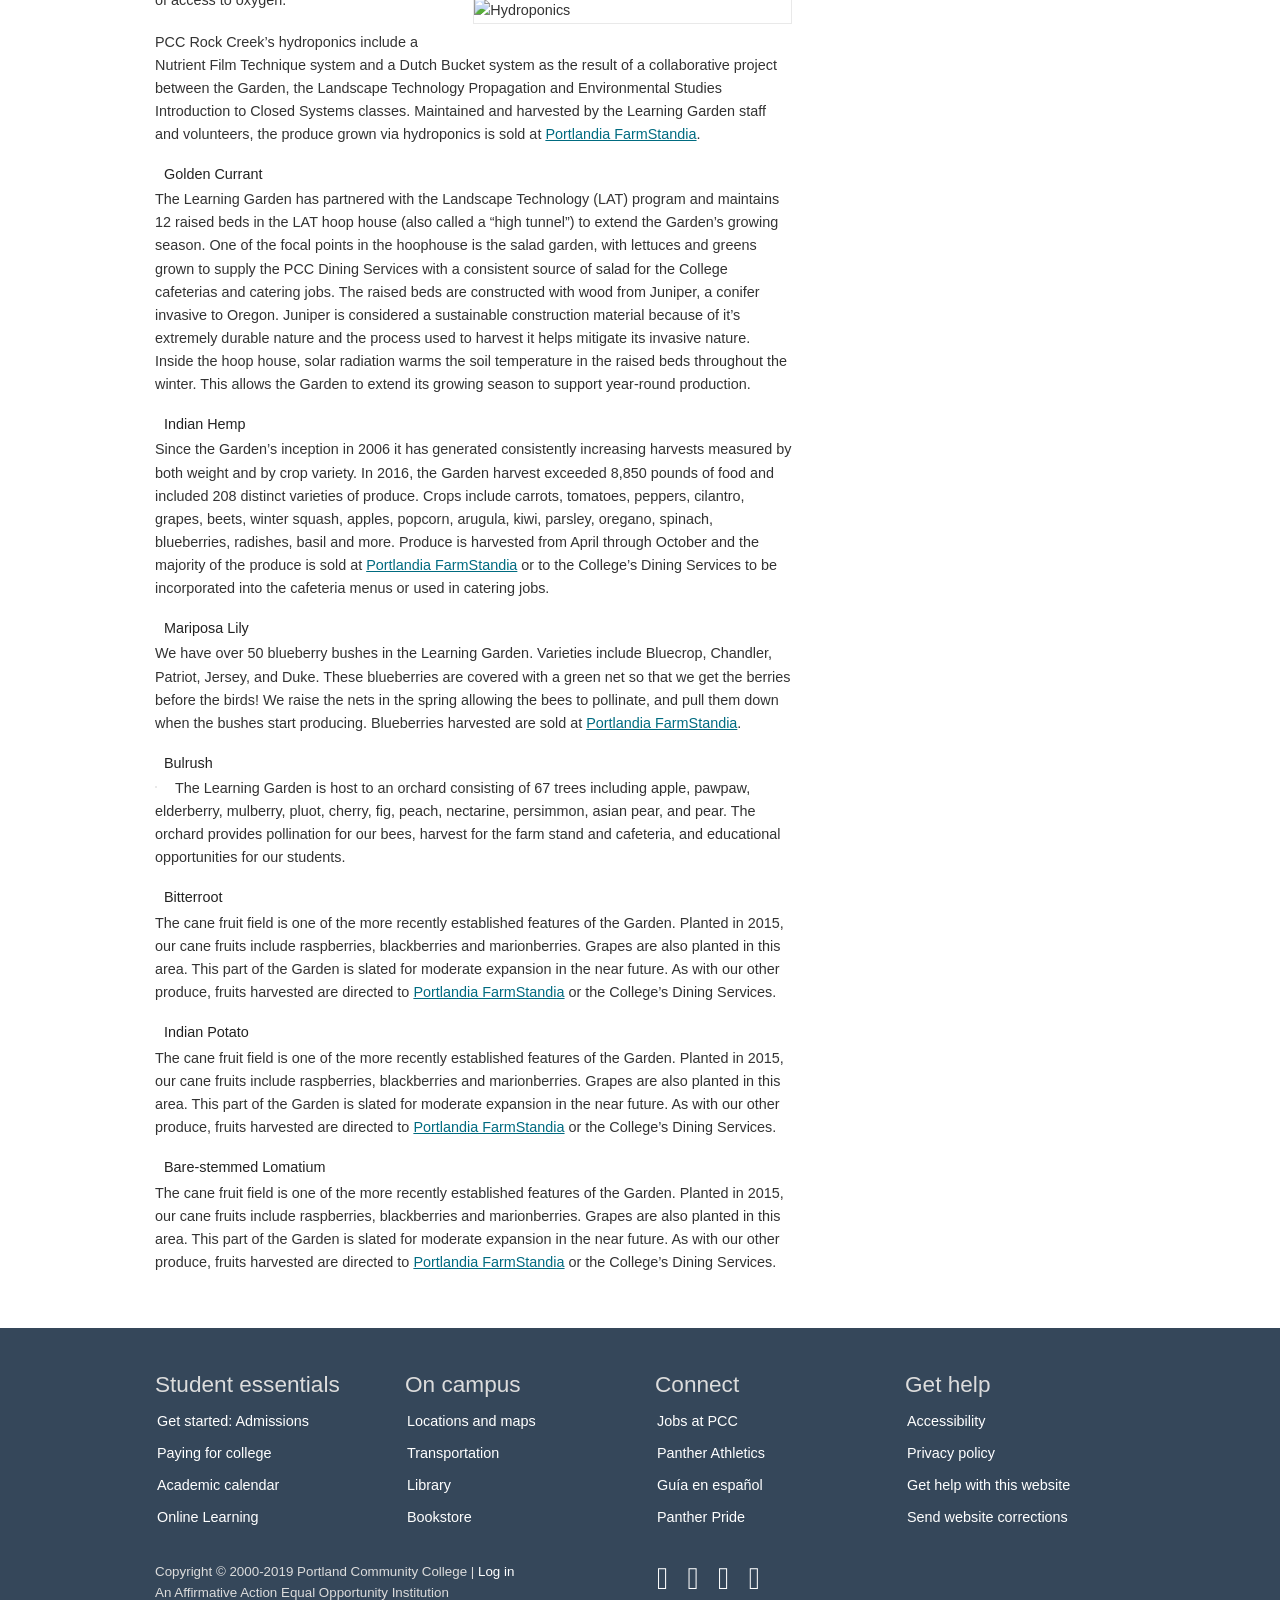
==== commit f2f28482: "moved index.html" ====
--- a/index.html
+++ b/index.html
@@ -6,9 +6,9 @@
 		<meta name="viewport" content="width=device-width, initial-scale=1.0" />
 		<meta name="author" content="webteam@pcc.edu" />
 		 
-        <title>Learning Garden | Sustainability at PCC</title>
+        <title>Land Acknowledgement | Sustainability at PCC</title>
         <script>/* Google Tag Manager */(function(w,d,s,l,i){w[l]=w[l]||[];w[l].push({'gtm.start':new Date().getTime(),event:'gtm.js'});var f=d.getElementsByTagName(s)[0],j=d.createElement(s),dl=l!='dataLayer'?'&l='+l:'';j.async=true;j.src='https://www.googletagmanager.com/gtm.js?id='+i+dl;f.parentNode.insertBefore(j,f);})(window,document,'script','dataLayer','GTM-TVQCHWR');</script>
-        <script src="/_source-v6/vendor/foundation-5.4.0/js/vendor/modernizr.js"></script>
+        <script src="modernizr.js"></script>
         <link rel="stylesheet" href="foundation.min.css">
         <link rel="stylesheet" href="style.min.css">
         <link rel="stylesheet" href="print.min.css" media="print">
@@ -23,17 +23,17 @@
 <link rel='https://api.w.org/' href='https://www.pcc.edu/sustainability/wp-json/' />
 <link rel="EditURI" type="application/rsd+xml" title="RSD" href="https://www.pcc.edu/sustainability/xmlrpc.php?rsd" />
 <link rel="wlwmanifest" type="application/wlwmanifest+xml" href="https://www.pcc.edu/sustainability/wp-includes/wlwmanifest.xml" /> 
-<link rel="canonical" href="https://www.pcc.edu/sustainability/on-campus/rock-creek/rock-creek-learning-garden/" />
-<link rel='shortlink' href='https://www.pcc.edu/sustainability/?p=1821' />
-<link rel="alternate" type="application/json+oembed" href="https://www.pcc.edu/sustainability/wp-json/oembed/1.0/embed?url=https%3A%2F%2Fwww.pcc.edu%2Fsustainability%2Fon-campus%2Frock-creek%2Frock-creek-learning-garden%2F" />
-<link rel="alternate" type="text/xml+oembed" href="https://www.pcc.edu/sustainability/wp-json/oembed/1.0/embed?url=https%3A%2F%2Fwww.pcc.edu%2Fsustainability%2Fon-campus%2Frock-creek%2Frock-creek-learning-garden%2F&#038;format=xml" />
+<link rel="canonical" href="https://www.pcc.edu/sustainability/on-campus/rock-creek/rock-creek-learning-garden/what-we-do/" />
+<link rel='shortlink' href='https://www.pcc.edu/sustainability/?p=1603' />
+<link rel="alternate" type="application/json+oembed" href="https://www.pcc.edu/sustainability/wp-json/oembed/1.0/embed?url=https%3A%2F%2Fwww.pcc.edu%2Fsustainability%2Fon-campus%2Frock-creek%2Frock-creek-learning-garden%2Fwhat-we-do%2F" />
+<link rel="alternate" type="text/xml+oembed" href="https://www.pcc.edu/sustainability/wp-json/oembed/1.0/embed?url=https%3A%2F%2Fwww.pcc.edu%2Fsustainability%2Fon-campus%2Frock-creek%2Frock-creek-learning-garden%2Fwhat-we-do%2F&#038;format=xml" />
 		
         		<!-- Open graph -->
-  		<meta property="og:url"           content="https://www.pcc.edu/sustainability/on-campus/rock-creek/rock-creek-learning-garden/" />
+  		<meta property="og:url"           content="https://www.pcc.edu/sustainability/on-campus/rock-creek/rock-creek-learning-garden/what-we-do/" />
   		<meta property="og:type"          content="website" />
-  		<meta property="og:title"         content="Learning Garden" />
-  		<meta property="og:description"   content="Welcome! View the full photo gallery. The Rock Creek Learning Garden promotes interdisciplinary academic achievement, leadership development and sustainable food systems. We provide experiential education and life-long learning opportunities for PCC..." />
-		<meta property="og:image"         content="https://www.pcc.edu/sustainability/wp-content/uploads/sites/22/2017/10/bees.jpg" />
+  		<meta property="og:title"         content="What We Do" />
+  		<meta property="og:description"   content="The Rock Creek Learning Garden is an educational garden promoting interdisciplinary academic achievement, leadership development and sustainable food systems through experiential education and life long learning opportunities. A curricular tool..." />
+		<meta property="og:image"         content="https://www.pcc.edu/sustainability/wp-content/uploads/sites/22/2017/10/studentsinthegarden5.17photobyCoralAvery.jpg" />
         	</head>
 	<body >
     <noscript><iframe src="https://www.googletagmanager.com/ns.html?id=GTM-TVQCHWR" height="0" width="0" style="display:none;visibility:hidden"></iframe></noscript><!-- Google Tag Manager (noscript) -->
@@ -95,27 +95,42 @@
 	  <div id="content" aria-label="Page content">
 		<div class="row"> 
 <div class="small-12 medium-8 columns">
-	<nav id="breadcrumbs"><a href="//www.pcc.edu/">PCC</a> / <a href="https://www.pcc.edu/sustainability/">Sustainability</a> / <a href="https://www.pcc.edu/sustainability/on-campus/">On Campus</a> / <a href="https://www.pcc.edu/sustainability/on-campus/rock-creek/">Rock Creek</a> / </nav>	<a name="pagecontent" id="pagecontent"></a> 
-    <h3>Learning Garden</h3>    
-    <h3>Welcome!</h3>
-<div class="slideshow alignright size-percent-50" data-height="400" data-width="318"><img width="318" height="400" src="https://www.pcc.edu/sustainability/wp-content/uploads/sites/22/2017/10/bees.jpg" class="attachment-percent-50 size-percent-50" alt="Bee hives" srcset="https://www.pcc.edu/sustainability/wp-content/uploads/sites/22/2017/10/bees.jpg 318w, https://www.pcc.edu/sustainability/wp-content/uploads/sites/22/2017/10/bees-250x314.jpg 250w" sizes="(max-width: 318px) 100vw, 318px" /><img width="500" height="332" src="https://www.pcc.edu/sustainability/wp-content/uploads/sites/22/2017/10/Earthweek_LGardenWorkParty_4.21.2017ejc058-500x332.jpg" class="attachment-percent-50 size-percent-50" alt="Volunteers" srcset="https://www.pcc.edu/sustainability/wp-content/uploads/sites/22/2017/10/Earthweek_LGardenWorkParty_4.21.2017ejc058.jpg 500w, https://www.pcc.edu/sustainability/wp-content/uploads/sites/22/2017/10/Earthweek_LGardenWorkParty_4.21.2017ejc058-250x166.jpg 250w" sizes="(max-width: 500px) 100vw, 500px" /><img width="318" height="400" src="https://www.pcc.edu/sustainability/wp-content/uploads/sites/22/2017/10/farmstand.jpg" class="attachment-percent-50 size-percent-50" alt="Farmstand" srcset="https://www.pcc.edu/sustainability/wp-content/uploads/sites/22/2017/10/farmstand.jpg 318w, https://www.pcc.edu/sustainability/wp-content/uploads/sites/22/2017/10/farmstand-250x314.jpg 250w" sizes="(max-width: 318px) 100vw, 318px" /><img width="318" height="400" src="https://www.pcc.edu/sustainability/wp-content/uploads/sites/22/2017/10/greenhouse2.jpg" class="attachment-percent-50 size-percent-50" alt="Greenhouse" srcset="https://www.pcc.edu/sustainability/wp-content/uploads/sites/22/2017/10/greenhouse2.jpg 318w, https://www.pcc.edu/sustainability/wp-content/uploads/sites/22/2017/10/greenhouse2-250x314.jpg 250w" sizes="(max-width: 318px) 100vw, 318px" /><img width="500" height="375" src="https://www.pcc.edu/sustainability/wp-content/uploads/sites/22/2017/10/IMG_9506-500x375.jpg" class="attachment-percent-50 size-percent-50" alt="Garden" srcset="https://www.pcc.edu/sustainability/wp-content/uploads/sites/22/2017/10/IMG_9506.jpg 500w, https://www.pcc.edu/sustainability/wp-content/uploads/sites/22/2017/10/IMG_9506-250x188.jpg 250w" sizes="(max-width: 500px) 100vw, 500px" /><div><p>Caption</p><img width="318" height="400" src="https://www.pcc.edu/sustainability/wp-content/uploads/sites/22/2017/10/lettuce.jpg" class="attachment-percent-50 size-percent-50" alt="Lettuce for sale" srcset="https://www.pcc.edu/sustainability/wp-content/uploads/sites/22/2017/10/lettuce.jpg 318w, https://www.pcc.edu/sustainability/wp-content/uploads/sites/22/2017/10/lettuce-250x314.jpg 250w" sizes="(max-width: 318px) 100vw, 318px" /></div><img width="318" height="400" src="https://www.pcc.edu/sustainability/wp-content/uploads/sites/22/2017/10/moon.jpg" class="attachment-percent-50 size-percent-50" alt="Volunteer" srcset="https://www.pcc.edu/sustainability/wp-content/uploads/sites/22/2017/10/moon.jpg 318w, https://www.pcc.edu/sustainability/wp-content/uploads/sites/22/2017/10/moon-250x314.jpg 250w" sizes="(max-width: 318px) 100vw, 318px" /><img width="318" height="400" src="https://www.pcc.edu/sustainability/wp-content/uploads/sites/22/2017/10/starts.jpg" class="attachment-percent-50 size-percent-50" alt="Starts" srcset="https://www.pcc.edu/sustainability/wp-content/uploads/sites/22/2017/10/starts.jpg 318w, https://www.pcc.edu/sustainability/wp-content/uploads/sites/22/2017/10/starts-250x314.jpg 250w" sizes="(max-width: 318px) 100vw, 318px" /><img width="318" height="400" src="https://www.pcc.edu/sustainability/wp-content/uploads/sites/22/2017/10/work-party.jpg" class="attachment-percent-50 size-percent-50" alt="Work Party" srcset="https://www.pcc.edu/sustainability/wp-content/uploads/sites/22/2017/10/work-party.jpg 318w, https://www.pcc.edu/sustainability/wp-content/uploads/sites/22/2017/10/work-party-250x314.jpg 250w" sizes="(max-width: 318px) 100vw, 318px" /></div>
-<div class="alignright size-percent-50">View the full <a href="https://www.pcc.edu/sustainability/on-campus/rock-creek/rock-creek-learning-garden/learning-garden-photo-gallery/">photo gallery</a>.</div>
-<p>The Rock Creek Learning Garden promotes interdisciplinary academic achievement, leadership development and sustainable food systems. We provide experiential education and life-long learning opportunities for PCC students, faculty, staff and community members.</p>
-<p>The Learning Garden grows vegetables, fruit, flowers and herbs on 3.6 acres. Within this space, there are 35 raised beds for farm stand and cafeteria production, 16 community beds, and ~1 acre in row cropping. The garden features an orchard, beehives, compost bins, an earthen oven, worm nursery, and a sustainable design cob tool shed. Food harvested from the garden is sold at our seasonal weekly farm stand <a href="https://www.pcc.edu/sustainability/on-campus/rock-creek/portlandia-farmstandia/">Portlandia FarmStandia</a> and to the PCC Dining Services. Surplus produce is donated to the <a href="https://www.pcc.edu/resources/women/rock-creek/canteen-project.html">Rock Creek Canteen Project</a>.</p>
-<p>In addition to the Garden Coordinator, the Garden is largely maintained by volunteer support. Garden volunteers are rewarded with vouchers for produce at Portlandia FarmStandia. Check out our <a href="https://www.pcc.edu/sustainability/on-campus/rock-creek/get-involved/">volunteer page</a> for more information on how to get involved.</p>
-<p>Follow us on <a href="https://www.facebook.com/RCLearningGarden?fref=ts">Facebook</a> for more information and updates.</p>
-<h3>Future Plans for the Learning Garden</h3>
-<p>We have an enthusiastic team and lots (lots!) of good ideas. As we consider our future and our path forward, we weigh these ideas against our mission, the mission of the College, what will create the greatest impact for our students and partners, and our available resources.</p>
-<p>Some of our current plans include</p>
-<ul>
-<li>Expanding our current crop variety</li>
-<li>Increasing harvest yield within our existing footprint</li>
-<li>Creating a consistent Salad Garden harvest supply for the PCC Dining Services (cafeterias and catering)</li>
-<li>Establishing additional curricular connections</li>
-<li>Growing our partners and our donor base</li>
-</ul>
-<p>We look forward to growing! <a href="https://www.pcc.edu/sustainability/on-campus/rock-creek/get-involved/">Learn how to get involved</a>.</p>
-<p><iframe width="500" height="281" src="https://www.youtube.com/embed/3OZcIVODRH4?feature=oembed" frameborder="0" gesture="media" allowfullscreen></iframe></p>
+	<nav id="breadcrumbs"><a href="//www.pcc.edu/">PCC</a> / <a href="https://www.pcc.edu/sustainability/">Sustainability</a> / <a href="https://www.pcc.edu/sustainability/on-campus/">On Campus</a> / <a href="https://www.pcc.edu/sustainability/on-campus/rock-creek/">Rock Creek</a> / <a href="https://www.pcc.edu/sustainability/on-campus/rock-creek/rock-creek-learning-garden/">Learning Garden</a> / </nav>	<a name="pagecontent" id="pagecontent"></a> 
+    <h3>Land Acknowledgement</h3>    
+    <!--
+    <p><img class="alignright size-percent-25 wp-image-1606" src="https://www.pcc.edu/sustainability/wp-content/uploads/sites/22/2017/10/studentsinthegarden5.17photobyCoralAvery-250x375.jpg" alt="The Rock Creek Learning Garden" srcset="https://www.pcc.edu/sustainability/wp-content/uploads/sites/22/2017/10/studentsinthegarden5.17photobyCoralAvery-250x375.jpg 250w, https://www.pcc.edu/sustainability/wp-content/uploads/sites/22/2017/10/studentsinthegarden5.17photobyCoralAvery.jpg 333w" sizes="(max-width: 250px) 100vw, 250px" />The Rock Creek Learning Garden is an educational garden promoting interdisciplinary academic achievement, leadership development and sustainable food systems through experiential education and life long learning opportunities. A curricular tool integrated into many academic disciplines on campus, the Garden serves as a living classroom for many classes. With 3.6 acres, a wide variety of plants, growing techniques, soil systems, and produce, we are host to a variety of activities, including classes, events, field trips and research. The garden is a vital hub for health, wellness and a connection to our environment.</p> -->
+    <p> We would like to start this event by acknowledging that the room we are in rests on the traditional village sites of the Multnomah, Kathlamet, Clackamas, bands of the Chinook, Tualatin Kalapuya, Molalla and many other Tribes who made their homes along the Columbia River. Multnomah is a band of Chinooks that lived in this area.
+We thank the descendants of these Tribes for being the original stewards and protectors of these lands since time immemorial. We also acknowledge that Portland, OR has the 9th largest Urban Native American population in the U.S. with over 380 federally recognized Tribes represented in the Urban Portland Metropolitan area. We also acknowledge the systemic policies of genocide, relocation, and assimilation that still impact many Indigenous/Native American families today.
+We are honored by the collective work of many Native Nations, leaders and families who are demonstrating resilience, resistance, revitalization, healing and creativity. We are honored to be guests upon these lands. Thank you, and thanks also to our colleagues at the Portland State University Indigenous Nations Studies Program for crafting this acknowledgement. </p>
+
+    <h3>Who they were</h3>
+    <p> The Atfalati or Tualatin tribe of the Kalapuya group of native americans settled in current Washington County roughly ten thousand years ago. They were mostly wiped out by disease in the late 1700’s to early 1800’s. Those that were left, were forced to move onto the Grande Ronde reservation in 1855 after a treaty was signed with the U.S. Government. For hundreds of years the Atfalati camped in an oak meadow called Chatakuin near Helvetia, which means place of the big trees and is the current historic site known as Five Oaks.</p>
+
+    <h3>Their culture</h3>
+    <p>The Kalapuya were a migrant people during the summer moving across the Tualatin valley to seasonal food sources and during the cold winter months they lived in large multi-family houses. They were organized into various groups of hunters and gatherers and made most products they needed at home. Other items they might need were procured through trade or attacking other native americans. When they would win a battle they would take survivors as slaves. They used these slaves for trade as well as manufacturing of items needed for the tribe. Horses were also important to the Kalapuya and the more slaves and horses you owned, the richer that you were considered. The richer you were, the more important you were considered and you might become chief. Not only did they have chiefs, but they also had shamans which were considered the head of their religious beliefs.</p>
+<h4>Plants</h4>
+<p> As mentioned before, the Atfalati were hunters and gatherers. They would do organized burns across the Tualatin Valley to keep forests and underbrush from forming and making it more ideal for deer and elk. This would also encourage the growth of some plants including some which can be found in the Learning Garden. They were known for gathering the following  </p>
+<div class="open-sesame">
+<h4>Camas</h4>
+<p> the bulbs were dried and cooked. After it was cooked, the Atfalati would grind it into a flour that was used to make cakes that were stored for winter.</p>
+<h4>Blueberries</h4>
+<p>Hydroponics is a method of growing plants that does not require soil. Instead, the plant roots are supported in an inert medium, like rockwool, perlite, clay pellets, peat moss, or vermiculite. The roots touch a water-based nutrient solution that is pumped through the system, but still have plenty of access to oxygen.<img class="alignright size-percent-50 wp-image-1609" src="https://www.pcc.edu/sustainability/wp-content/uploads/sites/22/2017/10/hydroponics6.16-250x227.jpg" alt="Hydroponics" srcset="https://www.pcc.edu/sustainability/wp-content/uploads/sites/22/2017/10/hydroponics6.16-250x227.jpg 250w, https://www.pcc.edu/sustainability/wp-content/uploads/sites/22/2017/10/hydroponics6.16.jpg 489w" sizes="(max-width: 250px) 100vw, 250px" /></p>
+<p>PCC Rock Creek&#8217;s hydroponics include a Nutrient Film Technique system and a Dutch Bucket system as the result of a collaborative project between the Garden, the Landscape Technology <em>Propagation</em> and Environmental Studies<em> Introduction to Closed Systems</em> classes. Maintained and harvested by the Learning Garden staff and volunteers, the produce grown via hydroponics is sold at <a href="https://www.pcc.edu/sustainability/on-campus/rock-creek/portlandia-farmstandia/">Portlandia FarmStandia</a>.</p>
+<h4>Golden Currant</h4>
+<p>The Learning Garden has partnered with the Landscape Technology (LAT) program and maintains 12 raised beds in the LAT hoop house (also called a “high tunnel”) to extend the Garden’s growing season. One of the focal points in the hoophouse is the salad garden, with lettuces and greens grown to supply the PCC Dining Services with a consistent source of salad for the College cafeterias and catering jobs. The raised beds are constructed with wood from Juniper, a conifer invasive to Oregon. Juniper is considered a sustainable construction material because of it&#8217;s extremely durable nature and the process used to harvest it helps mitigate its invasive nature. Inside the hoop house, solar radiation warms the soil temperature in the raised beds throughout the winter. This allows the Garden to extend its growing season to support year-round production.</p>
+<h4>Indian Hemp</h4>
+<p>Since the Garden&#8217;s inception in 2006 it has generated consistently increasing harvests measured by both weight and by crop variety. In 2016, the Garden harvest exceeded 8,850 pounds of food and included 208 distinct varieties of produce. Crops include carrots, tomatoes, peppers, cilantro, grapes, beets, winter squash, apples, popcorn, arugula, kiwi, parsley, oregano, spinach, blueberries, radishes, basil and more. Produce is harvested from April through October and the majority of the produce is sold at <a href="https://www.pcc.edu/sustainability/on-campus/rock-creek/portlandia-farmstandia/">Portlandia FarmStandia</a> or to the College&#8217;s Dining Services to be incorporated into the cafeteria menus or used in catering jobs.</p>
+<h4>Mariposa Lily</h4>
+<p>We have over 50 blueberry bushes in the Learning Garden. Varieties include Bluecrop, Chandler, Patriot, Jersey, and Duke. These blueberries are covered with a green net so that we get the berries before the birds! We raise the nets in the spring allowing the bees to pollinate, and pull them down when the bushes start producing. Blueberries harvested are sold at <a href="https://www.pcc.edu/sustainability/on-campus/rock-creek/portlandia-farmstandia/">Portlandia FarmStandia</a>.</p>
+<h4>Bulrush</h4>
+<p><img class="alignleft size-full wp-image-1610" src="https://www.pcc.edu/sustainability/wp-content/uploads/sites/22/2017/10/appleblossom5.17-coralavery.jpg" alt="Orchard" srcset="https://www.pcc.edu/sustainability/wp-content/uploads/sites/22/2017/10/appleblossom5.17-coralavery.jpg 500w, https://www.pcc.edu/sustainability/wp-content/uploads/sites/22/2017/10/appleblossom5.17-coralavery-250x167.jpg 250w" sizes="(max-width: 500px) 100vw, 500px" />The Learning Garden is host to an orchard consisting of 67 trees including apple, pawpaw, elderberry, mulberry, pluot, cherry, fig, peach, nectarine, persimmon, asian pear, and pear. The orchard provides pollination for our bees, harvest for the farm stand and cafeteria, and educational opportunities for our students.</p>
+<h4>Bitterroot</h4>
+<p>The cane fruit field is one of the more recently established features of the Garden. Planted in 2015, our cane fruits include raspberries, blackberries and marionberries. Grapes are also planted in this area. This part of the Garden is slated for moderate expansion in the near future. As with our other produce, fruits harvested are directed to <a href="https://www.pcc.edu/sustainability/on-campus/rock-creek/portlandia-farmstandia/">Portlandia FarmStandia</a> or the College&#8217;s Dining Services.</p>
+<h4>Indian Potato</h4>
+<p>The cane fruit field is one of the more recently established features of the Garden. Planted in 2015, our cane fruits include raspberries, blackberries and marionberries. Grapes are also planted in this area. This part of the Garden is slated for moderate expansion in the near future. As with our other produce, fruits harvested are directed to <a href="https://www.pcc.edu/sustainability/on-campus/rock-creek/portlandia-farmstandia/">Portlandia FarmStandia</a> or the College&#8217;s Dining Services.</p>
+<h4>Bare-stemmed Lomatium</h4>
+<p>The cane fruit field is one of the more recently established features of the Garden. Planted in 2015, our cane fruits include raspberries, blackberries and marionberries. Grapes are also planted in this area. This part of the Garden is slated for moderate expansion in the near future. As with our other produce, fruits harvested are directed to <a href="https://www.pcc.edu/sustainability/on-campus/rock-creek/portlandia-farmstandia/">Portlandia FarmStandia</a> or the College&#8217;s Dining Services.</p>
+</div>
 </div> <!--end content--> 
 
 <!--SIDEBAR-->
@@ -123,7 +138,9 @@
     
 <!-- BEGIN WP PAGE SIDEBAR -->
  
-<div id="snav" role="navigation" aria-label="Sub-page sidebar navigation"><h3><a href="https://www.pcc.edu/sustainability/on-campus/rock-creek/" title="Rock Creek">Rock Creek</a></h3><ul class="side-nav"><li><a href="https://www.pcc.edu/sustainability/on-campus/rock-creek/bees/"  title="Bees at Rock Creek">Bees at Rock Creek</a></li><li><a href="https://www.pcc.edu/sustainability/on-campus/rock-creek/compost/"  title="Compost">Compost</a></li><li><a href="https://www.pcc.edu/sustainability/on-campus/rock-creek/tgif-at-rock-creek/"  title="Eco Social Justice Grants at Rock Creek">Eco Social Justice Grants at Rock Creek</a></li><li><a href="https://www.pcc.edu/sustainability/on-campus/rock-creek/energy-conservation/"  title="Energy Conservation">Energy Conservation</a></li><li><a href="https://www.pcc.edu/sustainability/on-campus/rock-creek/jobs-internships/"  title="Jobs/Internships">Jobs/Internships</a></li><li><a href="https://www.pcc.edu/sustainability/on-campus/rock-creek/latest-news/"  title="Latest News">Latest News</a></li><li><a href="https://www.pcc.edu/sustainability/on-campus/rock-creek/rock-creek-learning-garden/" class="current" title="Learning Garden">Learning Garden</a><ul id="side-nav-children"><li ><a href="https://www.pcc.edu/sustainability/on-campus/rock-creek/rock-creek-learning-garden/what-we-do/" title="What We Do">What We Do</a></li><li ><a href="https://www.pcc.edu/sustainability/on-campus/rock-creek/rock-creek-learning-garden/history/" title="History">History</a></li><li ><a href="https://www.pcc.edu/sustainability/on-campus/rock-creek/rock-creek-learning-garden/portlandia-farmstandia/" title="Portlandia Farm Standia">Portlandia Farm Standia</a></li><li ><a href="https://www.pcc.edu/sustainability/on-campus/rock-creek/rock-creek-learning-garden/learning-garden-course-collaborations/" title="Course Collaborations">Course Collaborations</a></li><li ><a href="https://www.pcc.edu/sustainability/on-campus/rock-creek/rock-creek-learning-garden/springville-k-8-school-partnership/" title="Springville K-8 School Partnership">Springville K-8 School Partnership</a></li><li class="hide"><a href="https://www.pcc.edu/sustainability/on-campus/rock-creek/rock-creek-learning-garden/get-involved/" title="Get Involved">Get Involved</a></li><li class="hide"><a href="https://www.pcc.edu/sustainability/on-campus/rock-creek/rock-creek-learning-garden/giving/" title="Giving">Giving</a></li><li class="hide"><a href="https://www.pcc.edu/sustainability/on-campus/rock-creek/rock-creek-learning-garden/learning-garden-photo-gallery/" title="Photo Gallery">Photo Gallery</a></li><li class="hide"><a href="https://www.pcc.edu/sustainability/on-campus/rock-creek/rock-creek-learning-garden/volunteer-application/" title="Volunteer Application">Volunteer Application</a></li><li ><a href="#" id="snav-view-more">+ <em>View 4 more</em></a></li></ul></li><li><a href="https://www.pcc.edu/sustainability/on-campus/rock-creek/resources-reports-research/"  title="Resources, Reports &amp; Research">Resources, Reports &amp; Research</a></li><li><a href="https://www.pcc.edu/sustainability/on-campus/rock-creek/rock-creek-green-team/"  title="Rock Creek Green Team">Rock Creek Green Team</a></li><li><a href="https://www.pcc.edu/sustainability/on-campus/rock-creek/rock-the-bikes-fender-blender/"  title="Rock the Bike’s Fender Blender">Rock the Bike’s Fender Blender</a></li><li><a href="https://www.pcc.edu/sustainability/on-campus/rock-creek/sustainability-staff/"  title="Sustainability Staff">Sustainability Staff</a></li><li><a href="https://www.pcc.edu/sustainability/on-campus/rock-creek/special-projects/"  title="Sustainable Practices">Sustainable Practices</a></li></ul></div>
+<div id="snav" role="navigation" aria-label="Sub-page sidebar navigation"><h3><a href="https://www.pcc.edu/sustainability/on-campus/rock-creek/rock-creek-learning-garden/" title="Learning Garden">Learning Garden</a></h3><ul class="side-nav"><li><a href="https://www.pcc.edu/sustainability/on-campus/rock-creek/rock-creek-learning-garden/what-we-do/" title="What We Do">What We Do</a></li><li><a href="https://www.pcc.edu/sustainability/on-campus/rock-creek/rock-creek-learning-garden/history/"  title="History">History</a></li><li><a href="https://www.pcc.edu/sustainability/on-campus/rock-creek/rock-creek-learning-garden/portlandia-farmstandia/"  title="Portlandia Farm Standia">Portlandia Farm Standia</a></li><li><a href="https://www.pcc.edu/sustainability/on-campus/rock-creek/rock-creek-learning-garden/learning-garden-course-collaborations/"  title="Course Collaborations">Course Collaborations</a></li><li><a href="https://www.pcc.edu/sustainability/on-campus/rock-creek/rock-creek-learning-garden/springville-k-8-school-partnership/"  title="Springville K-8 School Partnership">Springville K-8 School Partnership</a></li><li><a href="https://www.pcc.edu/sustainability/on-campus/rock-creek/rock-creek-learning-garden/get-involved/"  title="Get Involved">Get Involved</a></li>
+        <li><a href="."  class="current" title="Land Acknowledgement">Land Acknowledgement</a></li>
+        <li><a href="https://www.pcc.edu/sustainability/on-campus/rock-creek/rock-creek-learning-garden/giving/"  title="Giving">Giving</a></li><li><a href="https://www.pcc.edu/sustainability/on-campus/rock-creek/rock-creek-learning-garden/learning-garden-photo-gallery/"  title="Photo Gallery">Photo Gallery</a></li><li><a href="https://www.pcc.edu/sustainability/on-campus/rock-creek/rock-creek-learning-garden/volunteer-application/"  title="Volunteer Application">Volunteer Application</a></li></ul></div>
 <!-- callouts -->
         
 
@@ -198,14 +215,14 @@
     <!--[if gt IE 8]><!--> 
     <script type='text/javascript' src='https://www.pcc.edu/_source-v6/vendor/jquery-2.1.1/jquery.min.js?ver=5.2'></script>
 <script type='text/javascript' src='https://www.pcc.edu/sustainability/wp-includes/js/wp-embed.min.js?ver=5.2'></script>
-    <script src="/_source-v6/vendor/foundation-5.4.0/js/foundation.min.js?v=20180620"></script> 
-    <script src="/_source-v6/scripts/pcc-wordpress.min.js?v=20180912"></script>
+    <script src="foundation.min.js"></script> 
+    <script src="pcc-wordpress.min.js"></script>
 	<script>$(document).foundation();</script>
     <!--<![endif]-->
 	</body>
 </html>
-<!-- Dynamic page generated in 0.557 seconds. -->
-<!-- Cached page generated by WP-Super-Cache on 2019-05-13 09:52:56 -->
+<!-- Dynamic page generated in 0.461 seconds. -->
+<!-- Cached page generated by WP-Super-Cache on 2019-05-13 10:03:39 -->
 
 <!-- Compression = gzip -->
 <!-- super cache -->
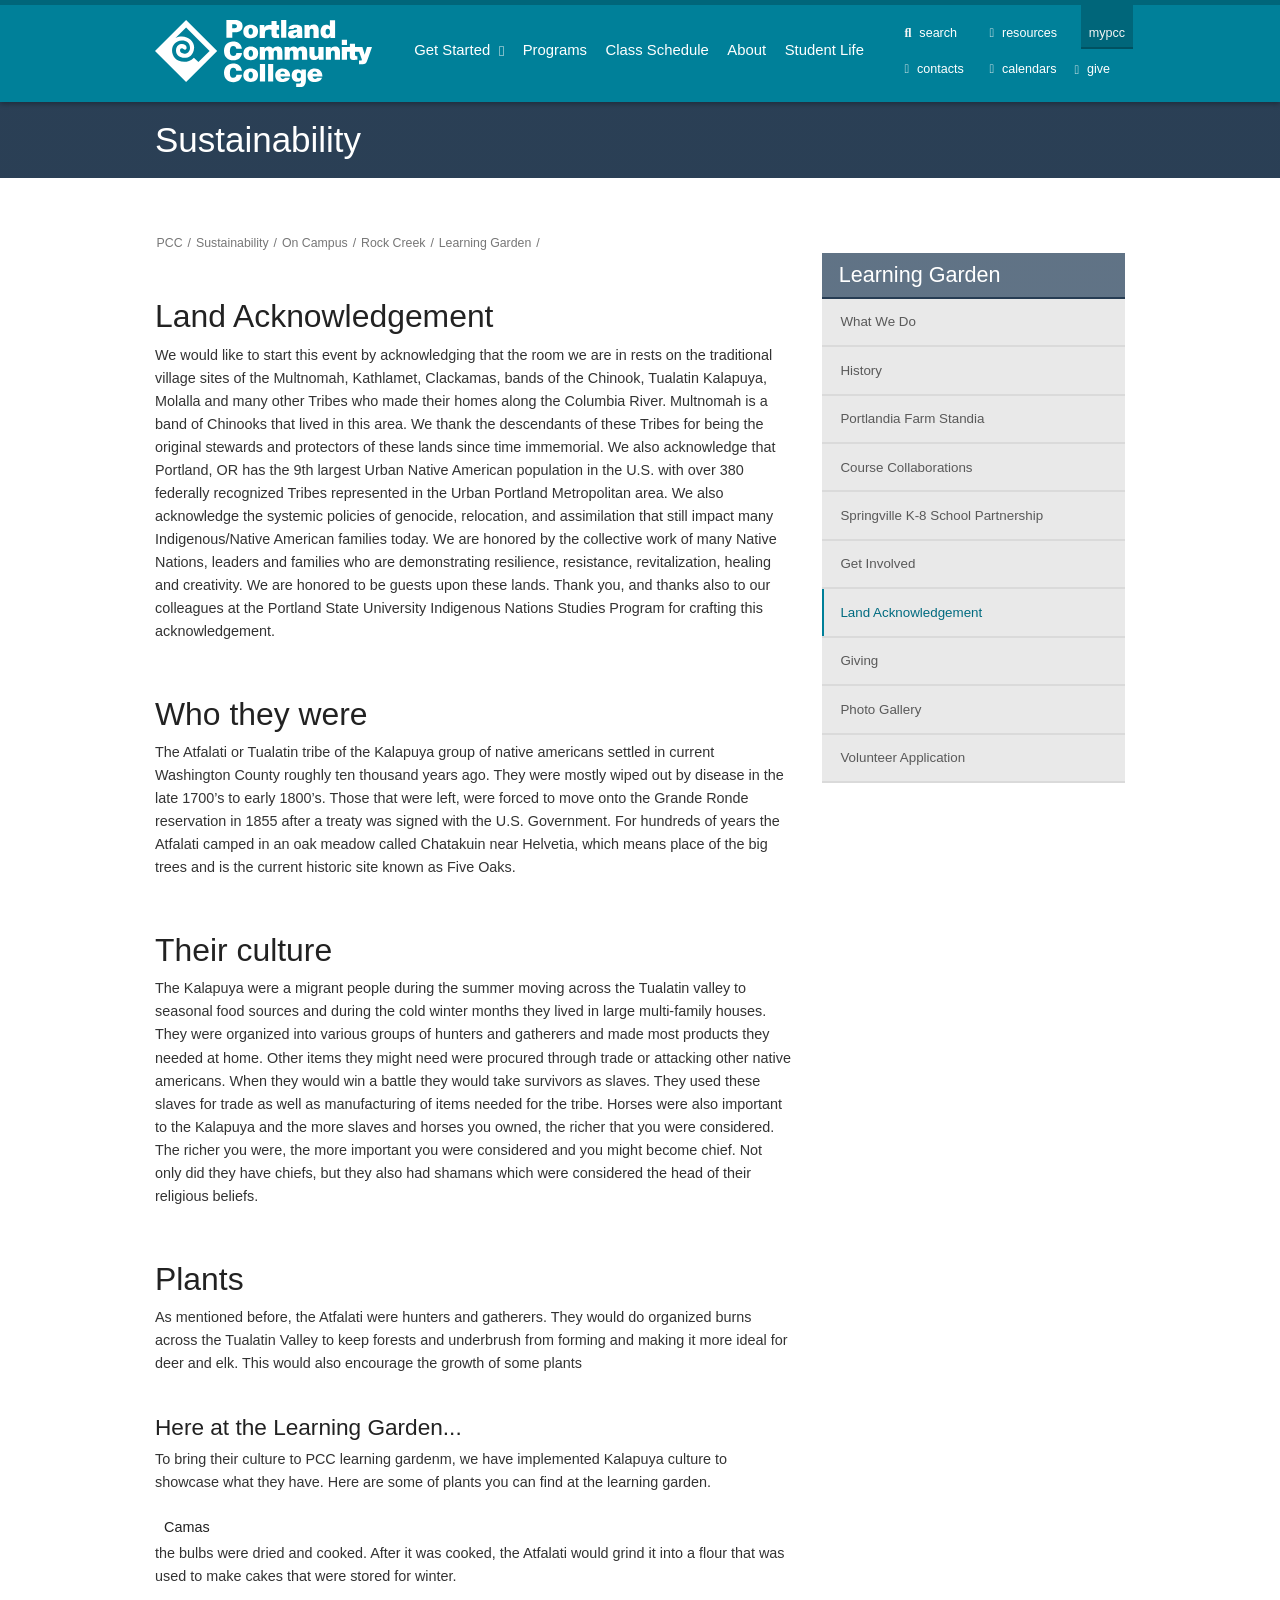
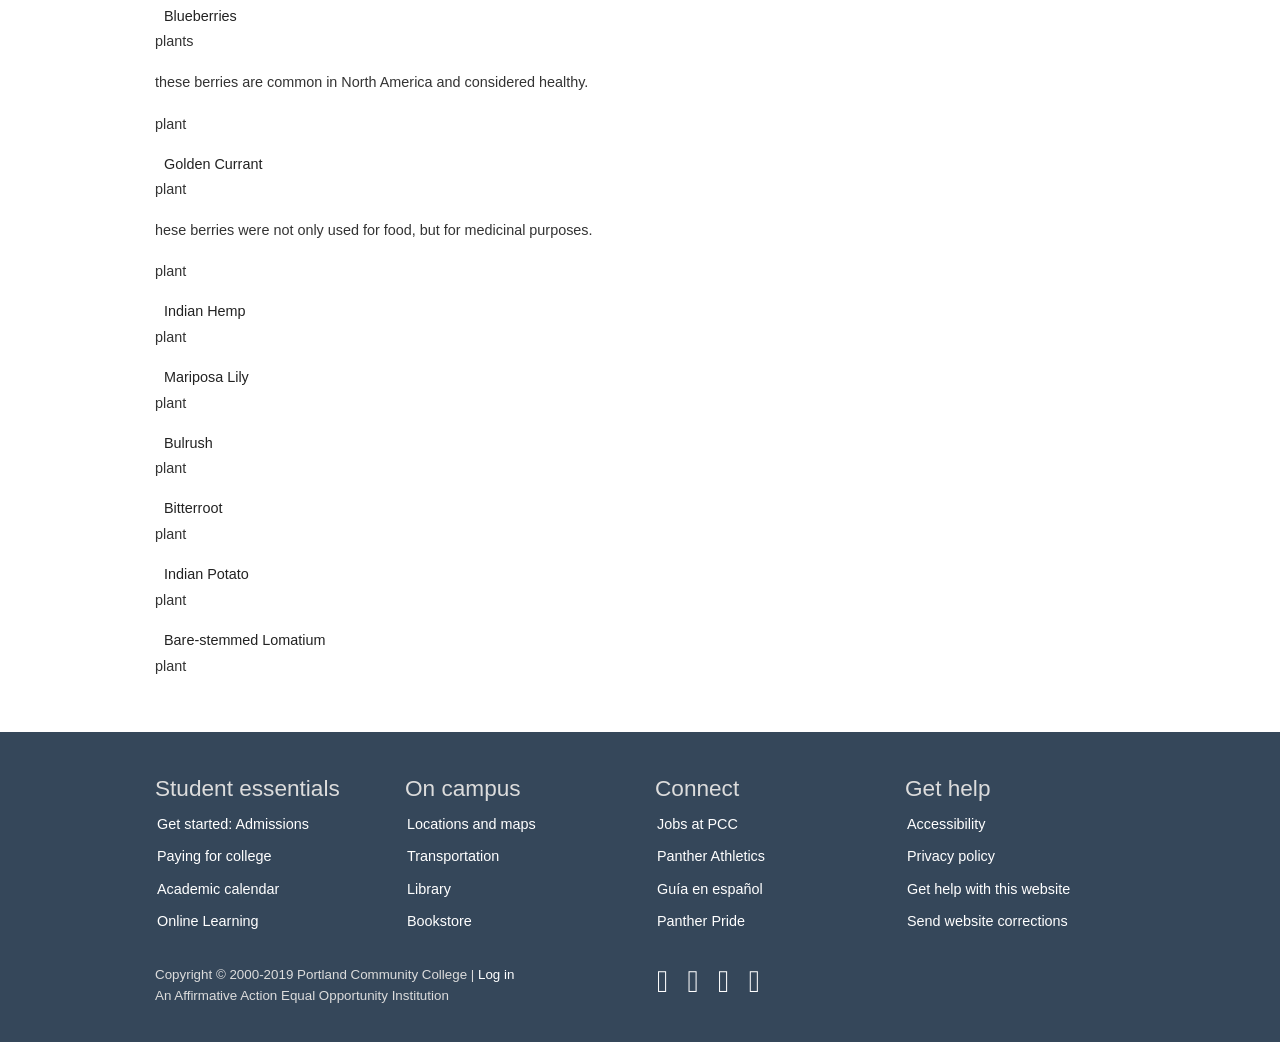
==== commit 55dfa640: "added another subsection" ====
--- a/index.html
+++ b/index.html
@@ -108,28 +108,34 @@
 
     <h3>Their culture</h3>
     <p>The Kalapuya were a migrant people during the summer moving across the Tualatin valley to seasonal food sources and during the cold winter months they lived in large multi-family houses. They were organized into various groups of hunters and gatherers and made most products they needed at home. Other items they might need were procured through trade or attacking other native americans. When they would win a battle they would take survivors as slaves. They used these slaves for trade as well as manufacturing of items needed for the tribe. Horses were also important to the Kalapuya and the more slaves and horses you owned, the richer that you were considered. The richer you were, the more important you were considered and you might become chief. Not only did they have chiefs, but they also had shamans which were considered the head of their religious beliefs.</p>
-<h4>Plants</h4>
-<p> As mentioned before, the Atfalati were hunters and gatherers. They would do organized burns across the Tualatin Valley to keep forests and underbrush from forming and making it more ideal for deer and elk. This would also encourage the growth of some plants including some which can be found in the Learning Garden. They were known for gathering the following  </p>
+<h3>Plants</h4>
+<p> As mentioned before, the Atfalati were hunters and gatherers. They would do organized burns across the Tualatin Valley to keep forests and underbrush from forming and making it more ideal for deer and elk. This would also encourage the growth of some plants</p>
+
+<h5> Here at the Learning Garden...</h5>
+<p> To bring their culture to PCC learning gardenm, we have implemented Kalapuya culture to showcase what they have. Here are some of plants you can find at the learning garden.
 <div class="open-sesame">
 <h4>Camas</h4>
 <p> the bulbs were dried and cooked. After it was cooked, the Atfalati would grind it into a flour that was used to make cakes that were stored for winter.</p>
 <h4>Blueberries</h4>
-<p>Hydroponics is a method of growing plants that does not require soil. Instead, the plant roots are supported in an inert medium, like rockwool, perlite, clay pellets, peat moss, or vermiculite. The roots touch a water-based nutrient solution that is pumped through the system, but still have plenty of access to oxygen.<img class="alignright size-percent-50 wp-image-1609" src="https://www.pcc.edu/sustainability/wp-content/uploads/sites/22/2017/10/hydroponics6.16-250x227.jpg" alt="Hydroponics" srcset="https://www.pcc.edu/sustainability/wp-content/uploads/sites/22/2017/10/hydroponics6.16-250x227.jpg 250w, https://www.pcc.edu/sustainability/wp-content/uploads/sites/22/2017/10/hydroponics6.16.jpg 489w" sizes="(max-width: 250px) 100vw, 250px" /></p>
-<p>PCC Rock Creek&#8217;s hydroponics include a Nutrient Film Technique system and a Dutch Bucket system as the result of a collaborative project between the Garden, the Landscape Technology <em>Propagation</em> and Environmental Studies<em> Introduction to Closed Systems</em> classes. Maintained and harvested by the Learning Garden staff and volunteers, the produce grown via hydroponics is sold at <a href="https://www.pcc.edu/sustainability/on-campus/rock-creek/portlandia-farmstandia/">Portlandia FarmStandia</a>.</p>
+<p> plants</p>
+<p>these berries are common in North America and considered healthy.
+<p> plant</p>
 <h4>Golden Currant</h4>
-<p>The Learning Garden has partnered with the Landscape Technology (LAT) program and maintains 12 raised beds in the LAT hoop house (also called a “high tunnel”) to extend the Garden’s growing season. One of the focal points in the hoophouse is the salad garden, with lettuces and greens grown to supply the PCC Dining Services with a consistent source of salad for the College cafeterias and catering jobs. The raised beds are constructed with wood from Juniper, a conifer invasive to Oregon. Juniper is considered a sustainable construction material because of it&#8217;s extremely durable nature and the process used to harvest it helps mitigate its invasive nature. Inside the hoop house, solar radiation warms the soil temperature in the raised beds throughout the winter. This allows the Garden to extend its growing season to support year-round production.</p>
+<p> plant</p>
+<p> hese berries were not only used for food, but for medicinal purposes. </p>
+<p> plant</p>
 <h4>Indian Hemp</h4>
-<p>Since the Garden&#8217;s inception in 2006 it has generated consistently increasing harvests measured by both weight and by crop variety. In 2016, the Garden harvest exceeded 8,850 pounds of food and included 208 distinct varieties of produce. Crops include carrots, tomatoes, peppers, cilantro, grapes, beets, winter squash, apples, popcorn, arugula, kiwi, parsley, oregano, spinach, blueberries, radishes, basil and more. Produce is harvested from April through October and the majority of the produce is sold at <a href="https://www.pcc.edu/sustainability/on-campus/rock-creek/portlandia-farmstandia/">Portlandia FarmStandia</a> or to the College&#8217;s Dining Services to be incorporated into the cafeteria menus or used in catering jobs.</p>
+<p> plant</p>
 <h4>Mariposa Lily</h4>
-<p>We have over 50 blueberry bushes in the Learning Garden. Varieties include Bluecrop, Chandler, Patriot, Jersey, and Duke. These blueberries are covered with a green net so that we get the berries before the birds! We raise the nets in the spring allowing the bees to pollinate, and pull them down when the bushes start producing. Blueberries harvested are sold at <a href="https://www.pcc.edu/sustainability/on-campus/rock-creek/portlandia-farmstandia/">Portlandia FarmStandia</a>.</p>
+<p> plant</p>
 <h4>Bulrush</h4>
-<p><img class="alignleft size-full wp-image-1610" src="https://www.pcc.edu/sustainability/wp-content/uploads/sites/22/2017/10/appleblossom5.17-coralavery.jpg" alt="Orchard" srcset="https://www.pcc.edu/sustainability/wp-content/uploads/sites/22/2017/10/appleblossom5.17-coralavery.jpg 500w, https://www.pcc.edu/sustainability/wp-content/uploads/sites/22/2017/10/appleblossom5.17-coralavery-250x167.jpg 250w" sizes="(max-width: 500px) 100vw, 500px" />The Learning Garden is host to an orchard consisting of 67 trees including apple, pawpaw, elderberry, mulberry, pluot, cherry, fig, peach, nectarine, persimmon, asian pear, and pear. The orchard provides pollination for our bees, harvest for the farm stand and cafeteria, and educational opportunities for our students.</p>
+<p> plant</p>
 <h4>Bitterroot</h4>
-<p>The cane fruit field is one of the more recently established features of the Garden. Planted in 2015, our cane fruits include raspberries, blackberries and marionberries. Grapes are also planted in this area. This part of the Garden is slated for moderate expansion in the near future. As with our other produce, fruits harvested are directed to <a href="https://www.pcc.edu/sustainability/on-campus/rock-creek/portlandia-farmstandia/">Portlandia FarmStandia</a> or the College&#8217;s Dining Services.</p>
+<p> plant</p>
 <h4>Indian Potato</h4>
-<p>The cane fruit field is one of the more recently established features of the Garden. Planted in 2015, our cane fruits include raspberries, blackberries and marionberries. Grapes are also planted in this area. This part of the Garden is slated for moderate expansion in the near future. As with our other produce, fruits harvested are directed to <a href="https://www.pcc.edu/sustainability/on-campus/rock-creek/portlandia-farmstandia/">Portlandia FarmStandia</a> or the College&#8217;s Dining Services.</p>
+<p> plant</p>
 <h4>Bare-stemmed Lomatium</h4>
-<p>The cane fruit field is one of the more recently established features of the Garden. Planted in 2015, our cane fruits include raspberries, blackberries and marionberries. Grapes are also planted in this area. This part of the Garden is slated for moderate expansion in the near future. As with our other produce, fruits harvested are directed to <a href="https://www.pcc.edu/sustainability/on-campus/rock-creek/portlandia-farmstandia/">Portlandia FarmStandia</a> or the College&#8217;s Dining Services.</p>
+<p> plant</p>
 </div>
 </div> <!--end content--> 
 
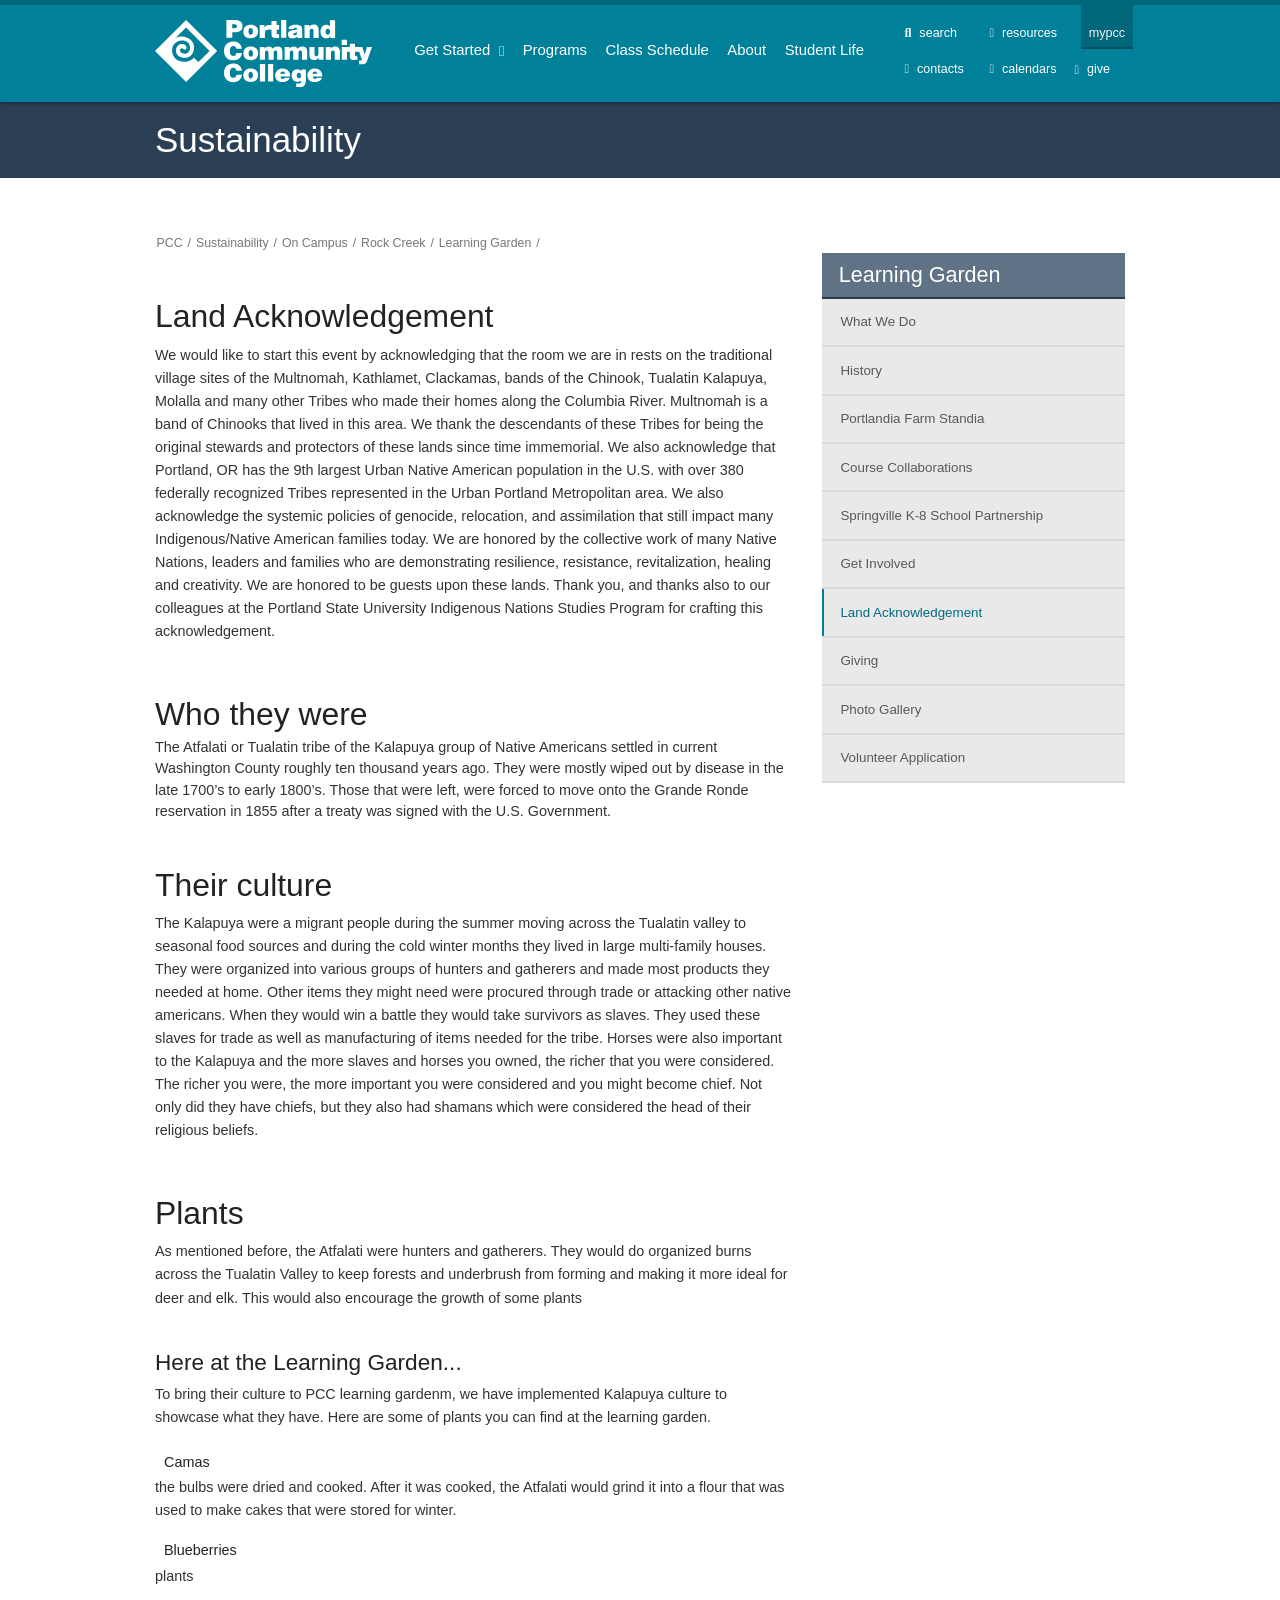
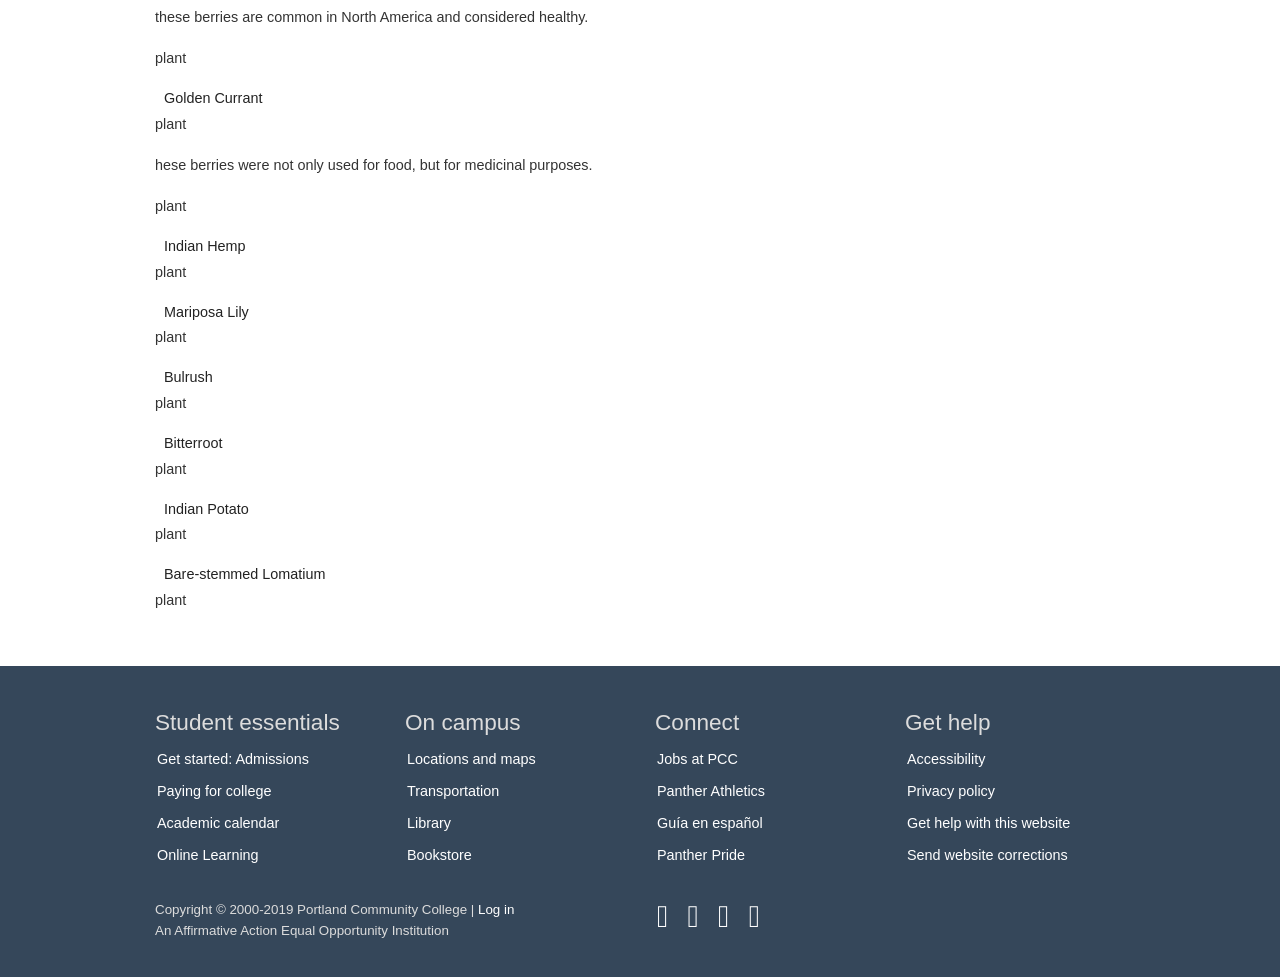
==== commit d9455d12: "fixed mistake" ====
--- a/index.html
+++ b/index.html
@@ -104,11 +104,12 @@
 We are honored by the collective work of many Native Nations, leaders and families who are demonstrating resilience, resistance, revitalization, healing and creativity. We are honored to be guests upon these lands. Thank you, and thanks also to our colleagues at the Portland State University Indigenous Nations Studies Program for crafting this acknowledgement. </p>
 
     <h3>Who they were</h3>
-    <p> The Atfalati or Tualatin tribe of the Kalapuya group of native americans settled in current Washington County roughly ten thousand years ago. They were mostly wiped out by disease in the late 1700’s to early 1800’s. Those that were left, were forced to move onto the Grande Ronde reservation in 1855 after a treaty was signed with the U.S. Government. For hundreds of years the Atfalati camped in an oak meadow called Chatakuin near Helvetia, which means place of the big trees and is the current historic site known as Five Oaks.</p>
+    The Atfalati or Tualatin tribe of the Kalapuya group of Native Americans settled in current Washington County roughly ten thousand years ago. They were mostly wiped out by disease in the late 1700’s to early 1800’s. Those that were left, were forced to move onto the Grande Ronde reservation in 1855 after a treaty was signed with the U.S. Government.
+
 
     <h3>Their culture</h3>
     <p>The Kalapuya were a migrant people during the summer moving across the Tualatin valley to seasonal food sources and during the cold winter months they lived in large multi-family houses. They were organized into various groups of hunters and gatherers and made most products they needed at home. Other items they might need were procured through trade or attacking other native americans. When they would win a battle they would take survivors as slaves. They used these slaves for trade as well as manufacturing of items needed for the tribe. Horses were also important to the Kalapuya and the more slaves and horses you owned, the richer that you were considered. The richer you were, the more important you were considered and you might become chief. Not only did they have chiefs, but they also had shamans which were considered the head of their religious beliefs.</p>
-<h3>Plants</h4>
+<h3>Plants</h3>
 <p> As mentioned before, the Atfalati were hunters and gatherers. They would do organized burns across the Tualatin Valley to keep forests and underbrush from forming and making it more ideal for deer and elk. This would also encourage the growth of some plants</p>
 
 <h5> Here at the Learning Garden...</h5>
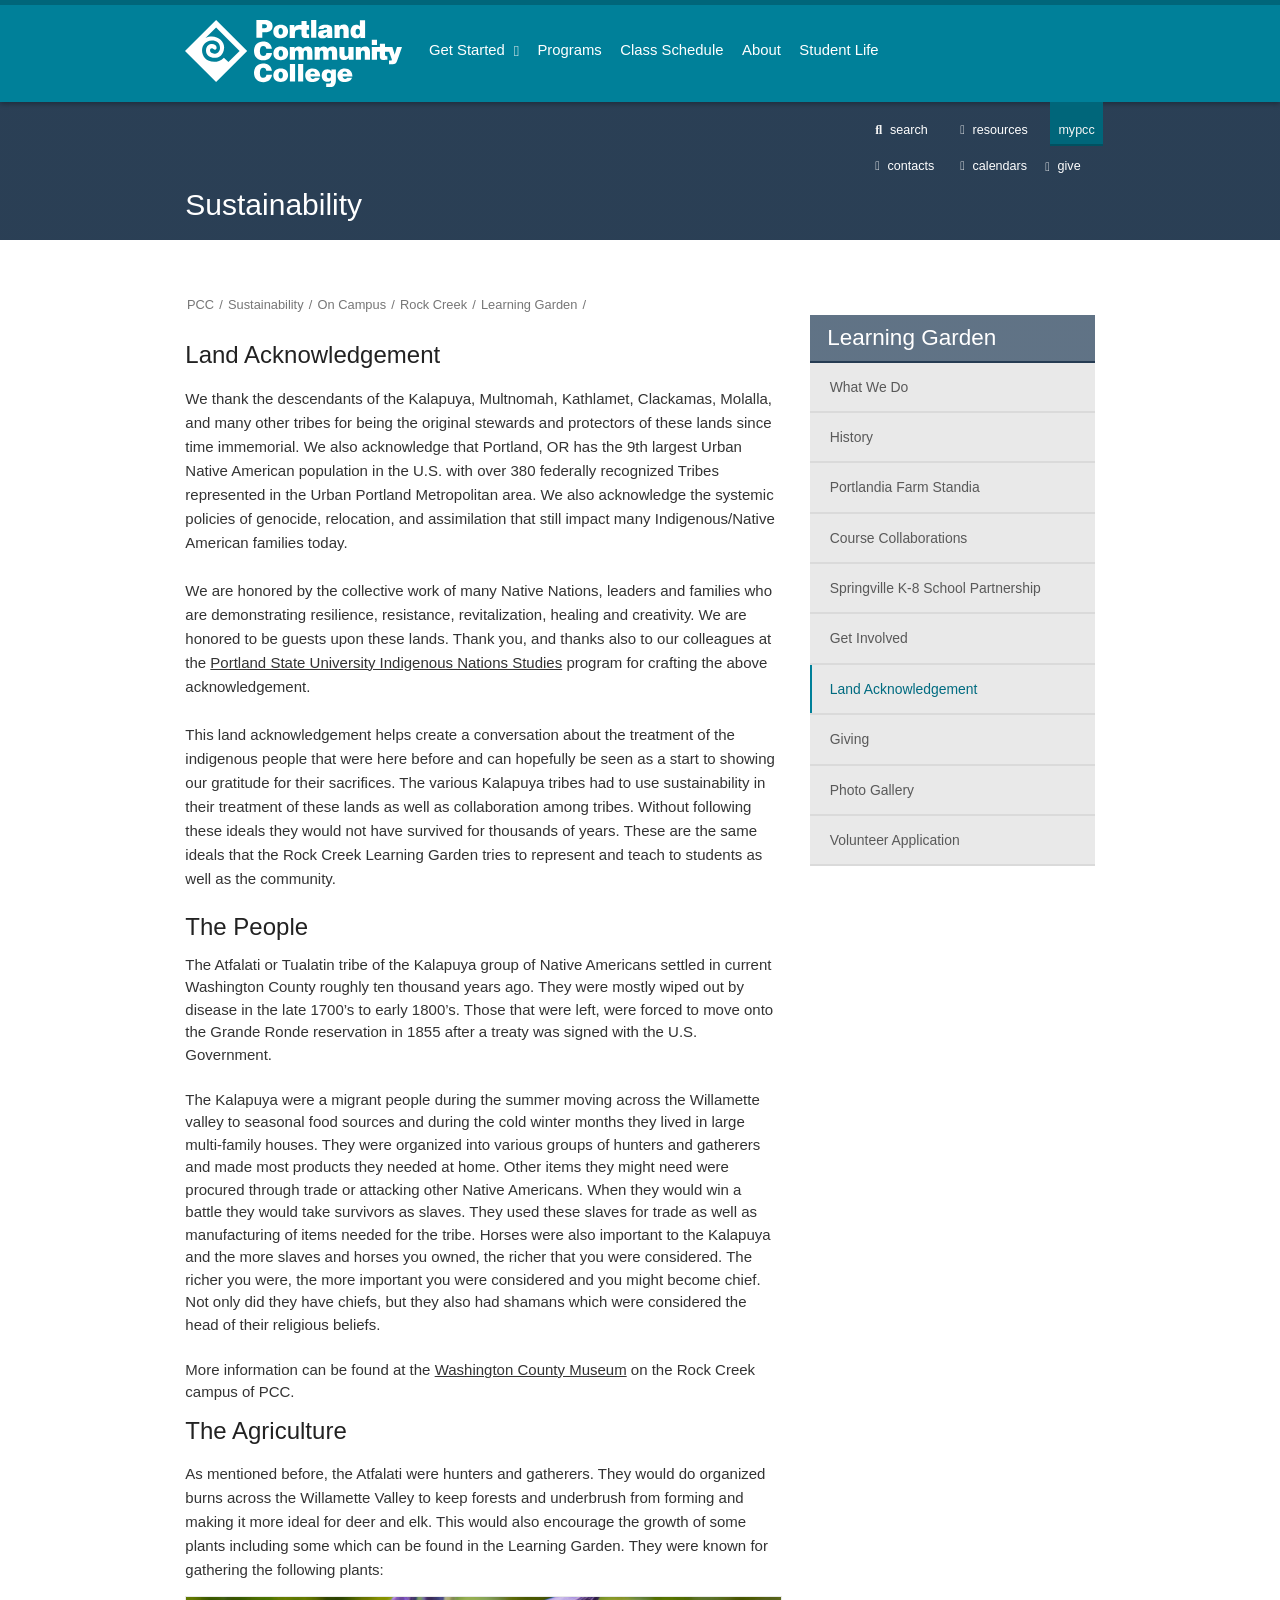
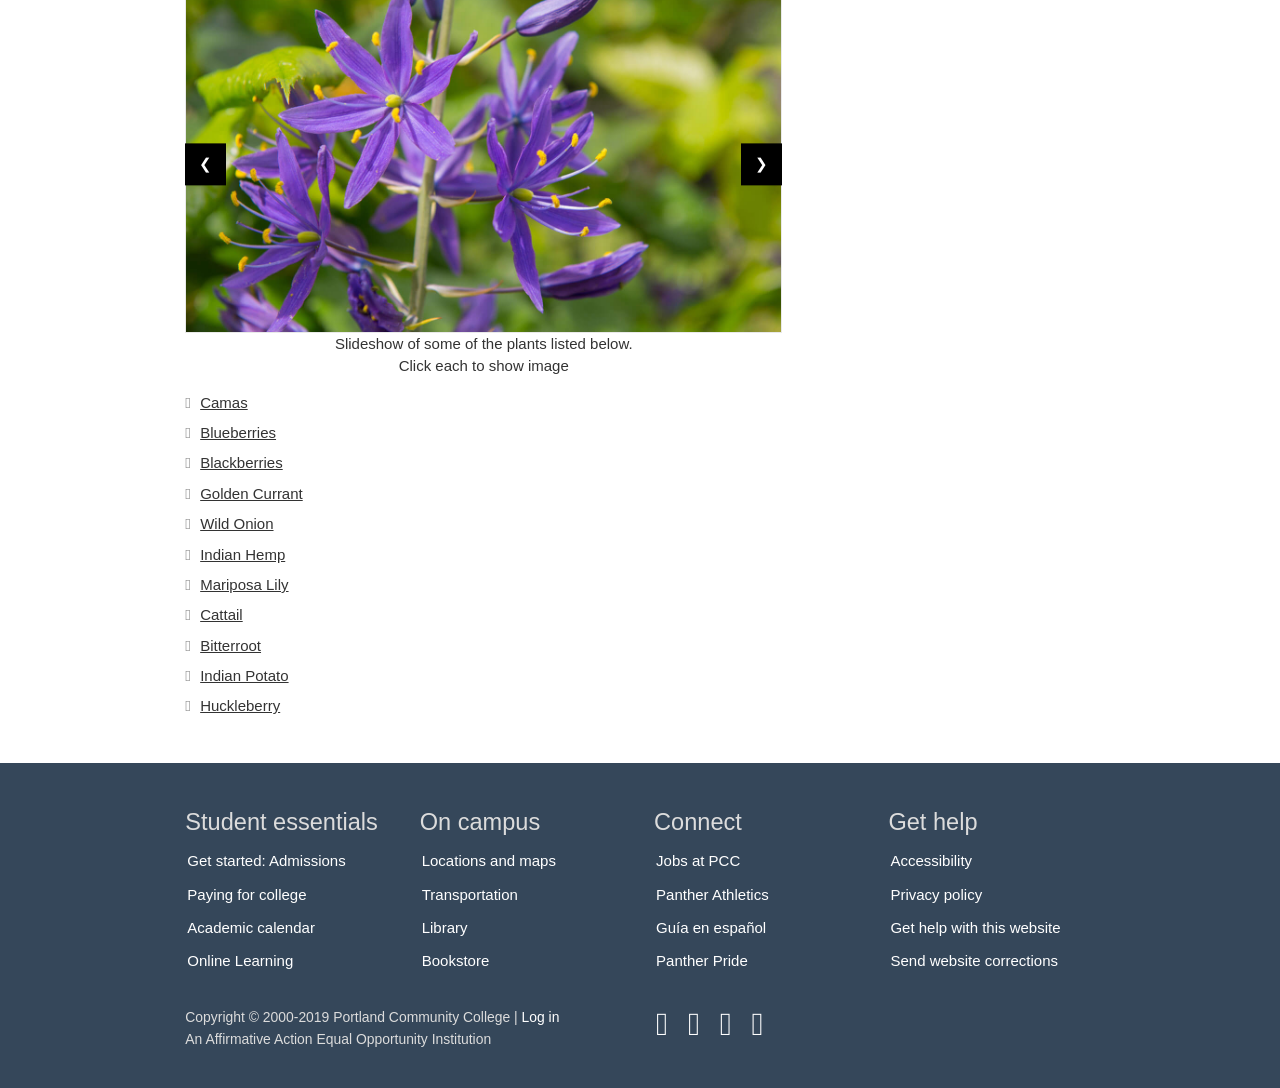
==== commit 11eba875: "added a lot" ====
--- a/index.html
+++ b/index.html
@@ -15,6 +15,8 @@
         <link rel="stylesheet" href="fontawesome-all.min.css">
         <link rel="icon" href="favicon.ico" type="image/x-icon">
         <link rel="shortcut icon" href="favicon.ico">
+        <link rel="stylesheet" href="https://www.w3schools.com/w3css/4/w3.css">
+
 
         				
         <link rel='dns-prefetch' href='//s.w.org' />
@@ -97,46 +99,92 @@
 <div class="small-12 medium-8 columns">
 	<nav id="breadcrumbs"><a href="//www.pcc.edu/">PCC</a> / <a href="https://www.pcc.edu/sustainability/">Sustainability</a> / <a href="https://www.pcc.edu/sustainability/on-campus/">On Campus</a> / <a href="https://www.pcc.edu/sustainability/on-campus/rock-creek/">Rock Creek</a> / <a href="https://www.pcc.edu/sustainability/on-campus/rock-creek/rock-creek-learning-garden/">Learning Garden</a> / </nav>	<a name="pagecontent" id="pagecontent"></a> 
     <h3>Land Acknowledgement</h3>    
-    <!--
-    <p><img class="alignright size-percent-25 wp-image-1606" src="https://www.pcc.edu/sustainability/wp-content/uploads/sites/22/2017/10/studentsinthegarden5.17photobyCoralAvery-250x375.jpg" alt="The Rock Creek Learning Garden" srcset="https://www.pcc.edu/sustainability/wp-content/uploads/sites/22/2017/10/studentsinthegarden5.17photobyCoralAvery-250x375.jpg 250w, https://www.pcc.edu/sustainability/wp-content/uploads/sites/22/2017/10/studentsinthegarden5.17photobyCoralAvery.jpg 333w" sizes="(max-width: 250px) 100vw, 250px" />The Rock Creek Learning Garden is an educational garden promoting interdisciplinary academic achievement, leadership development and sustainable food systems through experiential education and life long learning opportunities. A curricular tool integrated into many academic disciplines on campus, the Garden serves as a living classroom for many classes. With 3.6 acres, a wide variety of plants, growing techniques, soil systems, and produce, we are host to a variety of activities, including classes, events, field trips and research. The garden is a vital hub for health, wellness and a connection to our environment.</p> -->
-    <p> We would like to start this event by acknowledging that the room we are in rests on the traditional village sites of the Multnomah, Kathlamet, Clackamas, bands of the Chinook, Tualatin Kalapuya, Molalla and many other Tribes who made their homes along the Columbia River. Multnomah is a band of Chinooks that lived in this area.
-We thank the descendants of these Tribes for being the original stewards and protectors of these lands since time immemorial. We also acknowledge that Portland, OR has the 9th largest Urban Native American population in the U.S. with over 380 federally recognized Tribes represented in the Urban Portland Metropolitan area. We also acknowledge the systemic policies of genocide, relocation, and assimilation that still impact many Indigenous/Native American families today.
-We are honored by the collective work of many Native Nations, leaders and families who are demonstrating resilience, resistance, revitalization, healing and creativity. We are honored to be guests upon these lands. Thank you, and thanks also to our colleagues at the Portland State University Indigenous Nations Studies Program for crafting this acknowledgement. </p>
-
-    <h3>Who they were</h3>
-    The Atfalati or Tualatin tribe of the Kalapuya group of Native Americans settled in current Washington County roughly ten thousand years ago. They were mostly wiped out by disease in the late 1700’s to early 1800’s. Those that were left, were forced to move onto the Grande Ronde reservation in 1855 after a treaty was signed with the U.S. Government.
-
-
-    <h3>Their culture</h3>
-    <p>The Kalapuya were a migrant people during the summer moving across the Tualatin valley to seasonal food sources and during the cold winter months they lived in large multi-family houses. They were organized into various groups of hunters and gatherers and made most products they needed at home. Other items they might need were procured through trade or attacking other native americans. When they would win a battle they would take survivors as slaves. They used these slaves for trade as well as manufacturing of items needed for the tribe. Horses were also important to the Kalapuya and the more slaves and horses you owned, the richer that you were considered. The richer you were, the more important you were considered and you might become chief. Not only did they have chiefs, but they also had shamans which were considered the head of their religious beliefs.</p>
-<h3>Plants</h3>
-<p> As mentioned before, the Atfalati were hunters and gatherers. They would do organized burns across the Tualatin Valley to keep forests and underbrush from forming and making it more ideal for deer and elk. This would also encourage the growth of some plants</p>
-
-<h5> Here at the Learning Garden...</h5>
-<p> To bring their culture to PCC learning gardenm, we have implemented Kalapuya culture to showcase what they have. Here are some of plants you can find at the learning garden.
+    <p>
+    We thank the descendants of the Kalapuya, Multnomah, Kathlamet, Clackamas, Molalla, and many other tribes for being the original stewards and protectors of these lands since time immemorial. We also acknowledge that Portland, OR has the 9th largest Urban Native American population in the U.S. with over 380 federally recognized Tribes represented in the Urban Portland Metropolitan area. We also acknowledge the systemic policies of genocide, relocation, and assimilation that still impact many Indigenous/Native American families today.<br><br>
+    We are honored by the collective work of many Native Nations, leaders and families who are demonstrating resilience, resistance, revitalization, healing and creativity. We are honored to be guests upon these lands. Thank you, and thanks also to our colleagues at the <a href='https://www.pdx.edu/nas/indigenous-nations-studies' target='__blank'>Portland State University Indigenous Nations Studies</a> program for crafting the above acknowledgement.<br><br>
+This land acknowledgement helps create a conversation about the treatment of the indigenous people that were here before and can hopefully be seen as a start to showing our gratitude for their sacrifices.  The various Kalapuya tribes had to use sustainability in their treatment of these lands as well as collaboration among tribes. Without following these ideals they would not have survived for thousands of years. These are the same ideals that the Rock Creek Learning Garden tries to represent and teach to students as well as the community.
+    </p>
+    <h3>The People</h3>
+    The Atfalati or Tualatin tribe of the Kalapuya group of Native Americans settled in current Washington County roughly ten thousand years ago. They were mostly wiped out by disease in the late 1700’s to early 1800’s. Those that were left, were forced to move onto the Grande Ronde reservation in 1855 after a treaty was signed with the U.S. Government. <br><br>
+
+    The Kalapuya were a migrant people during the summer moving across the Willamette valley to seasonal food sources and during the cold winter months they lived in large multi-family houses. They were organized into various groups of hunters and gatherers and made most products they needed at home. Other items they might need were procured through trade or attacking other Native Americans. When they would win a battle they would take survivors as slaves. They used these slaves for trade as well as manufacturing of items needed for the tribe. Horses were also important to the Kalapuya and the more slaves and horses you owned, the richer that you were considered. The richer you were, the more important you were considered and you might become chief. Not only did they have chiefs, but they also had shamans which were considered the head of their religious beliefs.<br><br>
+
+    More information can be found at the <a target='__blank' href='http://www.washingtoncountymuseum.org/home/exhibits/kalapuya/'>Washington County Museum</a> on the Rock Creek campus of PCC.
+
+
+
+    <h3>The Agriculture</h3>
+    <p>
+    As mentioned before, the Atfalati were hunters and gatherers. They would do organized burns across the Willamette Valley to keep forests and underbrush from forming and making it more ideal for deer and elk. This would also encourage the growth of some plants including some which can be found in the Learning Garden. They were known for gathering the following plants:
+    </p>
+
+<div class="w3-content w3-display-container">
+  <img class="mySlides" src="pics/camas.jpg" style="width:100%">
+  <img class="mySlides" src="pics/blackberry.jpg" style="width:100%">
+  <img class="mySlides" src="pics/blueberry.jpg" style="width:100%">
+  <img class="mySlides" src="pics/goldencurrant.jpg" style="width:100%">
+  <img class="mySlides" src="pics/groundnuts.jpg" style="width:100%">
+  <img class="mySlides" src="pics/indianhemp.jpg" style="width:100%">
+  <img class="mySlides" src="pics/Lomatium.jpg" style="width:100%">
+  <img class="mySlides" src="pics/mariposalily.jpg" style="width:100%">
+  <img class="mySlides" src="pics/wildonions.jpg" style="width:100%">
+  <img class="mySlides" src="pics/cattail.jpg" style="width:100%">
+  <img class="mySlides" src="pics/bitterroot.jpg" style="width:100%">
+  <img class="mySlides" src="pics/huckleberry.jpg" style="width:100%">
+
+
+  <button class="w3-button w3-black w3-display-left" onclick="plusDivs(-1)">&#10094;</button>
+  <button class="w3-button w3-black w3-display-right" onclick="plusDivs(1)">&#10095;</button>
+</div>
+<center>Slideshow of some of the plants listed below.</center>
+<center>Click each to show image</center>
+<script>
+var slideIndex = 1;
+showDivs(slideIndex);
+
+function plusDivs(n) {
+  showDivs(slideIndex += n);
+}
+
+function setN(n) {
+    slideIndex = n;
+    showDivs(n);
+}
+function showDivs(n) {
+  var i;
+  var x = document.getElementsByClassName("mySlides");
+  if (n > x.length) {slideIndex = 1}
+  if (n < 1) {slideIndex = x.length}
+  for (i = 0; i < x.length; i++) {
+    x[i].style.display = "none";  
+  }
+  x[slideIndex-1].style.display = "block";  
+}
+</script>
+
 <div class="open-sesame">
-<h4>Camas</h4>
+<h4 onClick="setN(1)">Camas</h4>
 <p> the bulbs were dried and cooked. After it was cooked, the Atfalati would grind it into a flour that was used to make cakes that were stored for winter.</p>
-<h4>Blueberries</h4>
-<p> plants</p>
-<p>these berries are common in North America and considered healthy.
-<p> plant</p>
-<h4>Golden Currant</h4>
-<p> plant</p>
-<p> hese berries were not only used for food, but for medicinal purposes. </p>
-<p> plant</p>
-<h4>Indian Hemp</h4>
-<p> plant</p>
-<h4>Mariposa Lily</h4>
-<p> plant</p>
-<h4>Bulrush</h4>
-<p> plant</p>
-<h4>Bitterroot</h4>
-<p> plant</p>
-<h4>Indian Potato</h4>
-<p> plant</p>
-<h4>Bare-stemmed Lomatium</h4>
-<p> plant</p>
+<h4 onClick="setN(3)">Blueberries</h4>
+<p>these berries are common in North America and considered healthy.<p/>
+<h4 onClick="setN(2)">Blackberries</h4>
+<p>They were eaten raw and also boiled to make a drink by the Kalapuya.</p>
+<h4 onClick="setN(4)">Golden Currant</h4>
+<p> hese berries were not only used for food, but for medicinal purposes.</p>
+<h4 onClick="setN(9)">Wild Onion</h4>
+<p>Different types are found locally and eaten either raw or cooked.</p>
+<h4 onClick="setN(6)">Indian Hemp</h4>
+<p>While poisonous, it was mostly used for clothing and making bows.</p>
+<h4 onClick="setN(8)">Mariposa Lily</h4>
+<p>The bulbs were eaten as food and used as medicine.</p>
+<h4 onClick='setN(10)'>Cattail</h4>
+<p>This was a year round source of food for the Kalapuya.</p>
+<h4 onClick="setN(11)">Bitterroot</h4>
+<p>A small herb used for food.</p>
+<h4 onClick="setN(5)">Indian Potato</h4>
+<p> While the name is misleading, these are a type of carrot.</p>
+<h4 onClick="setN(12)">Huckleberry</h4>
+<p>Another berry used for food and medicinal purposes. They were also sun-dried and used during the winter, while the leaves were used to make tea.</p>
 </div>
 </div> <!--end content--> 
 
@@ -220,8 +268,10 @@
 	</footer>
 
     <!--[if gt IE 8]><!--> 
-    <script type='text/javascript' src='https://www.pcc.edu/_source-v6/vendor/jquery-2.1.1/jquery.min.js?ver=5.2'></script>
-<script type='text/javascript' src='https://www.pcc.edu/sustainability/wp-includes/js/wp-embed.min.js?ver=5.2'></script>
+    <!--<script type='text/javascript' src='https://www.pcc.edu/_source-v6/vendor/jquery-2.1.1/jquery.min.js?ver=5.2'></script> -->
+    <!--<script type='text/javascript' src='https://www.pcc.edu/sustainability/wp-includes/js/wp-embed.min.js?ver=5.2'></script> -->
+    <script type='text/javascript' src='jquery.min.js'></script>
+    <script type='text/javascript' src='wp-embed.min.js'></script> 
     <script src="foundation.min.js"></script> 
     <script src="pcc-wordpress.min.js"></script>
 	<script>$(document).foundation();</script>
--- a/style.min.css
+++ b/style.min.css
@@ -1 +1 @@
-@charset "UTF-8";@import url(stylesheet.css);@import url(stylesheet.css);@import url(contribute.css);h1,h2,h3,h4,h5,h6{font-family:open_sanslight,Helvetica,Arial,sans-serif;font-style:normal;font-weight:400;margin:1.25em 0 0}h1 a,h2 a,h3 a,h4 a,h5 a,h6 a{font-family:open_sanslight,Helvetica,Arial,sans-serif;font-style:normal;font-weight:400}h1 em,h1 i,h2 em,h2 i,h3 em,h3 i,h4 em,h4 i,h5 em,h5 i,h6 em,h6 i{font-family:open_sanslight,Helvetica,Arial,sans-serif;font-style:normal;font-weight:400}h1 b,h1 strong,h2 b,h2 strong,h3 b,h3 strong,h4 b,h4 strong,h5 b,h5 strong,h6 b,h6 strong{font-family:open_sanslight,Helvetica,Arial,sans-serif;font-style:normal;font-weight:400}h1{font-size:2em}h2{font-size:2.42857em}h3{font-size:2.21429em}h4{font-size:1.85714em}h5{font-size:1.57143em}h6{font-family:open_sansregular,Helvetica,Arial,sans-serif;font-style:normal;font-weight:400;font-size:1.21429em}.alignright+h3,.callout-50+h3{margin-top:0}.style-heading{margin-top:60px}.style-heading::before{color:#008099;content:"";font-family:FontAwesome;font-size:1em;padding-right:.313em}p{font-family:open_sansregular,Helvetica,Arial,sans-serif;font-style:normal;font-weight:400;font-size:1em;margin:0 0 .313em;padding:.313em 0 .625em;text-rendering:auto}b,strong{font-family:open_sanssemibold,Helvetica,Arial,sans-serif;font-style:normal;font-weight:400}em,i{font-family:open_sansitalic,Helvetica,Arial,sans-serif;font-style:normal;font-weight:400}.section{margin-left:1.5625em!important}.fineprint{font-family:open_sansitalic,Helvetica,Arial,sans-serif;font-style:normal;font-weight:400;color:#595959;font-size:.92857em}.fineprint a{font-family:open_sansitalic,Helvetica,Arial,sans-serif;font-style:normal;font-weight:400}.address{font-size:.92857em;line-height:1.5;margin:.9375em}.canceled{color:#767676;text-decoration:line-through}.canceled span{font-family:open_sansitalic,Helvetica,Arial,sans-serif;font-style:normal;font-weight:400;color:#9e0c0f;display:inline-block;padding-left:.313em}a{font-family:open_sansregular,Helvetica,Arial,sans-serif;font-style:normal;font-weight:400;color:#006b80;font-size:1em;text-decoration:underline}a:focus,a:link:focus,a:visited:focus{color:#7b321a}a:hover,a:link:hover,a:visited:hover{color:#162330}a:visited{color:#008099}a:link:active,a:visited:active{color:#263c53}a.current{color:#006b80;cursor:default!important;text-decoration:none!important}a:not([href]){color:#333;text-decoration:none}a:not([href]):focus,a:not([href]):hover{color:#333;cursor:default;text-decoration:none}a:hover b,a:hover strong,b a,b a:hover,strong a,strong a:hover{font-family:open_sanssemibold,Helvetica,Arial,sans-serif;font-style:normal;font-weight:400;font-family:open_sanssemibold,Helvetica,Arial,sans-serif!important}em.link-type{font-family:open_sansregular,Helvetica,Arial,sans-serif;font-style:normal;font-weight:400;color:#7b321a;font-variant:small-caps}.pull-this-show cite,.pullquote cite,blockquote cite,blockquote p cite,cite.byline{color:#595959;display:block;font-size:.92857em;font-style:normal;margin:.313em .9375em 0 0!important;text-align:right}.pull-this-show cite::before,.pullquote cite::before,blockquote cite::before,cite.byline::before{content:" — "}.pull-this-show,.pullquote,blockquote,blockquote p{font-family:open_sansitalic,Helvetica,Arial,sans-serif;font-style:normal;font-weight:400;border-left:1px solid #008099;color:#595959;margin:.9375em}.pull-this-show p,.pullquote p,blockquote p,blockquote p p{border:none;margin:0}blockquote{padding-left:1.875em!important}.pull-this-show,.pullquote{float:right;padding-left:1.25em;padding-top:.625em!important;width:50%}.pull-this-show::before,.pullquote::before{color:#c1c1c1;content:"\f10d";font-family:FontAwesome;font-size:1.85714em;line-height:0;margin:0 .9375em 0 0}#comment-section dl.commentlist dt::before,.pull-this-show:before,.pullquote::before{font-weight:900}q{quotes:'"' '"' "'" "'"}ol,ul{font-family:open_sansregular,Helvetica,Arial,sans-serif;font-style:normal;font-weight:400;font-size:1em;margin:.625em 0 .313em 1.875em}ol li,ul li{padding:0 0 .625em;margin:0}ol ol,ol ul,ul ol,ul ul{margin-top:0}ol ol li,ol ul li,ul ol li,ul ul li{margin-top:0;padding:.313em 0 0}ol p,ul p{margin:0;padding:0}ol img,ul img{margin:.625em 0}ol.list-style-none,ol.no-bullets,ul.list-style-none,ul.no-bullets{list-style:none;margin-left:0!important}.degrees,.degrees dt,.degrees li li{font-family:open_sanssemibold,Helvetica,Arial,sans-serif;font-style:normal;font-weight:400}.degrees dd{font-family:open_sansregular,Helvetica,Arial,sans-serif;font-style:normal;font-weight:400}ul.yes-no{list-style:none}ul.yes-no li{margin-bottom:.625em}ul.yes-no .no::before,ul.yes-no .yes::before{font-weight:900;margin:.125em .313em 0 -1.25em;position:relative;top:.125em}ul.yes-no .yes::before{color:#1c8464;content:"";font-family:FontAwesome;font-size:1.57143em}ul.yes-no .no::before{color:#9e0c0f;content:"";font-family:FontAwesome;font-size:1.42857em}.indexlist ul{list-style:none;margin:.9375em 0 .625em}.indexlist h4{border-bottom:1px solid #c1c1c1;clear:left;padding-bottom:.313em;width:100%}.indexlist li{float:left;margin:0 .625em 0 0;width:46%}.indexlist a:link,.indexlist a:visited{text-decoration:none}.indexlist a:active,.indexlist a:focus,.indexlist a:hover{text-decoration:underline!important}.indexlist ul::after,.indexlist::after{clear:both;content:"";display:block}.columns .azIndex,.columns .azSections{font-family:open_sanssemibold,Helvetica,Arial,sans-serif;font-style:normal;font-weight:400}.columns .azIndex a:focus,.columns .azIndex a:hover,.columns .azSections a:focus,.columns .azSections a:hover{background:#35475a!important;color:#fff!important}.columns .azSections ul{margin-left:5px!important}.columns .azIndex a{font-family:open_sanssemibold,Helvetica,Arial,sans-serif;font-style:normal;font-weight:400;font-size:1em!important}.columns .azIndex li.jxAzEmpty a,.columns .azIndex li.jxAzInactive a{color:#696969!important;opacity:1!important}.columns .azIndex li.jxAzEmpty a:focus,.columns .azIndex li.jxAzEmpty a:hover,.columns .azIndex li.jxAzInactive a:focus,.columns .azIndex li.jxAzInactive a:hover{background:#c1c1c1!important;color:#4f4f4f!important}ol#central-steps,ol.central-steps{counter-reset:li;list-style:none;margin:1.5625em 0 1.5625em 2.5em}ol#central-steps h3,ol#central-steps h4,ol#central-steps h5,ol.central-steps h3,ol.central-steps h4,ol.central-steps h5{font-size:1.42857em;margin:0;position:relative;width:50%;z-index:1}ol#central-steps h3::before,ol#central-steps h4::before,ol#central-steps h5::before,ol.central-steps h3::before,ol.central-steps h4::before,ol.central-steps h5::before{-webkit-border-radius:1.5625em 1.5625em 1.5625em 1.5625em;-moz-border-radius:1.5625em 1.5625em 1.5625em 1.5625em;border-radius:1.5625em 1.5625em 1.5625em 1.5625em;font-family:open_sansitalic,Helvetica,Arial,sans-serif;font-style:normal;font-weight:400;background:#e9e9e9;border:1px solid #c1c1c1;color:#c1c1c1;content:counter(li,decimal);counter-increment:li;font-size:1.57143em;height:1.5625em;left:-1.25em;padding-top:1px;position:absolute;text-align:center;top:-.625em;width:1.5625em;z-index:-1}div#central-steps,div.central-steps{counter-reset:li;list-style:none;margin:1.5625em 0 1.5625em 2.5em}div#central-steps>h3,div#central-steps>h4,div#central-steps>h5,div.central-steps>h3,div.central-steps>h4,div.central-steps>h5{font-size:1.42857em;margin:0;position:relative;width:50%;z-index:1}div#central-steps>h3::before,div#central-steps>h4::before,div#central-steps>h5::before,div.central-steps>h3::before,div.central-steps>h4::before,div.central-steps>h5::before{-webkit-border-radius:1.5625em 1.5625em 1.5625em 1.5625em;-moz-border-radius:1.5625em 1.5625em 1.5625em 1.5625em;border-radius:1.5625em 1.5625em 1.5625em 1.5625em;font-family:open_sansitalic,Helvetica,Arial,sans-serif;font-style:normal;font-weight:400;background:#e9e9e9;border:1px solid #c1c1c1;color:#c1c1c1;content:counter(li,decimal);counter-increment:li;font-size:1.57143em;height:1.5625em;left:-1.25em;padding-top:1px;position:absolute;text-align:center;top:-.625em;width:1.5625em;z-index:-1}div#central-steps .tabs .tabhead,div.central-steps .tabs .tabhead{position:absolute}div#central-steps .tabs h3,div#central-steps .tabs h4,div#central-steps .tabs h5,div.central-steps .tabs h3,div.central-steps .tabs h4,div.central-steps .tabs h5{counter-reset:li}div#central-steps .tabs h5,div.central-steps .tabs h5{font-size:1.78571em}div#central-steps .tabs h5::before,div.central-steps .tabs h5::before{background:0 0;border:none;content:"";height:0;width:0}div#central-steps.central-steps-full>h3,div#central-steps.central-steps-full>h4,div#central-steps.central-steps-full>h5,div.central-steps.central-steps-full>h3,div.central-steps.central-steps-full>h4,div.central-steps.central-steps-full>h5{width:auto}ol#central-steps>li,ol.central-steps>li{padding-bottom:1.5625em}div#central-steps,div.central-steps{margin-top:50px}div#central-steps>h3,div#central-steps>h4,div#central-steps>h5,div.central-steps>h3,div.central-steps>h4,div.central-steps>h5{margin-top:25px}.central-steps-full h5{width:auto!important}.central-steps ol li{padding-bottom:1.875em}.central-steps ol li:last-of-type{padding-bottom:0}.central-steps ol li ol li,.central-steps ol li ul li{padding-bottom:.625em}dl{font-family:open_sansregular,Helvetica,Arial,sans-serif;font-style:normal;font-weight:400;font-size:1em;margin:.625em 0 .313em 0}dl dt{font-family:open_sanssemibold,Helvetica,Arial,sans-serif;font-style:normal;font-weight:400;margin:0}dl dt h1 a,dl dt h2 a,dl dt h3 a,dl dt h4 a,dl dt h5 a,dl dt h6 a{color:#006b80}dl dt h1 a:focus,dl dt h1 a:hover,dl dt h2 a:focus,dl dt h2 a:hover,dl dt h3 a:focus,dl dt h3 a:hover,dl dt h4 a:focus,dl dt h4 a:hover,dl dt h5 a:focus,dl dt h5 a:hover,dl dt h6 a:focus,dl dt h6 a:hover{color:#162330}dl dt a,dl dt a:focus,dl dt a:hover{font-family:open_sanssemibold,Helvetica,Arial,sans-serif;font-style:normal;font-weight:400;font-family:open_sanssemibold,Helvetica,Arial,sans-serif!important}dl dd{margin-bottom:.9375em}dl dd p.address{font-size:1em}dl.dictionary dt{line-height:1.5625em;margin:0}dl.dictionary dl.dictionary{clear:left}dl.concise dt{clear:left;display:block;float:left;line-height:1.5625em;margin:0 .625em 0 0}dl.concise dd{margin-bottom:.313em}dl.concise dl.concise{clear:left}dl ol,dl ul{font-size:1em;padding-top:.625em}#error-notice dl.concise{background:#e9e9e9;border-bottom:2px solid #cacaca;color:#333;padding:1.25em;width:50%}a.button,button{font-family:open_sansregular,Helvetica,Arial,sans-serif;font-style:normal;font-weight:400;background:#008099;border:none;border-bottom:2px solid #005e70;color:#fff;cursor:pointer;font-size:14px;margin:0 0 .9375em;padding:.625em .9375em!important;text-align:center;text-decoration:none!important;-webkit-transition:none;-moz-transition:none;-ms-transition:none;-o-transition:none;transition:none}a.button:active,a.button:focus,a.button:hover,button:active,button:focus,button:hover{-webkit-transition:none;-moz-transition:none;-ms-transition:none;-o-transition:none;transition:none;background:#263c53!important;border-bottom:2px solid #1e2f42!important;color:#fff!important}a.button i,button i{padding-left:.625em}a.button .link-type,button .link-type{height:1px;left:-9999px;overflow:hidden;position:absolute}.button.enroll-button{background:#1c8464;border-color:#186f54;display:block;font-size:1.28571em!important;margin:.625em .9375em!important;text-align:center!important}.button.enroll-button:focus,.button.enroll-button:hover{background:#263c53}.callout .button.callout-action{bottom:.9375em;left:.9375em;position:absolute;right:.9375em}i.round{background:#008099;border-radius:50%;color:#fff;display:inline-block;font-size:2.14286em;height:80px;line-height:80px;margin:.313em;padding:0!important;text-align:center;vertical-align:middle;width:80px!important}i.round.alignleft,i.round.alignright,i.round.imgleft,i.round.imgright{margin:.313em!important}i.round-small{font-size:1.28571em;height:40px;line-height:40px;width:40px!important}a i.round{cursor:pointer;display:block;text-decoration:none}a:focus i.round,a:hover i.round{background:#162330}pre{border:1px dashed #c1c1c1;margin:.9375em 0;overflow:scroll;padding:.625em;width:100%}code,kbd{background:0 0;border:none;color:#008099;line-height:.9375em;padding:0;width:auto}samp{font-family:open_sansitalic,Helvetica,Arial,sans-serif;font-style:normal;font-weight:400;color:#008099}@media only screen and (max-width:40em){.indexlist li{float:none;width:100%}blockquote.pullquote,blockquote.size-percent-25,blockquote.size-percent-50{width:100%!important}.section{width:auto}ol#central-steps h4,ol#central-steps h5,ol.central-steps h4,ol.central-steps h5{width:auto}}html{font-size:100%}body{font-family:open_sansregular,Helvetica,Arial,sans-serif;font-style:normal;font-weight:400;background-color:#35475a;color:#333;cursor:unset;font-size:.9em;margin:0;padding:0}#content{background:#fff;padding:55px 0 2.1875em}#content .row .columns .row{margin-top:.625em;margin-bottom:.313em}body.auto-draft #content,body.draft #content,body.future #content,body.pending #content{background:url(/_source-v6/images/draft-watermark.png) #fff}#breadcrumbs{color:#767676;font-size:.85714em;margin:0 0 1.875em;padding:0}#breadcrumbs a{color:#767676;padding:0 .125em;text-decoration:none}#breadcrumbs a:focus,#breadcrumbs a:hover{color:#333;text-decoration:underline}#breadcrumbs+*{margin-top:0;padding-top:0}div.col,div.col2{margin-bottom:.9375em;width:48%}div.col{float:left}div.col2{float:right}div.col2:after{clear:both;content:".";display:block;visibility:hidden}#wpadminbar form{background:inherit!important;border:inherit!important;padding:inherit!important}#adminbar-search{color:#ccc!important}@media screen and (max-width:600px){#wpadminbar{top:-46px}}.public-hide{display:none}#signup-content #signup-welcome p:last-child{display:none}#wp-login a{color:#fff;text-decoration:none}#wp-login a:focus,#wp-login a:hover{text-decoration:underline}.clear{clear:both}.clearfix:after,.clearfix:before{content:"";display:table}.clearfix:after{clear:both}.hidden,.hide,hr{display:none;margin:0!important;visibility:hidden}.visually-hide{height:1px;left:-9999px;overflow:hidden;position:absolute}a.visually-show .visually-hide{left:auto;position:relative}:focus{-moz-outline-style:none;outline-color:-moz-use-text-color;outline-style:none;outline-width:0}img.inline{display:inline!important}.clickable{cursor:pointer;text-decoration:underline}body:after{content:url(../images/logo-print.png);display:none}@media only screen and (min-width:40.063em) and (max-width:64em){#content{padding-top:27px}}@media only screen and (max-width:40em){#content .row .columns .row{margin-top:0}#content{padding-top:.9375em}#breadcrumbs{margin-bottom:1.5625em}div.col,div.col2{float:none!important;width:100%!important}div.col{margin-bottom:0!important}}@media only screen and (min-width:320px) and (max-width:1200px){html{-webkit-text-size-adjust:100%}}#skip{height:1px;left:-9999px;position:absolute;overflow:hidden;top:auto;width:1px}#skip:focus{color:#fff;height:auto;position:static;width:auto}#sitewide-header{background:#008099;border-top:5px solid #00667a}#sitewide-header .show-for-medium-up{padding-left:0}#sitewide-header div.columns:first-of-type{padding-right:0}#sitewide-header .small-12.medium-3.large-3.columns{position:relative;z-index:2}#sitewide-header .small-12.columns.show-for-small-only{position:relative;z-index:1}#sitewide-header .medium-7{padding-right:0}#sitewide-header{-webkit-box-shadow:0 2px 5px rgba(0,0,0,.3);-moz-box-shadow:0 2px 5px rgba(0,0,0,.3);box-shadow:0 2px 5px rgba(0,0,0,.3);position:relative;z-index:100}#sitewide-header h1{margin:0}#sitewide-header h1 img{border:none;height:auto;margin:15px 0;width:217px}#sitewide-header h1 a:focus img{background:#00667a}#sitewide-header h1 a:hover img{background:0 0}#sitewide-header .top-bar .title-area a.active,#sitewide-header .top-bar .title-area a:focus,#sitewide-header .top-bar .title-area a:hover,#sitewide-header .top-bar.expanded .title-area a{color:#fff;text-decoration:none}#sitewide-header .top-bar .title-area a span::after,#sitewide-header .top-bar .title-area a:focus span::after,#sitewide-header .top-bar .title-area a:hover span::after,#sitewide-header .top-bar.expanded .toggle-topbar.menu-icon a span::after{box-shadow:0 0 0 0 rgba(255,255,255,0),0 0 0 0 rgba(255,255,255,0),0 0 0 0 rgba(255,255,255,0)}#sitewide-header .top-bar{-webkit-transition:max-height .7s ease-in-out;-moz-transition:max-height .7s ease-in-out;-ms-transition:max-height .7s ease-in-out;-o-transition:max-height .7s ease-in-out;transition:max-height .7s ease-in-out;background:0 0;height:auto;max-height:45px}#sitewide-header .top-bar .toggle-topbar.menu-icon{margin:0;top:0}#sitewide-header .top-bar .toggle-topbar.menu-icon a{height:45px;line-height:45px}#sitewide-header .top-bar .title-area a{padding:0;text-decoration:none}#sitewide-header .top-bar .title-area a span::after{height:2px;top:auto;width:100%}#sitewide-header .top-bar .top-bar-section{display:inline-block;width:100%}#sitewide-header .top-bar .top-bar-section ul li{background:0 0;padding:0}#sitewide-header .top-bar .top-bar-section ul li:not(.has-form) a:not(.button),#sitewide-header .top-bar .top-bar-section ul li:not(.has-form) a:not(.button):focus,#sitewide-header .top-bar .top-bar-section ul li:not(.has-form) a:not(.button):hover{background:0 0;height:auto!important;line-height:0;list-style:none;padding:0}#sitewide-header .top-bar .top-bar-section ul li a{font-family:open_sanslight,Helvetica,Arial,sans-serif;font-style:normal;font-weight:400;font-size:1em;padding:.625em;text-decoration:none}#sitewide-header .top-bar .top-bar-section ul li a:active,#sitewide-header .top-bar .top-bar-section ul li a:focus,#sitewide-header .top-bar .top-bar-section ul li a:hover{background:#365576}#sitewide-header .top-bar .top-bar-section ul li a.mypcc{background:#00667a;border-bottom:2px solid #000;color:#333}#sitewide-header .top-bar .top-bar-section ul li a.mypcc:focus,#sitewide-header .top-bar .top-bar-section ul li a.mypcc:hover{text-decoration:underline}#sitewide-header .top-bar .top-bar-section .has-dropdown>a::after{border:none!important;color:#f5f5f5;font-family:FontAwesome;font-size:1em;font-weight:900;height:auto;margin-right:0;width:auto}#sitewide-header #hnav li a{color:#fff;font-size:.78571em;height:.9375em;padding:.313em .625em;text-decoration:none;text-transform:lowercase}#sitewide-header #hnav li a:active span,#sitewide-header #hnav li a:focus span,#sitewide-header #hnav li a:hover span{text-decoration:underline}#sitewide-header #hnav li a#calendars::before,#sitewide-header #hnav li a#contacts::before,#sitewide-header #hnav li a#give::before,#sitewide-header #hnav li a#resources::before,#sitewide-header #hnav li a#search::before{color:#f5f5f5;content:"";font-family:FontAwesome;font-size:1em;display:inline-block;display:inline-block;font-weight:900;padding-right:.625em}#sitewide-header #hnav li a#resources::before,#sitewide-header #hnav li a.resources::before{content:"\f15d"}#sitewide-header #hnav li a#contacts::before,#sitewide-header #hnav li a.contacts::before{content:"\f0e0"}#sitewide-header #hnav li a#calendars::before,#sitewide-header #hnav li a.calendars::before{content:"\f073"}#sitewide-header #hnav li a#give::before,#sitewide-header #hnav li a.give::before{content:"\f004";font-size:1em;position:relative;top:1px}#sitewide-header #hnav li a#mypcc,#sitewide-header #hnav li a.mypcc{background:#00667a;border-bottom:2px solid #005161;color:#f5f5f5;line-height:1;height:auto;margin:7px 0 0 .313em;padding:13px 8px 10px;width:auto}#sitewide-header #hnav li a#mypcc:focus,#sitewide-header #hnav li a#mypcc:hover,#sitewide-header #hnav li a.mypcc:focus,#sitewide-header #hnav li a.mypcc:hover{background:#263c53;border-bottom:2px solid #1e2f42;text-decoration:none}#sitewide-header #gnav{margin:45px 0 0}#sitewide-header #gnav li:last-of-type a{padding-right:0}#sitewide-header #gnav a{font-family:open_sanslight,Helvetica,Arial,sans-serif;font-style:normal;font-weight:400;color:#fff;font-size:.92857em;padding:0 .625em;text-decoration:none}#sitewide-header #gnav a:focus,#sitewide-header #gnav a:hover{text-decoration:underline}#sitewide-header .top-bar.expanded{max-height:900px}#sitewide-header .top-bar.expanded .title-area{background:0 0}#sitewide-header .top-bar.expanded .toggle-topbar.menu-icon{margin-right:0}#sitewide-header .top-bar.expanded .toggle-topbar.menu-icon a span::after{margin-top:-6px}#sitewide-header .top-bar.expanded .dropdown .title.back.js-generated h5{font-size:1em}#sitewide-header .top-bar.expanded .dropdown .title.back.js-generated a{color:#e9e9e9;text-decoration:underline}#sitewide-header .top-bar.expanded .dropdown .title.back.js-generated a::before{font-weight:900}#sitewide-header .top-bar.expanded .dropdown li.label{color:#767676;font-size:.78571em;margin:1.25em 0 .313em;text-align:left}#sitewide-header .top-bar.expanded .dropdown li.label:first-of-type{margin-top:0}#secondary-header{background-size:cover;padding:.9375em 1.25em}#secondary-header.with-horizontal-nav{background-size:cover;padding:.9375em 0 55px}#secondary-header #page-title{padding:0 .9375rem}#secondary-header #page-title h2{color:#fff;margin:0}#secondary-header #page-title a{text-decoration:none}#secondary-header #page-title a:focus,#secondary-header #page-title a:hover{text-decoration:none}#secondary-header #page-title a h2{color:#fff;margin:0}#secondary-header #page-title p{color:#dbdbdb;font-size:.92857em;margin:0 0 .625em;padding:0}#secondary-header #page-title p a{color:#dbdbdb;margin-bottom:.125em;text-decoration:underline}#secondary-header #page-title p a:focus,#secondary-header #page-title p a:hover{color:#c1c1c1;text-decoration:underline}#secondary-header #page-title p a:focus .link-type,#secondary-header #page-title p a:hover .link-type{color:#c1c1c1}#secondary-header #page-title .link-type{color:#dbdbdb}#secondary-header #page-title .link-type:focus,#secondary-header #page-title .link-type:hover{color:#c1c1c1}#secondary-header #page-title div.columns:first-of-type{padding-left:0}#secondary-header #page-title div.columns:last-of-type{padding-right:0}.contain-to-grid{background:rgba(67,83,99,.85);margin-top:-55px}.top-bar#horizontal{background:0 0;height:32px;margin-top:1.25em}.top-bar#horizontal .toggle-topbar.menu-icon{height:36px;margin-top:-18px}.top-bar#horizontal .toggle-topbar a{text-decoration:none}.top-bar#horizontal .title-area{height:35px}.top-bar#horizontal .title-area a:focus,.top-bar#horizontal .title-area a:hover{background:#008099!important}.top-bar#horizontal ul li{background:0 0;padding-bottom:0}.top-bar#horizontal ul li:hover{background:#008099}.top-bar#horizontal ul li a{font-family:open_sansregular,Helvetica,Arial,sans-serif;font-style:normal;font-weight:400;font-size:.78571em}.top-bar#horizontal ul li a:focus,.top-bar#horizontal ul li a:hover{background:#008099!important}.top-bar#horizontal ul li ul li{background:#008099}.top-bar#horizontal ul li ul li a:active,.top-bar#horizontal ul li ul li a:focus,.top-bar#horizontal ul li ul li a:hover{background:#00667a!important;text-decoration:none!important}.top-bar#horizontal ul li ul li a:last-of-type{padding-bottom:.625em}.top-bar#horizontal ul li.menu-icon a:focus,.top-bar#horizontal ul li.menu-icon a:hover{background:#00667a}.top-bar#horizontal .top-bar-section li:not(.has-form) a:not(.button){background:0 0;color:#fff;height:31px;line-height:27px;text-decoration:none}.top-bar#horizontal .top-bar-section .has-dropdown>a:after{border-color:#fff transparent transparent;top:15px}.top-bar#horizontal .top-bar-section .has-dropdown a:hover,.top-bar#horizontal .top-bar-section .has-dropdown:focus{text-decoration:none}.top-bar#horizontal .top-bar-section .has-dropdown ul li a:active,.top-bar#horizontal .top-bar-section .has-dropdown ul li a:focus,.top-bar#horizontal .top-bar-section .has-dropdown ul li a:hover{text-decoration:underline}.top-bar#horizontal .top-bar-section .has-dropdown .has-dropdown.not-click>a:after{border:none;content:" "}.top-bar#horizontal.expanded{height:auto}.top-bar#horizontal.expanded .title-area{background:0 0}.top-bar#horizontal.expanded .title-area li.menu-icon{background:#008099}.top-bar#horizontal.expanded .top-bar-section ul li{background:#008099}.top-bar#horizontal.expanded .top-bar-section ul li a{padding:.313em .625em}.top-bar#horizontal.expanded .top-bar-section ul li a:focus,.top-bar#horizontal.expanded .top-bar-section ul li a:hover{background:#00667a}.top-bar#horizontal.expanded .top-bar-section .has-dropdown>a:after{border-color:transparent transparent transparent #fff;top:18px}.top-bar#horizontal.expanded .top-bar-section .has-dropdown ul li a:active,.top-bar#horizontal.expanded .top-bar-section .has-dropdown ul li a:focus,.top-bar#horizontal.expanded .top-bar-section .has-dropdown ul li a:hover{text-decoration:none}.top-bar#horizontal.expanded .top-bar-section .has-dropdown h5{background:#006b80;font-size:1em}.top-bar#horizontal.expanded .top-bar-section li:not(.has-form) a:not(.button){font-size:.92857em;height:auto;line-height:30px}.top-bar#horizontal.expanded .toggle-topbar a{color:#fff}@media only screen and (min-width:84em){#sitewide-header #gnav .gnav>a{font-size:.9375em;padding-left:.625em;padding-right:.625em}}@media only screen and (min-width:64em){#sitewide-header .top-bar-section.small-12.medium-9.columns{padding:0!important}#secondary-header{background:#263c53;background:linear-gradient(rgba(38,60,83,.7),rgba(38,60,83,.7)),url(../images/default-header.png);background-repeat:no-repeat;background-size:cover}}@media only screen and (min-width:40.063em){#sitewide-header{height:102px}#sitewide-header .small-12.medium-10.large-9.columns{float:left}#sitewide-header .top-bar{line-height:0}#sitewide-header .top-bar .top-bar-section{width:auto}#sitewide-header .top-bar .top-bar-section .has-dropdown>a{padding-right:1.5625em!important}#sitewide-header .top-bar .top-bar-section .has-dropdown>a::after{content:"\f107";margin:0;padding-right:9px;top:46px}#sitewide-header #gnav{margin:0}#sitewide-header #gnav li.gnav>a{height:97px!important;padding-top:45px}#sitewide-header #hnav{margin-top:10px}#sitewide-header #hnav li a{font-size:.78571em}#sitewide-header #hnav li a:not(#mypcc){padding:18px 0;min-width:85px}#sitewide-header #hnav li a#give{min-width:1px!important}#sitewide-header #hnav li a#mypcc{margin:-10px 0 0;padding:22px 8px .625em}#sitewide-header #clear-hnav{clear:both}#sitewide-header #mypcc-li{position:absolute;right:-8px;top:.625em}}@media only screen and (min-width:40.063em) and (max-width:64em){#sitewide-header{height:84px!important}#sitewide-header h1 img{margin:14px 0 .625em}#sitewide-header h1{height:79px}#sitewide-header .top-bar{margin-left:0}#sitewide-header .top-bar .top-bar-section .has-dropdown>a::after{top:38px}#sitewide-header #hnav{margin-top:0}#sitewide-header #hnav a{width:40px}#sitewide-header #hnav a span{position:absolute;top:-9999px}#sitewide-header #hnav li a:focus::before,#sitewide-header #hnav li a:hover::before{color:#263c53!important}#sitewide-header #hnav li a:not(#mypcc){min-width:45px;font-size:.85714em}#sitewide-header #hnav #mypcc-li{right:6px;top:0}#sitewide-header #gnav{margin-top:37px}#sitewide-header #gnav li.gnav>a{height:79px!important;padding-top:37px}#secondary-header{padding:.625em 0 .9375em;background:0 0;background:#263c53;background:linear-gradient(rgba(38,60,83,.7),rgba(38,60,83,.7)),url(../images/default-header-medium.png);background-repeat:no-repeat;background-size:cover}}@media only screen and (min-width:1000px) and (max-width:1100px){.top-bar{margin-left:0!important}.class-schedule{display:none!important}}@media only screen and (min-width:641px) and (max-width:800px){#sitewide-header{height:89px}#sitewide-header #gnav li.gnav>a{font-size:.85714em;height:79px!important;padding:49px .625em 0}#sitewide-header #hnav li a:not(#mypcc){font-size:.71429em}#sitewide-header .top-bar .top-bar-section .has-dropdown>a::after{top:50px}#sitewide-header .medium-2{width:25%}#sitewide-header .medium-3{margin-top:-81px}#sitewide-header .medium-10{width:75%!important}#sitewide-header #clear-hnav{clear:none}#sitewide-header #mypcc-li{float:right;position:static}}@media only screen and (min-width:40.063em) and (max-width:43em){#sitewide-header #gnav li a{font-size:.85714em;padding:0 .313em}}@media only screen and (max-width:40em){#sitewide-header h1 svg{margin:.625em 0 4px}#sitewide-header .small-12.medium-3.large-3.columns{width:auto}#sitewide-header .top-bar{margin-top:-73px}#sitewide-header #hnav{color:#fff;margin:-3px 0 1.25em 0}#sitewide-header #hnav li{padding:0!important}#sitewide-header #hnav li a{padding:0;text-transform:none}#sitewide-header #hnav li a::before{content:""!important;display:block!important}#sitewide-header #hnav li a:focus,#sitewide-header #hnav li a:hover{text-decoration:underline}#sitewide-header #hnav li a#mypcc,#sitewide-header #hnav li a.mypcc{margin:.625em 0 0;padding:.625em!important;text-align:center}#sitewide-header #hnav li a#mypcc:active,#sitewide-header #hnav li a#mypcc:focus,#sitewide-header #hnav li a#mypcc:hover,#sitewide-header #hnav li a.mypcc:active,#sitewide-header #hnav li a.mypcc:focus,#sitewide-header #hnav li a.mypcc:hover{background:#263c53;border-color:#1e2f42;text-decoration:none}#sitewide-header #gnav{margin-top:1.875em}#sitewide-header #gnav li{line-height:1}#sitewide-header #gnav a{padding:13px 0!important}#sitewide-header #gnav .gnav>a:focus,#sitewide-header #gnav .gnav>a:hover{text-decoration:underline}#sitewide-header #gnav a,#sitewide-header #hnav a{font-family:open_sansregular,Helvetica,Arial,sans-serif;font-style:normal;font-weight:400;font-size:1em!important;height:auto!important;padding:1.25em .625em!important}#sitewide-header .top-bar .top-bar-section{padding-left:.9375em}#sitewide-header .top-bar .top-bar-section .has-dropdown>a::after{content:"\f105";right:.625em;top:24px}#sitewide-header .top-bar .toggle-topbar.menu-icon{right:15px}#sitewide-header .medium-7{padding-left:0}#sitewide-header .parent-link{display:none!important}#sitewide-header .back h5 a{margin-top:20px}#sitewide-header .back h5 a::before{content:"\f104";display:inline-block;font-family:FontAwesome;padding-right:7px}#sitewide-header .top-bar.expanded{max-height:3000px;margin-bottom:-55px;padding-bottom:55px}#sitewide-header .medium-10{padding-left:0;padding-right:0}#secondary-header{padding:.625em 0 .9375em;background:0 0;background:#263c53;background:linear-gradient(rgba(38,60,83,.7),rgba(38,60,83,.7)),url(../images/default-header-small.png);background-repeat:no-repeat;background-size:cover}#secondary-header #page-title h2{line-height:1.2;margin-bottom:.313em}#secondary-header #page-title p{line-height:1.8}#horizontal .title-area .menu-icon{margin-right:15px}}@media only screen and (max-width:640px){.hide-for-medium-only{display:inline!important}}@media only screen and (min-width:1025px){.hide-for-medium-only{display:inline!important}}@media only screen and (min-width:40.063em) and (max-width:45.625em){#sitewide-header nav#gnav{margin:.9375em 0 0}#sitewide-header nav#gnav li a{font-size:.71429em;padding:0 .313em}}@media only screen and (min-width:54em) and (max-width:64em){#sitewide-header #gnav{margin-top:45px}}#snav:not(.callout)>h3{font-family:open_sanslight,Helvetica,Arial,sans-serif!important;font-size:1.5em!important;margin:0!important;padding:.313em 17px;background:#3d5063;border-bottom:2px solid #263c53;color:#fff;margin:20px 0 0!important}#snav:not(.callout)>h3 a{font-family:open_sanslight,Helvetica,Arial,sans-serif;font-style:normal;font-weight:400;color:#fff;text-decoration:none}#snav:not(.callout)>h3 a:focus,#snav:not(.callout)>h3 a:hover{cursor:pointer!important;text-decoration:underline!important}#snav:not(.callout)>ul.side-nav{background:#e9e9e9;margin:0;padding:0}#snav:not(.callout)>ul.side-nav li{border-bottom:2px solid #dadada;font-size:1em;margin:0;padding:0}#snav:not(.callout)>ul.side-nav li a{border-left:2px solid #e9e9e9;color:#595959;font-size:.92857em;padding:.9375em 1.25em .9375em;text-decoration:none}#snav:not(.callout)>ul.side-nav li a:focus,#snav:not(.callout)>ul.side-nav li a:hover{background:#dcdcdc;border-left:2px solid #008099}#snav:not(.callout)>ul.side-nav li a.current{border-left:2px solid #008099;color:#006b80}#snav:not(.callout)>ul.side-nav li a.current:focus,#snav:not(.callout)>ul.side-nav li a.current:hover{color:#056}#snav:not(.callout)>ul.side-nav li ul{list-style:none;margin:0}#snav:not(.callout)>ul.side-nav li ul li:last-of-type{border:none}#snav:not(.callout)>ul.side-nav li ul li a{padding-left:2.5em}#snav:not(.callout)>ul.side-nav li a+ul{border-top:2px solid #dadada}#snav:not(.callout)>ul.side-nav.numbered li{border:none}#snav:not(.callout)>ul.side-nav.numbered li a{border-bottom:2px solid #dadada}#snav:not(.callout)>ul.side-nav.numbered li ol{margin:0}#snav:not(.callout)>ul.side-nav .aligncenter,#snav:not(.callout)>ul.side-nav .alignleft,#snav:not(.callout)>ul.side-nav .alignright,#snav:not(.callout)>ul.side-nav .imgcenter,#snav:not(.callout)>ul.side-nav .imgleft,#snav:not(.callout)>ul.side-nav .imgright{margin:0 auto!important}#sidebar .action,#sidebar .bulletin,#sidebar .glossary,#sidebar .highlight,#sidebar .info,#sidebar .related{margin-left:0!important;margin-right:0!important}#sidebar .action.callout-50,#sidebar .bulletin.callout-50,#sidebar .glossary.callout-50,#sidebar .highlight.callout-50,#sidebar .info.callout-50,#sidebar .related.callout-50{float:none!important;width:100%!important}#sidenav div.navigation{background-color:#e9e9e9;border-bottom:2px solid #c1c1c1}#sidenav div.navigation h3{background:#3d5063;border-bottom:2px solid #263c53;color:#fff;font-size:1.5em!important;margin:1.25em 0 0!important;padding:5px 17px}#snav img.logo,#snav img.snav-logo{border:none;height:auto;margin:0 auto .9375em;max-width:200px}#snav ul.side-nav+img{margin-top:1.5625em!important}#sidebar li img,#sidebar p img{display:block}#snav form#searchform p{padding:0!important}#snav form#searchform button{width:auto}#snav form#searchform input[type=text]{margin-bottom:.9375em;width:100%!important}.fas.fa-rss{display:block;margin-top:-8px}.side-nav i{display:inline-block;width:20px}.side-nav.snav-hot li a{padding-right:50px!important;position:relative}.side-nav.snav-hot li a span:hover{color:#fff}.side-nav.snav-hot li a:focus span{color:#fff}.side-nav.snav-hot li a.current span{color:#333}.side-nav.snav-archive li a{padding-right:50px!important;position:relative}.side-nav.snav-archive li a span{color:#767676;float:right;position:absolute;right:15px;top:24%}@media only screen and (min-width:64em){#snav:not(.callout)>h3:first-of-type{background:#2b445d;background:linear-gradient(rgba(43,68,93,.75),rgba(43,68,93,.75)),url(../images/default-header.png);background-repeat:no-repeat;background-size:cover}}@media only screen and (min-width:40.063em) and (max-width:64em){#snav:not(.callout)>h3:first-of-type{background:#2b445d;background:linear-gradient(rgba(43,68,93,.75),rgba(43,68,93,.75)),url(../images/default-header-medium.png);background-repeat:no-repeat;background-size:cover}}@media only screen and (max-width:40em){#snav{max-width:100%}#snav>h3{margin-top:1.5625em}#snav img.logo,#snav img.snav-logo{margin-top:.9375em}#snav:not(.callout)>h3:first-of-type{background:#2b445d;background:linear-gradient(rgba(43,68,93,.75),rgba(43,68,93,.75)),url(../images/default-header-small.png);background-repeat:no-repeat;background-size:cover}}footer{padding:1.875em 0}footer h3{color:#dcdcdc;font-size:1.57143em;margin-top:.625em}footer ul{margin-left:2px}footer ul li{list-style:none}footer ul li a{color:#fff!important;text-decoration:none}footer ul li a:active,footer ul li a:focus,footer ul li a:hover{text-decoration:underline}footer .row:last-of-type{margin-top:1.25em}footer ul#social{margin-top:-7px}footer ul#social li{float:left;font-size:2.14286em;padding:0 .625em 0 0}footer ul#social li a:active,footer ul#social li a:focus,footer ul#social li a:hover{color:#c1c1c1!important;text-decoration:none}footer p{color:#dcdcdc;font-size:.92857em;padding:0 0 .313em}@media only screen and (max-width:40em){footer li{padding-bottom:.9375em}footer li a{font-size:1.07143em}footer p{margin-top:1.25em}}@media only screen and (max-width:23em){footer .small-6.large-3{width:100%}}body.design-time,body.design-time-temp{background-color:#fff;width:100%}body.design-time #sitewide-header,body.design-time-temp #sitewide-header{height:100px;margin:0 auto;position:relative;width:1000px}body.design-time #sitewide-header #hnav li ul,body.design-time #sitewide-header .show-for-medium-only,body.design-time-temp #sitewide-header #hnav li ul,body.design-time-temp #sitewide-header .show-for-medium-only{display:none}body.design-time #sitewide-header #gnav li,body.design-time #sitewide-header #hnav li,body.design-time-temp #sitewide-header #gnav li,body.design-time-temp #sitewide-header #hnav li{display:inline-block;list-style-type:none;padding-right:1.25em}body.design-time #sitewide-header #gnav li a:active,body.design-time #sitewide-header #gnav li a:focus,body.design-time #sitewide-header #gnav li a:hover,body.design-time #sitewide-header #hnav li a:active,body.design-time #sitewide-header #hnav li a:focus,body.design-time #sitewide-header #hnav li a:hover,body.design-time-temp #sitewide-header #gnav li a:active,body.design-time-temp #sitewide-header #gnav li a:focus,body.design-time-temp #sitewide-header #gnav li a:hover,body.design-time-temp #sitewide-header #hnav li a:active,body.design-time-temp #sitewide-header #hnav li a:focus,body.design-time-temp #sitewide-header #hnav li a:hover{background:0 0}body.design-time #sitewide-header #hnav,body.design-time-temp #sitewide-header #hnav{margin-top:-75px}body.design-time #sitewide-header #hnav .mypcc:active,body.design-time #sitewide-header #hnav .mypcc:focus,body.design-time #sitewide-header #hnav .mypcc:hover,body.design-time-temp #sitewide-header #hnav .mypcc:active,body.design-time-temp #sitewide-header #hnav .mypcc:focus,body.design-time-temp #sitewide-header #hnav .mypcc:hover{background:#263c53}body.design-time #sitewide-header .large-3,body.design-time-temp #sitewide-header .large-3{left:.625em;padding-bottom:1.5625em;position:absolute!important;top:0;width:217px}body.design-time #sitewide-header .large-9,body.design-time-temp #sitewide-header .large-9{float:right;width:auto}body.design-time #sitewide-header #gnav,body.design-time-temp #sitewide-header #gnav{clear:right}body.design-time #sitewide-header .title-area,body.design-time-temp #sitewide-header .title-area{display:none}body.design-time #sitewide-header .top-bar,body.design-time-temp #sitewide-header .top-bar{height:100px;max-height:100px}body.design-time #sitewide-header .top-bar .top-bar-section,body.design-time-temp #sitewide-header .top-bar .top-bar-section{display:block}body.design-time #sitewide-header .top-bar .top-bar-section ul,body.design-time-temp #sitewide-header .top-bar .top-bar-section ul{width:auto}body.design-time #sitewide-header .top-bar .top-bar-section ul li>a,body.design-time-temp #sitewide-header .top-bar .top-bar-section ul li>a{display:inline}body.design-time #slideshow .slideshow #info,body.design-time-temp #slideshow .slideshow #info{left:5%;width:45%}body.design-time #slideshow .slideshow #info h4,body.design-time-temp #slideshow .slideshow #info h4{font-size:3.14286em;margin-bottom:10px}body.design-time #slideshow .slideshow #info p#description,body.design-time-temp #slideshow .slideshow #info p#description{font-size:1.07143em;margin-bottom:30px}body.design-time #slideshow .slideshow #info .button,body.design-time-temp #slideshow .slideshow #info .button{font-size:1em}body.design-time .anav .columns,body.design-time-temp .anav .columns{border:1px solid #c1c1c1!important;margin:0;padding:0}body.design-time .anav .columns a,body.design-time-temp .anav .columns a{display:block}body.design-time #news-spotlights li,body.design-time-temp #news-spotlights li{border-bottom:1px solid #c1c1c1;float:none;width:100%}body.design-time #content,body.design-time #secondary-header,body.design-time-temp #content,body.design-time-temp #secondary-header{background:0 0;display:block;margin:-20px auto 0;width:1000px}body.design-time #secondary-header,body.design-time-temp #secondary-header{background-color:#263c53;margin:0 auto;padding-left:.625em}body.design-time #secondary-header h2,body.design-time-temp #secondary-header h2{color:#fff!important}body.design-time #content p,body.design-time-temp #content p{font-weight:100}body.design-time footer,body.design-time-temp footer{background:#263c53;color:#fff;margin:0 auto;padding:0 15px;width:1000px}body.design-time footer a,body.design-time-temp footer a{color:#fff}body.design-time footer .large-3,body.design-time-temp footer .large-3{float:left;margin-bottom:20px;width:25%}body.design-time #sidebar,body.design-time-temp #sidebar{margin:8px 0 0}body.design-time #sidebar #snav h3,body.design-time-temp #sidebar #snav h3{background:#3d5063;color:#fff;margin:0;padding:5px 10px}body.design-time #sidebar #snav h3 a,body.design-time-temp #sidebar #snav h3 a{color:#fff;text-decoration:none}body.design-time #sidebar #snav h3 a:focus,body.design-time #sidebar #snav h3 a:hover,body.design-time-temp #sidebar #snav h3 a:focus,body.design-time-temp #sidebar #snav h3 a:hover{text-decoration:underline}body.design-time #sidebar ul li,body.design-time-temp #sidebar ul li{padding:0}body.design-time #sidebar ul li a,body.design-time-temp #sidebar ul li a{background:#e9e9e9;border-bottom:2px solid #d0d0d0;color:#333;display:block;padding:5px 10px;text-decoration:none}body.design-time #sidebar ul li a:focus,body.design-time #sidebar ul li a:hover,body.design-time-temp #sidebar ul li a:focus,body.design-time-temp #sidebar ul li a:hover{background:#d0d0d0}body.design-time #sidebar ul li a.current,body.design-time-temp #sidebar ul li a.current{background:#e9e9e9!important;border-left:2px solid #008099;color:#00667a}body.design-time #spotlights,body.design-time-temp #spotlights{border:none}body.design-time #spotlights img,body.design-time-temp #spotlights img{display:block;margin:0 auto;width:auto!important}body.design-time .open-sesame h4,body.design-time-temp .open-sesame h4{font-family:open_sanslight,Helvetica,Arial,sans-serif;font-style:normal;font-weight:400;font-size:1.71429em}body.design-time .open-sesame h4 strong,body.design-time-temp .open-sesame h4 strong{font-family:open_sanslight,Helvetica,Arial,sans-serif;font-style:normal;font-weight:400}body.design-time .open-sesame h3,body.design-time .open-sesame h4,body.design-time .open-sesame h5,body.design-time .open-sesame h6,body.design-time-temp .open-sesame h3,body.design-time-temp .open-sesame h4,body.design-time-temp .open-sesame h5,body.design-time-temp .open-sesame h6{margin-left:0!important}body.design-time .callout-columns.home .item img,body.design-time-temp .callout-columns.home .item img{display:none!important}body.design-time .action,body.design-time .bulletin,body.design-time .glossary,body.design-time .highlight,body.design-time .info,body.design-time .related,body.design-time-temp .action,body.design-time-temp .bulletin,body.design-time-temp .glossary,body.design-time-temp .highlight,body.design-time-temp .info,body.design-time-temp .related{border:1px solid #008099;padding:15px}body.design-time .action h3,body.design-time .action h4,body.design-time .bulletin h3,body.design-time .bulletin h4,body.design-time .glossary h3,body.design-time .glossary h4,body.design-time .highlight h3,body.design-time .highlight h4,body.design-time .info h3,body.design-time .info h4,body.design-time .related h3,body.design-time .related h4,body.design-time-temp .action h3,body.design-time-temp .action h4,body.design-time-temp .bulletin h3,body.design-time-temp .bulletin h4,body.design-time-temp .glossary h3,body.design-time-temp .glossary h4,body.design-time-temp .highlight h3,body.design-time-temp .highlight h4,body.design-time-temp .info h3,body.design-time-temp .info h4,body.design-time-temp .related h3,body.design-time-temp .related h4{font-size:1.71429em;margin-top:0}body.design-time .action .pullquote,body.design-time .action blockquote,body.design-time .bulletin .pullquote,body.design-time .bulletin blockquote,body.design-time .glossary .pullquote,body.design-time .glossary blockquote,body.design-time .highlight .pullquote,body.design-time .highlight blockquote,body.design-time .info .pullquote,body.design-time .info blockquote,body.design-time .related .pullquote,body.design-time .related blockquote,body.design-time-temp .action .pullquote,body.design-time-temp .action blockquote,body.design-time-temp .bulletin .pullquote,body.design-time-temp .bulletin blockquote,body.design-time-temp .glossary .pullquote,body.design-time-temp .glossary blockquote,body.design-time-temp .highlight .pullquote,body.design-time-temp .highlight blockquote,body.design-time-temp .info .pullquote,body.design-time-temp .info blockquote,body.design-time-temp .related .pullquote,body.design-time-temp .related blockquote{border:none}body.design-time .related dt,body.design-time-temp .related dt{font-size:1.71429em;margin-top:0}.c-hamburger{background-color:#008099;display:block;position:relative;overflow:hidden;margin:0;padding:0;width:45px;height:45px;font-size:0;text-indent:-9999px;appearance:none;box-shadow:none;border-radius:none;border:none;cursor:pointer;transition:background .2s;-webkit-tap-highlight-color:#008099}.c-hamburger span{display:block;position:absolute;top:21.5px;left:5px;right:5px;height:2px;background:#fff}.c-hamburger span::after,.c-hamburger span::before{position:absolute;display:block;left:0;width:100%;height:2px;background-color:#fff;content:""}.c-hamburger span::before{top:-8px}.c-hamburger span::after{bottom:-8px}.c-hamburger:active,.c-hamburger:focus,.c-hamburger:hover{-webkit-tap-highlight-color:#008099}.c-hamburger a:focus{background-color:#00667a}.c-hamburger a:hover{background:0 0}.c-hamburger--htx span{transition:background 0s .2s}.c-hamburger--htx span::after,.c-hamburger--htx span::before{transition-duration:.2s,.2s;transition-delay:.2s,0s}.c-hamburger--htx span::before{transition-property:top,transform}.c-hamburger--htx span::after{transition-property:bottom,transform}.c-hamburger--htx.is-active span{background:0 0}.c-hamburger--htx.is-active span::before{top:0;transform:rotate(45deg)}.c-hamburger--htx.is-active span::after{bottom:0;transform:rotate(-45deg)}.c-hamburger--htx.is-active span::after,.c-hamburger--htx.is-active span::before{transition-delay:0s,.2s}table{background:0 0;border-collapse:collapse;clear:both;margin:.9375em 0 1.25em;position:relative}table thead tr th{font-family:open_sanssemibold,Helvetica,Arial,sans-serif;font-style:normal;font-weight:400;background:#cecece;border:1px solid #afafaf;font-size:1em;letter-spacing:.013em;padding:.625em;vertical-align:middle}table thead tr th a,table thead tr th a:focus,table thead tr th a:hover{font-family:open_sanssemibold,Helvetica,Arial,sans-serif;font-style:normal;font-weight:400}table thead tr th a:focus{color:#963b17!important}table thead tr th em,table thead tr th i{font-family:open_sanssemibold,Helvetica,Arial,sans-serif;font-style:normal;font-weight:400}table thead tr th .fineprint{color:#333!important}table thead tr th a em.doc,table thead tr th a em.intranet,table thead tr th a em.pdf{font-family:open_sansregular,Helvetica,Arial,sans-serif;font-style:normal;font-weight:400;color:#993d20;font-variant:small-caps}table.small-headings tbody tr th,table.small-headings thead tr th{font-size:.92857em}table tbody tr th{font-family:open_sansregular,Helvetica,Arial,sans-serif;font-style:normal;font-weight:400;background:#e9e9e9;border:1px solid #c8c8c8;font-size:1em;vertical-align:top}table tbody tr th a,table tbody tr th p{font-family:open_sansregular,Helvetica,Arial,sans-serif;font-style:normal;font-weight:400}table tbody tr th em,table tbody tr th i{font-family:open_sansregular,Helvetica,Arial,sans-serif;font-style:normal;font-weight:400}table th .canceled,table th.canceled{color:#696969}table tbody tr td,table thead tr:nth-of-type(2n) td{background:#fff;border:1px solid #d7d7d7;font-size:.92857em;vertical-align:top}table tbody tr td p,table thead tr:nth-of-type(2n) td p{margin:0;padding:0}table caption{-webkit-border-radius:12px 12px 0 0;-moz-border-radius:12px 12px 0 0;border-radius:12px 12px 0 0;font-family:open_sansregular,Helvetica,Arial,sans-serif;font-style:normal;font-weight:400;background:#e9e9e9;color:#595959;font-size:.92857em;padding:.313em .625em;text-align:left}table caption i{font-size:1.5em;padding-right:.313em;vertical-align:middle!important}table tfoot{background:#f5f5f5}table tfoot table tfoot tr td,table tfoot tr th{font-family:open_sanssemibold,Helvetica,Arial,sans-serif;font-style:normal;font-weight:400;background:#cecece;border:1px solid #afafaf;font-size:1em;letter-spacing:.013em;padding:.625em;vertical-align:middle}table.turntable thead th{white-space:nowrap}table.turntable i{margin-left:5px}table.turntable i.fa-sort,table.turntable i.icon-sort{color:#9b9b9b}.sortable thead th.over{cursor:pointer}.sortable thead th.over a{color:#162330}.table{position:relative}.table table{border:none;display:block;overflow-x:auto;position:static}.table div.shadow-left,.table div.shadow-right{background:linear-gradient(to right,rgba(255,255,255,0) 0,rgba(0,0,0,.3) 100%);display:none;height:100%;position:absolute;right:0;top:0;width:10px;z-index:2}.table div.shadow-left{background:linear-gradient(to left,rgba(255,255,255,0) 0,rgba(0,0,0,.3) 100%);left:0}.consult-the-oracle li a,.consult-the-oracle td a{border-bottom:1px dashed #008099;text-decoration:none}.consult-the-oracle li a:focus,.consult-the-oracle li a:hover,.consult-the-oracle td a:focus,.consult-the-oracle td a:hover{border-bottom:1px solid #008099}form input,form input[type=button],form input[type=password],form input[type=reset],form input[type=submit],form input[type=text],form textarea,form#ask-the-panther label input,form#askpanther input[type=text],form#askpanther p label input,form#searchform input[type=text],form#searchform p label input,form#searchstaff input[type=text],form#searchstaff p label input,form#searchweb input[type=text],form#searchweb p label input{-webkit-transition:none;-moz-transition:none;-ms-transition:none;-o-transition:none;transition:none}form input:focus,form textarea:focus,form#ask-the-panther label input:focus,form#askpanther input[type=text]:focus,form#askpanther p label input:focus,form#searchform input[type=text]:focus,form#searchform p label input:focus,form#searchstaff input[type=text]:focus,form#searchstaff p label input:focus,form#searchweb input[type=text]:focus,form#searchweb p label input:focus{background:rgba(0,128,153,.08)!important;border:1px solid #008099!important;box-shadow:none!important;-webkit-transition:none;-moz-transition:none;-ms-transition:none;-o-transition:none;transition:none}form{background:#e9e9e9;border:1px solid #c1c1c1;margin:.9375em 0;padding:1.5625em!important}form fieldset{border:none;margin:0;padding:0}form fieldset legend{font-family:open_sanssemibold,Helvetica,Arial,sans-serif;font-style:normal;font-weight:400;background:0 0;color:#696969;font-size:1.14286em;margin:.9375em 0 0;padding:.313em 0 .9375em;width:100%}form fieldset legend:first-of-type{margin-top:0}form fieldset legend:empty{border:none;padding:0}form fieldset legend a,form fieldset legend a:focus,form fieldset legend a:hover{font-family:open_sanssemibold,Helvetica,Arial,sans-serif;font-style:normal;font-weight:400;color:#767676}form fieldset label{color:#333}form fieldset label.hp{display:none!important;visibility:hidden}form fieldset .label,form fieldset h5{font-family:open_sanssemibold,Helvetica,Arial,sans-serif;font-style:normal;font-weight:400;background:0 0;color:#333;font-size:1em;margin:0;padding:0 0 .625em;text-align:left;white-space:normal}form fieldset .label .instructions{font-family:open_sansregular,Helvetica,Arial,sans-serif;font-style:normal;font-weight:400;font-size:.92857em;line-height:1.25em}form fieldset h5{clear:both;font-size:.92857em}form fieldset h5+p{font-family:open_sansitalic,Helvetica,Arial,sans-serif;font-style:normal;font-weight:400;color:#595959;font-size:.92857em;margin:-.625em 0 .313em;padding:0}form fieldset h3,form fieldset h4{font-size:1.28571em;margin-bottom:.625em}form fieldset fieldset{border:none;margin-top:0}form fieldset fieldset:first-of-type legend{margin-top:0!important}form fieldset fieldset legend{margin-top:.9375em!important}form fieldset ul.columns{clear:both;display:block;list-style:none;margin:0 0 1.5625em;padding:.313em 0 0}form fieldset ul.columns.col-2 li,form fieldset ul.columns.col-3 li,form fieldset ul.columns.col-4 li,form fieldset ul.columns.col-5 li{float:left;font-size:1em;line-height:1.25em;padding:0 .9375em 0 1.875em;margin-bottom:.625em}form fieldset ul.columns.col-2 li input,form fieldset ul.columns.col-3 li input,form fieldset ul.columns.col-4 li input,form fieldset ul.columns.col-5 li input{margin:.625em .625em -2.1875em}form fieldset ul.columns.col-2 li input:first-of-type,form fieldset ul.columns.col-3 li input:first-of-type,form fieldset ul.columns.col-4 li input:first-of-type,form fieldset ul.columns.col-5 li input:first-of-type{margin-top:0}form fieldset ul.columns.col-2 li:nth-child(even),form fieldset ul.columns.col-3 li:nth-child(even),form fieldset ul.columns.col-4 li:nth-child(even),form fieldset ul.columns.col-5 li:nth-child(even){padding-right:0!important}form fieldset ul.columns.col-2 li{width:49%}form fieldset ul.columns.col-3 li{width:32%}form fieldset ul.columns.col-4 li{width:24%}form fieldset ul.columns.col-5 li{width:19%}form input,form input[type=button],form input[type=password],form input[type=reset],form input[type=submit],form input[type=text],form textarea{height:2.4rem}form input[type=button],form input[type=reset],form input[type=submit]{font-family:open_sansregular,Helvetica,Arial,sans-serif;font-style:normal;font-weight:400;background:#008099;border:none;border-bottom:2px solid #005e70;color:#fff;cursor:pointer;font-size:14px;margin:0 0 .9375em;padding:.625em .9375em!important;text-align:center;text-decoration:none!important;-webkit-transition:none;-moz-transition:none;-ms-transition:none;-o-transition:none;transition:none;margin-right:.625em}form input[type=button]:active,form input[type=button]:focus,form input[type=button]:hover,form input[type=reset]:active,form input[type=reset]:focus,form input[type=reset]:hover,form input[type=submit]:active,form input[type=submit]:focus,form input[type=submit]:hover{-webkit-transition:none;-moz-transition:none;-ms-transition:none;-o-transition:none;transition:none;background:#263c53!important;border-bottom:2px solid #1e2f42!important;color:#fff!important}form input[type=button]:focus,form input[type=reset]:focus,form input[type=submit]:focus{border:none!important;border-bottom:2px solid #1e2f42!important;outline:0!important}form input[type=checkbox],form input[type=file],form input[type=radio],form select{height:auto;margin:0}form input.short{width:50%}form input:-webkit-autofill{-webkit-box-shadow:0 0 0 1000px #fff inset!important}form input[type=checkbox]:focus,form input[type=checkbox]:hover,form input[type=radio]:focus,form input[type=radio]:hover{cursor:pointer!important}form input[type=checkbox]:focus,form input[type=radio]:focus{outline:1px dotted #008099}form input[type=checkbox]:active,form input[type=checkbox]:hover,form input[type=radio]:active,form input[type=radio]:hover{outline:0}form select{margin-bottom:1.5625em;padding-right:1.5625em}form select:focus,form select:hover{background-color:rgba(0,128,153,.08)!important;border-color:#008099;cursor:pointer}form p{font-size:1em;margin:0;padding:.9375em 0}form p.overline{border-top:1px solid #c1c1c1;margin-top:1.5625em}form p.overline+ul{margin-top:0}form p+ul{margin-top:-.625em}form ol li,form ul li{padding-bottom:.313em}form dl dt{font-size:1em;margin-top:.9375em}form dl dt:first-of-type{margin-top:0}form dl dd{margin-bottom:0}form dl dd label{font-size:.9375em!important}form dl dd input[type=text],form dl dd textarea{margin-left:0!important}form span.required::after{font-family:open_sanssemibold,Helvetica,Arial,sans-serif;font-style:normal;font-weight:400;color:#9e0c0f;content:" *"}form span.instructions{display:block;margin-bottom:.625em}form hr{clear:both;visibility:hidden}form.advanced,form.standard{margin-top:1.5625em}form.advanced fieldset,form.standard fieldset{margin-top:.9375em}form.advanced label.required::after,form.standard label.required::after{content:""}form.advanced label.required span.label,form.standard label.required span.label{font-size:1em}form.advanced label.required span.label::after,form.standard label.required span.label::after{font-family:open_sanssemibold,Helvetica,Arial,sans-serif;font-style:normal;font-weight:400;color:#9e0c0f;content:" *"}form.advanced label span.label,form.standard label span.label{font-size:1em}form.advanced label img,form.standard label img{margin:-.9375em 0 .9375em}form.advanced label.stack,form.standard label.stack{font-family:open_sanssemibold,Helvetica,Arial,sans-serif;font-style:normal;font-weight:400}form.advanced label+input,form.standard label+input{margin-left:1.5625em}form.advanced span.label,form.standard span.label{font-size:1em;line-height:1.25em}form.advanced div.label,form.standard div.label{background:0 0;display:block;margin-bottom:1.25em;margin-top:.625em}form.advanced div.label span.label+label,form.standard div.label span.label+label{margin-top:.625em}form.advanced div.label label,form.standard div.label label{font-family:open_sansregular,Helvetica,Arial,sans-serif;font-style:normal;font-weight:400;font-size:1em;padding:0 0 .625em 1.5625em;margin:0}form.advanced div.label label input,form.standard div.label label input{margin:0 .625em 0 0}form.advanced div.label label input[type=text],form.advanced div.label label textarea,form.standard div.label label input[type=text],form.standard div.label label textarea{margin-left:0!important}form.advanced div.label.inline,form.standard div.label.inline{margin-bottom:.9375em}form.advanced div.label.inline span.label,form.standard div.label.inline span.label{display:block}form.advanced div.label.inline label,form.standard div.label.inline label{display:inline;padding:0 .9375em 0 0}form.advanced div.label.inline label input,form.standard div.label.inline label input{margin:0 .313em 0 0}.required-footnote{color:#9e0c0f}.required-footnote:before{font-family:open_sanssemibold,Helvetica,Arial,sans-serif;font-style:normal;font-weight:400;color:#9e0c0f;content:"* "}form#askpanther,form#searchform,form#searchstaff,form#searchweb{border:none;background:#e9e9e9;border-bottom:2px solid #cacaca;color:#333;margin:0;padding:.313em 1.25em .313em}form#askpanther p label input,form#searchform p label input,form#searchstaff p label input,form#searchweb p label input{margin-top:.625em}form#askpanther a,form#searchform a,form#searchstaff a,form#searchweb a{font-size:.9375em;padding-bottom:.9375em}form#askpanther input[type=text],form#searchform input[type=text],form#searchstaff input[type=text],form#searchweb input[type=text]{float:left;margin-bottom:.313em;margin-right:.9375em;width:70%!important}form#askpanther button,form#searchform button,form#searchstaff button,form#searchweb button{float:left;padding:8px .9375em!important;width:25%}form#askpanther:after,form#searchform:after,form#searchstaff:after,form#searchweb:after{clear:both;content:"";display:block}form#askpanther input[type=radio],form#searchform input[type=radio],form#searchstaff input[type=radio],form#searchweb input[type=radio]{margin:0 0 0 .625em}form#ask-the-panther{background:url(//www.pcc.edu/enroll/images/askthepanther.png) no-repeat 2% 42% #e9e9e9;border:none;border-bottom:2px solid #cacaca;padding:.9375em .9375em .9375em 5em!important}form#ask-the-panther label{font-family:open_sansitalic,Helvetica,Arial,sans-serif;font-style:normal;font-weight:400}form#ask-the-panther label input{font-family:open_sansregular,Helvetica,Arial,sans-serif;font-style:normal;font-weight:400;margin-bottom:.625em}form#ask-the-panther input[type=submit]{margin:0;text-transform:uppercase}.callout form#ask-the-panther{border:none}.gform_wrapper .gsection .gfield_label,.gform_wrapper h2.gsection_title,.gform_wrapper h3.gform_title{font-family:open_sanssemibold,Helvetica,Arial,sans-serif;font-style:normal;font-weight:400;color:#696969;font-size:1.17em!important;font-weight:400!important;margin:.9375em 0 0!important;padding:.313em 0 .9375em;width:100%}legend.gfield_label{font-size:1em!important;color:#333;font-weight:400!important;padding-bottom:0}.gform_wrapper .ginput_container{margin-top:5px!important}.gform_wrapper label.gfield_label{font-family:open_sanssemibold,Helvetica,Arial,sans-serif;font-style:normal;font-weight:400;border:none;color:#333;font-size:1em;font-weight:400!important;margin:0;padding:0}.ginput_container_date label,.ginput_container_time label{margin-bottom:.625em!important;text-align:left!important}.gform_wrapper .gfield_checkbox li input,.gform_wrapper .gfield_checkbox li label,.gform_wrapper .gfield_radio li input,.gform_wrapper .gfield_radio li label{line-height:1.5!important;margin:0 0 0 .313em!important;padding:0!important}.gform_wrapper .gfield_checkbox li label{margin-left:0!important}.gform_wrapper .ginput_complex input[type=file]+label{margin-top:20px!important}.gform_drop_instructions{color:#333}.gform_wrapper .ginput_complex input+label{margin-top:-12px!important}.ginput_container_time i{display:none}.gform_wrapper .ginput_complex.ginput_container label{font-family:open_sansregular,Helvetica,Arial,sans-serif;font-style:normal;font-weight:400;font-weight:400!important}.gchoice_select_all,.gform_wrapper ul.gfield_checkbox li input[type=checkbox]:checked+label,.gform_wrapper ul.gfield_radio li input[type=radio]:checked+label{font-family:open_sanssemibold,Helvetica,Arial,sans-serif;font-style:normal;font-weight:400;font-weight:400!important}.gform_wrapper li.gfield.gf_list_2col ul.gfield_checkbox li label,.gform_wrapper li.gfield.gf_list_2col ul.gfield_radio li label,.gform_wrapper li.gfield.gf_list_3col ul.gfield_checkbox li label,.gform_wrapper li.gfield.gf_list_3col ul.gfield_radio li label,.gform_wrapper li.gfield.gf_list_4col ul.gfield_checkbox li label,.gform_wrapper li.gfield.gf_list_4col ul.gfield_radio li label{overflow:visible!important;vertical-align:top!important;white-space:normal!important}.gform_wrapper form input[value=gf_other_choice]{float:left}.gform_wrapper form input[value=gf_other_choice]+input{float:left;width:90%!important}.gform_wrapper form .gfield_description li,.gform_wrapper form .gfield_description p,.gform_wrapper form .gsection_description li,.gform_wrapper form .gsection_description p{font-size:1.1em;list-style:disc!important}.gform_wrapper .description,.gform_wrapper .gfield_checkbox li label,.gform_wrapper .gfield_description,.gform_wrapper .gfield_radio li label,.gform_wrapper .gsection_description,.gform_wrapper .instruction{font-size:14px!important}.gform_wrapper .field_description_above .gfield_description{margin-top:0}.gform_wrapper .field_description_below .gfield_description{margin-top:-.625em;padding-top:0!important}.ginput_container_checkbox+.gfield_description,.ginput_container_radio+.gfield_description{margin-top:.313em!important}body .gform_wrapper ul li.field_description_below div.ginput_container_checkbox,body .gform_wrapper ul li.field_description_below div.ginput_container_radio{margin-top:0!important}.gform_wrapper .field_sublabel_above .ginput_complex.ginput_container label,.gform_wrapper .field_sublabel_above div[class*=gfield_date_].ginput_container label,.gform_wrapper .field_sublabel_above div[class*=gfield_time_].ginput_container label,.gform_wrapper .field_sublabel_below .ginput_complex.ginput_container label,.gform_wrapper .field_sublabel_below div[class*=gfield_date_].ginput_container label,.gform_wrapper .field_sublabel_below div[class*=gfield_time_].ginput_container label{font-size:.92857em!important;letter-spacing:0!important}.ginput_container_date,.ginput_container_multiselect+.gfield_description,.ginput_container_select+.gfield_description{margin-top:.313em!important}.ginput_container_date+input+.gfield_description,.ginput_container_post_image+.gfield_description{margin-top:.625em!important}.ginput_container_date .clear-multi{margin-bottom:.9375em!important}.gform_wrapper form input:not(.button),.gform_wrapper form input[type=file],.gform_wrapper form select,.gform_wrapper form textarea{width:100%!important}.gform_wrapper form .copy_values_option_container input{width:auto!important}.gform_wrapper .gfield_checkbox li input+input,.gform_wrapper .gfield_radio li input+input{padding-left:.625em!important}input[type=checkbox]+input[type=text],input[type=radio]+input[type=text]{display:inline-block;margin-bottom:0!important}.gform_wrapper select{min-height:38px!important;margin-bottom:0!important;padding:4px 5px 6px!important}.gform_wrapper.gf_browser_chrome ul.gform_fields li.gfield select{margin-bottom:.9375em!important}.ginput_container_date input,.ginput_container_time input{margin-bottom:3px!important}.moxie-shim.moxie-shim-html5{left:0!important}form .charleft{color:#444!important;margin-top:-.625em!important}.gform_wrapper input:not([type=radio]):not([type=checkbox]):not([type=submit]):not([type=button]):not([type=image]):not([type=file]){padding:.313em .625em!important}.gform_wrapper table.gfield_list thead th{background:#e9e9e9!important;font-weight:400!important}.gform_wrapper table.gfield_list td,.gform_wrapper table.gfield_list tr{background:0 0!important;border:none!important}.gform_wrapper table.gfield_list tr,.gform_wrapper table.gfield_list tr.gfield_list_row_odd:first-child{padding:0!important}.gform_wrapper table.gfield_list td,.gform_wrapper table.gfield_list tr.gfield_list_row_even,.gform_wrapper table.gfield_list tr.gfield_list_row_odd{margin:0!important}.gform_wrapper table.gfield_list td.gfield_list_cell input{margin-left:0!important;margin-right:0!important}.gform_wrapper table.gfield_list td{vertical-align:top!important}.gform_wrapper table.gfield_list td select{margin-bottom:20px!important}.gform_wrapper table.gfield_list tbody tr.gfield_list_group td.gfield_list_icons{margin:0!important;padding-top:.625em!important;vertical-align:top!important}.gform_wrapper table.gfield_list tbody tr.gfield_list_group td.gfield_list_icons img{margin-bottom:.313em}.gform_wrapper .gf_step{height:auto!important;margin:0 .625em 0 0!important;opacity:1!important;padding:5px 10px 8px 8px}.gform_wrapper .gf_step.gf_step_active .gf_step_label::before{color:#008099;content:"";font-family:FontAwesome;font-size:1em;font-weight:700;padding:0 .313em 0 0;position:relative;top:1px}.gf_step_number{display:none!important}.gform_wrapper .gform_page_footer input.gform_next_button.button{float:right}.gform_wrapper .gform_page_footer:after{content:"";display:table;clear:both}.gform_confirmation_wrapper{padding-top:.625em}.form_saved_message_sent,.gform_wrapper .form_saved_message{background:#e9e9e9!important;border:1px solid #c1c1c1!important;color:#333!important}.form_saved_message p.resume_form_link_wrapper{margin-top:.625em}.form_saved_message .form_saved_message_emailform form{border:none;background:0 0;padding:0!important;margin:0}.form_saved_message .form_saved_message_emailform form input[type=submit]{background:#008099!important;border:none!important;border-radius:0!important;text-transform:none!important}.form_saved_message .form_saved_message_emailform form input[type=submit]:focus,.form_saved_message .form_saved_message_emailform form input[type=submit]:hover{background:#35475a!important}.form_saved_message_sent .saved_message_email,.form_saved_message_sent .saved_message_success{font-weight:400!important}.form_saved_message_sent .saved_message_email{text-decoration:none!important}.gform_wrapper li.gfield.gfield_error,.gform_wrapper li.gfield.gfield_error.gfield_contains_required.gfield_creditcard_warning{background:0 0!important;border:none!important;margin:6px 0!important;padding:inherit!important;padding-right:16px!important}.gform_wrapper li.gfield_error input:not([type=radio]):not([type=checkbox]):not([type=submit]):not([type=button]):not([type=image]):not([type=file]),.gform_wrapper li.gfield_error select,.gform_wrapper li.gfield_error textarea{border:1px solid #790000!important}.gform_wrapper form div.validation_error{border:none;font-family:open_sanssemibold,Helvetica,Arial,sans-serif;font-weight:400;padding:0;text-align:left}.gform_wrapper form div.validation_error li.gfield.gfield_error,.gform_wrapper form div.validation_error li.gfield.gfield_error.gfield_contains_required.gfield_creditcard_warning{background:0 0;border:none;padding:0}.gform_wrapper form div.validation_error li.gfield_error input:not([type=radio]):not([type=checkbox]):not([type=submit]):not([type=button]):not([type=image]):not([type=file]),.gform_wrapper form div.validation_error li.gfield_error textarea{background-color:#feeef0!important;border:1px solid #820a14!important}.gform_wrapper form div.validation_error li.gfield_error input:not([type=radio]):not([type=checkbox]):not([type=submit]):not([type=button]):not([type=image]):not([type=file]):focus,.gform_wrapper form div.validation_error li.gfield_error textarea:focus{background-color:#fddee1!important;border:1px solid #790000!important}.gform_wrapper form .validation_message{font-family:open_sanssemibold,Helvetica,Arial,sans-serif;font-style:normal;font-weight:400;margin-top:.313em!important}.gform_wrapper li.gfield_error ul.gfield_checkbox,.gform_wrapper li.gfield_error ul.gfield_radio{margin-top:12px!important}.wp-editor-container{margin-bottom:.9375em}.ginput_quantity_label{display:block;margin:0 0 .313em!important}.copy_values_option_container,.ginput_preview{margin-bottom:.9375em}.ginput_preview .gform_delete{float:left;position:relative;top:-.313em;padding-right:.313em}@media only screen and (max-width:40em){form ul.columns.col-2 li,form ul.columns.col-3 li,form ul.columns.col-4 li,form ul.columns.col-5 li{float:none!important;width:100%!important}form#askpanther input[type=text],form#searchform input[type=text],form#searchstaff input[type=text],form#searchweb input[type=text]{float:none;margin-bottom:.9375em;width:100%!important}form#askpanther button,form#searchform button,form#searchstaff button,form#searchweb button{float:none;width:auto}form#askpanther a,form#searchform a,form#searchstaff a,form#searchweb a{float:right;padding-top:.625em}}@media only screen and (max-width:761px){.gform_wrapper table.gfield_list tr.gfield_list_group td.gfield_list_icons img.add_list_item{margin:-1.25em 0 .625em!important}.gform_wrapper table.gfield_list tr.gfield_list_group td.gfield_list_icons img.delete_list_item{margin:.313em 0 .625em!important}.gform_wrapper table.gfield_list tr.gfield_list_group td.gfield_list_icons img.delete_list_item[style="cursor:pointer; visibility:hidden;"]{display:none!important}.gfield_list_group select{position:static}.gform_wrapper ul.gform_fields.form_sublabel_below table.gfield_list td::after{margin:-.625em 0 1.25em!important}}.callout{background:#e9e9e9;border-bottom:2px solid #cacaca;color:#333;clear:both;margin-top:1.25em;overflow:auto;position:relative}.callout h3,.callout h4{font-family:open_sanslight,Helvetica,Arial,sans-serif!important;font-size:1.5em!important;margin:0!important;padding:.313em 17px}.callout.checklist-steps h3,.callout.checklist-steps h4,.callout.info h3,.callout.info h4{background-color:#e9e9e9}.callout.action h3,.callout.action h4,.callout.homepage h3{background:#008099;border-bottom:2px solid #004d5c;color:#fff}.callout.bulletin h3,.callout.bulletin h4{background:#c7502a;border-bottom:2px solid #943c1f;color:#fff}.callout.glossary h3,.callout.glossary h4,.callout.highlight h3,.callout.highlight h4{background:#1c8464;border-bottom:2px solid #11523e;color:#fff}.callout.related:not(div)>dt{background:#70485b;border-bottom:2px solid #4b303d;color:#fff}.callout.related h4{background:#70485b;border-bottom:2px solid #4b303d;color:#fff}.callout .aligncenter,.callout .alignleft,.callout .alignright,.callout .imgcenter,.callout .imgleft,.callout .imgright{margin:1.25em .625em .625em;width:auto}.callout .aligncenter.size-percent-25,.callout .alignleft.size-percent-25,.callout .alignright.size-percent-25,.callout .imgcenter.size-percent-25,.callout .imgleft.size-percent-25,.callout .imgright.size-percent-25{width:25%}.callout .aligncenter.size-percent-50,.callout .alignleft.size-percent-50,.callout .alignright.size-percent-50,.callout .imgcenter.size-percent-50,.callout .imgleft.size-percent-50,.callout .imgright.size-percent-50{width:50%}.callout .aligncenter.size-percent-100,.callout .alignleft.size-percent-100,.callout .alignright.size-percent-100,.callout .imgcenter.size-percent-100,.callout .imgleft.size-percent-100,.callout .imgright.size-percent-100{width:100%}.callout .aligncenter a,.callout .aligncenter p,.callout .alignleft a,.callout .alignleft p,.callout .alignright a,.callout .alignright p,.callout .imgcenter a,.callout .imgcenter p,.callout .imgleft a,.callout .imgleft p,.callout .imgright a,.callout .imgright p{font-family:open_sansregular,Helvetica,Arial,sans-serif;font-style:normal;font-weight:400}.callout .aligncenter a:focus,.callout .alignleft a:focus,.callout .alignright a:focus,.callout .imgcenter a:focus,.callout .imgleft a:focus,.callout .imgright a:focus{font-family:open_sanssemibold,Helvetica,Arial,sans-serif;font-style:normal;font-weight:400}.callout .aligncenter a:hover,.callout .alignleft a:hover,.callout .alignright a:hover,.callout .imgcenter a:hover,.callout .imgleft a:hover,.callout .imgright a:hover{font-family:open_sansregular,Helvetica,Arial,sans-serif;font-style:normal;font-weight:400}.callout .alignright,.callout .imgright{margin-right:1.25em}.callout .alignleft,.callout .imgleft{margin-left:1.25em}.callout .aligncenter,.callout .imgcenter{margin-left:auto;margin-right:auto}.callout i.callout-icon{color:#008099;float:right;font-size:46px;padding:10px 0 0 10px!important}.callout .icon{padding-top:1.25em}.callout+.link-type{display:none}.callout .callout-contents{padding:0 1.25em 1.25em}.callout .callout-contents>:first-child:not(.alignright){margin-top:0;padding-top:.9375em}.callout .callout-contents img.alignleft+*,.callout .callout-contents img.alignright+*{padding-top:.9375em}.callout .callout-contents>:last-child{margin-bottom:0;padding-bottom:0}.callout .callout-contents::after{clear:both;content:"";display:block}.callout .callout-contents h5,.callout .callout-contents h6{margin:1.25em 0 0}.callout .callout-contents h5+*,.callout .callout-contents h6+*{margin-top:0;padding-top:.313em}.callout .callout-contents h5+.table table,.callout .callout-contents h6+.table table{margin-top:.313em}.callout .callout-contents h5{font-size:1.42857em}.callout .callout-contents h6{font-size:1.28571em}.callout .callout-contents p+ul{padding-left:10px!important}.callout .callout-contents dl,.callout .callout-contents ol,.callout .callout-contents ul{margin:0 0 0 .9375em;padding:0}.callout .callout-contents dl li:last-of-type,.callout .callout-contents ol li:last-of-type,.callout .callout-contents ul li:last-of-type{padding-bottom:0}.callout .callout-contents dl:not(.related){margin:0}.callout .callout-contents dl:not(.related) dt{font-size:1em;padding:0}.callout .callout-contents dl:not(.related) dd:last-of-type{margin-bottom:0}.callout .callout-contents [class*=block-grid-]{margin:0!important}.callout .callout-contents blockquote{border:none;margin:.625em 0 0!important;padding:0!important}.callout .callout-contents blockquote p{padding:0}.callout .callout-contents .button{font-size:.9375em;margin:.625em 0 0}.callout .callout-contents table caption{background-color:#d8d8d8;color:#333}.callout .callout-contents i+h4,.callout .callout-contents i+h5,.callout .callout-contents i+h6{padding-top:.625em!important}.callout code,.callout kbd,.callout pre,.callout samp{color:#006b80}.callout-50{float:right;margin:1.25em 0 .625em .9375em;width:50%}.callout-50+dl,.callout-50+h3,.callout-50+h4,.callout-50+h5,.callout-50+ol,.callout-50+p,.callout-50+ul{margin-top:.625em;padding-top:0}.callout-50 i+h4{padding:.625em 0 0!important}.callout-columns.row{margin:-.45rem}.callout-columns .columns{padding-left:.45rem;padding-right:.45rem}.callout-columns img{border:none!important;margin:0 auto;width:auto}.callout-columns .info .callout-contents h3,.callout-columns .info .callout-contents h4{padding:.625em 0 0!important}.callout-columns a{text-decoration:none}.callout-columns p a{text-decoration:underline}.callout-columns ul li a{text-decoration:underline}.callout-columns .callout-50{width:100%}.callout-columns .callout{overflow:visible}.callout-columns [class*=column]+[class*=column]:last-child{float:left}a:hover .callout-heading strong{font-family:open_sanslight,Helvetica,Arial,sans-serif!important}.action ol{margin-left:.9375em}.action.checks a:focus .medium-6 i,.action.checks a:focus .medium-6 p,.action.checks a:focus .medium-6 p span,.action.checks a:hover .medium-6 i,.action.checks a:hover .medium-6 p,.action.checks a:hover .medium-6 p span{color:#162330!important;cursor:pointer}.action.checks a .medium-6{margin:.9375em 0 0;padding:0}.action.checks a .medium-6 .large-3{padding-left:.9375em}.action.checks a .medium-6 .large-3 i{color:#333;font-size:2em}.action.checks a .medium-6 .large-9{padding-left:0}.action.checks a .medium-6 .large-9 p{color:#333;padding:0}.action.checks a .medium-6 .large-9 p span{font-family:open_sanssemibold,Helvetica,Arial,sans-serif;font-style:normal;font-weight:400;color:#006b80;text-decoration:underline}.checklist-steps h3,.checklist-steps h4,.info h3,.info h4{padding-bottom:0}.checklist-steps .callout-contents>:first-child,.info .callout-contents>:first-child{margin-top:0;padding-top:0}@keyframes feedback{from{opacity:0}to{opacity:1}}.info.feedback{-webkit-border-radius:10px 10px 10px 10px;-moz-border-radius:10px 10px 10px 10px;border-radius:10px 10px 10px 10px;background:#c2e8f0;border-bottom:2px solid #91d6e3;color:#333;animation-duration:2s;animation-name:feedback;background:#c2e8f0!important;margin-bottom:1.25em}.info.feedback p{padding-top:1.25em!important}.info.feedback i{float:left;font-size:2.42857em;margin:-.125em .625em 0 0}.info.feedback a{color:#004b5b}.info.feedback a:focus,.info.feedback a:link:focus,.info.feedback a:visited:focus{color:#5e2614}.info.feedback a:hover,.info.feedback a:link:hover,.info.feedback a:visited:hover{color:#162330}.info.feedback a:visited{color:#004b5b}.info.feedback a:link:active,.info.feedback a:visited:active{color:#263c53}.related{margin-left:0}.related dt{font-family:open_sanslight,Helvetica,Arial,sans-serif;font-style:normal;font-weight:400}.related dd a{margin-left:.625em}.related dd a:first-of-type{margin-left:0}.related ul{margin:0!important}.related ul li{display:inline-block;list-style:none;padding-right:.625em}.related ul li::after{content:","}.related ul li:last-of-type::after{content:""}.callout-contents dt{padding-left:0}#alert{background:#9e0c0f;padding:.9375em 0 .9375em}#alert p{color:#fff;margin:0;padding:.125em 0 0}#alert p a{color:#fff}#alert p a:focus,#alert p a:hover{color:#162330}#alert i{color:#fff;font-size:1.57143em}#alert i.fa-times,#alert i.icon-remove{float:right}.checklist-steps{padding:0}.checklist-steps h3{font-family:open_sanslight,Helvetica,Arial,sans-serif;font-style:normal;font-weight:400}.checklist-steps::before{color:#d0d0d0;content:"";font-family:FontAwesome;font-size:4em;float:right;margin:15px 2px 5px 0;position:relative;z-index:0}.checklist-steps.first .callout-contents>p:first-of-type{padding-top:0!important}.checklist-steps.first p.alignright{margin:0!important}.checklist-steps.first::before{font-size:3.5em;margin-right:7px;margin-top:25px}.checklist-steps ol{counter-reset:li;margin-left:0!important;position:relative;z-index:0}.checklist-steps ol a{color:#666;text-decoration:none}.checklist-steps ol a li{background:#fff;border-bottom:1px solid #e9e9e9;list-style:none;padding:.9375em!important}.checklist-steps ol a li:hover{background:#f6f6f6;cursor:pointer}.checklist-steps ol a li::before{color:#666;content:counter(li);counter-increment:li;padding-right:.9375em}.checklist-steps ol a li:last-of-type{padding-bottom:.9375em!important}.checklist-steps ol a li.complete{background:#c1c1c1;border:none;color:#3d3d3d!important}.checklist-steps ol a li.complete::before{color:#1c8464;content:"";font-family:FontAwesome;font-size:1.25em;font-weight:900;margin:0 -9px 0 -2px}.checklist-steps ol a li.complete:hover{background:#b4b4b4}.checklist-steps ol a li.active{background:#70485b;border:none;color:#fff!important}.checklist-steps ol a li.active::before{color:#fff}.checklist-steps ol a li.active:hover{background:#008099}.checklist-steps ol a li.active.next::after{color:#fff;content:"";font-family:FontAwesome;font-size:1.5em;float:right;font-weight:900;position:relative;top:-6px}.checklist-steps ol a:focus li{background:#f6f6f6}.checklist-steps ol a:focus li.complete{background:#b4b4b4}.checklist-steps ol a:focus li.active{background:#008099}#content .callout.checklist-steps ol{padding-top:6px!important}#content .callout.checklist-steps ol li{list-style:none;padding:0}#content .callout.checklist-steps ol li a{background:#fff;display:block;padding:.9375em .9375em .9375em 0;margin-bottom:1px}#content .callout.checklist-steps ol li a::before{color:#666;content:counter(li,decimal);counter-increment:li 1;padding:0 .9375em}#content .callout.checklist-steps ol li a:focus,#content .callout.checklist-steps ol li a:hover{background:#f6f6f6}#content .callout.checklist-steps ol li.complete a{background:#c1c1c1;color:#222;margin-bottom:0}#content .callout.checklist-steps ol li.complete a:focus,#content .callout.checklist-steps ol li.complete a:hover{background:#b4b4b4}#content .callout.checklist-steps ol li.complete a::before{color:#1c8464;content:"";font-family:FontAwesome;font-size:1.25em;margin:0 -9px 0 -2px}#content .callout.checklist-steps ol li.active a{background:#70485b;color:#fff}#content .callout.checklist-steps ol li.active a::before{color:#fff}#content .callout.checklist-steps ol li.active a:focus,#content .callout.checklist-steps ol li.active a:hover{background:#008099}#content .callout.checklist-steps ol li.next a::after{color:#fff;content:"";font-family:FontAwesome;font-size:1.5em;float:right;position:relative;top:-6px}.callout.heading-fix .callout-contents h3,.callout.heading-fix .callout-contents h4{padding:0}a .callout .callout-contents{padding-bottom:2.5em}a .callout .callout-contents::after{color:#008099;content:"";font-family:FontAwesome;font-size:2em;bottom:.313em;position:absolute;right:13px}.columns a:focus h3,.columns a:focus h4,.columns a:hover h3,.columns a:hover h4{background-color:#d0d0d0}.columns a:focus .callout,.columns a:hover .callout{background-color:#d0d0d0!important}.columns a:focus .callout-contents::after,.columns a:hover .callout-contents::after{color:#263c53}ol .callout p,ul .callout p{margin:0 0 .313em;padding:.313em 0 .625em}.callout ul.yes-no li{line-height:1}.callout ul.yes-no .no::before,.callout ul.yes-no .yes::before{margin-left:-.625em}.info.degrees h4{padding:1.25em 0 .625em 0}.info.degrees ul{list-style-image:none;margin-left:.625em}.info.degrees ul li{background:transparent url(../images/icons/degrees-diamond.png) no-repeat scroll left 6px;list-style:outside none none;padding:3px 0 7px 20px}.info.degrees ul+p{padding-top:20px}.callout h5:not(.callout-heading),.callout h6:not(.callout-heading){margin-top:.625em}.callout-heading{font-family:open_sanslight,Helvetica,Arial,sans-serif!important;font-size:1.5em!important;margin:0!important;padding:.313em 17px}.action .callout-heading{background:#008099;border-bottom:2px solid #004d5c;color:#fff}.bulletin .callout-heading{background:#c7502a;border-bottom:2px solid #943c1f;color:#fff}.glossary .callout-heading,.highlight .callout-heading{background:#1c8464;border-bottom:2px solid #11523e;color:#fff}.related .callout-heading{background:#70485b;border-bottom:2px solid #4b303d;color:#fff}.callout .callout-contents .callout-heading{font-size:1.5em;padding:0 0 .313em 0}.callout .callout-contents .callout-heading+ol,.callout .callout-contents .callout-heading+ul{margin-top:.313em}.callout.checklist-steps ol li.complete a::before,.callout.checklist-steps ol li.next a::after,.checklist-steps::before,.style-heading::before,a .callout .callout-contents::after{font-weight:900}@media only screen and (min-width:40.063em) and (max-width:64em){.bulletin{margin-bottom:1.875em}.action.checks a .medium-6 .large-3{padding-right:.9375em!important}.action.checks a .medium-6 .large-9{padding-left:.9375em!important}#alert{text-align:center}#alert p{padding:.625em 0 0}.callout-columns .columns{margin-top:.9375em}.callout-columns .columns:nth-child(1),.callout-columns .columns:nth-child(2){margin-bottom:0}.callout-columns .columns.small-12.medium-6.large-3:nth-child(odd){padding-left:.9375rem!important;padding-right:.45rem!important}.callout-columns .columns.small-12.medium-6.large-3:nth-child(even){padding-left:.45rem!important;padding-right:.9375rem!important}}@media only screen and (max-width:40em){.callout-50{float:left!important;margin-left:0!important;margin-right:0!important;width:100%!important}.action .alignright,.action .imgright{float:none;margin:.625em auto 0}.action.checks a .medium-6 .large-9 p{padding-left:.9375em!important}#alert{text-align:center}#alert p{padding:.625em 0 0!important}.callout-columns .columns{margin-bottom:0!important;margin-top:1.5625em;padding-left:.9375rem!important;padding-right:.9375rem!important}.callout-columns .columns img{margin:0 auto;width:auto!important}.callout-columns .columns img.aligncenter,.callout-columns .columns img.alignleft,.callout-columns .columns img.alignright{padding-top:1.25em}.callout-columns .columns:first-of-type{margin-top:.625em}}#features-section{background:#263c53;background:linear-gradient(rgba(38,60,83,.7),rgba(38,60,83,.7)),url(../images/background-homepage.jpg);background-repeat:no-repeat;background-size:cover}#feature-animated img{border:none!important}#feature-animated #profile-pane #profile-slider .feature-image{height:100%;width:100%}#feature-animated #profile-pane #profile-slider .feature-image img{width:100%}#feature-animated #profile-select .feature-image{float:left;height:auto;width:25%}@media only screen and (max-width:40em){#features-section{background:#263c53}.homepage{margin-bottom:1.5625em}.show-for-small-up.anav div.columns{padding:0 .9375em!important}}#main img{border:1px solid #e9e9e9;display:block;height:auto}#main img.graphic{border:none!important}#main a:focus img,#main a:hover img{opacity:.8}.aligncenter .wp-caption-text,.alignleft .wp-caption-text,.alignnone .wp-caption-text,.alignright .wp-caption-text,.imgcenter .wp-caption-text,.imgleft .wp-caption-text,.imgright .wp-caption-text,.size-percent-100 .wp-caption-text,.size-percent-25 .wp-caption-text,.size-percent-50 .wp-caption-text,.wp-caption .wp-caption-text{font-family:open_sansitalic,Helvetica,Arial,sans-serif;font-style:normal;font-weight:400;font-size:1em;padding:.313em 0 0;text-align:center}.aligncenter img,.alignleft img,.alignnone img,.alignright img,.imgcenter img,.imgleft img,.imgright img,.size-percent-100 img,.size-percent-25 img,.size-percent-50 img,.wp-caption img{border:1px solid #e9e9e9;display:block!important;float:none;margin:0 auto}.alignright,.imgright{display:block;float:right;margin:.625em 0 .625em 1.25em}.alignleft,.imgleft{display:block;float:left;margin:.625em 1.25em .625em 0}.aligncenter,.imgcenter{float:none;margin:.625em auto}.alignnone{margin:.625em 0}.size-full{max-width:100%;width:auto}.size-percent-25{width:25%}.size-percent-50{width:50%}.size-percent-100{width:100%}.size-thumbnail img,img.size-thumbnail{max-width:150px;width:auto}img.screenshot{background:#f6f6f6;border:1px solid #c1c1c1!important;margin-top:.625em!important;padding:.9375em!important}div.features{margin:1.25em 0 1.25em 100px}div.features>div{margin:.625em 0 0 -100px}div.features>div:first-of-type{margin-top:0}div.features>div::after{clear:both;content:"";display:block}div.features>div p:first-child{margin-left:0}div.features h3,div.features h4,div.features h5,div.features h6{font-family:open_sanssemibold,Helvetica,Arial,sans-serif;font-style:normal;font-weight:400;font-size:1em}div.features h3 a,div.features h4 a,div.features h5 a,div.features h6 a{font-family:open_sanssemibold,Helvetica,Arial,sans-serif;font-style:normal;font-weight:400}div.features img{float:left;margin:.313em .9375em .9375em 0;max-width:90px}div.features h3,div.features h4,div.features h5,div.features h6,div.features p{font-size:1em;margin:0 0 0 104px}div.features div.features{margin-left:140px}div.features::after{clear:both;content:"";display:block}div.features.features-large{margin-left:200px}div.features.features-large>div{margin:1.25em 0 0 -200px}div.features.features-large>div:first-of-type{margin-top:0}div.features.features-large img{max-width:200px}div.features.features-large h3,div.features.features-large h4,div.features.features-large h5,div.features.features-large h6,div.features.features-large p{margin-left:214px}div.features.features-right{margin-left:0}div.features.features-right>div{margin:1.5625em 0}div.features.features-right>div:first-of-type{margin-top:0}div.features.features-right h3,div.features.features-right h4,div.features.features-right h5,div.features.features-right h6,div.features.features-right p{margin:0}div.features.features-right img{float:right;margin:.9375em 0 .625em .9375em;max-width:200px}.pccnews dl dd,.pccnews dl dt,.r25 dl dd,.r25 dl dt,dl.features dd,dl.features dt{margin-left:100px}.pccnews dl dt,.pccnews dl dt.item-title,.pccnews dl dt.item-title.pcc,.r25 dl dt,.r25 dl dt.item-title,.r25 dl dt.item-title.pcc,dl.features dt,dl.features dt.item-title,dl.features dt.item-title.pcc{clear:left;font-size:1em}.pccnews dl dt img,.pccnews dl dt.item-title img,.pccnews dl dt.item-title.pcc img,.r25 dl dt img,.r25 dl dt.item-title img,.r25 dl dt.item-title.pcc img,dl.features dt img,dl.features dt.item-title img,dl.features dt.item-title.pcc img{float:left;margin:.313em .9375em .9375em -100px;max-width:90px}.pccnews dl dd,.pccnews dl dd.item-date,.r25 dl dd,.r25 dl dd.item-date,dl.features dd,dl.features dd.item-date{font-size:1em}.pccnews dl dd p,.pccnews dl dd.item-date p,.r25 dl dd p,.r25 dl dd.item-date p,dl.features dd p,dl.features dd.item-date p{margin:0;padding:0}.pccnews dl dl,.r25 dl dl,dl.features dl{margin:0 0 0 1.25em}.pccnews dl dl dd,.pccnews dl dl dt,.r25 dl dl dd,.r25 dl dl dt,dl.features dl dd,dl.features dl dt{margin-left:0}.pccnews dl::after,.r25 dl::after,dl.features::after{clear:both;content:"";display:block}dl.features.features-right dd,dl.features.features-right dt{margin-left:0}dl.features.features-right img{max-width:200px}div.features dt a:focus i,div.features dt a:hover i,div.features h3 a:focus i,div.features h3 a:hover i,div.features h4 a:focus i,div.features h4 a:hover i,div.features h5 a:focus i,div.features h5 a:hover i,div.features h6 a:focus i,div.features h6 a:hover i,dl.features dt a:focus i,dl.features dt a:hover i,dl.features h3 a:focus i,dl.features h3 a:hover i,dl.features h4 a:focus i,dl.features h4 a:hover i,dl.features h5 a:focus i,dl.features h5 a:hover i,dl.features h6 a:focus i,dl.features h6 a:hover i{background:#162330;cursor:pointer}div.features dt i,div.features h3 i,div.features h4 i,div.features h5 i,div.features h6 i,dl.features dt i,dl.features h3 i,dl.features h4 i,dl.features h5 i,dl.features h6 i{background:#008099;-webkit-border-radius:31px 31px 31px 31px;-moz-border-radius:31px 31px 31px 31px;border-radius:31px 31px 31px 31px;color:#fff;float:left;font-size:2.42857em;margin:0 .313em .625em -80px;padding:14px 16px;text-decoration:none}div.features dt i:hover,div.features h3 i:hover,div.features h4 i:hover,div.features h5 i:hover,div.features h6 i:hover,dl.features dt i:hover,dl.features h3 i:hover,dl.features h4 i:hover,dl.features h5 i:hover,dl.features h6 i:hover{background:#162330;cursor:pointer}dl.features.features-large img{margin-left:-210px;max-width:200px}dl.features.features-large dd,dl.features.features-large dt{margin-left:210px}dl.features.features-right dt{clear:both}dl.features.features-right img{float:right;margin:0 0 .625em .9375em}.r25 ul span.item-date{clear:both;display:block;font-size:1em;margin-bottom:0}.blogfeed{margin:1.5625em 0}.blogfeed dl.feed dt{clear:both}.blogfeed dt img{height:120px;float:left;margin:0 .9375em .9375em 0}.blogfeed dd.item-description{margin-bottom:0}.blogfeed dd.item-date{font-family:open_sansitalic,Helvetica,Arial,sans-serif;font-style:normal;font-weight:400;color:#595959;font-size:.92857em;margin-bottom:1.875em}.gallery dl.gallery-item{float:left;margin:.625em}.gallery dl.gallery-item:first-of-type{margin-left:0}.gallery dl.gallery-item:last-of-type{margin-right:0}#photo-pool a{background:#e9e9e9;border:1px solid #c1c1c1;float:left;margin:.625em;padding:.313em}#photo-pool a:active,#photo-pool a:focus,#photo-pool a:hover{background:#c1c1c1;border:1px solid #333}#photo-pool div.thumb{background-image:url(+t+);background-position:top center;display:block;height:125px;overflow:hidden;width:125px}.highlight.pcc-instagram .callout-contents{max-height:570px;overflow-y:scroll}.highlight.pcc-instagram .callout-contents p{padding-top:2px!important}#sd-sharing{margin-top:2em}#sd-sharing ul{list-style:none!important;margin:0 0 .625em 0!important;padding:0!important}#sd-sharing ul li{display:inline-block;margin:0 .313em .313em 0;padding:0}#sd-sharing ul li a.sd-button{font-family:open_sansregular,Helvetica,Arial,sans-serif;font-style:normal;font-weight:400;background:#f8f8f8;border:1px solid #ccc;border-radius:3px;box-shadow:0 1px 0 rgba(0,0,0,.08);color:#707070;display:inline-block;font-size:12px;line-height:23px;padding:1px 8px 0 5px;text-decoration:none!important;text-shadow:none}#sd-sharing ul li a.sd-button:focus,#sd-sharing ul li a.sd-button:hover{background-color:#ededed;border:1px solid #008099;color:#008099;box-shadow:0 1px 0 rgba(0,0,0,.25)}#sd-sharing ul li a.sd-button i.fa{font-size:17px;margin-top:2px;text-align:center;vertical-align:top}.sharedaddy.sd-sharing-enabled{padding-top:1.5625em}#post-list .comments-link,.side-nav.snav-hot li a span{font-family:open_sansregular,Helvetica,Arial,sans-serif;font-style:normal;font-weight:400;background:url(../images/icons/comment.png) no-repeat 0 0 transparent;color:#fff;display:block;font-size:.78571em;margin-top:.313em;position:absolute;right:15px;top:35%;width:2.5em;text-align:center;text-decoration:none}#post-list .comments-link:focus,#post-list .comments-link:hover,.side-nav.snav-hot li a span:focus,.side-nav.snav-hot li a span:hover{color:#333}#comment-section{border-top:1px solid #e9e9e9;margin-top:1.5625em}#comment-section h4+p{color:#595959;font-size:.92857em}#comment-section dl.commentlist{font-size:.92857em;margin-left:70px;margin-top:1.5625em}#comment-section dl.commentlist dd,#comment-section dl.commentlist dt{background:#00778f;color:#fff;padding:0 1.5625em}#comment-section dl.commentlist dd a,#comment-section dl.commentlist dt a{color:#f2f2f2}#comment-section dl.commentlist dd a:focus,#comment-section dl.commentlist dd a:hover,#comment-section dl.commentlist dt a:focus,#comment-section dl.commentlist dt a:hover{color:#fff!important}#comment-section dl.commentlist dd.ping-comment,#comment-section dl.commentlist dt.ping-comment{background:#c1c1c1}#comment-section dl.commentlist dd.ping-comment a,#comment-section dl.commentlist dt.ping-comment a{color:#fff}#comment-section dl.commentlist dt img.avatar{border:none;float:left;margin:0 0 0 -90px}#comment-section dl.commentlist dt::before{color:#00778f;content:"";font-family:FontAwesome;font-size:2.14286em;left:-26px;position:relative;top:-3px}#comment-section dl.commentlist dt .comment-meta{margin-left:-15px}#comment-section dl.commentlist dt a.comment-report{float:right;margin-top:.625em;text-decoration:none}#comment-section dl.commentlist dt.ping-comment:before{color:#c1c1c1}#comment-section dl.commentlist dd{border-bottom:2px solid #004d5c;margin-bottom:1.5625em;padding-bottom:1.5625em}#comment-section dl.commentlist dd p{margin-bottom:0}#comment-section dl.commentlist dd p:last-of-type{padding-bottom:0}#comment-section dl.commentlist dd.ping-comment{border-bottom:2px solid #a2a2a2}#comment-section dl.commentlist dd.ping-comment,#comment-section dl.commentlist dt.ping-comment,#comment-section dl.commentlist dt.ping-comment a{color:#333}#comment-section dl.commentlist dt.ping-comment a:focus,#comment-section dl.commentlist dt.ping-comment a:hover{color:#000}#content .comment em.link-type{color:#fff}form label{cursor:text}form p.comment-subscription-form input,form p.comment-subscription-form label{cursor:pointer}#content #commentform #submit{margin-left:0}[class*=block-grid-] img{margin:0 auto}.youtube-container{height:0;overflow:hidden;padding-bottom:56.25%;padding-top:30px;position:relative}.youtube-container embed,.youtube-container iframe,.youtube-container object{height:100%;left:0;position:absolute;top:0;width:100%}div.flash,object{border:0!important}div.flash img,object img{border:1px solid #333}@media only screen and (min-width:40.063em) and (max-width:64em){img.size-percent-25{max-width:50%;width:auto}div.size-percent-25{width:50%!important}div.size-percent-25 img{margin:0 auto;width:auto!important}.blogfeed img,.pccnews img,div.features img,dl.features img{max-width:30%!important}div.features h3,div.features h4,div.features h5,div.features h6,div.features p{margin-left:32%}div.features.features-large img,dl.features.features-large img{max-width:200px!important}}@media only screen and (max-width:40em){.alignleft,.alignright,.imgleft,.imgright{float:none;margin:1.25em auto 0!important}img.size-percent-25,img.size-percent-50{width:auto}div.size-percent-25,div.size-percent-50,ul.size-percent-25,ul.size-percent-50{width:100%!important}div.size-percent-25 img,div.size-percent-50 img,ul.size-percent-25 img,ul.size-percent-50 img{margin:0 auto;width:auto!important}[class*=block-grid-]>li img{margin:0 auto}.blogfeed,.pccnews,dl.features{margin-left:0!important}.blogfeed dd,.blogfeed dt,.pccnews dd,.pccnews dt,dl.features dd,dl.features dt{margin-left:0!important}.blogfeed img,.pccnews img,dl.features img{float:none!important;margin:3em auto .9375em!important;max-width:100%!important;width:auto}.blogfeed i,.pccnews i,dl.features i{margin-left:0}div.features{margin-left:0!important}div.features div,div.features h3,div.features h4,div.features h5,div.features h6,div.features p{margin-left:0!important}div.features div{margin-bottom:1.875em}div.features img{float:none!important;margin:3em auto .9375em!important;max-width:100%!important;width:auto}div.features i{margin-left:0}div.features div.features{margin-left:40px!important}.slideshow{margin-bottom:5em!important}.slideshow .rsContent{display:none}.slideshow .rsBullets{top:.9375em}.slideshow .rsBullet{height:20px;padding:0 8px 10px;width:20px}.slideshow .rsBullet span{height:20px;width:20px}}@media only screen and (max-width:25em){#comment-section dl.commentlist{margin-left:50px}#comment-section dl.commentlist dt img.avatar{margin-left:-70px;width:30px}#comment-section dl.commentlist dt:before{top:-12px}}.location-fact{margin-top:.625em!important}table#location-results tr.space-row{display:none}table#location-results tr.alt-color td{background:#e9e9e9}#location img{border:none!important}#location #refresh-trimet{display:inline}#location .info ul.gallery{padding-top:.625em}#location .info ul.gallery li:first-of-type{padding-left:1.25em}#location .info ul.gallery li:last-of-type{padding-right:1.25em}#location .info ul.gallery li a{background:#fff;display:block;padding:1.25em 0 .9375em;text-align:center;text-decoration:none;width:100%}#location .info ul.gallery li a.no-bg{background:0 0}#location .info ul.gallery li img{margin:0 auto}#location .info ul.gallery li.decorative a{background:0 0;padding:0}#location .info ul.gallery.events a{padding:0 0 .625em}#location .info ul.gallery.events a img{padding-bottom:.625em}.no-friday td{font-family:open_sanssemibold,Helvetica,Arial,sans-serif;font-style:normal;font-weight:400}.blue-line th{background-color:#0d234c;color:#fff}.green-line th{background-color:#098564;color:#fff}.orange-line th{background-color:#c94f1e;color:#fff}.purple-line th{background-color:#712b84;color:#fff}.red-line th{background-color:#9e0c0f;color:#fff}.yellow-line th{background-color:#fbcb43}.fatv-fix.clear>div{width:100%!important}.fatv-fix.clear>div a div{font-size:.9375em!important}div.pie-chart dl{font-size:.92857em;margin-top:1.875em}div.pie-chart dl dt{border-left:1.25em solid #e9e9e9;float:left;margin:0 .625em 0 0;padding-left:.625em}#about-author{color:#767676;font-size:.92857em;margin-top:2.5em}#about-author h4{color:#595959;font-size:1.42857em}#about-author p{padding-top:0}.color-swatch{display:block;height:80px;width:100%}.color-swatch.teal{background:#008099}.color-swatch.blue{background:#263c53}.color-swatch.green{background:#1c8464}.color-swatch.purple{background:#70485b}.color-swatch.orange{background:#c7502a}.color-swatch.red{background:#9e0c0f}.color-swatch.red-mypcc{background:#e0563f}.color-swatch.pink{background:#fddbda}.color-swatch.yellow{background:#ffd13e}.color-swatch.light-gray{background:#e9e9e9}.color-swatch.medium-gray{background:#c1c1c1}.color-swatch.dark-gray{background:#333}.color-swatch.dark-teal{background:#00667a}@media only screen and (max-width:40em){#location .info ul.gallery li:first-of-type{padding-left:.625rem}#location .info ul.gallery li{padding-bottom:1.25rem}#location .info ul.gallery li:last-of-type{padding-right:.625rem}#location .callout.gray ul li:first-of-type{padding-left:.625rem}#location .callout.gray ul li:last-of-type{padding-right:.625rem}}.tabs ul.tabs-list{margin:1.5625em 0 0;white-space:nowrap}.tabs ul.tabs-list li{display:inline-block;margin:0 0 0 .625em;padding:0;vertical-align:bottom}.tabs ul.tabs-list li a{background:#008099;border-bottom:2px solid #004d5c;color:#fff;color:#fff;float:left;padding:.625em .9375em .313em;text-decoration:none}.tabs ul.tabs-list li:first-of-type{margin:0}.tabs ul.tabs-list li a:focus,.tabs ul.tabs-list li a:hover,.tabs ul.tabs-list li.current a,.tabs ul.tabs-list li.current a:focus,.tabs ul.tabs-list li.current a:hover{background:#005e70;border-bottom:2px solid #002b33;color:#fff}.tabs ul.tabs-list li.current a{padding-bottom:.625em}.tabs ul.tabs-list li a span{font-size:.85714em;padding-left:.313em}.tabs .current-info,.tabs .tabhead{left:-999em;position:absolute}.tabs ul.tabs-list.stack{white-space:normal}.tabs ul.tabs-list.stack li,.tabs ul.tabs-list.stack li a{margin:0;width:100%}.tabs .content{background:#e9e9e9;border-bottom:2px solid #cacaca;color:#333;font-size:.92857em;padding:1.875em}.tabs .content:after{clear:both;content:"";display:block}.tabs .content .tabbody>:first-child,.tabs .tabbody h4+*{margin-top:0;padding-top:0}.tabs .tabbody .callout h5:first-child,.tabs .tabbody .callout i{margin-top:0!important;padding-top:0!important}.tabs .tabbody .callout i{color:#008099;display:block;float:right;font-size:5em;margin:0 0 0 .125em}.tabs .tabbody .callout{border-bottom:none}.tabs table th{background:#f6f6f6}.tabs table thead tr th{border-color:#cecece}.tabs .tab-title>a,.tabs dd>a{font-family:open_sansregular,Helvetica,Arial,sans-serif;font-style:normal;font-weight:400;background:0 0;color:#333;display:inline;font-size:1em;padding:0}.tabs .tab-title>a:focus,.tabs .tab-title>a:hover,.tabs dd>a:focus,.tabs dd>a:hover{background:0 0}.tabs dd{float:none;margin-bottom:.9375em!important}.tabs dl.concise dd{margin-bottom:.313em!important}.tabs table{font-size:1.07143em}div.mini-calendar{-webkit-border-radius:10px 10px 10px 10px;-moz-border-radius:10px 10px 10px 10px;border-radius:10px 10px 10px 10px;background-color:#767676;background-image:url(../../_source-v6/images/calendar-left.png),url(../../_source-v6/images/calendar-right.png);background-position:left top,right top;background-repeat:no-repeat;margin:1.25em auto .625em;padding:.9375em 1.25em .625em!important}div.mini-calendar h4{background:0 0!important;border:none!important;color:#fff;font-size:1.42857em!important;margin:0;padding:0!important;text-align:center}div.mini-calendar table{margin-bottom:0;margin-top:.625em}div.mini-calendar table th{width:29%}div.mini-calendar table caption{height:0;padding:0;position:relative}div.mini-calendar p{font-size:.92857em;text-align:right}div.mini-calendar p a{color:#fff}div.mini-calendar p a:focus,div.mini-calendar p a:hover{color:#162330}div.mini-calendar span.loading{background-image:url(//www.pcc.edu/about/locations/map/images/wait-for-it.gif);background-position:center center;background-repeat:no-repeat;display:inline-block;height:6em;width:100%}div.mini-calendar span.loading.error{background-image:none;color:#c1c1c1;font-style:italic;padding-top:1.5625em;text-align:center}.today ul{font-family:open_sanssemibold,Helvetica,Arial,sans-serif;font-style:normal;font-weight:400;list-style:disc!important;margin-left:40px!important}.today ul a,.today ul a:hover,.today ul:focus{font-family:open_sanssemibold,Helvetica,Arial,sans-serif;font-style:normal;font-weight:400}.open-sesame{margin:.9375em 0}.open-sesame+.callout{margin-top:2.5em}.open-sesame>h3,.open-sesame>h4,.open-sesame>h5,.open-sesame>h6{font-size:1em;margin:.625em 0 0 .625em!important}.open-sesame>h3.open a,.open-sesame>h4.open a,.open-sesame>h5.open a,.open-sesame>h6.open a{color:#595959}.open-sesame>h3 a,.open-sesame>h4 a,.open-sesame>h5 a,.open-sesame>h6 a{font-family:open_sanssemibold,Helvetica,Arial,sans-serif;font-style:normal;font-weight:400;color:#333}.open-sesame>h3 a:hover,.open-sesame>h4 a:hover,.open-sesame>h5 a:hover,.open-sesame>h6 a:hover{font-family:open_sanssemibold,Helvetica,Arial,sans-serif;font-style:normal;font-weight:400;color:#595959}.open-sesame>h3 a:focus,.open-sesame>h4 a:focus,.open-sesame>h5 a:focus,.open-sesame>h6 a:focus{color:#7b321a}.open-sesame>h3 a i,.open-sesame>h4 a i,.open-sesame>h5 a i,.open-sesame>h6 a i{color:#767676;margin-left:-.625em;padding-right:.625em;position:relative;text-decoration:none}.open-sesame>h3 a i:focus,.open-sesame>h3 a i:hover,.open-sesame>h4 a i:focus,.open-sesame>h4 a i:hover,.open-sesame>h5 a i:focus,.open-sesame>h5 a i:hover,.open-sesame>h6 a i:focus,.open-sesame>h6 a i:hover{color:#162330}.open-sesame>h3 a i::before,.open-sesame>h4 a i::before,.open-sesame>h5 a i::before,.open-sesame>h6 a i::before{text-decoration:none}.open-sesame>h3 strong,.open-sesame>h4 strong,.open-sesame>h5 strong,.open-sesame>h6 strong{font-family:open_sanssemibold,Helvetica,Arial,sans-serif;font-style:normal;font-weight:400}.open-sesame .hidden-content{padding-left:1.25em}.open-sesame .hidden-content>:not(.callout):not(form):not(.alignright):not(.aligncenter):not(.alignleft){margin-left:0;padding-left:0}.open-sesame .hidden-content h4,.open-sesame .hidden-content h5,.open-sesame .hidden-content h6{font-family:open_sansregular,Helvetica,Arial,sans-serif;font-style:normal;font-weight:400;margin-top:.625em}.open-sesame .hidden-content h4{font-size:1.28571em}.open-sesame .hidden-content h5{font-size:1.21429em}.open-sesame .hidden-content h6{font-size:1.14286em}.open-sesame .hidden-content ol,.open-sesame .hidden-content ul{margin-left:1.5625em!important}.open-sesame .hidden-content dl{margin-left:.625em!important}.open-sesame .hidden-content ul li p{margin:0!important}.open-sesame .facade{margin-left:-50px;padding-left:50px}.callout .open-sesame>h3,.callout .open-sesame>h4,.callout .open-sesame>h5,.callout .open-sesame>h6{background:0 0;border:none;font-size:1em;padding:0 0 .625em 0}#TB_overlay{background:rgba(0,0,0,.75);cursor:pointer;height:100%;left:0;position:fixed;top:0;width:100%;z-index:100}#TB_window{background:#fff;box-shadow:0 0 .625em rgba(0,0,0,.4);display:none;left:50%;position:fixed;top:15%;z-index:102}#TB_window img#TB_Image{display:block;margin:.9375em 0 0 .9375em}#TB_window #TB_caption{float:left;padding:.313em 1.875em .625em .9375em}#TB_window #TB_caption #TB_secondLine{font-family:open_sansitalic,Helvetica,Arial,sans-serif;font-style:normal;font-weight:400;color:#595959;font-size:.85714em;margin-top:-.313em}#TB_next a,#TB_prev a{color:#fff!important;display:block;font-size:0;height:80%!important;outline:0;position:absolute;top:1.25em;width:49%!important}#TB_next a{right:0}#TB_next a:focus,#TB_next a:hover{background:transparent url(../images/thickbox/nextlabel.gif) no-repeat 100% 10px;cursor:pointer}#TB_prev a{left:0}#TB_prev a:focus,#TB_prev a:hover{background:transparent url(../images/thickbox/prevlabel.gif) no-repeat 0 10px;cursor:pointer}#TB_closeWindow{padding:.625em .9375em .625em 0;float:right}#TB_closeWindow #TB_closeWindowButton{color:#333;font-size:1.14286em;text-decoration:none}#TB_closeWindow #TB_closeWindowButton:focus,#TB_closeWindow #TB_closeWindowButton:hover{color:#162330}#TB_title{background:#fff;height:1.5625em}#TB_load{display:none;height:.625em;left:50%;margin:-.313em 0 0 -105px;position:fixed;top:50%;width:205px;z-index:103}#TB_HideSelect{background-color:#fff;border:none;height:100%;left:0;-moz-opacity:0;opacity:0;position:fixed;top:0;width:100%;z-index:99}#TB_iframeContent{border:none;clear:both;margin-bottom:-1px;margin-top:1px}#TB_ajaxWindowTitle{float:left;margin-bottom:1px;padding:.313em 0 .313em .625em}#TB_ajaxContent{clear:both;overflow:auto;padding:.125em .9375em .9375em .9375em}#TB_closeAjaxWindow{color:#333;float:right;font-size:.71429em;font-weight:700;margin-bottom:1px;padding:0 .625em 0 0;text-align:right}#TB_ajaxContent.TB_modal{padding:.9375em}.royalSlider{width:600px;height:400px;position:relative;direction:ltr}.royalSlider>*{float:left}.rsWebkit3d .rsSlide{-webkit-transform:translateZ(0)}.royalSlider>.rsContent,.royalSlider>.rsSlideRoot{visibility:hidden}.rsFade.rsWebkit3d .rsContainer,.rsFade.rsWebkit3d .rsContent,.rsFade.rsWebkit3d .rsSlide,.rsFade.rsWebkit3d img{-webkit-transform:none}.rsOverflow{width:100%;height:100%;position:relative;overflow:hidden;float:left;-webkit-tap-highlight-color:transparent}.rsVisibleNearbyWrap{width:100%;height:100%;position:relative;overflow:hidden;left:0;top:0;-webkit-tap-highlight-color:transparent}.rsVisibleNearbyWrap .rsOverflow{position:absolute;left:0;top:0}.rsContainer{position:relative;width:100%;height:100%;-webkit-tap-highlight-color:transparent}.rsArrow,.rsThumbsArrow{cursor:pointer}.rsThumb{float:left;position:relative}.rsArrow,.rsNav,.rsThumbsArrow{opacity:1;-webkit-transition:opacity .3s linear;-moz-transition:opacity .3s linear;-o-transition:opacity .3s linear;transition:opacity .3s linear}.rsHidden{opacity:0;visibility:hidden;-webkit-transition:visibility 0s linear .3s,opacity .3s linear;-moz-transition:visibility 0s linear .3s,opacity .3s linear;-o-transition:visibility 0s linear .3s,opacity .3s linear;transition:visibility 0s linear .3s,opacity .3s linear}.rsGCaption{width:100%;float:left;text-align:center;z-index:90}.royalSlider.rsFullscreen{position:fixed!important;height:auto!important;width:auto!important;margin:0!important;padding:0!important;z-index:2147483647!important;top:0!important;left:0!important;bottom:0!important;right:0!important}.royalSlider .rsSlide.rsFakePreloader{opacity:1!important;-webkit-transition:0s;-moz-transition:0s;-o-transition:0s;transition:0s;display:none}.rsSlide{position:absolute;left:0;top:0;display:block;overflow:hidden;height:100%;width:100%}.royalSlider.rsAutoHeight,.rsAutoHeight .rsSlide{height:auto!important}.rsContent{font-family:open_sansregular,Helvetica,Arial,sans-serif!important;font-style:normal!important;font-weight:400!important;width:100%;height:100%;position:absolute;left:0;top:0}.rsContent a{font-family:open_sansregular,Helvetica,Arial,sans-serif!important;font-style:normal!important;font-weight:400!important}.rsAutoHeight .rsContent{position:relative;height:auto}.rsPreloader{position:absolute;z-index:0}.rsNav{-moz-user-select:-moz-none;-webkit-user-select:none;user-select:none}.rsNav{-webkit-box-sizing:content-box;-moz-box-sizing:content-box;box-sizing:content-box}.rsNavItem{-webkit-tap-highlight-color:rgba(0,0,0,.25)}.rsThumbs{cursor:pointer;position:relative;overflow:hidden;float:left;z-index:22}.rsTabs{float:left;background:0 0!important}.rsTabs,.rsThumbs{-webkit-tap-highlight-color:transparent}.rsVideoContainer{width:auto;height:auto;line-height:0;position:relative}.rsVideoFrameHolder{position:absolute;left:0;top:0;background:#141414;opacity:0;-webkit-transition:.3s}.rsVideoFrameHolder.rsVideoActive{opacity:1}.rsVideoContainer .rsVideoObj,.rsVideoContainer embed,.rsVideoContainer iframe,.rsVideoContainer video{position:absolute;z-index:50;left:0;top:0;width:100%;height:100%}.rsVideoContainer.rsIOSVideo embed,.rsVideoContainer.rsIOSVideo iframe,.rsVideoContainer.rsIOSVideo video{-webkit-box-sizing:border-box;-moz-box-sizing:border-box;box-sizing:border-box;padding-right:44px}.rsABlock,.rsSBlock{left:0;top:0;position:absolute;z-index:15}img.rsImg{border:none!important;max-width:none}.grab-cursor{cursor:url(../vendor/royalslider-9.5.7/grab.png) 8 8,move}.grabbing-cursor{cursor:url(../vendor/royalslider-9.5.7/grabbing.png) 8 8,move}.rsNoDrag{cursor:auto}a.rsLink{left:0;top:0;position:absolute;width:100%;height:100%;display:block;z-index:20;background:url(../vendor/royalslider-9.5.7/blank.gif);outline:0;padding:0;margin:0;text-indent:100%;white-space:nowrap;overflow:hidden}.abBlackBox{color:#fff;background:#000;background:rgba(0,0,0,.75);padding:15px}.abWhiteBox{color:#000;background:#fff;background:rgba(255,255,255,.75);padding:15px}.abTextAlignCenter{text-align:center}.slideshow,.slideshow .rsOverflow,.slideshow .rsSlide,.slideshow .rsThumbs,.slideshow .rsVideoFrameHolder{background:#fff;color:#000}.slideshow{position:relative;margin-top:25px;margin-bottom:55px!important}.slideshow.aligncenter p,.slideshow.alignleft p,.slideshow.alignright p{text-align:left!important}.slideshow>div:not(:first-child),.slideshow>img:not(:first-child){display:none!important}.slideshow.rsWithBullets>div:not(:first-child),.slideshow.rsWithBullets>img:not(:first-child){display:block!important}.slideshow .rsContent{border-top:5px solid #0088a4;bottom:10px;right:0;left:auto;top:auto;background:#fff;padding:10px 20px;width:70%;height:auto;opacity:.9}.slideshow .rsContent>h4{margin-top:0}.slideshow .rsArrow{height:100%;width:44px;position:absolute;display:block;cursor:pointer;z-index:21}.slideshow.rsVer .rsArrow{width:100%;height:44px}.slideshow.rsVer .rsArrowLeft{top:0;left:0}.slideshow.rsVer .rsArrowRight{bottom:0;left:0}.slideshow.rsHor .rsArrowLeft{left:0;top:0}.slideshow.rsHor .rsArrowRight{right:0;top:0}.slideshow .rsArrowIcn{width:32px;height:32px;top:50%;left:50%;margin-top:-16px;margin-left:-16px;position:absolute;cursor:pointer;background:url(../vendor/royalslider-9.5.7/skins/pcc/rs-default.png);background-color:#000;background-color:rgba(0,0,0,.75);border-radius:2px}.slideshow .rsArrowIcn:focus,.slideshow .rsArrowIcn:hover{background-color:rgba(0,0,0,.9)}.slideshow.rsHor .rsArrowLeft .rsArrowIcn{background-position:-64px -32px}.slideshow.rsHor .rsArrowRight .rsArrowIcn{background-position:-64px -64px}.slideshow.rsVer .rsArrowLeft .rsArrowIcn{background-position:-96px -32px}.slideshow.rsVer .rsArrowRight .rsArrowIcn{background-position:-96px -64px}.slideshow .rsArrowDisabled .rsArrowIcn{opacity:.2}.slideshow .rsBullets{position:relative;clear:both;top:5px;z-index:35;left:0;width:100%;height:auto;line-height:8px;overflow:hidden}.slideshow .rsBullets *{-webkit-box-sizing:content-box;-moz-box-sizing:content-box;box-sizing:content-box}.slideshow .rsBullet{width:12px;height:12px;display:inline-block;padding:6px 5px 6px}.slideshow .rsBullet span{display:block;width:12px;height:12px;border-radius:50%;background:#c1c1c1}.slideshow .rsBullet span:focus,.slideshow .rsBullet span:hover{background:#008099;cursor:pointer}.slideshow .rsBullet.rsNavSelected span{background-color:#263c53}.slideshow .rsThumbsHor{width:100%;height:72px}.slideshow .rsThumbsVer{width:96px;height:100%;position:absolute;top:0;right:0}.slideshow.rsWithThumbsHor .rsThumbsContainer{position:relative;height:100%}.slideshow.rsWithThumbsVer .rsThumbsContainer{position:relative;width:100%}.slideshow .rsThumb{float:left;overflow:hidden;width:96px;height:72px}.slideshow .rsThumb img{width:100%;height:100%}.slideshow .rsThumb.rsNavSelected{background:#02874a}.slideshow .rsThumb.rsNavSelected img{opacity:.3}.slideshow .rsTmb{display:block}.slideshow .rsTmb h5{font-size:16px;margin:0;padding:0;line-height:20px;color:#000}.slideshow .rsTmb span{color:#000;margin:0;padding:0;font-size:13px;line-height:18px}.slideshow .rsThumbsArrow{height:100%;width:20px;position:absolute;display:block;cursor:pointer;z-index:21;background:#000;background:rgba(0,0,0,.75)}.slideshow .rsThumbsArrow:focus,.slideshow .rsThumbsArrow:hover{background:rgba(0,0,0,.9)}.slideshow.rsWithThumbsVer .rsThumbsArrow{width:100%;height:20px}.slideshow.rsWithThumbsVer .rsThumbsArrowLeft{top:0;left:0}.slideshow.rsWithThumbsVer .rsThumbsArrowRight{bottom:0;left:0}.slideshow.rsWithThumbsHor .rsThumbsArrowLeft{left:0;top:0}.slideshow.rsWithThumbsHor .rsThumbsArrowRight{right:0;top:0}.slideshow .rsThumbsArrowIcn{width:16px;height:16px;top:50%;left:50%;margin-top:-8px;margin-left:-8px;position:absolute;cursor:pointer;background:url(../vendor/royalslider-9.5.7/skins/pcc/rs-default.png)}.slideshow.rsWithThumbsHor .rsThumbsArrowLeft .rsThumbsArrowIcn{background-position:-128px -32px}.slideshow.rsWithThumbsHor .rsThumbsArrowRight .rsThumbsArrowIcn{background-position:-128px -48px}.slideshow.rsWithThumbsVer .rsThumbsArrowLeft .rsThumbsArrowIcn{background-position:-144px -32px}.slideshow.rsWithThumbsVer .rsThumbsArrowRight .rsThumbsArrowIcn{background-position:-144px -48px}.slideshow .rsThumbsArrowDisabled{display:none!important}@media screen and (min-width:0px) and (max-width:800px){.slideshow .rsThumb{width:59px;height:44px}.slideshow .rsThumbsHor{height:44px}.slideshow .rsThumbsVer{width:59px}}.slideshow .rsTabs{width:100%;height:auto;margin:0 auto;text-align:center;overflow:hidden;padding-top:12px;position:relative}.slideshow .rsTab{display:inline-block;cursor:pointer;text-align:center;height:auto;width:auto;color:#333;padding:5px 13px 6px;min-width:72px;border:1px solid #d9d9dd;border-right:1px solid #f5f5f5;text-decoration:none;background-color:#fff;background-image:-webkit-linear-gradient(top,#fefefe,#f4f4f4);background-image:-moz-linear-gradient(top,#fefefe,#f4f4f4);background-image:linear-gradient(to bottom,#fefefe,#f4f4f4);-webkit-box-shadow:inset 1px 0 0 #fff;box-shadow:inset 1px 0 0 #fff}.slideshow .rsTab:first-child{-webkit-border-top-left-radius:4px;border-top-left-radius:4px;-webkit-border-bottom-left-radius:4px;border-bottom-left-radius:4px}.slideshow .rsTab:last-child{-webkit-border-top-right-radius:4px;border-top-right-radius:4px;-webkit-border-bottom-right-radius:4px;border-bottom-right-radius:4px;border-right:1px solid #cfcfcf}.slideshow .rsTab:active{border:1px solid #d9d9dd;background-color:#f4f4f4;box-shadow:0 1px 4px rgba(0,0,0,.2) inset}.slideshow .rsTab.rsNavSelected{color:#fff;border:1px solid #999;text-shadow:1px 1px #838383;box-shadow:0 1px 9px rgba(102,102,102,.65) inset;background:#acacac;background-image:-webkit-linear-gradient(top,#acacac,#bbb);background-image:-moz-llinear-gradient(top,#acacac,#bbb);background-image:linear-gradient(to bottom,#acacac,#bbb)}.slideshow .rsFullscreenBtn{right:0;top:0;width:44px;height:44px;z-index:22;display:block;position:absolute;cursor:pointer}.slideshow .rsFullscreenIcn{display:block;margin:6px;width:32px;height:32px;background:url(../vendor/royalslider-9.5.7/skins/pcc/rs-default.png) 0 0;background-color:#000;background-color:rgba(0,0,0,.75);border-radius:2px}.slideshow .rsFullscreenIcn:focus,.slideshow .rsFullscreenIcn:hover{background-color:rgba(0,0,0,.9)}.slideshow.rsFullscreen .rsFullscreenIcn{background-position:-32px 0}.slideshow .rsPlayBtn{-webkit-tap-highlight-color:rgba(0,0,0,.3);width:64px;height:64px;margin-left:-32px;margin-top:-32px;cursor:pointer}.slideshow .rsPlayBtnIcon{width:64px;display:block;height:64px;-webkit-border-radius:4px;border-radius:4px;-webkit-transition:.3s;-moz-transition:.3s;transition:.3s;background:url(../vendor/royalslider-9.5.7/skins/pcc/rs-default.png) no-repeat 0 -32px;background-color:#000;background-color:rgba(0,0,0,.75)}.slideshow .rsPlayBtn:focus .rsPlayBtnIcon,.slideshow .rsPlayBtn:hover .rsPlayBtnIcon{background-color:rgba(0,0,0,.9)}.slideshow .rsBtnCenterer{position:absolute;left:50%;top:50%}.slideshow .rsCloseVideoBtn{right:0;top:0;width:44px;height:44px;z-index:500;position:absolute;cursor:pointer;-webkit-transform:translateZ(0)}.slideshow .rsCloseVideoBtn.rsiOSBtn{top:-38px;right:-6px}.slideshow .rsCloseVideoIcn{margin:6px;width:32px;height:32px;background:url(../vendor/royalslider-9.5.7/skins/pcc/rs-default.png) -64px 0;background-color:#000;background-color:rgba(0,0,0,.75)}.slideshow .rsCloseVideoIcn:focus,.slideshow .rsCloseVideoIcn:hover{background-color:rgba(0,0,0,.9)}.slideshow .rsPreloader{width:20px;height:20px;background-image:url(../vendor/royalslider-9.5.7/skins/preloaders/preloader-white.gif);left:50%;top:50%;margin-left:-10px;margin-top:-10px}.slideshow .rsGCaption{position:absolute;float:none;bottom:6px;left:6px;text-align:left;background:#000;background:rgba(0,0,0,.75);color:#000;padding:2px 8px;width:auto;font-size:12px;border-radius:2px}ol.local-nav span::after,ul.local-nav span::after{content:". "}#pagination{margin:6em 0 0;min-height:6em;position:relative;text-align:center}#pagination:focus{outline:0 none}#pagination ol.local-nav,#pagination ul.local-nav{margin-left:0}#pagination ol li,#pagination ul li{display:inline}#pagination ol li a,#pagination ul li a{color:#767676;display:inline-block;padding:.625em .9375em;position:relative;text-decoration:none}#pagination ol li a span::after,#pagination ul li a span::after{content:""}#pagination ol li a.current,#pagination ol li a.current:focus,#pagination ol li a.current:hover,#pagination ul li a.current,#pagination ul li a.current:focus,#pagination ul li a.current:hover{background:#008099;color:#fff}#pagination ol li a.current span.epithet,#pagination ol li a.current:focus span.epithet,#pagination ol li a.current:hover span.epithet,#pagination ul li a.current span.epithet,#pagination ul li a.current:focus span.epithet,#pagination ul li a.current:hover span.epithet{color:#767676}#pagination ol li a:focus,#pagination ol li a:hover,#pagination ul li a:focus,#pagination ul li a:hover{background:#e9e9e9;color:#767676}#pagination ol li a:focus span.epithet,#pagination ol li a:hover span.epithet,#pagination ul li a:focus span.epithet,#pagination ul li a:hover span.epithet{background:#e9e9e9;border:1px solid #c1c1c1;left:0;min-width:135px;padding:.313em .625em;position:absolute;top:39px;z-index:100}#pagination ol li span.epithet,#pagination ul li span.epithet{left:-999em;position:absolute}#pagination ol li.back-button a,#pagination ol li.next-button a,#pagination ul li.back-button a,#pagination ul li.next-button a{font-family:open_sanslight,Helvetica,Arial,sans-serif;font-style:normal;font-weight:400;color:#333;font-size:1.28571em;font-weight:900;position:absolute;top:-1.5625em}#pagination ol li.back-button a:focus,#pagination ol li.back-button a:hover,#pagination ol li.next-button a:focus,#pagination ol li.next-button a:hover,#pagination ul li.back-button a:focus,#pagination ul li.back-button a:hover,#pagination ul li.next-button a:focus,#pagination ul li.next-button a:hover{background:0 0}#pagination ol li.back-button a:focus::after,#pagination ol li.back-button a:focus::before,#pagination ol li.back-button a:hover::after,#pagination ol li.back-button a:hover::before,#pagination ol li.next-button a:focus::after,#pagination ol li.next-button a:focus::before,#pagination ol li.next-button a:hover::after,#pagination ol li.next-button a:hover::before,#pagination ul li.back-button a:focus::after,#pagination ul li.back-button a:focus::before,#pagination ul li.back-button a:hover::after,#pagination ul li.back-button a:hover::before,#pagination ul li.next-button a:focus::after,#pagination ul li.next-button a:focus::before,#pagination ul li.next-button a:hover::after,#pagination ul li.next-button a:hover::before{color:#162330}#pagination ol li.back-button a span,#pagination ol li.next-button a span,#pagination ul li.back-button a span,#pagination ul li.next-button a span{display:none}#pagination ol li.back-button a::before,#pagination ol li.next-button a::after,#pagination ul li.back-button a::before,#pagination ul li.next-button a::after{position:relative;top:6px}#pagination ol li.back-button a::before:focus,#pagination ol li.back-button a::before:hover,#pagination ol li.next-button a::after:focus,#pagination ol li.next-button a::after:hover,#pagination ul li.back-button a::before:focus,#pagination ul li.back-button a::before:hover,#pagination ul li.next-button a::after:focus,#pagination ul li.next-button a::after:hover{color:#fff}#pagination ol li.next-button a,#pagination ul li.next-button a{right:0}#pagination ol li.next-button a::after,#pagination ul li.next-button a::after{color:#008099;content:"";font-family:FontAwesome;font-size:2em;padding-left:.313em}#pagination ol li.back-button a,#pagination ul li.back-button a{left:0}#pagination ol li.back-button a::before,#pagination ul li.back-button a::before{color:#008099;content:"";font-family:FontAwesome;font-size:2em;padding-right:.313em}@media only screen and (max-width:64em){#pagination{margin-top:7em;min-height:3em}#pagination ol li.back-button a,#pagination ol li.next-button a,#pagination ul li.back-button a,#pagination ul li.next-button a{top:-4.5em}#pagination ol li,#pagination ul li{display:inline-block;margin:.625em .313em}}.fortune-teller{border:none;border-bottom:2px solid #cacaca;padding:1.5625em}.fortune-teller .qa-group{border-top:1px solid #c1c1c1;padding:.9375em 0 0}.fortune-teller .qa-group:last-of-type{border-bottom:1px solid #c1c1c1}.fortune-teller .qa-group legend{font-family:open_sanssemibold,Helvetica,Arial,sans-serif;font-style:normal;font-weight:400;color:#333;font-size:1em;margin:0!important;padding:.313em 0 0}.fortune-teller .qa-group .answer-group label{font-family:open_sansregular,Helvetica,Arial,sans-serif;font-style:normal;font-weight:400;display:inline-block;padding:.625em .9375em .9375em 0;position:relative}.fortune-teller .qa-group .answer-group label.arrow::after{border:solid transparent;border-color:rgba(255,255,255,0);border-bottom-color:#fff;border-width:13px;content:" ";position:absolute;top:20px}.fortune-teller .qa-group .answer-group label.yes.arrow::after{left:7%}.fortune-teller .qa-group .answer-group label.no.arrow::after{left:-4%}.fortune-teller .qa-group .answer-group .answer{background:#fff;padding:0 .9375em;margin-bottom:.9375em}.fortune-teller .qa-group .answer-group .answer p{display:none}@media only screen and (max-width:40em){.fortune-teller{padding:.9375em}}#content #map img,#content #map-canvas img,#content #mapcanvas img{max-width:none}#map,.map-canvas,.mapcanvas{border:1px solid #c1c1c1;height:400px;margin-top:.625em;width:100%}div.window{width:250px}div.window h4{font-size:1em;margin-top:0;width:90%}div.window p{line-height:120%;margin:.625em 0 0}select#map-options.loading{background-image:url(/about/locations/map/images/wait-for-it.gif);background-position:94% center;background-repeat:no-repeat;background-size:1.2em auto}.BBFormSectionHeading{background:0 0!important}.BBCardImage{float:left}.BBFormFieldLabel.BBFormSummaryTotal{padding:0!important}.BBFormSubmitbutton{background:#0088a4!important;border:none!important;border-radius:0!important;box-shadow:none!important;font-family:open_sansregular,Helvetica,Arial,sans-serif!important;font-size:1.5625em!important;font-weight:400!important;padding:.625em .9375em .6em!important}.BBFormSubmitbutton:focus,.BBFormSubmitbutton:hover{background:#0d234c!important}#bboxdonation_tribute_divTributeSpecific span{font-size:1.25em!important}.BBFormFieldLabel.BBFormCheckbox.BBFormCheckboxLabel.BBFormFieldLabelEdit{font-size:1.25em;padding-left:.313em}#mongo-form input,#mongo-form select,#mongo-form textarea{-webkit-transition:none;-moz-transition:none;-ms-transition:none;-o-transition:none;transition:none;font-family:open_sanssemibold,Helvetica,Arial,sans-serif;font-style:normal;font-weight:400;color:#333;font-size:13px;opacity:1}#mongo-form input[type=submit],#mongo-form select[type=submit],#mongo-form textarea[type=submit]{color:#fff}#mongo-form .BBFormContainer{border:none;padding:0}#mongo-form .BBFormContainer .BBFormSection{margin:0}#mongo-form .BBFormContainer .BBFormSection .BBFormEventName{font-family:open_sanslight,Helvetica,Arial,sans-serif;font-style:normal;font-weight:400;font-size:1.35714em;margin-bottom:.625em}#mongo-form .BBFormContainer .BBFormSection .BBFormSubTitle label{font-family:open_sansregular,Helvetica,Arial,sans-serif;font-style:normal;font-weight:400}#mongo-form .BBFormContainer #BBPanelPrices .BBFormPricingTable{background:0 0;border:none;margin:1.25em 0;max-width:none;padding:0!important}#mongo-form .BBFormContainer #BBPanelPrices .BBFormPricingTable .BBFormTableHeaderCell,#mongo-form .BBFormContainer #BBPanelPrices .BBFormPricingTable .BBFormTableRowCell{font-family:open_sanssemibold,Helvetica,Arial,sans-serif;font-style:normal;font-weight:400;text-align:left}#mongo-form .BBFormContainer #BBPanelPrices .BBFormPricingTable .BBFormTableHeader{color:#333}#mongo-form .BBFormContainer #BBPanelPrices .BBFormPricingTable .BBFormTableHeader .BBFormTableHeaderCell{display:inline-block}#mongo-form .BBFormContainer #BBPanelPrices .BBFormPricingTable .BBFormTableHeader .BBFormTableHeaderCell.BBFormColPriceAmt,#mongo-form .BBFormContainer #BBPanelPrices .BBFormPricingTable .BBFormTableHeader .BBFormTableHeaderCell.BBFormColQty,#mongo-form .BBFormContainer #BBPanelPrices .BBFormPricingTable .BBFormTableHeader .BBFormTableHeaderCell.BBFormColTotal{font-size:1.5em!important}#mongo-form .BBFormContainer #BBPanelPrices .BBFormPricingTable .BBFormTableRowCell .BBFormColTotal,#mongo-form .BBFormContainer #BBPanelPrices .BBFormPricingTable .BBFormTableRowCell .BBFormPriceName{font-family:open_sanssemibold,Helvetica,Arial,sans-serif;font-style:normal;font-weight:400;font-size:14px}#mongo-form .BBFormContainer #BBPanelPrices .BBFormPricingTable .BBFormTableRowCell .BBTableRowCellFinePrint{font-size:11px}#mongo-form .BBFormContainer #BBPanelPrices .BBFormPricingTable .BBFormTableRowCell.BBFormPriceAmt #mongo-form .BBFormContainer #BBPanelPrices .BBFormPricingTable .BBFormTableRowCell.BBFormTotal{font-size:14px}#mongo-form .BBFormContainer #BBPanelPrices .BBFormPricingTable .BBFormTableFooter{font-family:open_sanssemibold,Helvetica,Arial,sans-serif;font-style:normal;font-weight:400;font-size:1.42857em}#mongo-form .BBFormContainer .BBFormAddedDonation{border:none}#mongo-form .BBFormContainer .BBFormAddedDonation #txtAddedDonation{text-align:left}#mongo-form .BBFormSectionHeading{border:none;border-bottom:1px solid #c1c1c1;padding:0}#mongo-form .BBFormSectionHeading label{cursor:default;font-size:1.07143em}#mongo-form .BBFormFieldLabel{font-family:open_sansregular,Helvetica,Arial,sans-serif;font-style:normal;font-weight:400;font-size:14px!important}#mongo-form #bboxevent_fldOrgReg{margin-left:0}#mongo-form #bboxevent_fldOrgReg label{color:#333}#mongo-form .BBFormSubSectionRegistrantAttributes{margin-top:0!important}#mongo-form .BBFormSubSectionRegistrantAttributes .BBFormSubSectionHeading{margin-bottom:0;margin-top:0}#mongo-form .BBFormSubSectionRegistrantAttributes .BBFormSubSectionHeading label{cursor:default}div.checklist h6{font-size:1.5em}div.checklist label+p{margin-top:.625em}div.checklist h3{background:#e9e9e9;color:#767676;margin:.9375em 0 0 3em;padding:.313em .625em .313em 2.1875em;position:relative}div.checklist h3:hover{background:#d5d5d5;color:#595959;cursor:pointer}div.checklist h3 span{left:.9375em;position:absolute}div.checklist h3:hover i.unchecked+i.fa-check,div.checklist h3:hover i.unchecked+i.icon-ok{visibility:visible}div.checklist input{position:absolute;visibility:hidden}div.checklist input:focus+i{border:dotted #162330 1px}div.checklist input:active+i,div.checklist input:hover+i,div.checklist input:visited+i{border:1px dotted transparent}div.checklist i.fa-check,div.checklist i.icon-check{color:#e9e9e9;font-size:2.7em;left:-1.25em;padding:0 .125em 0;position:absolute;top:-.125em}div.checklist i.fa-check.checked,div.checklist i.icon-check.checked{color:#008099}div.checklist i.fa-check.unchecked,div.checklist i.icon-check.unchecked{color:#c1c1c1}div.checklist i.fa-check,div.checklist i.icon-ok{color:#008099;font-size:2.4em;left:-1.15em;position:absolute;top:-.15em;visibility:hidden}div.checklist p,div.checklist ul{margin-left:6.9em;margin-right:1.5625em}div.checklist ul{margin-left:9em}@media only screen and (max-width:40em){div.checklist p{margin-left:.9375em;margin-right:.9375em}div.checklist ul{margin-left:1.5625em;margin-right:.9375em}}.gsc-wrapper a,.gsc-wrapper a b{font-family:open_sanssemibold,Helvetica,Arial,sans-serif;font-style:normal;font-weight:400;color:#006b80!important;font-size:1em!important;text-decoration:underline}.gsc-wrapper a b:focus,.gsc-wrapper a b:focus b,.gsc-wrapper a b:link:focus,.gsc-wrapper a b:visited:focus,.gsc-wrapper a:focus,.gsc-wrapper a:focus b,.gsc-wrapper a:link:focus,.gsc-wrapper a:visited:focus{color:#7b321a!important}.gsc-wrapper a b:hover,.gsc-wrapper a b:hover b,.gsc-wrapper a b:link:hover,.gsc-wrapper a b:visited:hover,.gsc-wrapper a:hover,.gsc-wrapper a:hover b,.gsc-wrapper a:link:hover,.gsc-wrapper a:visited:hover{color:#162330!important}.gsc-wrapper a b:visited,.gsc-wrapper a:visited{color:#008099!important}.gsc-wrapper a b:link:active,.gsc-wrapper a b:visited:active,.gsc-wrapper a:link:active,.gsc-wrapper a:visited:active{color:#263c53!important}.gs-result .gs-title,.gs-result .gs-title *{text-decoration:none!important}.gs-result .gs-title a{text-decoration:underline!important}.gs-imageResult div.gs-visibleUrl,.gs-webResult div.gs-visibleUrl{color:#595959!important;padding-top:3px!important}.gs-fileFormatType,.gs-imageResult .gs-snippet,.gs-webResult .gs-snippet{color:#333!important;font-size:1.14286em!important;padding:1px 0 5px!important}.gsc-results .gsc-cursor-box{margin-left:0!important}.gsc-cursor div{font-size:1.14286em!important;padding:0 5px!important}.gsc-cursor div:first-of-type{padding-left:0!important}.gsc-results .gsc-cursor-box .gsc-cursor-current-page{font-family:open_sanssemibold,Helvetica,Arial,sans-serif;font-style:normal;font-weight:400;color:#333!important;font-size:1.21429em!important}.gsc-results .gsc-cursor-box .gsc-cursor-current-page:hover{text-decoration:none}.gsc-results .gsc-cursor-box .gsc-cursor-page{color:#006b80!important}.gs-per-result-labels{display:none}#post-list{margin-left:0}#post-list dd,#post-list dt{padding-left:100px}#post-list dt{clear:both;margin-top:.9375em;padding-top:.9375em}#post-list img{float:left;margin:0 0 .9375em -100px;max-width:80px}#post-list dd{margin-bottom:0}#post-list dd:last-of-type{padding-bottom:.9375em}#post-list .comments-link{display:inline-block;float:right;position:static}#post-list .search-excerpt{background:#ffffbf}#post-list .url{display:block;color:#006b80;font-size:.92857em}form#searchform p{padding:0!important}.pcc-posts a.callout-icon{color:#fff;text-decoration:none;float:right}.pcc-posts .item-title{clear:left}.pcc-posts .item-title img{float:left;margin:.313em .9375em .9375em -100px;width:90px;border:0!important}dl.gallery dd,dl.gallery dt{margin-left:100px}dl.gallery dd.item-date{color:#666!important;font-size:.8em!important;margin-bottom:0}@media only screen and (max-width:40em){#post-list dd,#post-list dt{padding-left:65px}#post-list img{margin-left:-65px;width:50px}}.search-blog form{background:0 0!important;border:none!important;padding:0!important}.search-blog form button{margin-bottom:0}.navigation{margin-top:.9375em}.navigation .next a{background:url(../images/icons/paw-gray.png) no-repeat right top transparent;float:right;font-size:1.64286em;padding:1.25em 1.875em .625em 0;text-decoration:none}.navigation .back a{background:url(../images/icons/paw-gray-left.png) no-repeat left top transparent;float:left;font-size:1.64286em;padding:1.25em 0 .625em 1.875em;text-decoration:none}#snav h3 i.icon-rss,.comments-link,.side-nav.snav-hot li a span{margin-top:0}.devnote{background:#fdd;color:#000}div.devnote,p.devnote{border:1px solid #900;padding:.625em}.lorem,.lorem *{color:#444!important;font-family:BLOKK!important;font-size:16px!important;letter-spacing:-1px!important;line-height:1.3!important;word-spacing:-5px!important}.lorem h3,.lorem h4,.lorem h5,.lorem h6{font-size:30px!important}h3.lorem,h4.lorem,h5.lorem,h6.lorem{font-size:30px!important}#content.watermarks{background:url(../images/test-watermark.png) repeat #fff}@media only screen and (max-width:640px){#sitewide-header #gnav #megamenu-apply .back h5 a:focus,#sitewide-header #gnav #megamenu-apply .back h5 a:hover{text-decoration:underline!important}#sitewide-header #gnav #megamenu-apply .no-bullets a{padding:.313em 0!important}#sitewide-header #gnav #megamenu-apply #mega-apply{margin-top:1.875em!important;padding-bottom:1.875em}#sitewide-header #gnav #megamenu-apply #mega-apply h2{margin-top:1.25em!important}#sitewide-header #gnav #megamenu-apply #mega-apply .columns img.aligncenter{margin-top:.625em!important}#sitewide-header #gnav .callout.checklist-steps ol li a{padding:7px!important}#sitewide-header #gnav a.button.enroll-button{line-height:45px;padding:.625em 1.25em!important}}@media only screen and (max-width:1024px){#mega-apply{padding-left:1.25em;padding-right:1.25em}#mega-apply [class*=column]+[class*=column]:last-child{clear:both;float:left}}@media only screen and (min-width:641px){#mega-apply{background-color:#263c53;box-shadow:0 .125em .313em rgba(0,0,0,.3);display:none;left:0;padding:.625em 1.25em 2.1875em 1.25em;position:absolute!important;z-index:9999}.button.enroll-button i.fas.fa-angle-right{line-height:22px!important}}#sitewide-header .medium-6 a{font-size:.92857em!important}#sitewide-header #gnav #megamenu-apply ul.no-bullets a:focus,#sitewide-header #gnav #megamenu-apply ul.no-bullets a:hover{text-decoration:underline!important}#sitewide-header #gnav #megamenu-apply .enabled>a:first-child,#sitewide-header #gnav #megamenu-apply a:focus,#sitewide-header #gnav #megamenu-apply a:hover{background:#263c53;text-decoration:none!important}#sitewide-header .row#learn-more{padding-left:0}#sitewide-header .row#learn-more .columns{margin-top:0!important}#sitewide-header .row#learn-more li{padding-top:.313em}#mega-apply{background-color:#263c53;box-shadow:0 .125em .313em rgba(0,0,0,.3)}#mega-apply>li{float:none}#mega-apply .columns{margin-top:1.25em!important;padding-left:.9375rem!important;padding-right:.9375rem!important}#mega-apply .columns img{margin:0!important}#mega-apply ul.no-bullets li{float:none!important;padding-right:.313em!important}#mega-apply ul.no-bullets a{line-height:1.7!important;padding:0!important;text-decoration:underline!important}#mega-apply ul.no-bullets a:focus,#mega-apply ul.no-bullets a:hover{color:#d1d1d1!important}#mega-apply li:nth-of-type(3) .row{max-width:1200px;margin:0 auto}#sitewide-header #mega-apply .slots li{background:#1e2f42;display:block;margin-bottom:1px;max-height:92px;position:relative;width:100%}#sitewide-header #mega-apply .slots li i.fa-dollar-sign,#sitewide-header #mega-apply .slots li i:first-of-type{float:left;font-size:3em;margin-top:3px}#sitewide-header #mega-apply .slots li i.fa-graduation-cap{font-size:2.7em}#sitewide-header #mega-apply .slots li i.fa-dollar-sign,#sitewide-header #mega-apply .slots li i.fa-laptop{font-size:2.6em;margin-top:5px}#sitewide-header #mega-apply .slots li i.fa-angle-right{float:right;position:absolute;right:24px;top:36px}#sitewide-header #mega-apply .slots li a{padding:21px 25px 26px!important;position:relative}#sitewide-header #mega-apply .slots li a:focus,#sitewide-header #mega-apply .slots li a:hover{background:#192837!important}#sitewide-header #mega-apply .slots li a p{font-family:open_sanssemibold,Helvetica,Arial,sans-serif;font-style:normal;font-weight:400;display:block;padding-left:60px}#sitewide-header #mega-apply .slots li a p.sub{font-family:open_sansitalic,Helvetica,Arial,sans-serif;font-style:normal;font-weight:400;color:#e6e6e6;display:block;font-size:.9em}#mega-apply,#mega-apply h2{color:#fff}#mega-apply h2{font-size:1.4em!important;margin:.625em 0 3px!important}#sitewide-header #gnav .callout.checklist-steps{border:none;margin-top:0}#sitewide-header #gnav .callout.checklist-steps::before{content:none}#sitewide-header #gnav .callout.checklist-steps .callout-contents{padding:0}#sitewide-header #gnav .callout.checklist-steps ol{padding-top:0}#sitewide-header #gnav .callout.checklist-steps ol li{float:none;height:auto;list-style:none;padding:0!important}#sitewide-header #gnav .callout.checklist-steps ol li.active a{background:#1c8464;color:#fff;white-space:initial}#sitewide-header #gnav .callout.checklist-steps ol li.active a i{display:none!important}#sitewide-header #gnav .callout.checklist-steps ol li.active a::before{color:#fff}#sitewide-header #gnav .callout.checklist-steps ol li.active a:focus,#sitewide-header #gnav .callout.checklist-steps ol li.active a:hover{background:#70485b!important}#sitewide-header #gnav .callout.checklist-steps ol li.active a:focus i,#sitewide-header #gnav .callout.checklist-steps ol li.active a:hover i{display:block!important}#sitewide-header #gnav .callout.checklist-steps ol li.register span.dates{font-family:open_sansitalic,Helvetica,Arial,sans-serif;font-style:normal;font-weight:400;color:#737373;display:block;font-size:.9em;margin:-25px 0 0 35px;padding:0}#sitewide-header #gnav .callout.checklist-steps ol li a{font-family:open_sansregular,Helvetica,Arial,sans-serif;font-style:normal;font-weight:400;background:#fff;color:#666;display:block;font-size:.92857em!important;line-height:45px;padding:.625em .9375em .625em 0;margin-bottom:1px}#sitewide-header #gnav .callout.checklist-steps ol li a:focus,#sitewide-header #gnav .callout.checklist-steps ol li a:hover{background:#e9e9e9!important}#sitewide-header #gnav .callout.checklist-steps ol li a::before{color:#666;content:counter(li,decimal);counter-increment:li 1;padding:0 .9375em}#sitewide-header #gnav .callout.checklist-steps i.fas.fa-angle-right{float:right;display:block;line-height:45px;padding-right:.625em}#sitewide-header #gnav #megamenu-apply .mini-calendar{margin-top:0}#sitewide-header #gnav #megamenu-apply .mini-calendar h4{font-size:1.2em!important}#sitewide-header #gnav #megamenu-apply .mini-calendar a{background:0 0;padding:.9375em 0 .625em;display:block}#sitewide-header #gnav #megamenu-apply .mini-calendar a:focus,#sitewide-header #gnav #megamenu-apply .mini-calendar a:hover{text-decoration:underline!important}#sitewide-header #gnav #megamenu-apply .mini-calendar th{font-size:.92857em}.button.enroll-button{background:#1c8464!important;text-align:left;margin-left:0!important;padding:.625em .9375em 12px .9375em!important;white-space:initial!important;width:100%}.button.enroll-button:focus,.button.enroll-button:hover{background:#008099!important;border-color:#00667a!important}.button.enroll-button i.fas.fa-angle-right{float:right;display:block;line-height:45px;padding-right:.625em}@media only screen and (min-width:1200px){#mega-apply .learn-more{float:left;width:50%}}@media only screen and (min-width:470px) and (max-width:640px){#mega-apply .learn-more{float:left;width:50%}}@media only screen and (min-width:830px) and (max-width:967px){#mega-apply .learn-more{float:left;width:50%}}@media only screen and (max-width:400px){#sitewide-header #mega-apply .slots li{font-size:.9em;max-height:500px;text-align:center}#sitewide-header #mega-apply .slots li a{padding:10px 15px 20px!important}#sitewide-header #mega-apply .slots li a p{padding-left:0}#sitewide-header #mega-apply .slots li i.fa-dollar-sign,#sitewide-header #mega-apply .slots li i:first-of-type{float:none;font-size:2em;margin:6px 0 10px -7px}#sitewide-header #mega-apply .slots li i.fa-dollar-sign,#sitewide-header #mega-apply .slots li i.fa-graduation-cap,#sitewide-header #mega-apply .slots li i.fa-laptop{font-size:1.7em}#sitewide-header #mega-apply .slots li i.fa-dollar-sign:first-of-type{margin-left:-4px;margin-right:10px}#sitewide-header #mega-apply .slots li i.fa-angle-right{display:none}}+@charset "UTF-8";@import url(../vendor/fonts/open-sans/stylesheet.css);@import url(../vendor/fonts/blokk/stylesheet.css);@import url(contribute.css);h1,h2,h3,h4,h5,h6{font-family:open_sanslight,Helvetica,Arial,sans-serif;font-style:normal;font-weight:400;margin:1.25em 0 0}h1 a,h2 a,h3 a,h4 a,h5 a,h6 a{font-family:open_sanslight,Helvetica,Arial,sans-serif;font-style:normal;font-weight:400}h1 em,h1 i,h2 em,h2 i,h3 em,h3 i,h4 em,h4 i,h5 em,h5 i,h6 em,h6 i{font-family:open_sanslight,Helvetica,Arial,sans-serif;font-style:normal;font-weight:400}h1 b,h1 strong,h2 b,h2 strong,h3 b,h3 strong,h4 b,h4 strong,h5 b,h5 strong,h6 b,h6 strong{font-family:open_sanslight,Helvetica,Arial,sans-serif;font-style:normal;font-weight:400}h1{font-size:2em}h2{font-size:2.4285714286em}h3{font-size:2.2142857143em}h4{font-size:1.8571428571em}h5{font-size:1.5714285714em}h6{font-family:open_sansregular,Helvetica,Arial,sans-serif;font-style:normal;font-weight:400;font-size:1.2142857143em}.alignright+h3,.callout-50+h3{margin-top:0}.style-heading{margin-top:60px}.style-heading::before{color:#008099;content:"";font-family:FontAwesome;font-size:1em;padding-right:.313em}p{font-family:open_sansregular,Helvetica,Arial,sans-serif;font-style:normal;font-weight:400;font-size:1em;margin:0 0 .313em;padding:.313em 0 .625em;text-rendering:auto}b,strong{font-family:open_sanssemibold,Helvetica,Arial,sans-serif;font-style:normal;font-weight:400}em,i{font-family:open_sansitalic,Helvetica,Arial,sans-serif;font-style:normal;font-weight:400}.section{margin-left:1.5625em!important}.fineprint{font-family:open_sansitalic,Helvetica,Arial,sans-serif;font-style:normal;font-weight:400;color:#595959;font-size:.9285714286em}.fineprint a{font-family:open_sansitalic,Helvetica,Arial,sans-serif;font-style:normal;font-weight:400}.address{font-size:.9285714286em;line-height:1.5;margin:.9375em}.canceled{color:#767676;text-decoration:line-through}.canceled span{font-family:open_sansitalic,Helvetica,Arial,sans-serif;font-style:normal;font-weight:400;color:#9e0c0f;display:inline-block;padding-left:.313em}a{font-family:open_sansregular,Helvetica,Arial,sans-serif;font-style:normal;font-weight:400;color:#006b80;font-size:1em;text-decoration:underline}a:focus,a:link:focus,a:visited:focus{color:#7b321a}a:hover,a:link:hover,a:visited:hover{color:#162330}a:visited{color:#008099}a:link:active,a:visited:active{color:#263c53}a.current{color:#006b80;cursor:default!important;text-decoration:none!important}a:not([href]){color:#333;text-decoration:none}a:not([href]):focus,a:not([href]):hover{color:#333;cursor:default;text-decoration:none}a:hover b,a:hover strong,b a,b a:hover,strong a,strong a:hover{font-family:open_sanssemibold,Helvetica,Arial,sans-serif;font-style:normal;font-weight:400;font-family:open_sanssemibold,Helvetica,Arial,sans-serif!important}em.link-type{font-family:open_sansregular,Helvetica,Arial,sans-serif;font-style:normal;font-weight:400;color:#7b321a;font-variant:small-caps}.pull-this-show cite,.pullquote cite,blockquote cite,blockquote p cite,cite.byline{color:#595959;display:block;font-size:.9285714286em;font-style:normal;margin:.313em .9375em 0 0!important;text-align:right}.pull-this-show cite::before,.pullquote cite::before,blockquote cite::before,cite.byline::before{content:" — "}.pull-this-show,.pullquote,blockquote,blockquote p{font-family:open_sansitalic,Helvetica,Arial,sans-serif;font-style:normal;font-weight:400;border-left:1px solid #008099;color:#595959;margin:.9375em}.pull-this-show p,.pullquote p,blockquote p,blockquote p p{border:none;margin:0}blockquote{padding-left:1.875em!important}.pull-this-show,.pullquote{float:right;padding-left:1.25em;padding-top:.625em!important;width:50%}.pull-this-show::before,.pullquote::before{color:#c1c1c1;content:"\f10d";font-family:FontAwesome;font-size:1.8571428571em;line-height:0;margin:0 .9375em 0 0}#comment-section dl.commentlist dt::before,.pull-this-show:before,.pullquote::before{font-weight:900}q{quotes:'"' '"' "'" "'"}ol,ul{font-family:open_sansregular,Helvetica,Arial,sans-serif;font-style:normal;font-weight:400;font-size:1em;margin:.625em 0 .313em 1.875em}ol li,ul li{padding:0 0 .625em;margin:0}ol ol,ol ul,ul ol,ul ul{margin-top:0}ol ol li,ol ul li,ul ol li,ul ul li{margin-top:0;padding:.313em 0 0}ol p,ul p{margin:0;padding:0}ol img,ul img{margin:.625em 0}ol.list-style-none,ol.no-bullets,ul.list-style-none,ul.no-bullets{list-style:none;margin-left:0!important}.degrees,.degrees dt,.degrees li li{font-family:open_sanssemibold,Helvetica,Arial,sans-serif;font-style:normal;font-weight:400}.degrees dd{font-family:open_sansregular,Helvetica,Arial,sans-serif;font-style:normal;font-weight:400}ul.yes-no{list-style:none}ul.yes-no li{margin-bottom:.625em}ul.yes-no .no::before,ul.yes-no .yes::before{font-weight:900;margin:.125em .313em 0 -1.25em;position:relative;top:.125em}ul.yes-no .yes::before{color:#1c8464;content:"";font-family:FontAwesome;font-size:1.5714285714em}ul.yes-no .no::before{color:#9e0c0f;content:"";font-family:FontAwesome;font-size:1.4285714286em}.indexlist ul{list-style:none;margin:.9375em 0 .625em}.indexlist h4{border-bottom:1px solid #c1c1c1;clear:left;padding-bottom:.313em;width:100%}.indexlist li{float:left;margin:0 .625em 0 0;width:46%}.indexlist a:link,.indexlist a:visited{text-decoration:none}.indexlist a:active,.indexlist a:focus,.indexlist a:hover{text-decoration:underline!important}.indexlist ul::after,.indexlist::after{clear:both;content:"";display:block}.columns .azIndex,.columns .azSections{font-family:open_sanssemibold,Helvetica,Arial,sans-serif;font-style:normal;font-weight:400}.columns .azIndex a:focus,.columns .azIndex a:hover,.columns .azSections a:focus,.columns .azSections a:hover{background:#35475a!important;color:#fff!important}.columns .azSections ul{margin-left:5px!important}.columns .azIndex a{font-family:open_sanssemibold,Helvetica,Arial,sans-serif;font-style:normal;font-weight:400;font-size:1em!important}.columns .azIndex li.jxAzEmpty a,.columns .azIndex li.jxAzInactive a{color:#696969!important;opacity:1!important}.columns .azIndex li.jxAzEmpty a:focus,.columns .azIndex li.jxAzEmpty a:hover,.columns .azIndex li.jxAzInactive a:focus,.columns .azIndex li.jxAzInactive a:hover{background:#c1c1c1!important;color:#4f4f4f!important}ol#central-steps,ol.central-steps{counter-reset:li;list-style:none;margin:1.5625em 0 1.5625em 2.5em}ol#central-steps h3,ol#central-steps h4,ol#central-steps h5,ol.central-steps h3,ol.central-steps h4,ol.central-steps h5{font-size:1.4285714286em;margin:0;position:relative;width:50%;z-index:1}ol#central-steps h3::before,ol#central-steps h4::before,ol#central-steps h5::before,ol.central-steps h3::before,ol.central-steps h4::before,ol.central-steps h5::before{-webkit-border-radius:1.5625em 1.5625em 1.5625em 1.5625em;-moz-border-radius:1.5625em 1.5625em 1.5625em 1.5625em;border-radius:1.5625em 1.5625em 1.5625em 1.5625em;font-family:open_sansitalic,Helvetica,Arial,sans-serif;font-style:normal;font-weight:400;background:#e9e9e9;border:1px solid #c1c1c1;color:#c1c1c1;content:counter(li,decimal);counter-increment:li;font-size:1.5714285714em;height:1.5625em;left:-1.25em;padding-top:1px;position:absolute;text-align:center;top:-.625em;width:1.5625em;z-index:-1}div#central-steps,div.central-steps{counter-reset:li;list-style:none;margin:1.5625em 0 1.5625em 2.5em}div#central-steps>h3,div#central-steps>h4,div#central-steps>h5,div.central-steps>h3,div.central-steps>h4,div.central-steps>h5{font-size:1.4285714286em;margin:0;position:relative;width:50%;z-index:1}div#central-steps>h3::before,div#central-steps>h4::before,div#central-steps>h5::before,div.central-steps>h3::before,div.central-steps>h4::before,div.central-steps>h5::before{-webkit-border-radius:1.5625em 1.5625em 1.5625em 1.5625em;-moz-border-radius:1.5625em 1.5625em 1.5625em 1.5625em;border-radius:1.5625em 1.5625em 1.5625em 1.5625em;font-family:open_sansitalic,Helvetica,Arial,sans-serif;font-style:normal;font-weight:400;background:#e9e9e9;border:1px solid #c1c1c1;color:#c1c1c1;content:counter(li,decimal);counter-increment:li;font-size:1.5714285714em;height:1.5625em;left:-1.25em;padding-top:1px;position:absolute;text-align:center;top:-.625em;width:1.5625em;z-index:-1}div#central-steps .tabs .tabhead,div.central-steps .tabs .tabhead{position:absolute}div#central-steps .tabs h3,div#central-steps .tabs h4,div#central-steps .tabs h5,div.central-steps .tabs h3,div.central-steps .tabs h4,div.central-steps .tabs h5{counter-reset:li}div#central-steps .tabs h5,div.central-steps .tabs h5{font-size:1.7857142857em}div#central-steps .tabs h5::before,div.central-steps .tabs h5::before{background:0 0;border:none;content:"";height:0;width:0}div#central-steps.central-steps-full>h3,div#central-steps.central-steps-full>h4,div#central-steps.central-steps-full>h5,div.central-steps.central-steps-full>h3,div.central-steps.central-steps-full>h4,div.central-steps.central-steps-full>h5{width:auto}ol#central-steps>li,ol.central-steps>li{padding-bottom:1.5625em}div#central-steps,div.central-steps{margin-top:50px}div#central-steps>h3,div#central-steps>h4,div#central-steps>h5,div.central-steps>h3,div.central-steps>h4,div.central-steps>h5{margin-top:25px}.central-steps-full h5{width:auto!important}.central-steps ol li{padding-bottom:1.875em}.central-steps ol li:last-of-type{padding-bottom:0}.central-steps ol li ol li,.central-steps ol li ul li{padding-bottom:.625em}dl{font-family:open_sansregular,Helvetica,Arial,sans-serif;font-style:normal;font-weight:400;font-size:1em;margin:.625em 0 .313em 0}dl dt{font-family:open_sanssemibold,Helvetica,Arial,sans-serif;font-style:normal;font-weight:400;margin:0}dl dt h1 a,dl dt h2 a,dl dt h3 a,dl dt h4 a,dl dt h5 a,dl dt h6 a{color:#006b80}dl dt h1 a:focus,dl dt h1 a:hover,dl dt h2 a:focus,dl dt h2 a:hover,dl dt h3 a:focus,dl dt h3 a:hover,dl dt h4 a:focus,dl dt h4 a:hover,dl dt h5 a:focus,dl dt h5 a:hover,dl dt h6 a:focus,dl dt h6 a:hover{color:#162330}dl dt a,dl dt a:focus,dl dt a:hover{font-family:open_sanssemibold,Helvetica,Arial,sans-serif;font-style:normal;font-weight:400;font-family:open_sanssemibold,Helvetica,Arial,sans-serif!important}dl dd{margin-bottom:.9375em}dl dd p.address{font-size:1em}dl.dictionary dt{line-height:1.5625em;margin:0}dl.dictionary dl.dictionary{clear:left}dl.concise dt{clear:left;display:block;float:left;line-height:1.5625em;margin:0 .625em 0 0}dl.concise dd{margin-bottom:.313em}dl.concise dl.concise{clear:left}dl ol,dl ul{font-size:1em;padding-top:.625em}#error-notice dl.concise{background:#e9e9e9;border-bottom:2px solid #cacaca;color:#333;padding:1.25em;width:50%}a.button,button{font-family:open_sansregular,Helvetica,Arial,sans-serif;font-style:normal;font-weight:400;background:#008099;border:none;border-bottom:2px solid #005e70;color:#fff;cursor:pointer;font-size:14px;margin:0 0 .9375em;padding:.625em .9375em!important;text-align:center;text-decoration:none!important;-webkit-transition:none;-moz-transition:none;-ms-transition:none;-o-transition:none;transition:none}a.button:active,a.button:focus,a.button:hover,button:active,button:focus,button:hover{-webkit-transition:none;-moz-transition:none;-ms-transition:none;-o-transition:none;transition:none;background:#263c53!important;border-bottom:2px solid #1e2f42!important;color:#fff!important}a.button i,button i{padding-left:.625em}a.button .link-type,button .link-type{height:1px;left:-9999px;overflow:hidden;position:absolute}.button.enroll-button{background:#1c8464;border-color:#186f54;display:block;font-size:1.2857142857em!important;margin:.625em .9375em!important;text-align:center!important}.button.enroll-button:focus,.button.enroll-button:hover{background:#263c53}.callout .button.callout-action{bottom:.9375em;left:.9375em;position:absolute;right:.9375em}i.round{background:#008099;border-radius:50%;color:#fff;display:inline-block;font-size:2.1428571429em;height:80px;line-height:80px;margin:.313em;padding:0!important;text-align:center;vertical-align:middle;width:80px!important}i.round.alignleft,i.round.alignright,i.round.imgleft,i.round.imgright{margin:.313em!important}i.round-small{font-size:1.2857142857em;height:40px;line-height:40px;width:40px!important}a i.round{cursor:pointer;display:block;text-decoration:none}a:focus i.round,a:hover i.round{background:#162330}pre{border:1px dashed #c1c1c1;margin:.9375em 0;overflow:scroll;padding:.625em;width:100%}code,kbd{background:0 0;border:none;color:#008099;line-height:.9375em;padding:0;width:auto}samp{font-family:open_sansitalic,Helvetica,Arial,sans-serif;font-style:normal;font-weight:400;color:#008099}@media only screen and (max-width:40em){.indexlist li{float:none;width:100%}blockquote.pullquote,blockquote.size-percent-25,blockquote.size-percent-50{width:100%!important}.section{width:auto}ol#central-steps h4,ol#central-steps h5,ol.central-steps h4,ol.central-steps h5{width:auto}}html{font-size:100%}body{font-family:open_sansregular,Helvetica,Arial,sans-serif;font-style:normal;font-weight:400;background-color:#35475a;color:#333;cursor:unset;font-size:.9em;margin:0;padding:0}#content{background:#fff;padding:55px 0 2.1875em}#content .row .columns .row{margin-top:.625em;margin-bottom:.313em}body.auto-draft #content,body.draft #content,body.future #content,body.pending #content{background:url(/_source-v6/images/draft-watermark.png) #fff}#breadcrumbs{color:#767676;font-size:.8571428571em;margin:0 0 1.875em;padding:0}#breadcrumbs a{color:#767676;padding:0 .125em;text-decoration:none}#breadcrumbs a:focus,#breadcrumbs a:hover{color:#333;text-decoration:underline}#breadcrumbs+*{margin-top:0;padding-top:0}div.col,div.col2{margin-bottom:.9375em;width:48%}div.col{float:left}div.col2{float:right}div.col2:after{clear:both;content:".";display:block;visibility:hidden}#wpadminbar form{background:inherit!important;border:inherit!important;padding:inherit!important}#adminbar-search{color:#ccc!important}@media screen and (max-width:600px){#wpadminbar{top:-46px}}.public-hide{display:none}#signup-content #signup-welcome p:last-child{display:none}#wp-login a{color:#fff;text-decoration:none}#wp-login a:focus,#wp-login a:hover{text-decoration:underline}.clear{clear:both}.clearfix:after,.clearfix:before{content:"";display:table}.clearfix:after{clear:both}.hidden,.hide,hr{display:none;margin:0!important;visibility:hidden}.visually-hide{height:1px;left:-9999px;overflow:hidden;position:absolute}a.visually-show .visually-hide{left:auto;position:relative}:focus{-moz-outline-style:none;outline-color:-moz-use-text-color;outline-style:none;outline-width:0}img.inline{display:inline!important}.clickable{cursor:pointer;text-decoration:underline}body:after{content:url(../images/logo-print.png);display:none}@media only screen and (min-width:40.063em) and (max-width:64em){#content{padding-top:27px}}@media only screen and (max-width:40em){#content .row .columns .row{margin-top:0}#content{padding-top:.9375em}#breadcrumbs{margin-bottom:1.5625em}div.col,div.col2{float:none!important;width:100%!important}div.col{margin-bottom:0!important}}@media only screen and (min-width:320px) and (max-width:1200px){html{-webkit-text-size-adjust:100%}}#skip{height:1px;left:-9999px;position:absolute;overflow:hidden;top:auto;width:1px}#skip:focus{color:#fff;height:auto;position:static;width:auto}#sitewide-header{background:#008099;border-top:5px solid #00667a}#sitewide-header .show-for-medium-up{padding-left:0}#sitewide-header div.columns:first-of-type{padding-right:0}#sitewide-header .small-12.medium-3.large-3.columns{position:relative;z-index:2}#sitewide-header .small-12.columns.show-for-small-only{position:relative;z-index:1}#sitewide-header .medium-7{padding-right:0}#sitewide-header{-webkit-box-shadow:0 2px 5px rgba(0,0,0,.3);-moz-box-shadow:0 2px 5px rgba(0,0,0,.3);box-shadow:0 2px 5px rgba(0,0,0,.3);position:relative;z-index:100}#sitewide-header h1{display:inline-block;margin:0;position:relative;z-index:1}#sitewide-header h1 img{border:none;height:auto;margin:15px 0;width:217px}#sitewide-header h1 a:focus img{background:#00667a}#sitewide-header h1 a:hover img{background:0 0}#sitewide-header .top-bar .title-area a.active,#sitewide-header .top-bar .title-area a:focus,#sitewide-header .top-bar .title-area a:hover,#sitewide-header .top-bar.expanded .title-area a{color:#fff;text-decoration:none}#sitewide-header .top-bar .title-area a span::after,#sitewide-header .top-bar .title-area a:focus span::after,#sitewide-header .top-bar .title-area a:hover span::after,#sitewide-header .top-bar.expanded .toggle-topbar.menu-icon a span::after{box-shadow:0 0 0 0 rgba(255,255,255,0),0 0 0 0 rgba(255,255,255,0),0 0 0 0 rgba(255,255,255,0)}#sitewide-header .top-bar{-webkit-transition:max-height .7s ease-in-out;-moz-transition:max-height .7s ease-in-out;-ms-transition:max-height .7s ease-in-out;-o-transition:max-height .7s ease-in-out;transition:max-height .7s ease-in-out;background:0 0;height:auto;max-height:45px}#sitewide-header .top-bar .toggle-topbar.menu-icon{margin:0;top:0}#sitewide-header .top-bar .toggle-topbar.menu-icon a{height:45px;line-height:45px}#sitewide-header .top-bar .title-area{z-index:0}#sitewide-header .top-bar .title-area a{padding:0;text-decoration:none}#sitewide-header .top-bar .title-area a span::after{height:2px;top:auto;width:100%}#sitewide-header .top-bar .top-bar-section{display:inline-block;width:100%}#sitewide-header .top-bar .top-bar-section ul li{background:0 0;padding:0}#sitewide-header .top-bar .top-bar-section ul li:not(.has-form) a:not(.button),#sitewide-header .top-bar .top-bar-section ul li:not(.has-form) a:not(.button):focus,#sitewide-header .top-bar .top-bar-section ul li:not(.has-form) a:not(.button):hover{background:0 0;height:auto!important;line-height:0;list-style:none;padding:0}#sitewide-header .top-bar .top-bar-section ul li a{font-family:open_sanslight,Helvetica,Arial,sans-serif;font-style:normal;font-weight:400;font-size:1em;padding:.625em;text-decoration:none}#sitewide-header .top-bar .top-bar-section ul li a:active,#sitewide-header .top-bar .top-bar-section ul li a:focus,#sitewide-header .top-bar .top-bar-section ul li a:hover{background:#365576}#sitewide-header .top-bar .top-bar-section ul li a.mypcc{background:#00667a;border-bottom:2px solid #000;color:#333}#sitewide-header .top-bar .top-bar-section ul li a.mypcc:focus,#sitewide-header .top-bar .top-bar-section ul li a.mypcc:hover{text-decoration:underline}#sitewide-header .top-bar .top-bar-section .has-dropdown>a::after{border:none!important;color:#f5f5f5;font-family:FontAwesome;font-size:1em;font-weight:900;height:auto;margin-right:0;width:auto}#sitewide-header #hnav li a{color:#fff;font-size:.7857142857em;height:.9375em;padding:.313em .625em;text-decoration:none;text-transform:lowercase}#sitewide-header #hnav li a:active span,#sitewide-header #hnav li a:focus span,#sitewide-header #hnav li a:hover span{text-decoration:underline}#sitewide-header #hnav li a#calendars::before,#sitewide-header #hnav li a#contacts::before,#sitewide-header #hnav li a#give::before,#sitewide-header #hnav li a#resources::before,#sitewide-header #hnav li a#search::before{color:#f5f5f5;content:"";font-family:FontAwesome;font-size:1em;display:inline-block;display:inline-block;font-weight:900;padding-right:.625em}#sitewide-header #hnav li a#resources::before,#sitewide-header #hnav li a.resources::before{content:"\f15d"}#sitewide-header #hnav li a#contacts::before,#sitewide-header #hnav li a.contacts::before{content:"\f0e0"}#sitewide-header #hnav li a#calendars::before,#sitewide-header #hnav li a.calendars::before{content:"\f073"}#sitewide-header #hnav li a#give::before,#sitewide-header #hnav li a.give::before{content:"\f004";font-size:1em;position:relative;top:1px}#sitewide-header #hnav li a#mypcc,#sitewide-header #hnav li a.mypcc{background:#00667a;border-bottom:2px solid #005161;color:#f5f5f5;line-height:1;height:auto;margin:7px 0 0 .313em;padding:13px 8px 10px;width:auto}#sitewide-header #hnav li a#mypcc:focus,#sitewide-header #hnav li a#mypcc:hover,#sitewide-header #hnav li a.mypcc:focus,#sitewide-header #hnav li a.mypcc:hover{background:#263c53;border-bottom:2px solid #1e2f42;text-decoration:none}#sitewide-header #gnav{margin:45px 0 0}#sitewide-header #gnav li:last-of-type a{padding-right:0}#sitewide-header #gnav a{font-family:open_sanslight,Helvetica,Arial,sans-serif;font-style:normal;font-weight:400;color:#fff;font-size:.9285714286em;padding:0 .625em;text-decoration:none}#sitewide-header #gnav a:focus,#sitewide-header #gnav a:hover{text-decoration:underline}#sitewide-header .top-bar.expanded{max-height:900px}#sitewide-header .top-bar.expanded .title-area{background:0 0}#sitewide-header .top-bar.expanded .toggle-topbar.menu-icon{margin-right:0}#sitewide-header .top-bar.expanded .toggle-topbar.menu-icon a span::after{margin-top:-6px}#sitewide-header .top-bar.expanded .dropdown .title.back.js-generated h5{font-size:1em}#sitewide-header .top-bar.expanded .dropdown .title.back.js-generated a{color:#e9e9e9;text-decoration:underline}#sitewide-header .top-bar.expanded .dropdown .title.back.js-generated a::before{font-weight:900}#sitewide-header .top-bar.expanded .dropdown li.label{color:#767676;font-size:.7857142857em;margin:1.25em 0 .313em;text-align:left}#sitewide-header .top-bar.expanded .dropdown li.label:first-of-type{margin-top:0}#secondary-header{background-size:cover;padding:.9375em 1.25em}#secondary-header.with-horizontal-nav{background-size:cover;padding:.9375em 0 55px}#secondary-header #page-title{padding:0 .9375rem}#secondary-header #page-title h2{color:#fff;margin:0}#secondary-header #page-title a{text-decoration:none}#secondary-header #page-title a:focus,#secondary-header #page-title a:hover{text-decoration:none}#secondary-header #page-title a h2{color:#fff;margin:0}#secondary-header #page-title p{color:#dbdbdb;font-size:.9285714286em;margin:0 0 .625em;padding:0}#secondary-header #page-title p a{color:#dbdbdb;margin-bottom:.125em;text-decoration:underline}#secondary-header #page-title p a:focus,#secondary-header #page-title p a:hover{color:#c1c1c1;text-decoration:underline}#secondary-header #page-title p a:focus .link-type,#secondary-header #page-title p a:hover .link-type{color:#c1c1c1}#secondary-header #page-title .link-type{color:#dbdbdb}#secondary-header #page-title .link-type:focus,#secondary-header #page-title .link-type:hover{color:#c1c1c1}#secondary-header #page-title div.columns:first-of-type{padding-left:0}#secondary-header #page-title div.columns:last-of-type{padding-right:0}.contain-to-grid{background:rgba(67,83,99,.85);margin-top:-55px}.top-bar#horizontal{background:0 0;height:32px;margin-top:1.25em}.top-bar#horizontal .toggle-topbar.menu-icon{height:36px;margin-top:-18px}.top-bar#horizontal .toggle-topbar a{text-decoration:none}.top-bar#horizontal .title-area{height:35px}.top-bar#horizontal .title-area a:focus,.top-bar#horizontal .title-area a:hover{background:#008099!important}.top-bar#horizontal ul li{background:0 0;padding-bottom:0}.top-bar#horizontal ul li:hover{background:#008099}.top-bar#horizontal ul li a{font-family:open_sansregular,Helvetica,Arial,sans-serif;font-style:normal;font-weight:400;font-size:.7857142857em}.top-bar#horizontal ul li a:focus,.top-bar#horizontal ul li a:hover{background:#008099!important}.top-bar#horizontal ul li ul li{background:#008099}.top-bar#horizontal ul li ul li a:active,.top-bar#horizontal ul li ul li a:focus,.top-bar#horizontal ul li ul li a:hover{background:#00667a!important;text-decoration:none!important}.top-bar#horizontal ul li ul li a:last-of-type{padding-bottom:.625em}.top-bar#horizontal ul li.menu-icon a:focus,.top-bar#horizontal ul li.menu-icon a:hover{background:#00667a}.top-bar#horizontal .top-bar-section li:not(.has-form) a:not(.button){background:0 0;color:#fff;height:31px;line-height:27px;text-decoration:none}.top-bar#horizontal .top-bar-section .has-dropdown>a:after{border-color:#fff transparent transparent;top:15px}.top-bar#horizontal .top-bar-section .has-dropdown a:hover,.top-bar#horizontal .top-bar-section .has-dropdown:focus{text-decoration:none}.top-bar#horizontal .top-bar-section .has-dropdown ul li a:active,.top-bar#horizontal .top-bar-section .has-dropdown ul li a:focus,.top-bar#horizontal .top-bar-section .has-dropdown ul li a:hover{text-decoration:underline}.top-bar#horizontal .top-bar-section .has-dropdown .has-dropdown.not-click>a:after{border:none;content:" "}.top-bar#horizontal.expanded{height:auto}.top-bar#horizontal.expanded .title-area{background:0 0}.top-bar#horizontal.expanded .title-area li.menu-icon{background:#008099}.top-bar#horizontal.expanded .top-bar-section ul li{background:#008099}.top-bar#horizontal.expanded .top-bar-section ul li a{padding:.313em .625em}.top-bar#horizontal.expanded .top-bar-section ul li a:focus,.top-bar#horizontal.expanded .top-bar-section ul li a:hover{background:#00667a}.top-bar#horizontal.expanded .top-bar-section .has-dropdown>a:after{border-color:transparent transparent transparent #fff;top:18px}.top-bar#horizontal.expanded .top-bar-section .has-dropdown ul li a:active,.top-bar#horizontal.expanded .top-bar-section .has-dropdown ul li a:focus,.top-bar#horizontal.expanded .top-bar-section .has-dropdown ul li a:hover{text-decoration:none}.top-bar#horizontal.expanded .top-bar-section .has-dropdown h5{background:#006b80;font-size:1em}.top-bar#horizontal.expanded .top-bar-section li:not(.has-form) a:not(.button){font-size:.9285714286em;height:auto;line-height:30px}.top-bar#horizontal.expanded .toggle-topbar a{color:#fff}@media only screen and (min-width:84em){#sitewide-header #gnav .gnav>a{font-size:.9375em;padding-left:.625em;padding-right:.625em}}@media only screen and (min-width:64em){#sitewide-header .top-bar-section.small-12.medium-9.columns{padding:0!important}#secondary-header{background:#263c53;background:linear-gradient(rgba(38,60,83,.7),rgba(38,60,83,.7)),url(../images/default-header.png);background-repeat:no-repeat;background-size:cover}}@media only screen and (min-width:40.063em){#sitewide-header{height:102px}#sitewide-header .small-12.medium-10.large-9.columns{float:left}#sitewide-header .top-bar{line-height:0}#sitewide-header .top-bar .top-bar-section{width:auto}#sitewide-header .top-bar .top-bar-section .has-dropdown>a{padding-right:1.5625em!important}#sitewide-header .top-bar .top-bar-section .has-dropdown>a::after{content:"\f107";margin:0;padding-right:9px;top:46px}#sitewide-header #gnav{margin:0}#sitewide-header #gnav li.gnav>a{height:97px!important;padding-top:45px}#sitewide-header #hnav{margin-top:10px}#sitewide-header #hnav li a{font-size:.7857142857em}#sitewide-header #hnav li a:not(#mypcc){padding:18px 0;min-width:85px}#sitewide-header #hnav li a#give{min-width:1px!important}#sitewide-header #hnav li a#mypcc{margin:-10px 0 0;padding:22px 8px .625em}#sitewide-header #clear-hnav{clear:both}#sitewide-header #mypcc-li{position:absolute;right:-8px;top:.625em}}@media only screen and (min-width:40.063em) and (max-width:64em){#sitewide-header{height:84px!important}#sitewide-header h1 img{margin:14px 0 .625em}#sitewide-header h1{height:79px}#sitewide-header .top-bar{margin-left:0}#sitewide-header .top-bar .top-bar-section .has-dropdown>a::after{top:38px}#sitewide-header #hnav{margin-top:0}#sitewide-header #hnav a{width:40px}#sitewide-header #hnav a span{position:absolute;top:-9999px}#sitewide-header #hnav li a:focus::before,#sitewide-header #hnav li a:hover::before{color:#263c53!important}#sitewide-header #hnav li a:not(#mypcc){min-width:45px;font-size:.8571428571em}#sitewide-header #hnav #mypcc-li{right:6px;top:0}#sitewide-header #gnav{margin-top:37px}#sitewide-header #gnav li.gnav>a{height:79px!important;padding-top:37px}#secondary-header{padding:.625em 0 .9375em;background:0 0;background:#263c53;background:linear-gradient(rgba(38,60,83,.7),rgba(38,60,83,.7)),url(../images/default-header-medium.png);background-repeat:no-repeat;background-size:cover}}@media only screen and (min-width:1000px) and (max-width:1100px){.top-bar{margin-left:0!important}.class-schedule{display:none!important}}@media only screen and (min-width:641px) and (max-width:800px){#sitewide-header{height:89px}#sitewide-header #gnav li.gnav>a{font-size:.8571428571em;height:79px!important;padding:49px .625em 0}#sitewide-header #hnav li a:not(#mypcc){font-size:.7142857143em}#sitewide-header .top-bar .top-bar-section .has-dropdown>a::after{top:50px}#sitewide-header .medium-2{width:25%}#sitewide-header .medium-3{margin-top:-81px}#sitewide-header .medium-10{width:75%!important}#sitewide-header #clear-hnav{clear:none}#sitewide-header #mypcc-li{float:right;position:static}}@media only screen and (min-width:40.063em) and (max-width:43em){#sitewide-header #gnav li a{font-size:.8571428571em;padding:0 .313em}}@media only screen and (max-width:40em){#sitewide-header h1 svg{margin:.625em 0 4px}#sitewide-header .small-12.medium-3.large-3.columns{width:auto}#sitewide-header .top-bar{margin-top:-73px}#sitewide-header #hnav{color:#fff;margin:-3px 0 1.25em 0}#sitewide-header #hnav li{padding:0!important}#sitewide-header #hnav li a{padding:0;text-transform:none}#sitewide-header #hnav li a::before{content:""!important;display:block!important}#sitewide-header #hnav li a:focus,#sitewide-header #hnav li a:hover{text-decoration:underline}#sitewide-header #hnav li a#mypcc,#sitewide-header #hnav li a.mypcc{margin:.625em 0 0;padding:.625em!important;text-align:center}#sitewide-header #hnav li a#mypcc:active,#sitewide-header #hnav li a#mypcc:focus,#sitewide-header #hnav li a#mypcc:hover,#sitewide-header #hnav li a.mypcc:active,#sitewide-header #hnav li a.mypcc:focus,#sitewide-header #hnav li a.mypcc:hover{background:#263c53;border-color:#1e2f42;text-decoration:none}#sitewide-header #gnav{margin-top:1.875em}#sitewide-header #gnav li{line-height:1}#sitewide-header #gnav a{padding:13px 0!important}#sitewide-header #gnav .gnav>a:focus,#sitewide-header #gnav .gnav>a:hover{text-decoration:underline}#sitewide-header #gnav a,#sitewide-header #hnav a{font-family:open_sansregular,Helvetica,Arial,sans-serif;font-style:normal;font-weight:400;font-size:1em!important;height:auto!important;padding:1.25em .625em!important}#sitewide-header .top-bar .top-bar-section{padding-left:.9375em}#sitewide-header .top-bar .top-bar-section .has-dropdown>a::after{content:"\f105";right:.625em;top:24px}#sitewide-header .top-bar .toggle-topbar.menu-icon{right:15px}#sitewide-header .medium-7{padding-left:0}#sitewide-header .parent-link{display:none!important}#sitewide-header .back h5 a{margin-top:20px}#sitewide-header .back h5 a::before{content:"\f104";display:inline-block;font-family:FontAwesome;padding-right:7px}#sitewide-header .top-bar.expanded{max-height:3000px;margin-bottom:-55px;padding-bottom:55px}#sitewide-header .medium-10{padding-left:0;padding-right:0}#secondary-header{padding:.625em 0 .9375em;background:0 0;background:#263c53;background:linear-gradient(rgba(38,60,83,.7),rgba(38,60,83,.7)),url(../images/default-header-small.png);background-repeat:no-repeat;background-size:cover}#secondary-header #page-title h2{line-height:1.2;margin-bottom:.313em}#secondary-header #page-title p{line-height:1.8}#horizontal .title-area .menu-icon{margin-right:15px}}@media only screen and (max-width:640px){.hide-for-medium-only{display:inline!important}}@media only screen and (min-width:1025px){.hide-for-medium-only{display:inline!important}}@media only screen and (min-width:40.063em) and (max-width:45.625em){#sitewide-header nav#gnav{margin:.9375em 0 0}#sitewide-header nav#gnav li a{font-size:.7142857143em;padding:0 .313em}}@media only screen and (min-width:54em) and (max-width:64em){#sitewide-header #gnav{margin-top:45px}}#snav:not(.callout)>h3{font-family:open_sanslight,Helvetica,Arial,sans-serif!important;font-size:1.5em!important;margin:0!important;padding:.313em 17px;background:#3d5063;border-bottom:2px solid #263c53;color:#fff;margin:20px 0 0!important}#snav:not(.callout)>h3 a{font-family:open_sanslight,Helvetica,Arial,sans-serif;font-style:normal;font-weight:400;color:#fff;text-decoration:none}#snav:not(.callout)>h3 a:focus,#snav:not(.callout)>h3 a:hover{cursor:pointer!important;text-decoration:underline!important}#snav:not(.callout)>ul.side-nav{background:#e9e9e9;margin:0;padding:0}#snav:not(.callout)>ul.side-nav li{border-bottom:2px solid #dadada;font-size:1em;margin:0;padding:0}#snav:not(.callout)>ul.side-nav li a{border-left:2px solid #e9e9e9;color:#595959;font-size:.9285714286em;padding:.9375em 1.25em .9375em;text-decoration:none}#snav:not(.callout)>ul.side-nav li a:focus,#snav:not(.callout)>ul.side-nav li a:hover{background:#dcdcdc;border-left:2px solid #008099}#snav:not(.callout)>ul.side-nav li a.current{border-left:2px solid #008099;color:#006b80}#snav:not(.callout)>ul.side-nav li a.current:focus,#snav:not(.callout)>ul.side-nav li a.current:hover{color:#056}#snav:not(.callout)>ul.side-nav li ul{list-style:none;margin:0}#snav:not(.callout)>ul.side-nav li ul li:last-of-type{border:none}#snav:not(.callout)>ul.side-nav li ul li a{padding-left:2.5em}#snav:not(.callout)>ul.side-nav li a+ul{border-top:2px solid #dadada}#snav:not(.callout)>ul.side-nav.numbered li{border:none}#snav:not(.callout)>ul.side-nav.numbered li a{border-bottom:2px solid #dadada}#snav:not(.callout)>ul.side-nav.numbered li ol{margin:0}#snav:not(.callout)>ul.side-nav .aligncenter,#snav:not(.callout)>ul.side-nav .alignleft,#snav:not(.callout)>ul.side-nav .alignright,#snav:not(.callout)>ul.side-nav .imgcenter,#snav:not(.callout)>ul.side-nav .imgleft,#snav:not(.callout)>ul.side-nav .imgright{margin:0 auto!important}#sidebar .action,#sidebar .bulletin,#sidebar .glossary,#sidebar .highlight,#sidebar .info,#sidebar .related{margin-left:0!important;margin-right:0!important}#sidebar .action.callout-50,#sidebar .bulletin.callout-50,#sidebar .glossary.callout-50,#sidebar .highlight.callout-50,#sidebar .info.callout-50,#sidebar .related.callout-50{float:none!important;width:100%!important}#sidenav div.navigation{background-color:#e9e9e9;border-bottom:2px solid #c1c1c1}#sidenav div.navigation h3{background:#3d5063;border-bottom:2px solid #263c53;color:#fff;font-size:1.5em!important;margin:1.25em 0 0!important;padding:5px 17px}#snav img.logo,#snav img.snav-logo{border:none;height:auto;margin:0 auto .9375em;max-width:200px}#snav ul.side-nav+img{margin-top:1.5625em!important}#sidebar li img,#sidebar p img{display:block}#snav form#searchform p{padding:0!important}#snav form#searchform button{width:auto}#snav form#searchform input[type=text]{margin-bottom:.9375em;width:100%!important}.fas.fa-rss{display:block;margin-top:-8px}.side-nav i{display:inline-block;width:20px}.side-nav.snav-hot li a{padding-right:50px!important;position:relative}.side-nav.snav-hot li a span:hover{color:#fff}.side-nav.snav-hot li a:focus span{color:#fff}.side-nav.snav-hot li a.current span{color:#333}.side-nav.snav-archive li a{padding-right:50px!important;position:relative}.side-nav.snav-archive li a span{color:#767676;float:right;position:absolute;right:15px;top:24%}@media only screen and (min-width:64em){#snav:not(.callout)>h3:first-of-type{background:#2b445d;background:linear-gradient(rgba(43,68,93,.75),rgba(43,68,93,.75)),url(../images/default-header.png);background-repeat:no-repeat;background-size:cover}}@media only screen and (min-width:40.063em) and (max-width:64em){#snav:not(.callout)>h3:first-of-type{background:#2b445d;background:linear-gradient(rgba(43,68,93,.75),rgba(43,68,93,.75)),url(../images/default-header-medium.png);background-repeat:no-repeat;background-size:cover}}@media only screen and (max-width:40em){#snav{max-width:100%}#snav>h3{margin-top:1.5625em}#snav img.logo,#snav img.snav-logo{margin-top:.9375em}#snav:not(.callout)>h3:first-of-type{background:#2b445d;background:linear-gradient(rgba(43,68,93,.75),rgba(43,68,93,.75)),url(../images/default-header-small.png);background-repeat:no-repeat;background-size:cover}}footer{padding:1.875em 0}footer h3{color:#dcdcdc;font-size:1.5714285714em;margin-top:.625em}footer ul{margin-left:2px}footer ul li{list-style:none}footer ul li a{color:#fff!important;text-decoration:none}footer ul li a:active,footer ul li a:focus,footer ul li a:hover{text-decoration:underline}footer .row:last-of-type{margin-top:1.25em}footer ul#social{margin-top:-7px}footer ul#social li{float:left;font-size:2.1428571429em;padding:0 .625em 0 0}footer ul#social li a:active,footer ul#social li a:focus,footer ul#social li a:hover{color:#c1c1c1!important;text-decoration:none}footer p{color:#dcdcdc;font-size:.9285714286em;padding:0 0 .313em}@media only screen and (max-width:40em){footer li{padding-bottom:.9375em}footer li a{font-size:1.0714285714em}footer p{margin-top:1.25em}}@media only screen and (max-width:23em){footer .small-6.large-3{width:100%}}body.design-time,body.design-time-temp{background-color:#fff;width:100%}body.design-time #sitewide-header,body.design-time-temp #sitewide-header{height:100px;margin:0 auto;position:relative;width:1000px}body.design-time #sitewide-header #hnav li ul,body.design-time #sitewide-header .show-for-medium-only,body.design-time-temp #sitewide-header #hnav li ul,body.design-time-temp #sitewide-header .show-for-medium-only{display:none}body.design-time #sitewide-header #gnav li,body.design-time #sitewide-header #hnav li,body.design-time-temp #sitewide-header #gnav li,body.design-time-temp #sitewide-header #hnav li{display:inline-block;list-style-type:none;padding-right:1.25em}body.design-time #sitewide-header #gnav li a:active,body.design-time #sitewide-header #gnav li a:focus,body.design-time #sitewide-header #gnav li a:hover,body.design-time #sitewide-header #hnav li a:active,body.design-time #sitewide-header #hnav li a:focus,body.design-time #sitewide-header #hnav li a:hover,body.design-time-temp #sitewide-header #gnav li a:active,body.design-time-temp #sitewide-header #gnav li a:focus,body.design-time-temp #sitewide-header #gnav li a:hover,body.design-time-temp #sitewide-header #hnav li a:active,body.design-time-temp #sitewide-header #hnav li a:focus,body.design-time-temp #sitewide-header #hnav li a:hover{background:0 0}body.design-time #sitewide-header #hnav,body.design-time-temp #sitewide-header #hnav{margin-top:-75px}body.design-time #sitewide-header #hnav .mypcc:active,body.design-time #sitewide-header #hnav .mypcc:focus,body.design-time #sitewide-header #hnav .mypcc:hover,body.design-time-temp #sitewide-header #hnav .mypcc:active,body.design-time-temp #sitewide-header #hnav .mypcc:focus,body.design-time-temp #sitewide-header #hnav .mypcc:hover{background:#263c53}body.design-time #sitewide-header .large-3,body.design-time-temp #sitewide-header .large-3{left:.625em;padding-bottom:1.5625em;position:absolute!important;top:0;width:217px}body.design-time #sitewide-header .large-9,body.design-time-temp #sitewide-header .large-9{float:right;width:auto}body.design-time #sitewide-header #gnav,body.design-time-temp #sitewide-header #gnav{clear:right}body.design-time #sitewide-header .title-area,body.design-time-temp #sitewide-header .title-area{display:none}body.design-time #sitewide-header .top-bar,body.design-time-temp #sitewide-header .top-bar{height:100px;max-height:100px}body.design-time #sitewide-header .top-bar .top-bar-section,body.design-time-temp #sitewide-header .top-bar .top-bar-section{display:block}body.design-time #sitewide-header .top-bar .top-bar-section ul,body.design-time-temp #sitewide-header .top-bar .top-bar-section ul{width:auto}body.design-time #sitewide-header .top-bar .top-bar-section ul li>a,body.design-time-temp #sitewide-header .top-bar .top-bar-section ul li>a{display:inline}body.design-time #slideshow .slideshow #info,body.design-time-temp #slideshow .slideshow #info{left:5%;width:45%}body.design-time #slideshow .slideshow #info h4,body.design-time-temp #slideshow .slideshow #info h4{font-size:3.1428571429em;margin-bottom:10px}body.design-time #slideshow .slideshow #info p#description,body.design-time-temp #slideshow .slideshow #info p#description{font-size:1.0714285714em;margin-bottom:30px}body.design-time #slideshow .slideshow #info .button,body.design-time-temp #slideshow .slideshow #info .button{font-size:1em}body.design-time .anav .columns,body.design-time-temp .anav .columns{border:1px solid #c1c1c1!important;margin:0;padding:0}body.design-time .anav .columns a,body.design-time-temp .anav .columns a{display:block}body.design-time #news-spotlights li,body.design-time-temp #news-spotlights li{border-bottom:1px solid #c1c1c1;float:none;width:100%}body.design-time #content,body.design-time #secondary-header,body.design-time-temp #content,body.design-time-temp #secondary-header{background:0 0;display:block;margin:-20px auto 0;width:1000px}body.design-time #secondary-header,body.design-time-temp #secondary-header{background-color:#263c53;margin:0 auto;padding-left:.625em}body.design-time #secondary-header h2,body.design-time-temp #secondary-header h2{color:#fff!important}body.design-time #content p,body.design-time-temp #content p{font-weight:100}body.design-time footer,body.design-time-temp footer{background:#263c53;color:#fff;margin:0 auto;padding:0 15px;width:1000px}body.design-time footer a,body.design-time-temp footer a{color:#fff}body.design-time footer .large-3,body.design-time-temp footer .large-3{float:left;margin-bottom:20px;width:25%}body.design-time #sidebar,body.design-time-temp #sidebar{margin:8px 0 0}body.design-time #sidebar #snav h3,body.design-time-temp #sidebar #snav h3{background:#3d5063;color:#fff;margin:0;padding:5px 10px}body.design-time #sidebar #snav h3 a,body.design-time-temp #sidebar #snav h3 a{color:#fff;text-decoration:none}body.design-time #sidebar #snav h3 a:focus,body.design-time #sidebar #snav h3 a:hover,body.design-time-temp #sidebar #snav h3 a:focus,body.design-time-temp #sidebar #snav h3 a:hover{text-decoration:underline}body.design-time #sidebar ul li,body.design-time-temp #sidebar ul li{padding:0}body.design-time #sidebar ul li a,body.design-time-temp #sidebar ul li a{background:#e9e9e9;border-bottom:2px solid #d0d0d0;color:#333;display:block;padding:5px 10px;text-decoration:none}body.design-time #sidebar ul li a:focus,body.design-time #sidebar ul li a:hover,body.design-time-temp #sidebar ul li a:focus,body.design-time-temp #sidebar ul li a:hover{background:#d0d0d0}body.design-time #sidebar ul li a.current,body.design-time-temp #sidebar ul li a.current{background:#e9e9e9!important;border-left:2px solid #008099;color:#00667a}body.design-time #spotlights,body.design-time-temp #spotlights{border:none}body.design-time #spotlights img,body.design-time-temp #spotlights img{display:block;margin:0 auto;width:auto!important}body.design-time .open-sesame h4,body.design-time-temp .open-sesame h4{font-family:open_sanslight,Helvetica,Arial,sans-serif;font-style:normal;font-weight:400;font-size:1.7142857143em}body.design-time .open-sesame h4 strong,body.design-time-temp .open-sesame h4 strong{font-family:open_sanslight,Helvetica,Arial,sans-serif;font-style:normal;font-weight:400}body.design-time .open-sesame h3,body.design-time .open-sesame h4,body.design-time .open-sesame h5,body.design-time .open-sesame h6,body.design-time-temp .open-sesame h3,body.design-time-temp .open-sesame h4,body.design-time-temp .open-sesame h5,body.design-time-temp .open-sesame h6{margin-left:0!important}body.design-time .callout-columns.home .item img,body.design-time-temp .callout-columns.home .item img{display:none!important}body.design-time .action,body.design-time .bulletin,body.design-time .glossary,body.design-time .highlight,body.design-time .info,body.design-time .related,body.design-time-temp .action,body.design-time-temp .bulletin,body.design-time-temp .glossary,body.design-time-temp .highlight,body.design-time-temp .info,body.design-time-temp .related{border:1px solid #008099;padding:15px}body.design-time .action h3,body.design-time .action h4,body.design-time .bulletin h3,body.design-time .bulletin h4,body.design-time .glossary h3,body.design-time .glossary h4,body.design-time .highlight h3,body.design-time .highlight h4,body.design-time .info h3,body.design-time .info h4,body.design-time .related h3,body.design-time .related h4,body.design-time-temp .action h3,body.design-time-temp .action h4,body.design-time-temp .bulletin h3,body.design-time-temp .bulletin h4,body.design-time-temp .glossary h3,body.design-time-temp .glossary h4,body.design-time-temp .highlight h3,body.design-time-temp .highlight h4,body.design-time-temp .info h3,body.design-time-temp .info h4,body.design-time-temp .related h3,body.design-time-temp .related h4{font-size:1.7142857143em;margin-top:0}body.design-time .action .pullquote,body.design-time .action blockquote,body.design-time .bulletin .pullquote,body.design-time .bulletin blockquote,body.design-time .glossary .pullquote,body.design-time .glossary blockquote,body.design-time .highlight .pullquote,body.design-time .highlight blockquote,body.design-time .info .pullquote,body.design-time .info blockquote,body.design-time .related .pullquote,body.design-time .related blockquote,body.design-time-temp .action .pullquote,body.design-time-temp .action blockquote,body.design-time-temp .bulletin .pullquote,body.design-time-temp .bulletin blockquote,body.design-time-temp .glossary .pullquote,body.design-time-temp .glossary blockquote,body.design-time-temp .highlight .pullquote,body.design-time-temp .highlight blockquote,body.design-time-temp .info .pullquote,body.design-time-temp .info blockquote,body.design-time-temp .related .pullquote,body.design-time-temp .related blockquote{border:none}body.design-time .related dt,body.design-time-temp .related dt{font-size:1.7142857143em;margin-top:0}.c-hamburger{background-color:#008099;display:block;position:relative;overflow:hidden;margin:0;padding:0;width:45px;height:45px;font-size:0;text-indent:-9999px;appearance:none;box-shadow:none;border-radius:none;border:none;cursor:pointer;transition:background .2s;-webkit-tap-highlight-color:#008099}.c-hamburger span{display:block;position:absolute;top:21.5px;left:5px;right:5px;height:2px;background:#fff}.c-hamburger span::after,.c-hamburger span::before{position:absolute;display:block;left:0;width:100%;height:2px;background-color:#fff;content:""}.c-hamburger span::before{top:-8px}.c-hamburger span::after{bottom:-8px}.c-hamburger:active,.c-hamburger:focus,.c-hamburger:hover{-webkit-tap-highlight-color:#008099}.c-hamburger a:focus{background-color:#00667a}.c-hamburger a:hover{background:0 0}.c-hamburger--htx span{transition:background 0s .2s}.c-hamburger--htx span::after,.c-hamburger--htx span::before{transition-duration:.2s,.2s;transition-delay:.2s,0s}.c-hamburger--htx span::before{transition-property:top,transform}.c-hamburger--htx span::after{transition-property:bottom,transform}.c-hamburger--htx.is-active span{background:0 0}.c-hamburger--htx.is-active span::before{top:0;transform:rotate(45deg)}.c-hamburger--htx.is-active span::after{bottom:0;transform:rotate(-45deg)}.c-hamburger--htx.is-active span::after,.c-hamburger--htx.is-active span::before{transition-delay:0s,.2s}table{background:0 0;border-collapse:collapse;clear:both;margin:.9375em 0 1.25em;position:relative}table thead tr th{font-family:open_sanssemibold,Helvetica,Arial,sans-serif;font-style:normal;font-weight:400;background:#cecece;border:1px solid #afafaf;font-size:1em;letter-spacing:.013em;padding:.625em;vertical-align:middle}table thead tr th a,table thead tr th a:focus,table thead tr th a:hover{font-family:open_sanssemibold,Helvetica,Arial,sans-serif;font-style:normal;font-weight:400}table thead tr th a:focus{color:#963b17!important}table thead tr th em,table thead tr th i{font-family:open_sanssemibold,Helvetica,Arial,sans-serif;font-style:normal;font-weight:400}table thead tr th .fineprint{color:#333!important}table thead tr th a em.doc,table thead tr th a em.intranet,table thead tr th a em.pdf{font-family:open_sansregular,Helvetica,Arial,sans-serif;font-style:normal;font-weight:400;color:#993d20;font-variant:small-caps}table.small-headings tbody tr th,table.small-headings thead tr th{font-size:.9285714286em}table tbody tr th{font-family:open_sansregular,Helvetica,Arial,sans-serif;font-style:normal;font-weight:400;background:#e9e9e9;border:1px solid #c8c8c8;font-size:1em;vertical-align:top}table tbody tr th a,table tbody tr th p{font-family:open_sansregular,Helvetica,Arial,sans-serif;font-style:normal;font-weight:400}table tbody tr th em,table tbody tr th i{font-family:open_sansregular,Helvetica,Arial,sans-serif;font-style:normal;font-weight:400}table th .canceled,table th.canceled{color:#696969}table tbody tr td,table thead tr:nth-of-type(2n) td{background:#fff;border:1px solid #d7d7d7;font-size:.9285714286em;vertical-align:top}table tbody tr td p,table thead tr:nth-of-type(2n) td p{margin:0;padding:0}table caption{-webkit-border-radius:12px 12px 0 0;-moz-border-radius:12px 12px 0 0;border-radius:12px 12px 0 0;font-family:open_sansregular,Helvetica,Arial,sans-serif;font-style:normal;font-weight:400;background:#e9e9e9;color:#595959;font-size:.9285714286em;padding:.313em .625em;text-align:left}table caption i{font-size:1.5em;padding-right:.313em;vertical-align:middle!important}table tfoot{background:#f5f5f5}table tfoot table tfoot tr td,table tfoot tr th{font-family:open_sanssemibold,Helvetica,Arial,sans-serif;font-style:normal;font-weight:400;background:#cecece;border:1px solid #afafaf;font-size:1em;letter-spacing:.013em;padding:.625em;vertical-align:middle}table.turntable thead th{white-space:nowrap}table.turntable i{margin-left:5px}table.turntable i.fa-sort,table.turntable i.icon-sort{color:#9b9b9b}.sortable thead th.over{cursor:pointer}.sortable thead th.over a{color:#162330}.table{position:relative}.table table{border:none;display:block;overflow-x:auto;position:static}.table div.shadow-left,.table div.shadow-right{background:linear-gradient(to right,rgba(255,255,255,0) 0,rgba(0,0,0,.3) 100%);display:none;height:100%;position:absolute;right:0;top:0;width:10px;z-index:2}.table div.shadow-left{background:linear-gradient(to left,rgba(255,255,255,0) 0,rgba(0,0,0,.3) 100%);left:0}.consult-the-oracle li a,.consult-the-oracle td a{border-bottom:1px dashed #008099;text-decoration:none}.consult-the-oracle li a:focus,.consult-the-oracle li a:hover,.consult-the-oracle td a:focus,.consult-the-oracle td a:hover{border-bottom:1px solid #008099}form input,form input[type=button],form input[type=password],form input[type=reset],form input[type=submit],form input[type=text],form textarea,form#ask-the-panther label input,form#askpanther input[type=text],form#askpanther p label input,form#searchform input[type=text],form#searchform p label input,form#searchstaff input[type=text],form#searchstaff p label input,form#searchweb input[type=text],form#searchweb p label input{-webkit-transition:none;-moz-transition:none;-ms-transition:none;-o-transition:none;transition:none}form input:focus,form textarea:focus,form#ask-the-panther label input:focus,form#askpanther input[type=text]:focus,form#askpanther p label input:focus,form#searchform input[type=text]:focus,form#searchform p label input:focus,form#searchstaff input[type=text]:focus,form#searchstaff p label input:focus,form#searchweb input[type=text]:focus,form#searchweb p label input:focus{background:rgba(0,128,153,.08)!important;border:1px solid #008099!important;box-shadow:none!important;-webkit-transition:none;-moz-transition:none;-ms-transition:none;-o-transition:none;transition:none}form{background:#e9e9e9;border:1px solid #c1c1c1;margin:.9375em 0;padding:1.5625em!important}form fieldset{border:none;margin:0;padding:0}form fieldset legend{font-family:open_sanssemibold,Helvetica,Arial,sans-serif;font-style:normal;font-weight:400;background:0 0;color:#696969;font-size:1.1428571429em;margin:.9375em 0 0;padding:.313em 0 .9375em;width:100%}form fieldset legend:first-of-type{margin-top:0}form fieldset legend:empty{border:none;padding:0}form fieldset legend a,form fieldset legend a:focus,form fieldset legend a:hover{font-family:open_sanssemibold,Helvetica,Arial,sans-serif;font-style:normal;font-weight:400;color:#767676}form fieldset label{color:#333}form fieldset label.hp{display:none!important;visibility:hidden}form fieldset .label,form fieldset h5{font-family:open_sanssemibold,Helvetica,Arial,sans-serif;font-style:normal;font-weight:400;background:0 0;color:#333;font-size:1em;margin:0;padding:0 0 .625em;text-align:left;white-space:normal}form fieldset .label .instructions{font-family:open_sansregular,Helvetica,Arial,sans-serif;font-style:normal;font-weight:400;font-size:.9285714286em;line-height:1.25em}form fieldset h5{clear:both;font-size:.9285714286em}form fieldset h5+p{font-family:open_sansitalic,Helvetica,Arial,sans-serif;font-style:normal;font-weight:400;color:#595959;font-size:.9285714286em;margin:-.625em 0 .313em;padding:0}form fieldset h3,form fieldset h4{font-size:1.2857142857em;margin-bottom:.625em}form fieldset fieldset{border:none;margin-top:0}form fieldset fieldset:first-of-type legend{margin-top:0!important}form fieldset fieldset legend{margin-top:.9375em!important}form fieldset ul.columns{clear:both;display:block;list-style:none;margin:0 0 1.5625em;padding:.313em 0 0}form fieldset ul.columns.col-2 li,form fieldset ul.columns.col-3 li,form fieldset ul.columns.col-4 li,form fieldset ul.columns.col-5 li{float:left;font-size:1em;line-height:1.25em;padding:0 .9375em 0 1.875em;margin-bottom:.625em}form fieldset ul.columns.col-2 li input,form fieldset ul.columns.col-3 li input,form fieldset ul.columns.col-4 li input,form fieldset ul.columns.col-5 li input{margin:.625em .625em -2.1875em}form fieldset ul.columns.col-2 li input:first-of-type,form fieldset ul.columns.col-3 li input:first-of-type,form fieldset ul.columns.col-4 li input:first-of-type,form fieldset ul.columns.col-5 li input:first-of-type{margin-top:0}form fieldset ul.columns.col-2 li:nth-child(even),form fieldset ul.columns.col-3 li:nth-child(even),form fieldset ul.columns.col-4 li:nth-child(even),form fieldset ul.columns.col-5 li:nth-child(even){padding-right:0!important}form fieldset ul.columns.col-2 li{width:49%}form fieldset ul.columns.col-3 li{width:32%}form fieldset ul.columns.col-4 li{width:24%}form fieldset ul.columns.col-5 li{width:19%}form input,form input[type=button],form input[type=password],form input[type=reset],form input[type=submit],form input[type=text],form textarea{height:2.4rem}form input[type=button],form input[type=reset],form input[type=submit]{font-family:open_sansregular,Helvetica,Arial,sans-serif;font-style:normal;font-weight:400;background:#008099;border:none;border-bottom:2px solid #005e70;color:#fff;cursor:pointer;font-size:14px;margin:0 0 .9375em;padding:.625em .9375em!important;text-align:center;text-decoration:none!important;-webkit-transition:none;-moz-transition:none;-ms-transition:none;-o-transition:none;transition:none;margin-right:.625em}form input[type=button]:active,form input[type=button]:focus,form input[type=button]:hover,form input[type=reset]:active,form input[type=reset]:focus,form input[type=reset]:hover,form input[type=submit]:active,form input[type=submit]:focus,form input[type=submit]:hover{-webkit-transition:none;-moz-transition:none;-ms-transition:none;-o-transition:none;transition:none;background:#263c53!important;border-bottom:2px solid #1e2f42!important;color:#fff!important}form input[type=button]:focus,form input[type=reset]:focus,form input[type=submit]:focus{border:none!important;border-bottom:2px solid #1e2f42!important;outline:0!important}form input[type=checkbox],form input[type=file],form input[type=radio],form select{height:auto;margin:0}form input.short{width:50%}form input:-webkit-autofill{-webkit-box-shadow:0 0 0 1000px #fff inset!important}form input[type=checkbox]:focus,form input[type=checkbox]:hover,form input[type=radio]:focus,form input[type=radio]:hover{cursor:pointer!important}form input[type=checkbox]:focus,form input[type=radio]:focus{outline:1px dotted #008099}form input[type=checkbox]:active,form input[type=checkbox]:hover,form input[type=radio]:active,form input[type=radio]:hover{outline:0}form select{margin-bottom:1.5625em;padding-right:1.5625em}form select:focus,form select:hover{background-color:rgba(0,128,153,.08)!important;border-color:#008099;cursor:pointer}form p{font-size:1em;margin:0;padding:.9375em 0}form p.overline{border-top:1px solid #c1c1c1;margin-top:1.5625em}form p.overline+ul{margin-top:0}form p+ul{margin-top:-.625em}form ol li,form ul li{padding-bottom:.313em}form dl dt{font-size:1em;margin-top:.9375em}form dl dt:first-of-type{margin-top:0}form dl dd{margin-bottom:0}form dl dd label{font-size:.9375em!important}form dl dd input[type=text],form dl dd textarea{margin-left:0!important}form span.required::after{font-family:open_sanssemibold,Helvetica,Arial,sans-serif;font-style:normal;font-weight:400;color:#9e0c0f;content:" *"}form span.instructions{display:block;margin-bottom:.625em}form hr{clear:both;visibility:hidden}form.advanced,form.standard{margin-top:1.5625em}form.advanced fieldset,form.standard fieldset{margin-top:.9375em}form.advanced label.required::after,form.standard label.required::after{content:""}form.advanced label.required span.label,form.standard label.required span.label{font-size:1em}form.advanced label.required span.label::after,form.standard label.required span.label::after{font-family:open_sanssemibold,Helvetica,Arial,sans-serif;font-style:normal;font-weight:400;color:#9e0c0f;content:" *"}form.advanced label span.label,form.standard label span.label{font-size:1em}form.advanced label img,form.standard label img{margin:-.9375em 0 .9375em}form.advanced label.stack,form.standard label.stack{font-family:open_sanssemibold,Helvetica,Arial,sans-serif;font-style:normal;font-weight:400}form.advanced label+input,form.standard label+input{margin-left:1.5625em}form.advanced span.label,form.standard span.label{font-size:1em;line-height:1.25em}form.advanced div.label,form.standard div.label{background:0 0;display:block;margin-bottom:1.25em;margin-top:.625em}form.advanced div.label span.label+label,form.standard div.label span.label+label{margin-top:.625em}form.advanced div.label label,form.standard div.label label{font-family:open_sansregular,Helvetica,Arial,sans-serif;font-style:normal;font-weight:400;font-size:1em;padding:0 0 .625em 1.5625em;margin:0}form.advanced div.label label input,form.standard div.label label input{margin:0 .625em 0 0}form.advanced div.label label input[type=text],form.advanced div.label label textarea,form.standard div.label label input[type=text],form.standard div.label label textarea{margin-left:0!important}form.advanced div.label.inline,form.standard div.label.inline{margin-bottom:.9375em}form.advanced div.label.inline span.label,form.standard div.label.inline span.label{display:block}form.advanced div.label.inline label,form.standard div.label.inline label{display:inline;padding:0 .9375em 0 0}form.advanced div.label.inline label input,form.standard div.label.inline label input{margin:0 .313em 0 0}.required-footnote{color:#9e0c0f}.required-footnote:before{font-family:open_sanssemibold,Helvetica,Arial,sans-serif;font-style:normal;font-weight:400;color:#9e0c0f;content:"* "}form#askpanther,form#searchform,form#searchstaff,form#searchweb{border:none;background:#e9e9e9;border-bottom:2px solid #cacaca;color:#333;margin:0;padding:.313em 1.25em .313em}form#askpanther p label input,form#searchform p label input,form#searchstaff p label input,form#searchweb p label input{margin-top:.625em}form#askpanther a,form#searchform a,form#searchstaff a,form#searchweb a{font-size:.9375em;padding-bottom:.9375em}form#askpanther input[type=text],form#searchform input[type=text],form#searchstaff input[type=text],form#searchweb input[type=text]{float:left;margin-bottom:.313em;margin-right:.9375em;width:70%!important}form#askpanther button,form#searchform button,form#searchstaff button,form#searchweb button{float:left;padding:8px .9375em!important;width:25%}form#askpanther:after,form#searchform:after,form#searchstaff:after,form#searchweb:after{clear:both;content:"";display:block}form#askpanther input[type=radio],form#searchform input[type=radio],form#searchstaff input[type=radio],form#searchweb input[type=radio]{margin:0 0 0 .625em}form#ask-the-panther{background:url(//www.pcc.edu/enroll/images/askthepanther.png) no-repeat 2% 42% #e9e9e9;border:none;border-bottom:2px solid #cacaca;padding:.9375em .9375em .9375em 5em!important}form#ask-the-panther label{font-family:open_sansitalic,Helvetica,Arial,sans-serif;font-style:normal;font-weight:400}form#ask-the-panther label input{font-family:open_sansregular,Helvetica,Arial,sans-serif;font-style:normal;font-weight:400;margin-bottom:.625em}form#ask-the-panther input[type=submit]{margin:0;text-transform:uppercase}.callout form#ask-the-panther{border:none}.gform_wrapper .gsection .gfield_label,.gform_wrapper h2.gsection_title,.gform_wrapper h3.gform_title{font-family:open_sanssemibold,Helvetica,Arial,sans-serif;font-style:normal;font-weight:400;color:#696969;font-size:1.17em!important;font-weight:400!important;margin:.9375em 0 0!important;padding:.313em 0 .9375em;width:100%}legend.gfield_label{font-size:1em!important;color:#333;font-weight:400!important;padding-bottom:0}.gform_wrapper .ginput_container{margin-top:5px!important}.gform_wrapper label.gfield_label{font-family:open_sanssemibold,Helvetica,Arial,sans-serif;font-style:normal;font-weight:400;border:none;color:#333;font-size:1em;font-weight:400!important;margin:0;padding:0}.ginput_container_date label,.ginput_container_time label{margin-bottom:.625em!important;text-align:left!important}.gform_wrapper .gfield_checkbox li input,.gform_wrapper .gfield_checkbox li label,.gform_wrapper .gfield_radio li input,.gform_wrapper .gfield_radio li label{line-height:1.5!important;margin:0 0 0 .313em!important;padding:0!important}.gform_wrapper .gfield_checkbox li label{margin-left:0!important}.gform_wrapper .ginput_complex input[type=file]+label{margin-top:20px!important}.gform_drop_instructions{color:#333}.gform_wrapper .ginput_complex input+label{margin-top:-12px!important}.ginput_container_time i{display:none}.gform_wrapper .ginput_complex.ginput_container label{font-family:open_sansregular,Helvetica,Arial,sans-serif;font-style:normal;font-weight:400;font-weight:400!important}.gchoice_select_all,.gform_wrapper ul.gfield_checkbox li input[type=checkbox]:checked+label,.gform_wrapper ul.gfield_radio li input[type=radio]:checked+label{font-family:open_sanssemibold,Helvetica,Arial,sans-serif;font-style:normal;font-weight:400;font-weight:400!important}.gform_wrapper li.gfield.gf_list_2col ul.gfield_checkbox li label,.gform_wrapper li.gfield.gf_list_2col ul.gfield_radio li label,.gform_wrapper li.gfield.gf_list_3col ul.gfield_checkbox li label,.gform_wrapper li.gfield.gf_list_3col ul.gfield_radio li label,.gform_wrapper li.gfield.gf_list_4col ul.gfield_checkbox li label,.gform_wrapper li.gfield.gf_list_4col ul.gfield_radio li label{overflow:visible!important;vertical-align:top!important;white-space:normal!important}.gform_wrapper form input[value=gf_other_choice]{float:left}.gform_wrapper form input[value=gf_other_choice]+input{float:left;width:90%!important}.gform_wrapper form .gfield_description li,.gform_wrapper form .gfield_description p,.gform_wrapper form .gsection_description li,.gform_wrapper form .gsection_description p{font-size:1.1em;list-style:disc!important}.gform_wrapper .description,.gform_wrapper .gfield_checkbox li label,.gform_wrapper .gfield_description,.gform_wrapper .gfield_radio li label,.gform_wrapper .gsection_description,.gform_wrapper .instruction{font-size:14px!important}.gform_wrapper .field_description_above .gfield_description{margin-top:0}.gform_wrapper .field_description_below .gfield_description{margin-top:-.625em;padding-top:0!important}.ginput_container_checkbox+.gfield_description,.ginput_container_radio+.gfield_description{margin-top:.313em!important}body .gform_wrapper ul li.field_description_below div.ginput_container_checkbox,body .gform_wrapper ul li.field_description_below div.ginput_container_radio{margin-top:0!important}.gform_wrapper .field_sublabel_above .ginput_complex.ginput_container label,.gform_wrapper .field_sublabel_above div[class*=gfield_date_].ginput_container label,.gform_wrapper .field_sublabel_above div[class*=gfield_time_].ginput_container label,.gform_wrapper .field_sublabel_below .ginput_complex.ginput_container label,.gform_wrapper .field_sublabel_below div[class*=gfield_date_].ginput_container label,.gform_wrapper .field_sublabel_below div[class*=gfield_time_].ginput_container label{font-size:.9285714286em!important;letter-spacing:0!important}.ginput_container_date,.ginput_container_multiselect+.gfield_description,.ginput_container_select+.gfield_description{margin-top:.313em!important}.ginput_container_date+input+.gfield_description,.ginput_container_post_image+.gfield_description{margin-top:.625em!important}.ginput_container_date .clear-multi{margin-bottom:.9375em!important}.gform_wrapper form input:not(.button),.gform_wrapper form input[type=file],.gform_wrapper form select,.gform_wrapper form textarea{width:100%!important}.gform_wrapper form .copy_values_option_container input{width:auto!important}.gform_wrapper .gfield_checkbox li input+input,.gform_wrapper .gfield_radio li input+input{padding-left:.625em!important}input[type=checkbox]+input[type=text],input[type=radio]+input[type=text]{display:inline-block;margin-bottom:0!important}.gform_wrapper select{min-height:38px!important;margin-bottom:0!important;padding:4px 5px 6px!important}.gform_wrapper.gf_browser_chrome ul.gform_fields li.gfield select{margin-bottom:.9375em!important}.ginput_container_date input,.ginput_container_time input{margin-bottom:3px!important}.moxie-shim.moxie-shim-html5{left:0!important}form .charleft{color:#444!important;margin-top:-.625em!important}.gform_wrapper input:not([type=radio]):not([type=checkbox]):not([type=submit]):not([type=button]):not([type=image]):not([type=file]){padding:.313em .625em!important}.gform_wrapper table.gfield_list thead th{background:#e9e9e9!important;font-weight:400!important}.gform_wrapper table.gfield_list td,.gform_wrapper table.gfield_list tr{background:0 0!important;border:none!important}.gform_wrapper table.gfield_list tr,.gform_wrapper table.gfield_list tr.gfield_list_row_odd:first-child{padding:0!important}.gform_wrapper table.gfield_list td,.gform_wrapper table.gfield_list tr.gfield_list_row_even,.gform_wrapper table.gfield_list tr.gfield_list_row_odd{margin:0!important}.gform_wrapper table.gfield_list td.gfield_list_cell input{margin-left:0!important;margin-right:0!important}.gform_wrapper table.gfield_list td{vertical-align:top!important}.gform_wrapper table.gfield_list td select{margin-bottom:20px!important}.gform_wrapper table.gfield_list tbody tr.gfield_list_group td.gfield_list_icons{margin:0!important;padding-top:.625em!important;vertical-align:top!important}.gform_wrapper table.gfield_list tbody tr.gfield_list_group td.gfield_list_icons img{margin-bottom:.313em}.gform_wrapper .gf_step{height:auto!important;margin:0 .625em 0 0!important;opacity:1!important;padding:5px 10px 8px 8px}.gform_wrapper .gf_step.gf_step_active .gf_step_label::before{color:#008099;content:"";font-family:FontAwesome;font-size:1em;font-weight:700;padding:0 .313em 0 0;position:relative;top:1px}.gf_step_number{display:none!important}.gform_wrapper .gform_page_footer input.gform_next_button.button{float:right}.gform_wrapper .gform_page_footer:after{content:"";display:table;clear:both}.gform_confirmation_wrapper{padding-top:.625em}.form_saved_message_sent,.gform_wrapper .form_saved_message{background:#e9e9e9!important;border:1px solid #c1c1c1!important;color:#333!important}.form_saved_message p.resume_form_link_wrapper{margin-top:.625em}.form_saved_message .form_saved_message_emailform form{border:none;background:0 0;padding:0!important;margin:0}.form_saved_message .form_saved_message_emailform form input[type=submit]{background:#008099!important;border:none!important;border-radius:0!important;text-transform:none!important}.form_saved_message .form_saved_message_emailform form input[type=submit]:focus,.form_saved_message .form_saved_message_emailform form input[type=submit]:hover{background:#35475a!important}.form_saved_message_sent .saved_message_email,.form_saved_message_sent .saved_message_success{font-weight:400!important}.form_saved_message_sent .saved_message_email{text-decoration:none!important}.gform_wrapper li.gfield.gfield_error,.gform_wrapper li.gfield.gfield_error.gfield_contains_required.gfield_creditcard_warning{background:0 0!important;border:none!important;margin:6px 0!important;padding:inherit!important;padding-right:16px!important}.gform_wrapper li.gfield_error input:not([type=radio]):not([type=checkbox]):not([type=submit]):not([type=button]):not([type=image]):not([type=file]),.gform_wrapper li.gfield_error select,.gform_wrapper li.gfield_error textarea{border:1px solid #790000!important}.gform_wrapper form div.validation_error{border:none;font-family:open_sanssemibold,Helvetica,Arial,sans-serif;font-weight:400;padding:0;text-align:left}.gform_wrapper form div.validation_error li.gfield.gfield_error,.gform_wrapper form div.validation_error li.gfield.gfield_error.gfield_contains_required.gfield_creditcard_warning{background:0 0;border:none;padding:0}.gform_wrapper form div.validation_error li.gfield_error input:not([type=radio]):not([type=checkbox]):not([type=submit]):not([type=button]):not([type=image]):not([type=file]),.gform_wrapper form div.validation_error li.gfield_error textarea{background-color:#feeef0!important;border:1px solid #820a14!important}.gform_wrapper form div.validation_error li.gfield_error input:not([type=radio]):not([type=checkbox]):not([type=submit]):not([type=button]):not([type=image]):not([type=file]):focus,.gform_wrapper form div.validation_error li.gfield_error textarea:focus{background-color:#fddee1!important;border:1px solid #790000!important}.gform_wrapper form .validation_message{font-family:open_sanssemibold,Helvetica,Arial,sans-serif;font-style:normal;font-weight:400;margin-top:.313em!important}.gform_wrapper li.gfield_error ul.gfield_checkbox,.gform_wrapper li.gfield_error ul.gfield_radio{margin-top:12px!important}.wp-editor-container{margin-bottom:.9375em}.ginput_quantity_label{display:block;margin:0 0 .313em!important}.copy_values_option_container,.ginput_preview{margin-bottom:.9375em}.ginput_preview .gform_delete{float:left;position:relative;top:-.313em;padding-right:.313em}@media only screen and (max-width:40em){form ul.columns.col-2 li,form ul.columns.col-3 li,form ul.columns.col-4 li,form ul.columns.col-5 li{float:none!important;width:100%!important}form#askpanther input[type=text],form#searchform input[type=text],form#searchstaff input[type=text],form#searchweb input[type=text]{float:none;margin-bottom:.9375em;width:100%!important}form#askpanther button,form#searchform button,form#searchstaff button,form#searchweb button{float:none;width:auto}form#askpanther a,form#searchform a,form#searchstaff a,form#searchweb a{float:right;padding-top:.625em}}@media only screen and (max-width:761px){.gform_wrapper table.gfield_list tr.gfield_list_group td.gfield_list_icons img.add_list_item{margin:-1.25em 0 .625em!important}.gform_wrapper table.gfield_list tr.gfield_list_group td.gfield_list_icons img.delete_list_item{margin:.313em 0 .625em!important}.gform_wrapper table.gfield_list tr.gfield_list_group td.gfield_list_icons img.delete_list_item[style="cursor:pointer; visibility:hidden;"]{display:none!important}.gfield_list_group select{position:static}.gform_wrapper ul.gform_fields.form_sublabel_below table.gfield_list td::after{margin:-.625em 0 1.25em!important}}.callout{background:#e9e9e9;border-bottom:2px solid #cacaca;color:#333;clear:both;margin-top:1.25em;overflow:auto;position:relative}.callout h3,.callout h4{font-family:open_sanslight,Helvetica,Arial,sans-serif!important;font-size:1.5em!important;margin:0!important;padding:.313em 17px}.callout.checklist-steps h3,.callout.checklist-steps h4,.callout.info h3,.callout.info h4{background-color:#e9e9e9}.callout.action h3,.callout.action h4,.callout.homepage h3{background:#008099;border-bottom:2px solid #004d5c;color:#fff}.callout.bulletin h3,.callout.bulletin h4{background:#c7502a;border-bottom:2px solid #943c1f;color:#fff}.callout.glossary h3,.callout.glossary h4,.callout.highlight h3,.callout.highlight h4{background:#1c8464;border-bottom:2px solid #11523e;color:#fff}.callout.related:not(div)>dt{background:#70485b;border-bottom:2px solid #4b303d;color:#fff}.callout.related h4{background:#70485b;border-bottom:2px solid #4b303d;color:#fff}.callout .aligncenter,.callout .alignleft,.callout .alignright,.callout .imgcenter,.callout .imgleft,.callout .imgright{margin:1.25em .625em .625em;width:auto}.callout .aligncenter.size-percent-25,.callout .alignleft.size-percent-25,.callout .alignright.size-percent-25,.callout .imgcenter.size-percent-25,.callout .imgleft.size-percent-25,.callout .imgright.size-percent-25{width:25%}.callout .aligncenter.size-percent-50,.callout .alignleft.size-percent-50,.callout .alignright.size-percent-50,.callout .imgcenter.size-percent-50,.callout .imgleft.size-percent-50,.callout .imgright.size-percent-50{width:50%}.callout .aligncenter.size-percent-100,.callout .alignleft.size-percent-100,.callout .alignright.size-percent-100,.callout .imgcenter.size-percent-100,.callout .imgleft.size-percent-100,.callout .imgright.size-percent-100{width:100%}.callout .aligncenter a,.callout .aligncenter p,.callout .alignleft a,.callout .alignleft p,.callout .alignright a,.callout .alignright p,.callout .imgcenter a,.callout .imgcenter p,.callout .imgleft a,.callout .imgleft p,.callout .imgright a,.callout .imgright p{font-family:open_sansregular,Helvetica,Arial,sans-serif;font-style:normal;font-weight:400}.callout .aligncenter a:focus,.callout .alignleft a:focus,.callout .alignright a:focus,.callout .imgcenter a:focus,.callout .imgleft a:focus,.callout .imgright a:focus{font-family:open_sanssemibold,Helvetica,Arial,sans-serif;font-style:normal;font-weight:400}.callout .aligncenter a:hover,.callout .alignleft a:hover,.callout .alignright a:hover,.callout .imgcenter a:hover,.callout .imgleft a:hover,.callout .imgright a:hover{font-family:open_sansregular,Helvetica,Arial,sans-serif;font-style:normal;font-weight:400}.callout .alignright,.callout .imgright{margin-right:1.25em}.callout .alignleft,.callout .imgleft{margin-left:1.25em}.callout .aligncenter,.callout .imgcenter{margin-left:auto;margin-right:auto}.callout i.callout-icon{color:#008099;float:right;font-size:46px;padding:10px 0 0 10px!important}.callout .icon{padding-top:1.25em}.callout+.link-type{display:none}.callout .callout-contents{padding:0 1.25em 1.25em}.callout .callout-contents>:first-child:not(.alignright){margin-top:0;padding-top:.9375em}.callout .callout-contents img.alignleft+*,.callout .callout-contents img.alignright+*{padding-top:.9375em}.callout .callout-contents>:last-child{margin-bottom:0;padding-bottom:0}.callout .callout-contents::after{clear:both;content:"";display:block}.callout .callout-contents h5,.callout .callout-contents h6{margin:1.25em 0 0}.callout .callout-contents h5+*,.callout .callout-contents h6+*{margin-top:0;padding-top:.313em}.callout .callout-contents h5+.table table,.callout .callout-contents h6+.table table{margin-top:.313em}.callout .callout-contents h5{font-size:1.4285714286em}.callout .callout-contents h6{font-size:1.2857142857em}.callout .callout-contents p+ul{padding-left:10px!important}.callout .callout-contents dl,.callout .callout-contents ol,.callout .callout-contents ul{margin:0 0 0 .9375em;padding:0}.callout .callout-contents dl li:last-of-type,.callout .callout-contents ol li:last-of-type,.callout .callout-contents ul li:last-of-type{padding-bottom:0}.callout .callout-contents dl:not(.related){margin:0}.callout .callout-contents dl:not(.related) dt{font-size:1em;padding:0}.callout .callout-contents dl:not(.related) dd:last-of-type{margin-bottom:0}.callout .callout-contents [class*=block-grid-]{margin:0!important}.callout .callout-contents blockquote{border:none;margin:.625em 0 0!important;padding:0!important}.callout .callout-contents blockquote p{padding:0}.callout .callout-contents .button{font-size:.9375em;margin:.625em 0 0}.callout .callout-contents table caption{background-color:#d8d8d8;color:#333}.callout .callout-contents i+h4,.callout .callout-contents i+h5,.callout .callout-contents i+h6{padding-top:.625em!important}.callout code,.callout kbd,.callout pre,.callout samp{color:#006b80}.callout-50{float:right;margin:1.25em 0 .625em .9375em;width:50%}.callout-50+dl,.callout-50+h3,.callout-50+h4,.callout-50+h5,.callout-50+ol,.callout-50+p,.callout-50+ul{margin-top:.625em;padding-top:0}.callout-50 i+h4{padding:.625em 0 0!important}.callout-columns.row{margin:-.45rem}.callout-columns .columns{padding-left:.45rem;padding-right:.45rem}.callout-columns img{border:none!important;margin:0 auto;width:auto}.callout-columns .info .callout-contents h3,.callout-columns .info .callout-contents h4{padding:.625em 0 0!important}.callout-columns a{text-decoration:none}.callout-columns p a{text-decoration:underline}.callout-columns ul li a{text-decoration:underline}.callout-columns .callout-50{width:100%}.callout-columns .callout{overflow:visible}.callout-columns [class*=column]+[class*=column]:last-child{float:left}a:hover .callout-heading strong{font-family:open_sanslight,Helvetica,Arial,sans-serif!important}.action ol{margin-left:.9375em}.action.checks a:focus .medium-6 i,.action.checks a:focus .medium-6 p,.action.checks a:focus .medium-6 p span,.action.checks a:hover .medium-6 i,.action.checks a:hover .medium-6 p,.action.checks a:hover .medium-6 p span{color:#162330!important;cursor:pointer}.action.checks a .medium-6{margin:.9375em 0 0;padding:0}.action.checks a .medium-6 .large-3{padding-left:.9375em}.action.checks a .medium-6 .large-3 i{color:#333;font-size:2em}.action.checks a .medium-6 .large-9{padding-left:0}.action.checks a .medium-6 .large-9 p{color:#333;padding:0}.action.checks a .medium-6 .large-9 p span{font-family:open_sanssemibold,Helvetica,Arial,sans-serif;font-style:normal;font-weight:400;color:#006b80;text-decoration:underline}.checklist-steps h3,.checklist-steps h4,.info h3,.info h4{padding-bottom:0}.checklist-steps .callout-contents>:first-child,.info .callout-contents>:first-child{margin-top:0;padding-top:0}@keyframes feedback{from{opacity:0}to{opacity:1}}.info.feedback{-webkit-border-radius:10px 10px 10px 10px;-moz-border-radius:10px 10px 10px 10px;border-radius:10px 10px 10px 10px;background:#c2e8f0;border-bottom:2px solid #91d6e3;color:#333;animation-duration:2s;animation-name:feedback;background:#c2e8f0!important;margin-bottom:1.25em}.info.feedback p{padding-top:1.25em!important}.info.feedback i{float:left;font-size:2.4285714286em;margin:-.125em .625em 0 0}.info.feedback a{color:#004b5b}.info.feedback a:focus,.info.feedback a:link:focus,.info.feedback a:visited:focus{color:#5e2614}.info.feedback a:hover,.info.feedback a:link:hover,.info.feedback a:visited:hover{color:#162330}.info.feedback a:visited{color:#004b5b}.info.feedback a:link:active,.info.feedback a:visited:active{color:#263c53}.related{margin-left:0}.related dt{font-family:open_sanslight,Helvetica,Arial,sans-serif;font-style:normal;font-weight:400}.related dd a{margin-left:.625em}.related dd a:first-of-type{margin-left:0}.related ul{margin:0!important}.related ul li{display:inline-block;list-style:none;padding-right:.625em}.related ul li::after{content:","}.related ul li:last-of-type::after{content:""}.callout-contents dt{padding-left:0}#alert{background:#9e0c0f;padding:.9375em 0 .9375em}#alert p{color:#fff;margin:0;padding:.125em 0 0}#alert p a{color:#fff}#alert p a:focus,#alert p a:hover{color:#162330}#alert i{color:#fff;font-size:1.5714285714em}#alert i.fa-times,#alert i.icon-remove{float:right}.checklist-steps{padding:0}.checklist-steps h3{font-family:open_sanslight,Helvetica,Arial,sans-serif;font-style:normal;font-weight:400}.checklist-steps::before{color:#d0d0d0;content:"";font-family:FontAwesome;font-size:4em;float:right;margin:15px 2px 5px 0;position:relative;z-index:0}.checklist-steps.first .callout-contents>p:first-of-type{padding-top:0!important}.checklist-steps.first p.alignright{margin:0!important}.checklist-steps.first::before{font-size:3.5em;margin-right:7px;margin-top:25px}.checklist-steps ol{counter-reset:li;margin-left:0!important;position:relative;z-index:0}.checklist-steps ol a{color:#666;text-decoration:none}.checklist-steps ol a li{background:#fff;border-bottom:1px solid #e9e9e9;list-style:none;padding:.9375em!important}.checklist-steps ol a li:hover{background:#f6f6f6;cursor:pointer}.checklist-steps ol a li::before{color:#666;content:counter(li);counter-increment:li;padding-right:.9375em}.checklist-steps ol a li:last-of-type{padding-bottom:.9375em!important}.checklist-steps ol a li.complete{background:#c1c1c1;border:none;color:#3d3d3d!important}.checklist-steps ol a li.complete::before{color:#1c8464;content:"";font-family:FontAwesome;font-size:1.25em;font-weight:900;margin:0 -9px 0 -2px}.checklist-steps ol a li.complete:hover{background:#b4b4b4}.checklist-steps ol a li.active{background:#70485b;border:none;color:#fff!important}.checklist-steps ol a li.active::before{color:#fff}.checklist-steps ol a li.active:hover{background:#008099}.checklist-steps ol a li.active.next::after{color:#fff;content:"";font-family:FontAwesome;font-size:1.5em;float:right;font-weight:900;position:relative;top:-6px}.checklist-steps ol a:focus li{background:#f6f6f6}.checklist-steps ol a:focus li.complete{background:#b4b4b4}.checklist-steps ol a:focus li.active{background:#008099}#content .callout.checklist-steps ol{padding-top:6px!important}#content .callout.checklist-steps ol li{list-style:none;padding:0}#content .callout.checklist-steps ol li a{background:#fff;display:block;padding:.9375em .9375em .9375em 0;margin-bottom:1px}#content .callout.checklist-steps ol li a::before{color:#666;content:counter(li,decimal);counter-increment:li 1;padding:0 .9375em}#content .callout.checklist-steps ol li a:focus,#content .callout.checklist-steps ol li a:hover{background:#f6f6f6}#content .callout.checklist-steps ol li.complete a{background:#c1c1c1;color:#222;margin-bottom:0}#content .callout.checklist-steps ol li.complete a:focus,#content .callout.checklist-steps ol li.complete a:hover{background:#b4b4b4}#content .callout.checklist-steps ol li.complete a::before{color:#1c8464;content:"";font-family:FontAwesome;font-size:1.25em;margin:0 -9px 0 -2px}#content .callout.checklist-steps ol li.active a{background:#70485b;color:#fff}#content .callout.checklist-steps ol li.active a::before{color:#fff}#content .callout.checklist-steps ol li.active a:focus,#content .callout.checklist-steps ol li.active a:hover{background:#008099}#content .callout.checklist-steps ol li.next a::after{color:#fff;content:"";font-family:FontAwesome;font-size:1.5em;float:right;position:relative;top:-6px}.callout.heading-fix .callout-contents h3,.callout.heading-fix .callout-contents h4{padding:0}a .callout .callout-contents{padding-bottom:2.5em}a .callout .callout-contents::after{color:#008099;content:"";font-family:FontAwesome;font-size:2em;bottom:.313em;position:absolute;right:13px}.columns a:focus h3,.columns a:focus h4,.columns a:hover h3,.columns a:hover h4{background-color:#d0d0d0}.columns a:focus .callout,.columns a:hover .callout{background-color:#d0d0d0!important}.columns a:focus .callout-contents::after,.columns a:hover .callout-contents::after{color:#263c53}ol .callout p,ul .callout p{margin:0 0 .313em;padding:.313em 0 .625em}.callout ul.yes-no li{line-height:1}.callout ul.yes-no .no::before,.callout ul.yes-no .yes::before{margin-left:-.625em}.info.degrees h4{padding:1.25em 0 .625em 0}.info.degrees ul{list-style-image:none;margin-left:.625em}.info.degrees ul li{background:rgba(0,0,0,0) url(../images/icons/degrees-diamond.png) no-repeat scroll left 6px;list-style:outside none none;padding:3px 0 7px 20px}.info.degrees ul+p{padding-top:20px}.callout h5:not(.callout-heading),.callout h6:not(.callout-heading){margin-top:.625em}.callout-heading{font-family:open_sanslight,Helvetica,Arial,sans-serif!important;font-size:1.5em!important;margin:0!important;padding:.313em 17px}.action .callout-heading{background:#008099;border-bottom:2px solid #004d5c;color:#fff}.bulletin .callout-heading{background:#c7502a;border-bottom:2px solid #943c1f;color:#fff}.glossary .callout-heading,.highlight .callout-heading{background:#1c8464;border-bottom:2px solid #11523e;color:#fff}.related .callout-heading{background:#70485b;border-bottom:2px solid #4b303d;color:#fff}.callout .callout-contents .callout-heading{font-size:1.5em;padding:0 0 .313em 0}.callout .callout-contents .callout-heading+ol,.callout .callout-contents .callout-heading+ul{margin-top:.313em}.callout.checklist-steps ol li.complete a::before,.callout.checklist-steps ol li.next a::after,.checklist-steps::before,.style-heading::before,a .callout .callout-contents::after{font-weight:900}@media only screen and (min-width:40.063em) and (max-width:64em){.bulletin{margin-bottom:1.875em}.action.checks a .medium-6 .large-3{padding-right:.9375em!important}.action.checks a .medium-6 .large-9{padding-left:.9375em!important}#alert{text-align:center}#alert p{padding:.625em 0 0}.callout-columns .columns{margin-top:.9375em}.callout-columns .columns:nth-child(1),.callout-columns .columns:nth-child(2){margin-bottom:0}.callout-columns .columns.small-12.medium-6.large-3:nth-child(odd){padding-left:.9375rem!important;padding-right:.45rem!important}.callout-columns .columns.small-12.medium-6.large-3:nth-child(even){padding-left:.45rem!important;padding-right:.9375rem!important}}@media only screen and (max-width:40em){.callout-50{float:left!important;margin-left:0!important;margin-right:0!important;width:100%!important}.action .alignright,.action .imgright{float:none;margin:.625em auto 0}.action.checks a .medium-6 .large-9 p{padding-left:.9375em!important}#alert{text-align:center}#alert p{padding:.625em 0 0!important}.callout-columns .columns{margin-bottom:0!important;margin-top:1.5625em;padding-left:.9375rem!important;padding-right:.9375rem!important}.callout-columns .columns img{margin:0 auto;width:auto!important}.callout-columns .columns img.aligncenter,.callout-columns .columns img.alignleft,.callout-columns .columns img.alignright{padding-top:1.25em}.callout-columns .columns:first-of-type{margin-top:.625em}}#features-section{background:#263c53;background:linear-gradient(rgba(38,60,83,.7),rgba(38,60,83,.7)),url(../images/background-homepage.jpg);background-repeat:no-repeat;background-size:cover}#feature-animated img{border:none!important}#feature-animated #profile-pane #profile-slider .feature-image{height:100%;width:100%}#feature-animated #profile-pane #profile-slider .feature-image img{width:100%}#feature-animated #profile-select .feature-image{float:left;height:auto;width:25%}@media only screen and (max-width:40em){#features-section{background:#263c53}.homepage{margin-bottom:1.5625em}.show-for-small-up.anav div.columns{padding:0 .9375em!important}}#main img{border:1px solid #e9e9e9;display:block;height:auto}#main img.graphic{border:none!important}#main a:focus img,#main a:hover img{opacity:.8}.aligncenter .wp-caption-text,.alignleft .wp-caption-text,.alignnone .wp-caption-text,.alignright .wp-caption-text,.imgcenter .wp-caption-text,.imgleft .wp-caption-text,.imgright .wp-caption-text,.size-percent-100 .wp-caption-text,.size-percent-25 .wp-caption-text,.size-percent-50 .wp-caption-text,.wp-caption .wp-caption-text{font-family:open_sansitalic,Helvetica,Arial,sans-serif;font-style:normal;font-weight:400;font-size:1em;padding:.313em 0 0;text-align:center}.aligncenter img,.alignleft img,.alignnone img,.alignright img,.imgcenter img,.imgleft img,.imgright img,.size-percent-100 img,.size-percent-25 img,.size-percent-50 img,.wp-caption img{border:1px solid #e9e9e9;display:block!important;float:none;margin:0 auto}.alignright,.imgright{display:block;float:right;margin:.625em 0 .625em 1.25em}.alignleft,.imgleft{display:block;float:left;margin:.625em 1.25em .625em 0}.aligncenter,.imgcenter{float:none;margin:.625em auto}.alignnone{margin:.625em 0}.size-full{max-width:100%;width:auto}.size-percent-25{width:25%}.size-percent-50{width:50%}.size-percent-100{width:100%}.size-thumbnail img,img.size-thumbnail{max-width:150px;width:auto}img.screenshot{background:#f6f6f6;border:1px solid #c1c1c1!important;margin-top:.625em!important;padding:.9375em!important}div.features{margin:1.25em 0 1.25em 100px}div.features>div{margin:.625em 0 0 -100px}div.features>div:first-of-type{margin-top:0}div.features>div::after{clear:both;content:"";display:block}div.features>div p:first-child{margin-left:0}div.features h3,div.features h4,div.features h5,div.features h6{font-family:open_sanssemibold,Helvetica,Arial,sans-serif;font-style:normal;font-weight:400;font-size:1em}div.features h3 a,div.features h4 a,div.features h5 a,div.features h6 a{font-family:open_sanssemibold,Helvetica,Arial,sans-serif;font-style:normal;font-weight:400}div.features img{float:left;margin:.313em .9375em .9375em 0;max-width:90px}div.features h3,div.features h4,div.features h5,div.features h6,div.features p{font-size:1em;margin:0 0 0 104px}div.features div.features{margin-left:140px}div.features::after{clear:both;content:"";display:block}div.features.features-large{margin-left:200px}div.features.features-large>div{margin:1.25em 0 0 -200px}div.features.features-large>div:first-of-type{margin-top:0}div.features.features-large img{max-width:200px}div.features.features-large h3,div.features.features-large h4,div.features.features-large h5,div.features.features-large h6,div.features.features-large p{margin-left:214px}div.features.features-right{margin-left:0}div.features.features-right>div{margin:1.5625em 0}div.features.features-right>div:first-of-type{margin-top:0}div.features.features-right h3,div.features.features-right h4,div.features.features-right h5,div.features.features-right h6,div.features.features-right p{margin:0}div.features.features-right img{float:right;margin:.9375em 0 .625em .9375em;max-width:200px}.pccnews dl dd,.pccnews dl dt,.r25 dl dd,.r25 dl dt,dl.features dd,dl.features dt{margin-left:100px}.pccnews dl dt,.pccnews dl dt.item-title,.pccnews dl dt.item-title.pcc,.r25 dl dt,.r25 dl dt.item-title,.r25 dl dt.item-title.pcc,dl.features dt,dl.features dt.item-title,dl.features dt.item-title.pcc{clear:left;font-size:1em}.pccnews dl dt img,.pccnews dl dt.item-title img,.pccnews dl dt.item-title.pcc img,.r25 dl dt img,.r25 dl dt.item-title img,.r25 dl dt.item-title.pcc img,dl.features dt img,dl.features dt.item-title img,dl.features dt.item-title.pcc img{float:left;margin:.313em .9375em .9375em -100px;max-width:90px}.pccnews dl dd,.pccnews dl dd.item-date,.r25 dl dd,.r25 dl dd.item-date,dl.features dd,dl.features dd.item-date{font-size:1em}.pccnews dl dd p,.pccnews dl dd.item-date p,.r25 dl dd p,.r25 dl dd.item-date p,dl.features dd p,dl.features dd.item-date p{margin:0;padding:0}.pccnews dl dl,.r25 dl dl,dl.features dl{margin:0 0 0 1.25em}.pccnews dl dl dd,.pccnews dl dl dt,.r25 dl dl dd,.r25 dl dl dt,dl.features dl dd,dl.features dl dt{margin-left:0}.pccnews dl::after,.r25 dl::after,dl.features::after{clear:both;content:"";display:block}dl.features.features-right dd,dl.features.features-right dt{margin-left:0}dl.features.features-right img{max-width:200px}div.features dt a:focus i,div.features dt a:hover i,div.features h3 a:focus i,div.features h3 a:hover i,div.features h4 a:focus i,div.features h4 a:hover i,div.features h5 a:focus i,div.features h5 a:hover i,div.features h6 a:focus i,div.features h6 a:hover i,dl.features dt a:focus i,dl.features dt a:hover i,dl.features h3 a:focus i,dl.features h3 a:hover i,dl.features h4 a:focus i,dl.features h4 a:hover i,dl.features h5 a:focus i,dl.features h5 a:hover i,dl.features h6 a:focus i,dl.features h6 a:hover i{background:#162330;cursor:pointer}div.features dt i,div.features h3 i,div.features h4 i,div.features h5 i,div.features h6 i,dl.features dt i,dl.features h3 i,dl.features h4 i,dl.features h5 i,dl.features h6 i{background:#008099;-webkit-border-radius:31px 31px 31px 31px;-moz-border-radius:31px 31px 31px 31px;border-radius:31px 31px 31px 31px;color:#fff;float:left;font-size:2.4285714286em;margin:0 .313em .625em -80px;padding:14px 16px;text-decoration:none}div.features dt i:hover,div.features h3 i:hover,div.features h4 i:hover,div.features h5 i:hover,div.features h6 i:hover,dl.features dt i:hover,dl.features h3 i:hover,dl.features h4 i:hover,dl.features h5 i:hover,dl.features h6 i:hover{background:#162330;cursor:pointer}dl.features.features-large img{margin-left:-210px;max-width:200px}dl.features.features-large dd,dl.features.features-large dt{margin-left:210px}dl.features.features-right dt{clear:both}dl.features.features-right img{float:right;margin:0 0 .625em .9375em}.r25 ul span.item-date{clear:both;display:block;font-size:1em;margin-bottom:0}.blogfeed{margin:1.5625em 0}.blogfeed dl.feed dt{clear:both}.blogfeed dt img{height:120px;float:left;margin:0 .9375em .9375em 0}.blogfeed dd.item-description{margin-bottom:0}.blogfeed dd.item-date{font-family:open_sansitalic,Helvetica,Arial,sans-serif;font-style:normal;font-weight:400;color:#595959;font-size:.9285714286em;margin-bottom:1.875em}.gallery dl.gallery-item{float:left;margin:.625em}.gallery dl.gallery-item:first-of-type{margin-left:0}.gallery dl.gallery-item:last-of-type{margin-right:0}#photo-pool a{background:#e9e9e9;border:1px solid #c1c1c1;float:left;margin:.625em;padding:.313em}#photo-pool a:active,#photo-pool a:focus,#photo-pool a:hover{background:#c1c1c1;border:1px solid #333}#photo-pool div.thumb{background-image:url(+t+);background-position:top center;display:block;height:125px;overflow:hidden;width:125px}.highlight.pcc-instagram .callout-contents{max-height:570px;overflow-y:scroll}.highlight.pcc-instagram .callout-contents p{padding-top:2px!important}#sd-sharing{margin-top:2em}#sd-sharing ul{list-style:none!important;margin:0 0 .625em 0!important;padding:0!important}#sd-sharing ul li{display:inline-block;margin:0 .313em .313em 0;padding:0}#sd-sharing ul li a.sd-button{font-family:open_sansregular,Helvetica,Arial,sans-serif;font-style:normal;font-weight:400;background:#f8f8f8;border:1px solid #ccc;border-radius:3px;box-shadow:0 1px 0 rgba(0,0,0,.08);color:#707070;display:inline-block;font-size:12px;line-height:23px;padding:1px 8px 0 5px;text-decoration:none!important;text-shadow:none}#sd-sharing ul li a.sd-button:focus,#sd-sharing ul li a.sd-button:hover{background-color:#ededed;border:1px solid #008099;color:#008099;box-shadow:0 1px 0 rgba(0,0,0,.25)}#sd-sharing ul li a.sd-button i.fa{font-size:17px;margin-top:2px;text-align:center;vertical-align:top}.sharedaddy.sd-sharing-enabled{padding-top:1.5625em}#post-list .comments-link,.side-nav.snav-hot li a span{font-family:open_sansregular,Helvetica,Arial,sans-serif;font-style:normal;font-weight:400;background:url(../images/icons/comment.png) no-repeat 0 0 transparent;color:#fff;display:block;font-size:.7857142857em;margin-top:.313em;position:absolute;right:15px;top:35%;width:2.5em;text-align:center;text-decoration:none}#post-list .comments-link:focus,#post-list .comments-link:hover,.side-nav.snav-hot li a span:focus,.side-nav.snav-hot li a span:hover{color:#333}#comment-section{border-top:1px solid #e9e9e9;margin-top:1.5625em}#comment-section h4+p{color:#595959;font-size:.9285714286em}#comment-section dl.commentlist{font-size:.9285714286em;margin-left:70px;margin-top:1.5625em}#comment-section dl.commentlist dd,#comment-section dl.commentlist dt{background:#00778f;color:#fff;padding:0 1.5625em}#comment-section dl.commentlist dd a,#comment-section dl.commentlist dt a{color:#f2f2f2}#comment-section dl.commentlist dd a:focus,#comment-section dl.commentlist dd a:hover,#comment-section dl.commentlist dt a:focus,#comment-section dl.commentlist dt a:hover{color:#fff!important}#comment-section dl.commentlist dd.ping-comment,#comment-section dl.commentlist dt.ping-comment{background:#c1c1c1}#comment-section dl.commentlist dd.ping-comment a,#comment-section dl.commentlist dt.ping-comment a{color:#fff}#comment-section dl.commentlist dt img.avatar{border:none;float:left;margin:0 0 0 -90px}#comment-section dl.commentlist dt::before{color:#00778f;content:"";font-family:FontAwesome;font-size:2.1428571429em;left:-26px;position:relative;top:-3px}#comment-section dl.commentlist dt .comment-meta{margin-left:-15px}#comment-section dl.commentlist dt a.comment-report{float:right;margin-top:.625em;text-decoration:none}#comment-section dl.commentlist dt.ping-comment:before{color:#c1c1c1}#comment-section dl.commentlist dd{border-bottom:2px solid #004d5c;margin-bottom:1.5625em;padding-bottom:1.5625em}#comment-section dl.commentlist dd p{margin-bottom:0}#comment-section dl.commentlist dd p:last-of-type{padding-bottom:0}#comment-section dl.commentlist dd.ping-comment{border-bottom:2px solid #a2a2a2}#comment-section dl.commentlist dd.ping-comment,#comment-section dl.commentlist dt.ping-comment,#comment-section dl.commentlist dt.ping-comment a{color:#333}#comment-section dl.commentlist dt.ping-comment a:focus,#comment-section dl.commentlist dt.ping-comment a:hover{color:#000}#content .comment em.link-type{color:#fff}form label{cursor:text}form p.comment-subscription-form input,form p.comment-subscription-form label{cursor:pointer}#content #commentform #submit{margin-left:0}[class*=block-grid-] img{margin:0 auto}.youtube-container{height:0;overflow:hidden;padding-bottom:56.25%;padding-top:30px;position:relative}.youtube-container embed,.youtube-container iframe,.youtube-container object{height:100%;left:0;position:absolute;top:0;width:100%}div.flash,object{border:0!important}div.flash img,object img{border:1px solid #333}@media only screen and (min-width:40.063em) and (max-width:64em){img.size-percent-25{max-width:50%;width:auto}div.size-percent-25{width:50%!important}div.size-percent-25 img{margin:0 auto;width:auto!important}.blogfeed img,.pccnews img,div.features img,dl.features img{max-width:30%!important}div.features h3,div.features h4,div.features h5,div.features h6,div.features p{margin-left:32%}div.features.features-large img,dl.features.features-large img{max-width:200px!important}}@media only screen and (max-width:40em){.alignleft,.alignright,.imgleft,.imgright{float:none;margin:1.25em auto 0!important}img.size-percent-25,img.size-percent-50{width:auto}div.size-percent-25,div.size-percent-50,ul.size-percent-25,ul.size-percent-50{width:100%!important}div.size-percent-25 img,div.size-percent-50 img,ul.size-percent-25 img,ul.size-percent-50 img{margin:0 auto;width:auto!important}[class*=block-grid-]>li img{margin:0 auto}.blogfeed,.pccnews,dl.features{margin-left:0!important}.blogfeed dd,.blogfeed dt,.pccnews dd,.pccnews dt,dl.features dd,dl.features dt{margin-left:0!important}.blogfeed img,.pccnews img,dl.features img{float:none!important;margin:3em auto .9375em!important;max-width:100%!important;width:auto}.blogfeed i,.pccnews i,dl.features i{margin-left:0}div.features{margin-left:0!important}div.features div,div.features h3,div.features h4,div.features h5,div.features h6,div.features p{margin-left:0!important}div.features div{margin-bottom:1.875em}div.features img{float:none!important;margin:3em auto .9375em!important;max-width:100%!important;width:auto}div.features i{margin-left:0}div.features div.features{margin-left:40px!important}.slideshow{margin-bottom:5em!important}.slideshow .rsContent{display:none}.slideshow .rsBullets{top:.9375em}.slideshow .rsBullet{height:20px;padding:0 8px 10px;width:20px}.slideshow .rsBullet span{height:20px;width:20px}}@media only screen and (max-width:25em){#comment-section dl.commentlist{margin-left:50px}#comment-section dl.commentlist dt img.avatar{margin-left:-70px;width:30px}#comment-section dl.commentlist dt:before{top:-12px}}.location-fact{margin-top:.625em!important}table#location-results tr.space-row{display:none}table#location-results tr.alt-color td{background:#e9e9e9}#location img{border:none!important}#location #refresh-trimet{display:inline}#location .info ul.gallery{padding-top:.625em}#location .info ul.gallery li:first-of-type{padding-left:1.25em}#location .info ul.gallery li:last-of-type{padding-right:1.25em}#location .info ul.gallery li a{background:#fff;display:block;padding:1.25em 0 .9375em;text-align:center;text-decoration:none;width:100%}#location .info ul.gallery li a.no-bg{background:0 0}#location .info ul.gallery li img{margin:0 auto}#location .info ul.gallery li.decorative a{background:0 0;padding:0}#location .info ul.gallery.events a{padding:0 0 .625em}#location .info ul.gallery.events a img{padding-bottom:.625em}.no-friday td{font-family:open_sanssemibold,Helvetica,Arial,sans-serif;font-style:normal;font-weight:400}.blue-line th{background-color:#0d234c;color:#fff}.green-line th{background-color:#098564;color:#fff}.orange-line th{background-color:#c94f1e;color:#fff}.purple-line th{background-color:#712b84;color:#fff}.red-line th{background-color:#9e0c0f;color:#fff}.yellow-line th{background-color:#fbcb43}.fatv-fix.clear>div{width:100%!important}.fatv-fix.clear>div a div{font-size:.9375em!important}div.pie-chart dl{font-size:.9285714286em;margin-top:1.875em}div.pie-chart dl dt{border-left:1.25em solid #e9e9e9;float:left;margin:0 .625em 0 0;padding-left:.625em}#about-author{color:#767676;font-size:.9285714286em;margin-top:2.5em}#about-author h4{color:#595959;font-size:1.4285714286em}#about-author p{padding-top:0}.color-swatch{display:block;height:80px;width:100%}.color-swatch.teal{background:#008099}.color-swatch.blue{background:#263c53}.color-swatch.green{background:#1c8464}.color-swatch.purple{background:#70485b}.color-swatch.orange{background:#c7502a}.color-swatch.red{background:#9e0c0f}.color-swatch.red-mypcc{background:#e0563f}.color-swatch.pink{background:#fddbda}.color-swatch.yellow{background:#ffd13e}.color-swatch.light-gray{background:#e9e9e9}.color-swatch.medium-gray{background:#c1c1c1}.color-swatch.dark-gray{background:#333}.color-swatch.dark-teal{background:#00667a}@media only screen and (max-width:40em){#location .info ul.gallery li:first-of-type{padding-left:.625rem}#location .info ul.gallery li{padding-bottom:1.25rem}#location .info ul.gallery li:last-of-type{padding-right:.625rem}#location .callout.gray ul li:first-of-type{padding-left:.625rem}#location .callout.gray ul li:last-of-type{padding-right:.625rem}}.tabs ul.tabs-list{margin:1.5625em 0 0;white-space:nowrap}.tabs ul.tabs-list li{display:inline-block;margin:0 0 0 .625em;padding:0;vertical-align:bottom}.tabs ul.tabs-list li a{background:#008099;border-bottom:2px solid #004d5c;color:#fff;color:#fff;float:left;padding:.625em .9375em .313em;text-decoration:none}.tabs ul.tabs-list li:first-of-type{margin:0}.tabs ul.tabs-list li a:focus,.tabs ul.tabs-list li a:hover,.tabs ul.tabs-list li.current a,.tabs ul.tabs-list li.current a:focus,.tabs ul.tabs-list li.current a:hover{background:#005e70;border-bottom:2px solid #002b33;color:#fff}.tabs ul.tabs-list li.current a{padding-bottom:.625em}.tabs ul.tabs-list li a span{font-size:.8571428571em;padding-left:.313em}.tabs .current-info,.tabs .tabhead{left:-999em;position:absolute}.tabs ul.tabs-list.stack{white-space:normal}.tabs ul.tabs-list.stack li,.tabs ul.tabs-list.stack li a{margin:0;width:100%}.tabs .content{background:#e9e9e9;border-bottom:2px solid #cacaca;color:#333;font-size:.9285714286em;padding:1.875em}.tabs .content:after{clear:both;content:"";display:block}.tabs .content .tabbody>:first-child,.tabs .tabbody h4+*{margin-top:0;padding-top:0}.tabs .tabbody .callout h5:first-child,.tabs .tabbody .callout i{margin-top:0!important;padding-top:0!important}.tabs .tabbody .callout i{color:#008099;display:block;float:right;font-size:5em;margin:0 0 0 .125em}.tabs .tabbody .callout{border-bottom:none}.tabs table th{background:#f6f6f6}.tabs table thead tr th{border-color:#cecece}.tabs .tab-title>a,.tabs dd>a{font-family:open_sansregular,Helvetica,Arial,sans-serif;font-style:normal;font-weight:400;background:0 0;color:#333;display:inline;font-size:1em;padding:0}.tabs .tab-title>a:focus,.tabs .tab-title>a:hover,.tabs dd>a:focus,.tabs dd>a:hover{background:0 0}.tabs dd{float:none;margin-bottom:.9375em!important}.tabs dl.concise dd{margin-bottom:.313em!important}.tabs table{font-size:1.0714285714em}div.mini-calendar{-webkit-border-radius:10px 10px 10px 10px;-moz-border-radius:10px 10px 10px 10px;border-radius:10px 10px 10px 10px;background-color:#767676;background-image:url(../../_source-v6/images/calendar-left.png),url(../../_source-v6/images/calendar-right.png);background-position:left top,right top;background-repeat:no-repeat;margin:1.25em auto .625em;padding:.9375em 1.25em .625em!important}div.mini-calendar h4{background:0 0!important;border:none!important;color:#fff;font-size:1.4285714286em!important;margin:0;padding:0!important;text-align:center}div.mini-calendar table{margin-bottom:0;margin-top:.625em}div.mini-calendar table th{width:29%}div.mini-calendar table caption{height:0;padding:0;position:relative}div.mini-calendar p{font-size:.9285714286em;text-align:right}div.mini-calendar p a{color:#fff}div.mini-calendar p a:focus,div.mini-calendar p a:hover{color:#162330}div.mini-calendar span.loading{background-image:url(//www.pcc.edu/about/locations/map/images/wait-for-it.gif);background-position:center center;background-repeat:no-repeat;display:inline-block;height:6em;width:100%}div.mini-calendar span.loading.error{background-image:none;color:#c1c1c1;font-style:italic;padding-top:1.5625em;text-align:center}.today ul{font-family:open_sanssemibold,Helvetica,Arial,sans-serif;font-style:normal;font-weight:400;list-style:disc!important;margin-left:40px!important}.today ul a,.today ul a:hover,.today ul:focus{font-family:open_sanssemibold,Helvetica,Arial,sans-serif;font-style:normal;font-weight:400}.open-sesame{margin:.9375em 0}.open-sesame+.callout{margin-top:2.5em}.open-sesame>h3,.open-sesame>h4,.open-sesame>h5,.open-sesame>h6{font-size:1em;margin:.625em 0 0 .625em!important}.open-sesame>h3.open a,.open-sesame>h4.open a,.open-sesame>h5.open a,.open-sesame>h6.open a{color:#595959}.open-sesame>h3 a,.open-sesame>h4 a,.open-sesame>h5 a,.open-sesame>h6 a{font-family:open_sanssemibold,Helvetica,Arial,sans-serif;font-style:normal;font-weight:400;color:#333}.open-sesame>h3 a:hover,.open-sesame>h4 a:hover,.open-sesame>h5 a:hover,.open-sesame>h6 a:hover{font-family:open_sanssemibold,Helvetica,Arial,sans-serif;font-style:normal;font-weight:400;color:#595959}.open-sesame>h3 a:focus,.open-sesame>h4 a:focus,.open-sesame>h5 a:focus,.open-sesame>h6 a:focus{color:#7b321a}.open-sesame>h3 a i,.open-sesame>h4 a i,.open-sesame>h5 a i,.open-sesame>h6 a i{color:#767676;margin-left:-.625em;padding-right:.625em;position:relative;text-decoration:none}.open-sesame>h3 a i:focus,.open-sesame>h3 a i:hover,.open-sesame>h4 a i:focus,.open-sesame>h4 a i:hover,.open-sesame>h5 a i:focus,.open-sesame>h5 a i:hover,.open-sesame>h6 a i:focus,.open-sesame>h6 a i:hover{color:#162330}.open-sesame>h3 a i::before,.open-sesame>h4 a i::before,.open-sesame>h5 a i::before,.open-sesame>h6 a i::before{text-decoration:none}.open-sesame>h3 strong,.open-sesame>h4 strong,.open-sesame>h5 strong,.open-sesame>h6 strong{font-family:open_sanssemibold,Helvetica,Arial,sans-serif;font-style:normal;font-weight:400}.open-sesame .hidden-content{padding-left:1.25em}.open-sesame .hidden-content>:not(.callout):not(form):not(.alignright):not(.aligncenter):not(.alignleft){margin-left:0;padding-left:0}.open-sesame .hidden-content h4,.open-sesame .hidden-content h5,.open-sesame .hidden-content h6{font-family:open_sansregular,Helvetica,Arial,sans-serif;font-style:normal;font-weight:400;margin-top:.625em}.open-sesame .hidden-content h4{font-size:1.2857142857em}.open-sesame .hidden-content h5{font-size:1.2142857143em}.open-sesame .hidden-content h6{font-size:1.1428571429em}.open-sesame .hidden-content ol,.open-sesame .hidden-content ul{margin-left:1.5625em!important}.open-sesame .hidden-content dl{margin-left:.625em!important}.open-sesame .hidden-content ul li p{margin:0!important}.open-sesame .facade{margin-left:-50px;padding-left:50px}.callout .open-sesame>h3,.callout .open-sesame>h4,.callout .open-sesame>h5,.callout .open-sesame>h6{background:0 0;border:none;font-size:1em;padding:0 0 .625em 0}#TB_overlay{background:rgba(0,0,0,.75);cursor:pointer;height:100%;left:0;position:fixed;top:0;width:100%;z-index:100}#TB_window{background:#fff;box-shadow:0 0 .625em rgba(0,0,0,.4);display:none;left:50%;position:fixed;top:15%;z-index:102}#TB_window img#TB_Image{display:block;margin:.9375em 0 0 .9375em}#TB_window #TB_caption{float:left;padding:.313em 1.875em .625em .9375em}#TB_window #TB_caption #TB_secondLine{font-family:open_sansitalic,Helvetica,Arial,sans-serif;font-style:normal;font-weight:400;color:#595959;font-size:.8571428571em;margin-top:-.313em}#TB_next a,#TB_prev a{color:#fff!important;display:block;font-size:0;height:80%!important;outline:0;position:absolute;top:1.25em;width:49%!important}#TB_next a{right:0}#TB_next a:focus,#TB_next a:hover{background:transparent url(../images/thickbox/nextlabel.gif) no-repeat 100% 10px;cursor:pointer}#TB_prev a{left:0}#TB_prev a:focus,#TB_prev a:hover{background:transparent url(../images/thickbox/prevlabel.gif) no-repeat 0 10px;cursor:pointer}#TB_closeWindow{padding:.625em .9375em .625em 0;float:right}#TB_closeWindow #TB_closeWindowButton{color:#333;font-size:1.1428571429em;text-decoration:none}#TB_closeWindow #TB_closeWindowButton:focus,#TB_closeWindow #TB_closeWindowButton:hover{color:#162330}#TB_title{background:#fff;height:1.5625em}#TB_load{display:none;height:.625em;left:50%;margin:-.313em 0 0 -105px;position:fixed;top:50%;width:205px;z-index:103}#TB_HideSelect{background-color:#fff;border:none;height:100%;left:0;-moz-opacity:0;opacity:0;position:fixed;top:0;width:100%;z-index:99}#TB_iframeContent{border:none;clear:both;margin-bottom:-1px;margin-top:1px}#TB_ajaxWindowTitle{float:left;margin-bottom:1px;padding:.313em 0 .313em .625em}#TB_ajaxContent{clear:both;overflow:auto;padding:.125em .9375em .9375em .9375em}#TB_closeAjaxWindow{color:#333;float:right;font-size:.7142857143em;font-weight:700;margin-bottom:1px;padding:0 .625em 0 0;text-align:right}#TB_ajaxContent.TB_modal{padding:.9375em}.royalSlider{width:600px;height:400px;position:relative;direction:ltr}.royalSlider>*{float:left}.rsWebkit3d .rsSlide{-webkit-transform:translateZ(0)}.royalSlider>.rsContent,.royalSlider>.rsSlideRoot{visibility:hidden}.rsFade.rsWebkit3d .rsContainer,.rsFade.rsWebkit3d .rsContent,.rsFade.rsWebkit3d .rsSlide,.rsFade.rsWebkit3d img{-webkit-transform:none}.rsOverflow{width:100%;height:100%;position:relative;overflow:hidden;float:left;-webkit-tap-highlight-color:transparent}.rsVisibleNearbyWrap{width:100%;height:100%;position:relative;overflow:hidden;left:0;top:0;-webkit-tap-highlight-color:transparent}.rsVisibleNearbyWrap .rsOverflow{position:absolute;left:0;top:0}.rsContainer{position:relative;width:100%;height:100%;-webkit-tap-highlight-color:transparent}.rsArrow,.rsThumbsArrow{cursor:pointer}.rsThumb{float:left;position:relative}.rsArrow,.rsNav,.rsThumbsArrow{opacity:1;-webkit-transition:opacity .3s linear;-moz-transition:opacity .3s linear;-o-transition:opacity .3s linear;transition:opacity .3s linear}.rsHidden{opacity:0;visibility:hidden;-webkit-transition:visibility 0s linear .3s,opacity .3s linear;-moz-transition:visibility 0s linear .3s,opacity .3s linear;-o-transition:visibility 0s linear .3s,opacity .3s linear;transition:visibility 0s linear .3s,opacity .3s linear}.rsGCaption{width:100%;float:left;text-align:center;z-index:90}.royalSlider.rsFullscreen{position:fixed!important;height:auto!important;width:auto!important;margin:0!important;padding:0!important;z-index:2147483647!important;top:0!important;left:0!important;bottom:0!important;right:0!important}.royalSlider .rsSlide.rsFakePreloader{opacity:1!important;-webkit-transition:0s;-moz-transition:0s;-o-transition:0s;transition:0s;display:none}.rsSlide{position:absolute;left:0;top:0;display:block;overflow:hidden;height:100%;width:100%}.royalSlider.rsAutoHeight,.rsAutoHeight .rsSlide{height:auto!important}.rsContent{font-family:open_sansregular,Helvetica,Arial,sans-serif!important;font-style:normal!important;font-weight:400!important;width:100%;height:100%;position:absolute;left:0;top:0}.rsContent a{font-family:open_sansregular,Helvetica,Arial,sans-serif!important;font-style:normal!important;font-weight:400!important}.rsAutoHeight .rsContent{position:relative;height:auto}.rsPreloader{position:absolute;z-index:0}.rsNav{-moz-user-select:-moz-none;-webkit-user-select:none;user-select:none}.rsNav{-webkit-box-sizing:content-box;-moz-box-sizing:content-box;box-sizing:content-box}.rsNavItem{-webkit-tap-highlight-color:rgba(0,0,0,.25)}.rsThumbs{cursor:pointer;position:relative;overflow:hidden;float:left;z-index:22}.rsTabs{float:left;background:0 0!important}.rsTabs,.rsThumbs{-webkit-tap-highlight-color:transparent}.rsVideoContainer{width:auto;height:auto;line-height:0;position:relative}.rsVideoFrameHolder{position:absolute;left:0;top:0;background:#141414;opacity:0;-webkit-transition:.3s}.rsVideoFrameHolder.rsVideoActive{opacity:1}.rsVideoContainer .rsVideoObj,.rsVideoContainer embed,.rsVideoContainer iframe,.rsVideoContainer video{position:absolute;z-index:50;left:0;top:0;width:100%;height:100%}.rsVideoContainer.rsIOSVideo embed,.rsVideoContainer.rsIOSVideo iframe,.rsVideoContainer.rsIOSVideo video{-webkit-box-sizing:border-box;-moz-box-sizing:border-box;box-sizing:border-box;padding-right:44px}.rsABlock,.rsSBlock{left:0;top:0;position:absolute;z-index:15}img.rsImg{border:none!important;max-width:none}.grab-cursor{cursor:url(../vendor/royalslider-9.5.7/grab.png) 8 8,move}.grabbing-cursor{cursor:url(../vendor/royalslider-9.5.7/grabbing.png) 8 8,move}.rsNoDrag{cursor:auto}a.rsLink{left:0;top:0;position:absolute;width:100%;height:100%;display:block;z-index:20;background:url(../vendor/royalslider-9.5.7/blank.gif);outline:0;padding:0;margin:0;text-indent:100%;white-space:nowrap;overflow:hidden}.abBlackBox{color:#fff;background:#000;background:rgba(0,0,0,.75);padding:15px}.abWhiteBox{color:#000;background:#fff;background:rgba(255,255,255,.75);padding:15px}.abTextAlignCenter{text-align:center}.slideshow,.slideshow .rsOverflow,.slideshow .rsSlide,.slideshow .rsThumbs,.slideshow .rsVideoFrameHolder{background:#fff;color:#000}.slideshow{position:relative;margin-top:25px;margin-bottom:55px!important}.slideshow.aligncenter p,.slideshow.alignleft p,.slideshow.alignright p{text-align:left!important}.slideshow>div:not(:first-child),.slideshow>img:not(:first-child){display:none!important}.slideshow.rsWithBullets>div:not(:first-child),.slideshow.rsWithBullets>img:not(:first-child){display:block!important}.slideshow .rsContent{border-top:5px solid #0088a4;bottom:10px;right:0;left:auto;top:auto;background:#fff;padding:10px 20px;width:70%;height:auto;opacity:.9}.slideshow .rsContent>h4{margin-top:0}.slideshow .rsArrow{height:100%;width:44px;position:absolute;display:block;cursor:pointer;z-index:21}.slideshow.rsVer .rsArrow{width:100%;height:44px}.slideshow.rsVer .rsArrowLeft{top:0;left:0}.slideshow.rsVer .rsArrowRight{bottom:0;left:0}.slideshow.rsHor .rsArrowLeft{left:0;top:0}.slideshow.rsHor .rsArrowRight{right:0;top:0}.slideshow .rsArrowIcn{width:32px;height:32px;top:50%;left:50%;margin-top:-16px;margin-left:-16px;position:absolute;cursor:pointer;background:url(../vendor/royalslider-9.5.7/skins/pcc/rs-default.png);background-color:#000;background-color:rgba(0,0,0,.75);border-radius:2px}.slideshow .rsArrowIcn:focus,.slideshow .rsArrowIcn:hover{background-color:rgba(0,0,0,.9)}.slideshow.rsHor .rsArrowLeft .rsArrowIcn{background-position:-64px -32px}.slideshow.rsHor .rsArrowRight .rsArrowIcn{background-position:-64px -64px}.slideshow.rsVer .rsArrowLeft .rsArrowIcn{background-position:-96px -32px}.slideshow.rsVer .rsArrowRight .rsArrowIcn{background-position:-96px -64px}.slideshow .rsArrowDisabled .rsArrowIcn{opacity:.2}.slideshow .rsBullets{position:relative;clear:both;top:5px;z-index:35;left:0;width:100%;height:auto;line-height:8px;overflow:hidden}.slideshow .rsBullets *{-webkit-box-sizing:content-box;-moz-box-sizing:content-box;box-sizing:content-box}.slideshow .rsBullet{width:12px;height:12px;display:inline-block;padding:6px 5px 6px}.slideshow .rsBullet span{display:block;width:12px;height:12px;border-radius:50%;background:#c1c1c1}.slideshow .rsBullet span:focus,.slideshow .rsBullet span:hover{background:#008099;cursor:pointer}.slideshow .rsBullet.rsNavSelected span{background-color:#263c53}.slideshow .rsThumbsHor{width:100%;height:72px}.slideshow .rsThumbsVer{width:96px;height:100%;position:absolute;top:0;right:0}.slideshow.rsWithThumbsHor .rsThumbsContainer{position:relative;height:100%}.slideshow.rsWithThumbsVer .rsThumbsContainer{position:relative;width:100%}.slideshow .rsThumb{float:left;overflow:hidden;width:96px;height:72px}.slideshow .rsThumb img{width:100%;height:100%}.slideshow .rsThumb.rsNavSelected{background:#02874a}.slideshow .rsThumb.rsNavSelected img{opacity:.3}.slideshow .rsTmb{display:block}.slideshow .rsTmb h5{font-size:16px;margin:0;padding:0;line-height:20px;color:#000}.slideshow .rsTmb span{color:#000;margin:0;padding:0;font-size:13px;line-height:18px}.slideshow .rsThumbsArrow{height:100%;width:20px;position:absolute;display:block;cursor:pointer;z-index:21;background:#000;background:rgba(0,0,0,.75)}.slideshow .rsThumbsArrow:focus,.slideshow .rsThumbsArrow:hover{background:rgba(0,0,0,.9)}.slideshow.rsWithThumbsVer .rsThumbsArrow{width:100%;height:20px}.slideshow.rsWithThumbsVer .rsThumbsArrowLeft{top:0;left:0}.slideshow.rsWithThumbsVer .rsThumbsArrowRight{bottom:0;left:0}.slideshow.rsWithThumbsHor .rsThumbsArrowLeft{left:0;top:0}.slideshow.rsWithThumbsHor .rsThumbsArrowRight{right:0;top:0}.slideshow .rsThumbsArrowIcn{width:16px;height:16px;top:50%;left:50%;margin-top:-8px;margin-left:-8px;position:absolute;cursor:pointer;background:url(../vendor/royalslider-9.5.7/skins/pcc/rs-default.png)}.slideshow.rsWithThumbsHor .rsThumbsArrowLeft .rsThumbsArrowIcn{background-position:-128px -32px}.slideshow.rsWithThumbsHor .rsThumbsArrowRight .rsThumbsArrowIcn{background-position:-128px -48px}.slideshow.rsWithThumbsVer .rsThumbsArrowLeft .rsThumbsArrowIcn{background-position:-144px -32px}.slideshow.rsWithThumbsVer .rsThumbsArrowRight .rsThumbsArrowIcn{background-position:-144px -48px}.slideshow .rsThumbsArrowDisabled{display:none!important}@media screen and (min-width:0px) and (max-width:800px){.slideshow .rsThumb{width:59px;height:44px}.slideshow .rsThumbsHor{height:44px}.slideshow .rsThumbsVer{width:59px}}.slideshow .rsTabs{width:100%;height:auto;margin:0 auto;text-align:center;overflow:hidden;padding-top:12px;position:relative}.slideshow .rsTab{display:inline-block;cursor:pointer;text-align:center;height:auto;width:auto;color:#333;padding:5px 13px 6px;min-width:72px;border:1px solid #d9d9dd;border-right:1px solid #f5f5f5;text-decoration:none;background-color:#fff;background-image:-webkit-linear-gradient(top,#fefefe,#f4f4f4);background-image:-moz-linear-gradient(top,#fefefe,#f4f4f4);background-image:linear-gradient(to bottom,#fefefe,#f4f4f4);-webkit-box-shadow:inset 1px 0 0 #fff;box-shadow:inset 1px 0 0 #fff}.slideshow .rsTab:first-child{-webkit-border-top-left-radius:4px;border-top-left-radius:4px;-webkit-border-bottom-left-radius:4px;border-bottom-left-radius:4px}.slideshow .rsTab:last-child{-webkit-border-top-right-radius:4px;border-top-right-radius:4px;-webkit-border-bottom-right-radius:4px;border-bottom-right-radius:4px;border-right:1px solid #cfcfcf}.slideshow .rsTab:active{border:1px solid #d9d9dd;background-color:#f4f4f4;box-shadow:0 1px 4px rgba(0,0,0,.2) inset}.slideshow .rsTab.rsNavSelected{color:#fff;border:1px solid #999;text-shadow:1px 1px #838383;box-shadow:0 1px 9px rgba(102,102,102,.65) inset;background:#acacac;background-image:-webkit-linear-gradient(top,#acacac,#bbb);background-image:-moz-llinear-gradient(top,#acacac,#bbb);background-image:linear-gradient(to bottom,#acacac,#bbb)}.slideshow .rsFullscreenBtn{right:0;top:0;width:44px;height:44px;z-index:22;display:block;position:absolute;cursor:pointer}.slideshow .rsFullscreenIcn{display:block;margin:6px;width:32px;height:32px;background:url(../vendor/royalslider-9.5.7/skins/pcc/rs-default.png) 0 0;background-color:#000;background-color:rgba(0,0,0,.75);border-radius:2px}.slideshow .rsFullscreenIcn:focus,.slideshow .rsFullscreenIcn:hover{background-color:rgba(0,0,0,.9)}.slideshow.rsFullscreen .rsFullscreenIcn{background-position:-32px 0}.slideshow .rsPlayBtn{-webkit-tap-highlight-color:rgba(0,0,0,.3);width:64px;height:64px;margin-left:-32px;margin-top:-32px;cursor:pointer}.slideshow .rsPlayBtnIcon{width:64px;display:block;height:64px;-webkit-border-radius:4px;border-radius:4px;-webkit-transition:.3s;-moz-transition:.3s;transition:.3s;background:url(../vendor/royalslider-9.5.7/skins/pcc/rs-default.png) no-repeat 0 -32px;background-color:#000;background-color:rgba(0,0,0,.75)}.slideshow .rsPlayBtn:focus .rsPlayBtnIcon,.slideshow .rsPlayBtn:hover .rsPlayBtnIcon{background-color:rgba(0,0,0,.9)}.slideshow .rsBtnCenterer{position:absolute;left:50%;top:50%}.slideshow .rsCloseVideoBtn{right:0;top:0;width:44px;height:44px;z-index:500;position:absolute;cursor:pointer;-webkit-transform:translateZ(0)}.slideshow .rsCloseVideoBtn.rsiOSBtn{top:-38px;right:-6px}.slideshow .rsCloseVideoIcn{margin:6px;width:32px;height:32px;background:url(../vendor/royalslider-9.5.7/skins/pcc/rs-default.png) -64px 0;background-color:#000;background-color:rgba(0,0,0,.75)}.slideshow .rsCloseVideoIcn:focus,.slideshow .rsCloseVideoIcn:hover{background-color:rgba(0,0,0,.9)}.slideshow .rsPreloader{width:20px;height:20px;background-image:url(../vendor/royalslider-9.5.7/skins/preloaders/preloader-white.gif);left:50%;top:50%;margin-left:-10px;margin-top:-10px}.slideshow .rsGCaption{position:absolute;float:none;bottom:6px;left:6px;text-align:left;background:#000;background:rgba(0,0,0,.75);color:#000;padding:2px 8px;width:auto;font-size:12px;border-radius:2px}ol.local-nav span::after,ul.local-nav span::after{content:". "}#pagination{margin:6em 0 0;min-height:6em;position:relative;text-align:center}#pagination:focus{outline:0 none}#pagination ol.local-nav,#pagination ul.local-nav{margin-left:0}#pagination ol li,#pagination ul li{display:inline}#pagination ol li a,#pagination ul li a{color:#767676;display:inline-block;padding:.625em .9375em;position:relative;text-decoration:none}#pagination ol li a span::after,#pagination ul li a span::after{content:""}#pagination ol li a.current,#pagination ol li a.current:focus,#pagination ol li a.current:hover,#pagination ul li a.current,#pagination ul li a.current:focus,#pagination ul li a.current:hover{background:#008099;color:#fff}#pagination ol li a.current span.epithet,#pagination ol li a.current:focus span.epithet,#pagination ol li a.current:hover span.epithet,#pagination ul li a.current span.epithet,#pagination ul li a.current:focus span.epithet,#pagination ul li a.current:hover span.epithet{color:#767676}#pagination ol li a:focus,#pagination ol li a:hover,#pagination ul li a:focus,#pagination ul li a:hover{background:#e9e9e9;color:#767676}#pagination ol li a:focus span.epithet,#pagination ol li a:hover span.epithet,#pagination ul li a:focus span.epithet,#pagination ul li a:hover span.epithet{background:#e9e9e9;border:1px solid #c1c1c1;left:0;min-width:135px;padding:.313em .625em;position:absolute;top:39px;z-index:100}#pagination ol li span.epithet,#pagination ul li span.epithet{left:-999em;position:absolute}#pagination ol li.back-button a,#pagination ol li.next-button a,#pagination ul li.back-button a,#pagination ul li.next-button a{font-family:open_sanslight,Helvetica,Arial,sans-serif;font-style:normal;font-weight:400;color:#333;font-size:1.2857142857em;font-weight:900;position:absolute;top:-1.5625em}#pagination ol li.back-button a:focus,#pagination ol li.back-button a:hover,#pagination ol li.next-button a:focus,#pagination ol li.next-button a:hover,#pagination ul li.back-button a:focus,#pagination ul li.back-button a:hover,#pagination ul li.next-button a:focus,#pagination ul li.next-button a:hover{background:0 0}#pagination ol li.back-button a:focus::after,#pagination ol li.back-button a:focus::before,#pagination ol li.back-button a:hover::after,#pagination ol li.back-button a:hover::before,#pagination ol li.next-button a:focus::after,#pagination ol li.next-button a:focus::before,#pagination ol li.next-button a:hover::after,#pagination ol li.next-button a:hover::before,#pagination ul li.back-button a:focus::after,#pagination ul li.back-button a:focus::before,#pagination ul li.back-button a:hover::after,#pagination ul li.back-button a:hover::before,#pagination ul li.next-button a:focus::after,#pagination ul li.next-button a:focus::before,#pagination ul li.next-button a:hover::after,#pagination ul li.next-button a:hover::before{color:#162330}#pagination ol li.back-button a span,#pagination ol li.next-button a span,#pagination ul li.back-button a span,#pagination ul li.next-button a span{display:none}#pagination ol li.back-button a::before,#pagination ol li.next-button a::after,#pagination ul li.back-button a::before,#pagination ul li.next-button a::after{position:relative;top:6px}#pagination ol li.back-button a::before:focus,#pagination ol li.back-button a::before:hover,#pagination ol li.next-button a::after:focus,#pagination ol li.next-button a::after:hover,#pagination ul li.back-button a::before:focus,#pagination ul li.back-button a::before:hover,#pagination ul li.next-button a::after:focus,#pagination ul li.next-button a::after:hover{color:#fff}#pagination ol li.next-button a,#pagination ul li.next-button a{right:0}#pagination ol li.next-button a::after,#pagination ul li.next-button a::after{color:#008099;content:"";font-family:FontAwesome;font-size:2em;padding-left:.313em}#pagination ol li.back-button a,#pagination ul li.back-button a{left:0}#pagination ol li.back-button a::before,#pagination ul li.back-button a::before{color:#008099;content:"";font-family:FontAwesome;font-size:2em;padding-right:.313em}@media only screen and (max-width:64em){#pagination{margin-top:7em;min-height:3em}#pagination ol li.back-button a,#pagination ol li.next-button a,#pagination ul li.back-button a,#pagination ul li.next-button a{top:-4.5em}#pagination ol li,#pagination ul li{display:inline-block;margin:.625em .313em}}.fortune-teller{border:none;border-bottom:2px solid #cacaca;padding:1.5625em}.fortune-teller .qa-group{border-top:1px solid #c1c1c1;padding:.9375em 0 0}.fortune-teller .qa-group:last-of-type{border-bottom:1px solid #c1c1c1}.fortune-teller .qa-group legend{font-family:open_sanssemibold,Helvetica,Arial,sans-serif;font-style:normal;font-weight:400;color:#333;font-size:1em;margin:0!important;padding:.313em 0 0}.fortune-teller .qa-group .answer-group label{font-family:open_sansregular,Helvetica,Arial,sans-serif;font-style:normal;font-weight:400;display:inline-block;padding:.625em .9375em .9375em 0;position:relative}.fortune-teller .qa-group .answer-group label.arrow::after{border:solid transparent;border-color:rgba(255,255,255,0);border-bottom-color:#fff;border-width:13px;content:" ";position:absolute;top:20px}.fortune-teller .qa-group .answer-group label.yes.arrow::after{left:7%}.fortune-teller .qa-group .answer-group label.no.arrow::after{left:-4%}.fortune-teller .qa-group .answer-group .answer{background:#fff;padding:0 .9375em;margin-bottom:.9375em}.fortune-teller .qa-group .answer-group .answer p{display:none}@media only screen and (max-width:40em){.fortune-teller{padding:.9375em}}#content #map img,#content #map-canvas img,#content #mapcanvas img{max-width:none}#map,.map-canvas,.mapcanvas{border:1px solid #c1c1c1;height:400px;margin-top:.625em;width:100%}div.window{width:250px}div.window h4{font-size:1em;margin-top:0;width:90%}div.window p{line-height:120%;margin:.625em 0 0}select#map-options.loading{background-image:url(/about/locations/map/images/wait-for-it.gif);background-position:94% center;background-repeat:no-repeat;background-size:1.2em auto}.BBFormSectionHeading{background:0 0!important}.BBCardImage{float:left}.BBFormFieldLabel.BBFormSummaryTotal{padding:0!important}.BBFormSubmitbutton{background:#0088a4!important;border:none!important;border-radius:0!important;box-shadow:none!important;font-family:open_sansregular,Helvetica,Arial,sans-serif!important;font-size:1.5625em!important;font-weight:400!important;padding:.625em .9375em .6em!important}.BBFormSubmitbutton:focus,.BBFormSubmitbutton:hover{background:#0d234c!important}#bboxdonation_tribute_divTributeSpecific span{font-size:1.25em!important}.BBFormFieldLabel.BBFormCheckbox.BBFormCheckboxLabel.BBFormFieldLabelEdit{font-size:1.25em;padding-left:.313em}#mongo-form input,#mongo-form select,#mongo-form textarea{-webkit-transition:none;-moz-transition:none;-ms-transition:none;-o-transition:none;transition:none;font-family:open_sanssemibold,Helvetica,Arial,sans-serif;font-style:normal;font-weight:400;color:#333;font-size:13px;opacity:1}#mongo-form input[type=submit],#mongo-form select[type=submit],#mongo-form textarea[type=submit]{color:#fff}#mongo-form .BBFormContainer{border:none;padding:0}#mongo-form .BBFormContainer .BBFormSection{margin:0}#mongo-form .BBFormContainer .BBFormSection .BBFormEventName{font-family:open_sanslight,Helvetica,Arial,sans-serif;font-style:normal;font-weight:400;font-size:1.3571428571em;margin-bottom:.625em}#mongo-form .BBFormContainer .BBFormSection .BBFormSubTitle label{font-family:open_sansregular,Helvetica,Arial,sans-serif;font-style:normal;font-weight:400}#mongo-form .BBFormContainer #BBPanelPrices .BBFormPricingTable{background:0 0;border:none;margin:1.25em 0;max-width:none;padding:0!important}#mongo-form .BBFormContainer #BBPanelPrices .BBFormPricingTable .BBFormTableHeaderCell,#mongo-form .BBFormContainer #BBPanelPrices .BBFormPricingTable .BBFormTableRowCell{font-family:open_sanssemibold,Helvetica,Arial,sans-serif;font-style:normal;font-weight:400;text-align:left}#mongo-form .BBFormContainer #BBPanelPrices .BBFormPricingTable .BBFormTableHeader{color:#333}#mongo-form .BBFormContainer #BBPanelPrices .BBFormPricingTable .BBFormTableHeader .BBFormTableHeaderCell{display:inline-block}#mongo-form .BBFormContainer #BBPanelPrices .BBFormPricingTable .BBFormTableHeader .BBFormTableHeaderCell.BBFormColPriceAmt,#mongo-form .BBFormContainer #BBPanelPrices .BBFormPricingTable .BBFormTableHeader .BBFormTableHeaderCell.BBFormColQty,#mongo-form .BBFormContainer #BBPanelPrices .BBFormPricingTable .BBFormTableHeader .BBFormTableHeaderCell.BBFormColTotal{font-size:1.5em!important}#mongo-form .BBFormContainer #BBPanelPrices .BBFormPricingTable .BBFormTableRowCell .BBFormColTotal,#mongo-form .BBFormContainer #BBPanelPrices .BBFormPricingTable .BBFormTableRowCell .BBFormPriceName{font-family:open_sanssemibold,Helvetica,Arial,sans-serif;font-style:normal;font-weight:400;font-size:14px}#mongo-form .BBFormContainer #BBPanelPrices .BBFormPricingTable .BBFormTableRowCell .BBTableRowCellFinePrint{font-size:11px}#mongo-form .BBFormContainer #BBPanelPrices .BBFormPricingTable .BBFormTableRowCell.BBFormPriceAmt #mongo-form .BBFormContainer #BBPanelPrices .BBFormPricingTable .BBFormTableRowCell.BBFormTotal{font-size:14px}#mongo-form .BBFormContainer #BBPanelPrices .BBFormPricingTable .BBFormTableFooter{font-family:open_sanssemibold,Helvetica,Arial,sans-serif;font-style:normal;font-weight:400;font-size:1.4285714286em}#mongo-form .BBFormContainer .BBFormAddedDonation{border:none}#mongo-form .BBFormContainer .BBFormAddedDonation #txtAddedDonation{text-align:left}#mongo-form .BBFormSectionHeading{border:none;border-bottom:1px solid #c1c1c1;padding:0}#mongo-form .BBFormSectionHeading label{cursor:default;font-size:1.0714285714em}#mongo-form .BBFormFieldLabel{font-family:open_sansregular,Helvetica,Arial,sans-serif;font-style:normal;font-weight:400;font-size:14px!important}#mongo-form #bboxevent_fldOrgReg{margin-left:0}#mongo-form #bboxevent_fldOrgReg label{color:#333}#mongo-form .BBFormSubSectionRegistrantAttributes{margin-top:0!important}#mongo-form .BBFormSubSectionRegistrantAttributes .BBFormSubSectionHeading{margin-bottom:0;margin-top:0}#mongo-form .BBFormSubSectionRegistrantAttributes .BBFormSubSectionHeading label{cursor:default}div.checklist h6{font-size:1.5em}div.checklist label+p{margin-top:.625em}div.checklist h3{background:#e9e9e9;color:#767676;margin:.9375em 0 0 3em;padding:.313em .625em .313em 2.1875em;position:relative}div.checklist h3:hover{background:#d5d5d5;color:#595959;cursor:pointer}div.checklist h3 span{left:.9375em;position:absolute}div.checklist h3:hover i.unchecked+i.fa-check,div.checklist h3:hover i.unchecked+i.icon-ok{visibility:visible}div.checklist input{position:absolute;visibility:hidden}div.checklist input:focus+i{border:dotted #162330 1px}div.checklist input:active+i,div.checklist input:hover+i,div.checklist input:visited+i{border:1px dotted transparent}div.checklist i.fa-check,div.checklist i.icon-check{color:#e9e9e9;font-size:2.7em;left:-1.25em;padding:0 .125em 0;position:absolute;top:-.125em}div.checklist i.fa-check.checked,div.checklist i.icon-check.checked{color:#008099}div.checklist i.fa-check.unchecked,div.checklist i.icon-check.unchecked{color:#c1c1c1}div.checklist i.fa-check,div.checklist i.icon-ok{color:#008099;font-size:2.4em;left:-1.15em;position:absolute;top:-.15em;visibility:hidden}div.checklist p,div.checklist ul{margin-left:6.9em;margin-right:1.5625em}div.checklist ul{margin-left:9em}@media only screen and (max-width:40em){div.checklist p{margin-left:.9375em;margin-right:.9375em}div.checklist ul{margin-left:1.5625em;margin-right:.9375em}}.gsc-wrapper a,.gsc-wrapper a b{font-family:open_sanssemibold,Helvetica,Arial,sans-serif;font-style:normal;font-weight:400;color:#006b80!important;font-size:1em!important;text-decoration:underline}.gsc-wrapper a b:focus,.gsc-wrapper a b:focus b,.gsc-wrapper a b:link:focus,.gsc-wrapper a b:visited:focus,.gsc-wrapper a:focus,.gsc-wrapper a:focus b,.gsc-wrapper a:link:focus,.gsc-wrapper a:visited:focus{color:#7b321a!important}.gsc-wrapper a b:hover,.gsc-wrapper a b:hover b,.gsc-wrapper a b:link:hover,.gsc-wrapper a b:visited:hover,.gsc-wrapper a:hover,.gsc-wrapper a:hover b,.gsc-wrapper a:link:hover,.gsc-wrapper a:visited:hover{color:#162330!important}.gsc-wrapper a b:visited,.gsc-wrapper a:visited{color:#008099!important}.gsc-wrapper a b:link:active,.gsc-wrapper a b:visited:active,.gsc-wrapper a:link:active,.gsc-wrapper a:visited:active{color:#263c53!important}.gs-result .gs-title,.gs-result .gs-title *{text-decoration:none!important}.gs-result .gs-title a{text-decoration:underline!important}.gs-imageResult div.gs-visibleUrl,.gs-webResult div.gs-visibleUrl{color:#595959!important;padding-top:3px!important}.gs-fileFormatType,.gs-imageResult .gs-snippet,.gs-webResult .gs-snippet{color:#333!important;font-size:1.1428571429em!important;padding:1px 0 5px!important}.gsc-results .gsc-cursor-box{margin-left:0!important}.gsc-cursor div{font-size:1.1428571429em!important;padding:0 5px!important}.gsc-cursor div:first-of-type{padding-left:0!important}.gsc-results .gsc-cursor-box .gsc-cursor-current-page{font-family:open_sanssemibold,Helvetica,Arial,sans-serif;font-style:normal;font-weight:400;color:#333!important;font-size:1.2142857143em!important}.gsc-results .gsc-cursor-box .gsc-cursor-current-page:hover{text-decoration:none}.gsc-results .gsc-cursor-box .gsc-cursor-page{color:#006b80!important}.gs-per-result-labels{display:none}#post-list{margin-left:0}#post-list dd,#post-list dt{padding-left:100px}#post-list dt{clear:both;margin-top:.9375em;padding-top:.9375em}#post-list img{float:left;margin:0 0 .9375em -100px;max-width:80px}#post-list dd{margin-bottom:0}#post-list dd:last-of-type{padding-bottom:.9375em}#post-list .comments-link{display:inline-block;float:right;position:static}#post-list .search-excerpt{background:#ffffbf}#post-list .url{display:block;color:#006b80;font-size:.9285714286em}form#searchform p{padding:0!important}.pcc-posts a.callout-icon{color:#fff;text-decoration:none;float:right}.pcc-posts .item-title{clear:left}.pcc-posts .item-title img{float:left;margin:.313em .9375em .9375em -100px;width:90px;border:0!important}dl.gallery dd,dl.gallery dt{margin-left:100px}dl.gallery dd.item-date{color:#666!important;font-size:.8em!important;margin-bottom:0}@media only screen and (max-width:40em){#post-list dd,#post-list dt{padding-left:65px}#post-list img{margin-left:-65px;width:50px}}.search-blog form{background:0 0!important;border:none!important;padding:0!important}.search-blog form button{margin-bottom:0}.navigation{margin-top:.9375em}.navigation .next a{background:url(../images/icons/paw-gray.png) no-repeat right top transparent;float:right;font-size:1.6428571429em;padding:1.25em 1.875em .625em 0;text-decoration:none}.navigation .back a{background:url(../images/icons/paw-gray-left.png) no-repeat left top transparent;float:left;font-size:1.6428571429em;padding:1.25em 0 .625em 1.875em;text-decoration:none}#snav h3 i.icon-rss,.comments-link,.side-nav.snav-hot li a span{margin-top:0}.devnote{background:#fdd;color:#000}div.devnote,p.devnote{border:1px solid #900;padding:.625em}.lorem,.lorem *{color:#444!important;font-family:BLOKK!important;font-size:16px!important;letter-spacing:-1px!important;line-height:1.3!important;word-spacing:-5px!important}.lorem h3,.lorem h4,.lorem h5,.lorem h6{font-size:30px!important}h3.lorem,h4.lorem,h5.lorem,h6.lorem{font-size:30px!important}#content.watermarks{background:url(../images/test-watermark.png) repeat #fff}@media only screen and (max-width:640px){#sitewide-header #gnav #megamenu-apply .back h5 a:focus,#sitewide-header #gnav #megamenu-apply .back h5 a:hover{text-decoration:underline!important}#sitewide-header #gnav #megamenu-apply .no-bullets a{padding:.313em 0!important}#sitewide-header #gnav #megamenu-apply #mega-apply{margin-top:1.875em!important;padding-bottom:1.875em}#sitewide-header #gnav #megamenu-apply #mega-apply h2{margin-top:1.25em!important}#sitewide-header #gnav #megamenu-apply #mega-apply .columns img.aligncenter{margin-top:.625em!important}#sitewide-header #gnav .callout.checklist-steps ol li a{padding:7px!important}#sitewide-header #gnav a.button.enroll-button{line-height:45px;padding:.625em 1.25em!important}}@media only screen and (max-width:1024px){#mega-apply{padding-left:1.25em;padding-right:1.25em}#mega-apply [class*=column]+[class*=column]:last-child{clear:both;float:left}}@media only screen and (min-width:641px){#mega-apply{background-color:#263c53;box-shadow:0 .125em .313em rgba(0,0,0,.3);display:none;left:0;padding:.625em 1.25em 2.1875em 1.25em;position:absolute!important;z-index:9999}.button.enroll-button i.fas.fa-angle-right{line-height:22px!important}}#sitewide-header .medium-6 a{font-size:.9285714286em!important}#sitewide-header #gnav #megamenu-apply ul.no-bullets a:focus,#sitewide-header #gnav #megamenu-apply ul.no-bullets a:hover{text-decoration:underline!important}#sitewide-header #gnav #megamenu-apply .enabled>a:first-child,#sitewide-header #gnav #megamenu-apply a:focus,#sitewide-header #gnav #megamenu-apply a:hover{background:#263c53;text-decoration:none!important}#sitewide-header .row#learn-more{padding-left:0}#sitewide-header .row#learn-more .columns{margin-top:0!important}#sitewide-header .row#learn-more li{padding-top:.313em}#mega-apply{background-color:#263c53;box-shadow:0 .125em .313em rgba(0,0,0,.3)}#mega-apply>li{float:none}#mega-apply .columns{margin-top:1.25em!important;padding-left:.9375rem!important;padding-right:.9375rem!important}#mega-apply .columns img{margin:0!important}#mega-apply ul.no-bullets li{float:none!important;padding-right:.313em!important}#mega-apply ul.no-bullets a{line-height:1.7!important;padding:0!important;text-decoration:underline!important}#mega-apply ul.no-bullets a:focus,#mega-apply ul.no-bullets a:hover{color:#d1d1d1!important}#mega-apply li:nth-of-type(3) .row{max-width:1200px;margin:0 auto}#sitewide-header #mega-apply .slots li{background:#1e2f42;display:block;margin-bottom:1px;max-height:92px;position:relative;width:100%}#sitewide-header #mega-apply .slots li i.fa-dollar-sign,#sitewide-header #mega-apply .slots li i:first-of-type{color:#fff;float:left;font-size:3em;margin-top:3px;padding:0}#sitewide-header #mega-apply .slots li i.fa-graduation-cap{font-size:2.7em}#sitewide-header #mega-apply .slots li i.fa-dollar-sign,#sitewide-header #mega-apply .slots li i.fa-laptop{font-size:2.6em;margin-top:5px}#sitewide-header #mega-apply .slots li i.fa-angle-right{float:right;position:absolute;right:24px;top:36px}#sitewide-header #mega-apply .slots li a{padding:21px 25px 26px!important;position:relative}#sitewide-header #mega-apply .slots li a:focus,#sitewide-header #mega-apply .slots li a:hover{background:#192837!important}#sitewide-header #mega-apply .slots li a p{font-family:open_sanssemibold,Helvetica,Arial,sans-serif;font-style:normal;font-weight:400;display:block;padding-left:60px}#sitewide-header #mega-apply .slots li a p.sub{font-family:open_sansitalic,Helvetica,Arial,sans-serif;font-style:normal;font-weight:400;color:#e6e6e6;display:block;font-size:.9em}#mega-apply,#mega-apply h2{color:#fff}#mega-apply h2{font-size:1.4em!important;margin:.625em 0 3px!important}#sitewide-header #gnav .callout.checklist-steps{border:none;margin-top:0}#sitewide-header #gnav .callout.checklist-steps::before{content:none}#sitewide-header #gnav .callout.checklist-steps .callout-contents{padding:0}#sitewide-header #gnav .callout.checklist-steps ol{padding-top:0}#sitewide-header 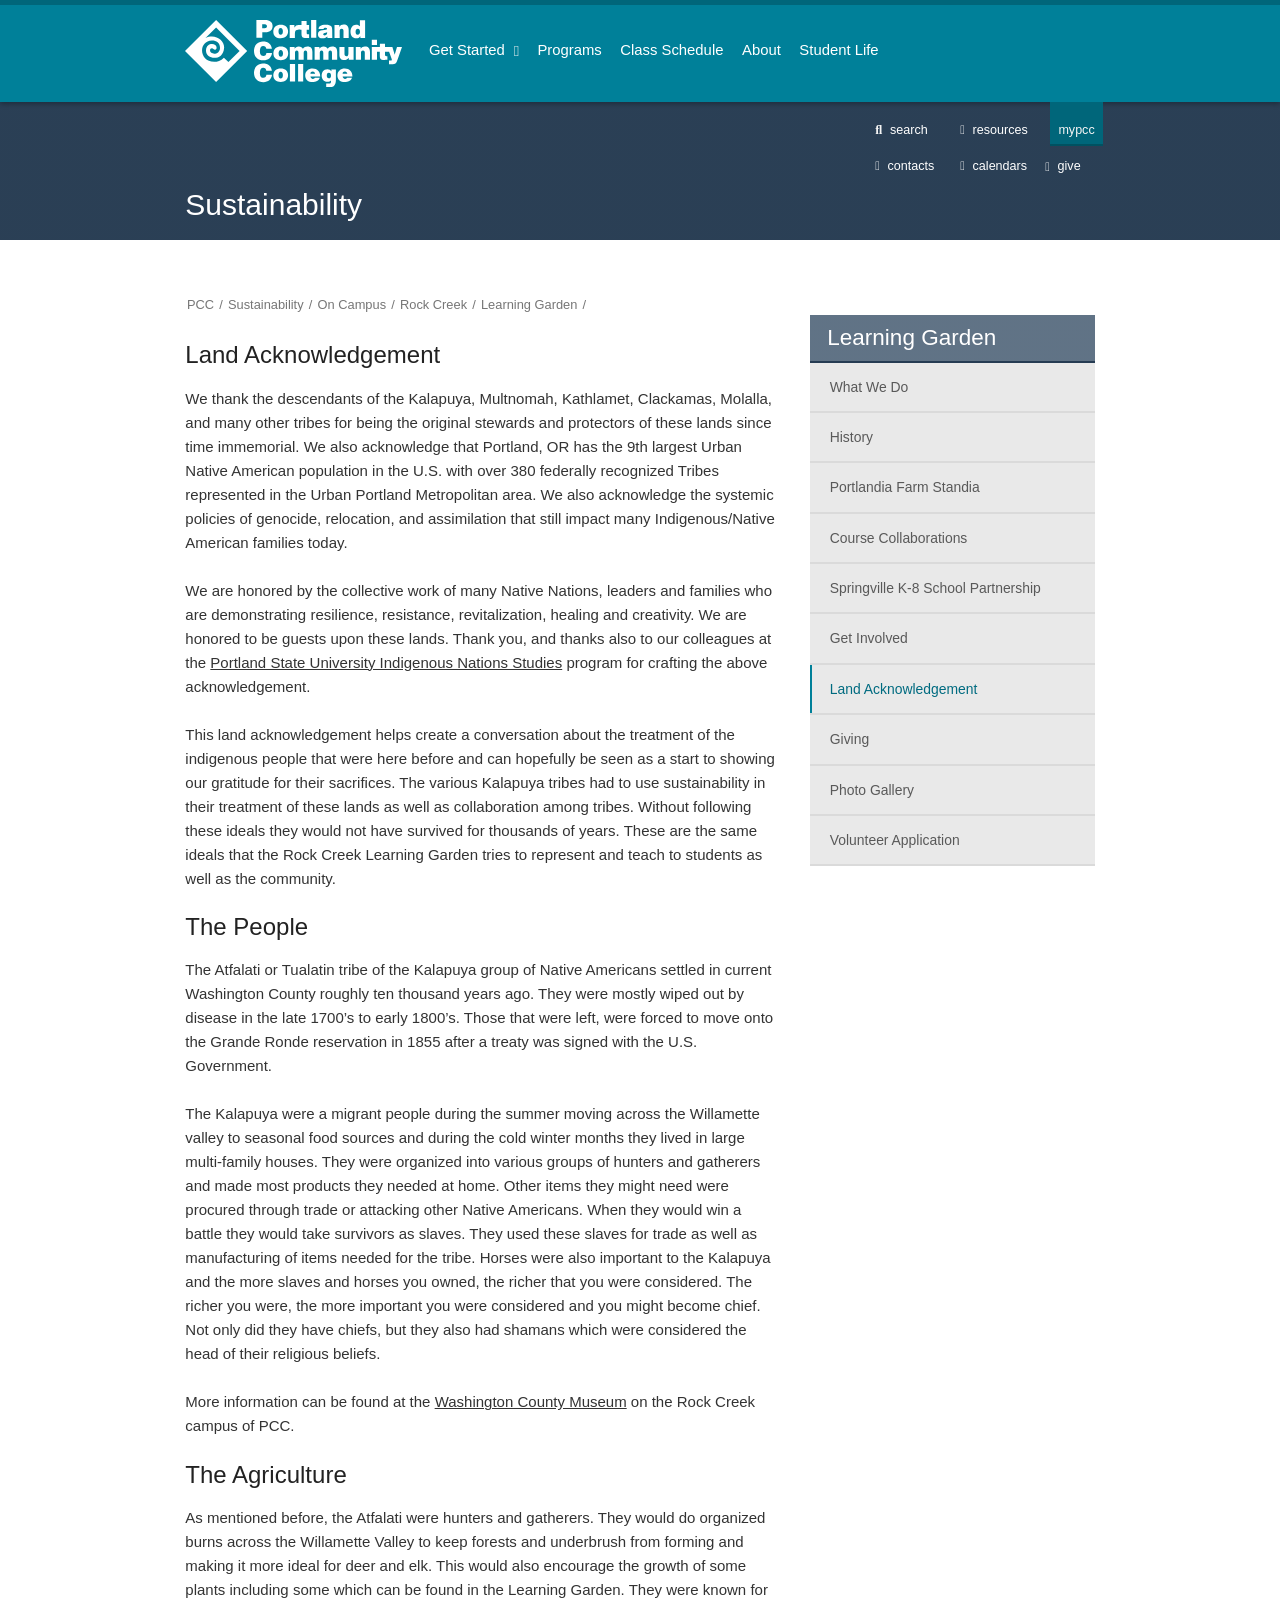
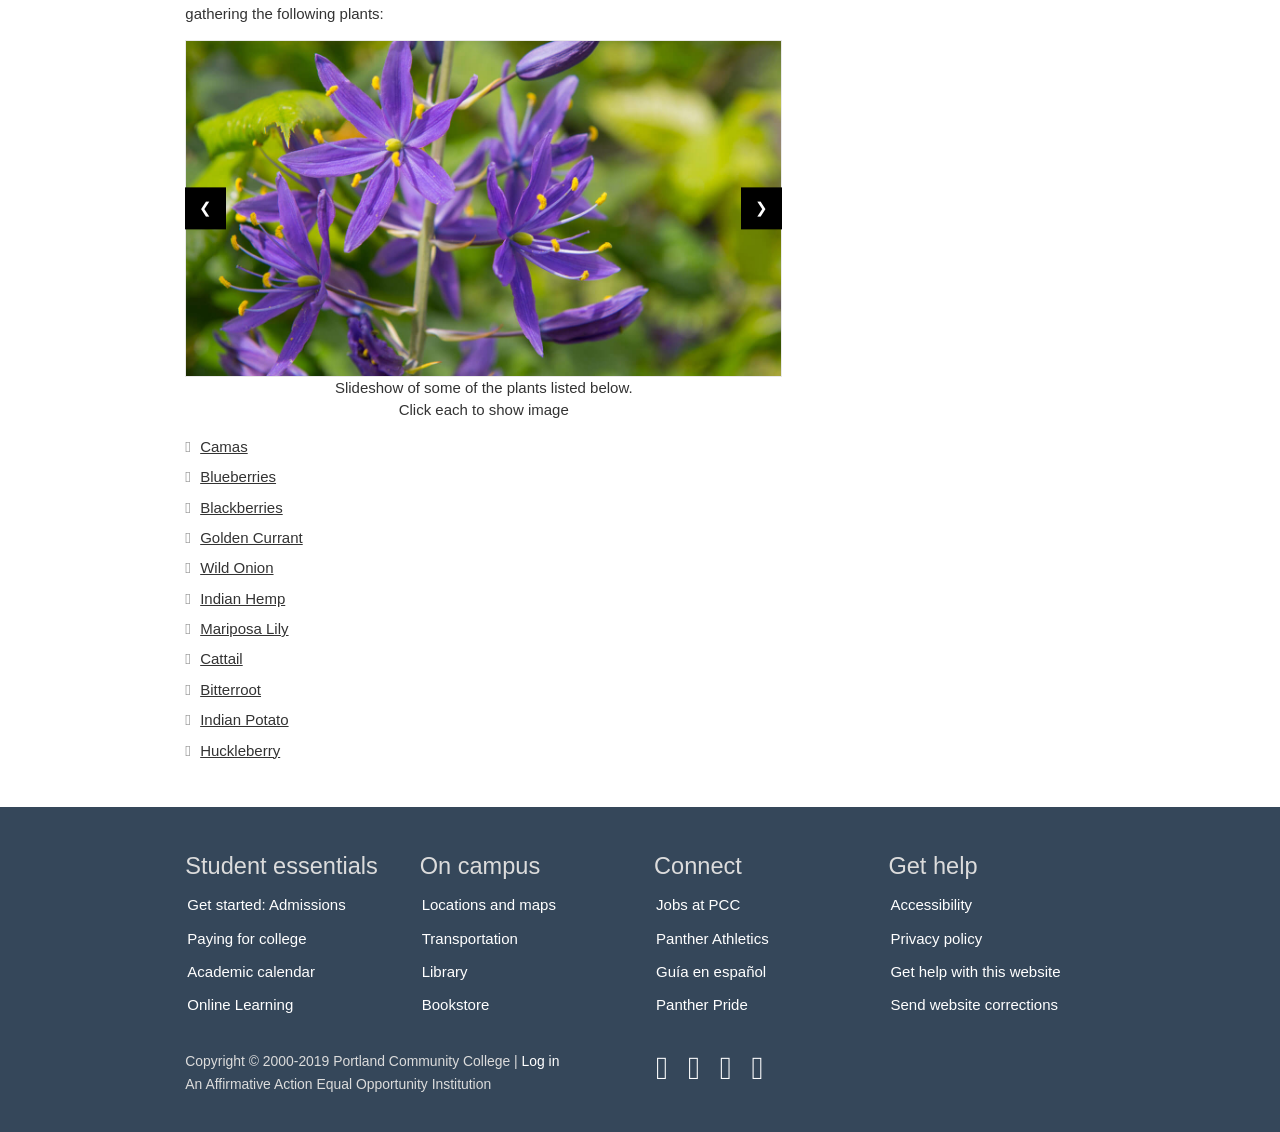
==== commit 9df84cff: "changed size" ====
--- a/index.html
+++ b/index.html
@@ -16,7 +16,6 @@
         <link rel="icon" href="favicon.ico" type="image/x-icon">
         <link rel="shortcut icon" href="favicon.ico">
         <link rel="stylesheet" href="https://www.w3schools.com/w3css/4/w3.css">
-
 
         				
         <link rel='dns-prefetch' href='//s.w.org' />
@@ -105,12 +104,14 @@
 This land acknowledgement helps create a conversation about the treatment of the indigenous people that were here before and can hopefully be seen as a start to showing our gratitude for their sacrifices.  The various Kalapuya tribes had to use sustainability in their treatment of these lands as well as collaboration among tribes. Without following these ideals they would not have survived for thousands of years. These are the same ideals that the Rock Creek Learning Garden tries to represent and teach to students as well as the community.
     </p>
     <h3>The People</h3>
+    <p>
     The Atfalati or Tualatin tribe of the Kalapuya group of Native Americans settled in current Washington County roughly ten thousand years ago. They were mostly wiped out by disease in the late 1700’s to early 1800’s. Those that were left, were forced to move onto the Grande Ronde reservation in 1855 after a treaty was signed with the U.S. Government. <br><br>
 
     The Kalapuya were a migrant people during the summer moving across the Willamette valley to seasonal food sources and during the cold winter months they lived in large multi-family houses. They were organized into various groups of hunters and gatherers and made most products they needed at home. Other items they might need were procured through trade or attacking other Native Americans. When they would win a battle they would take survivors as slaves. They used these slaves for trade as well as manufacturing of items needed for the tribe. Horses were also important to the Kalapuya and the more slaves and horses you owned, the richer that you were considered. The richer you were, the more important you were considered and you might become chief. Not only did they have chiefs, but they also had shamans which were considered the head of their religious beliefs.<br><br>
 
     More information can be found at the <a target='__blank' href='http://www.washingtoncountymuseum.org/home/exhibits/kalapuya/'>Washington County Museum</a> on the Rock Creek campus of PCC.
 
+    </p>
 
 
     <h3>The Agriculture</h3>
@@ -138,6 +139,9 @@
 </div>
 <center>Slideshow of some of the plants listed below.</center>
 <center>Click each to show image</center>
+
+
+
 <script>
 var slideIndex = 1;
 showDivs(slideIndex);
